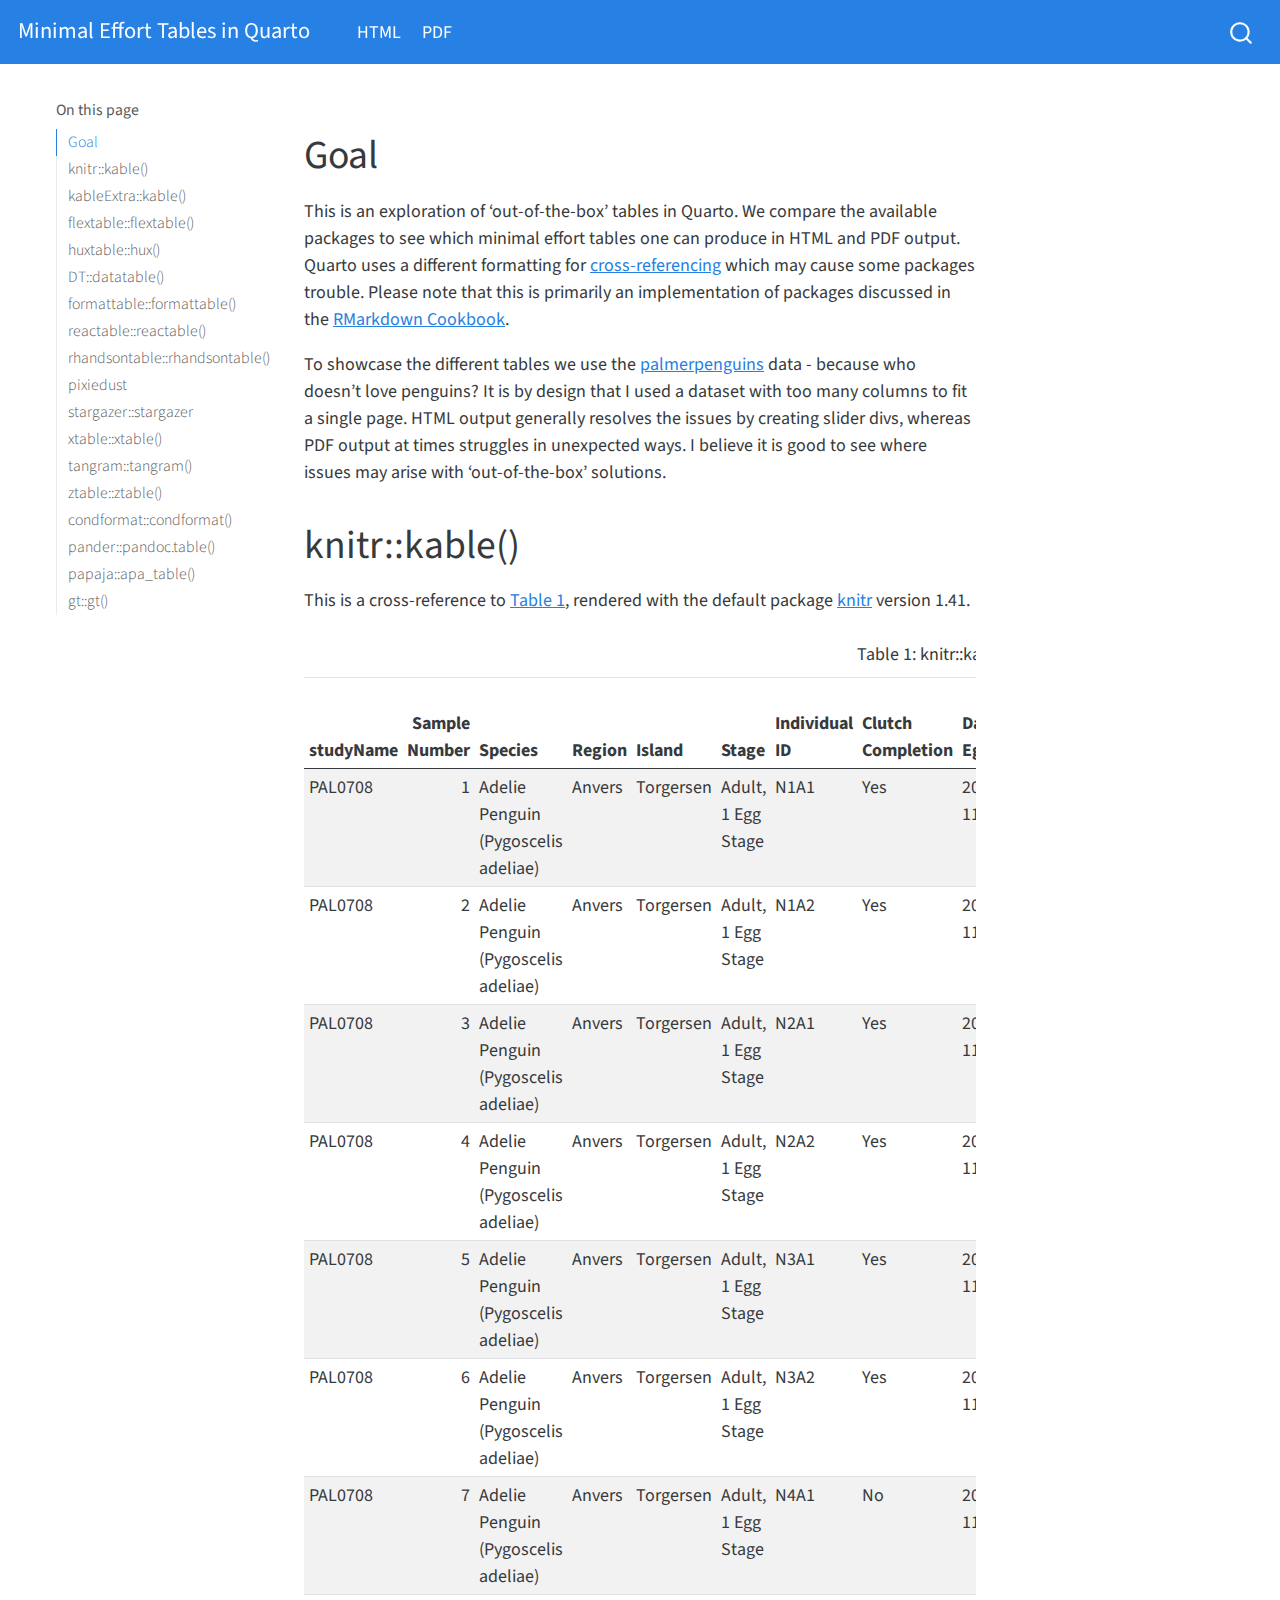
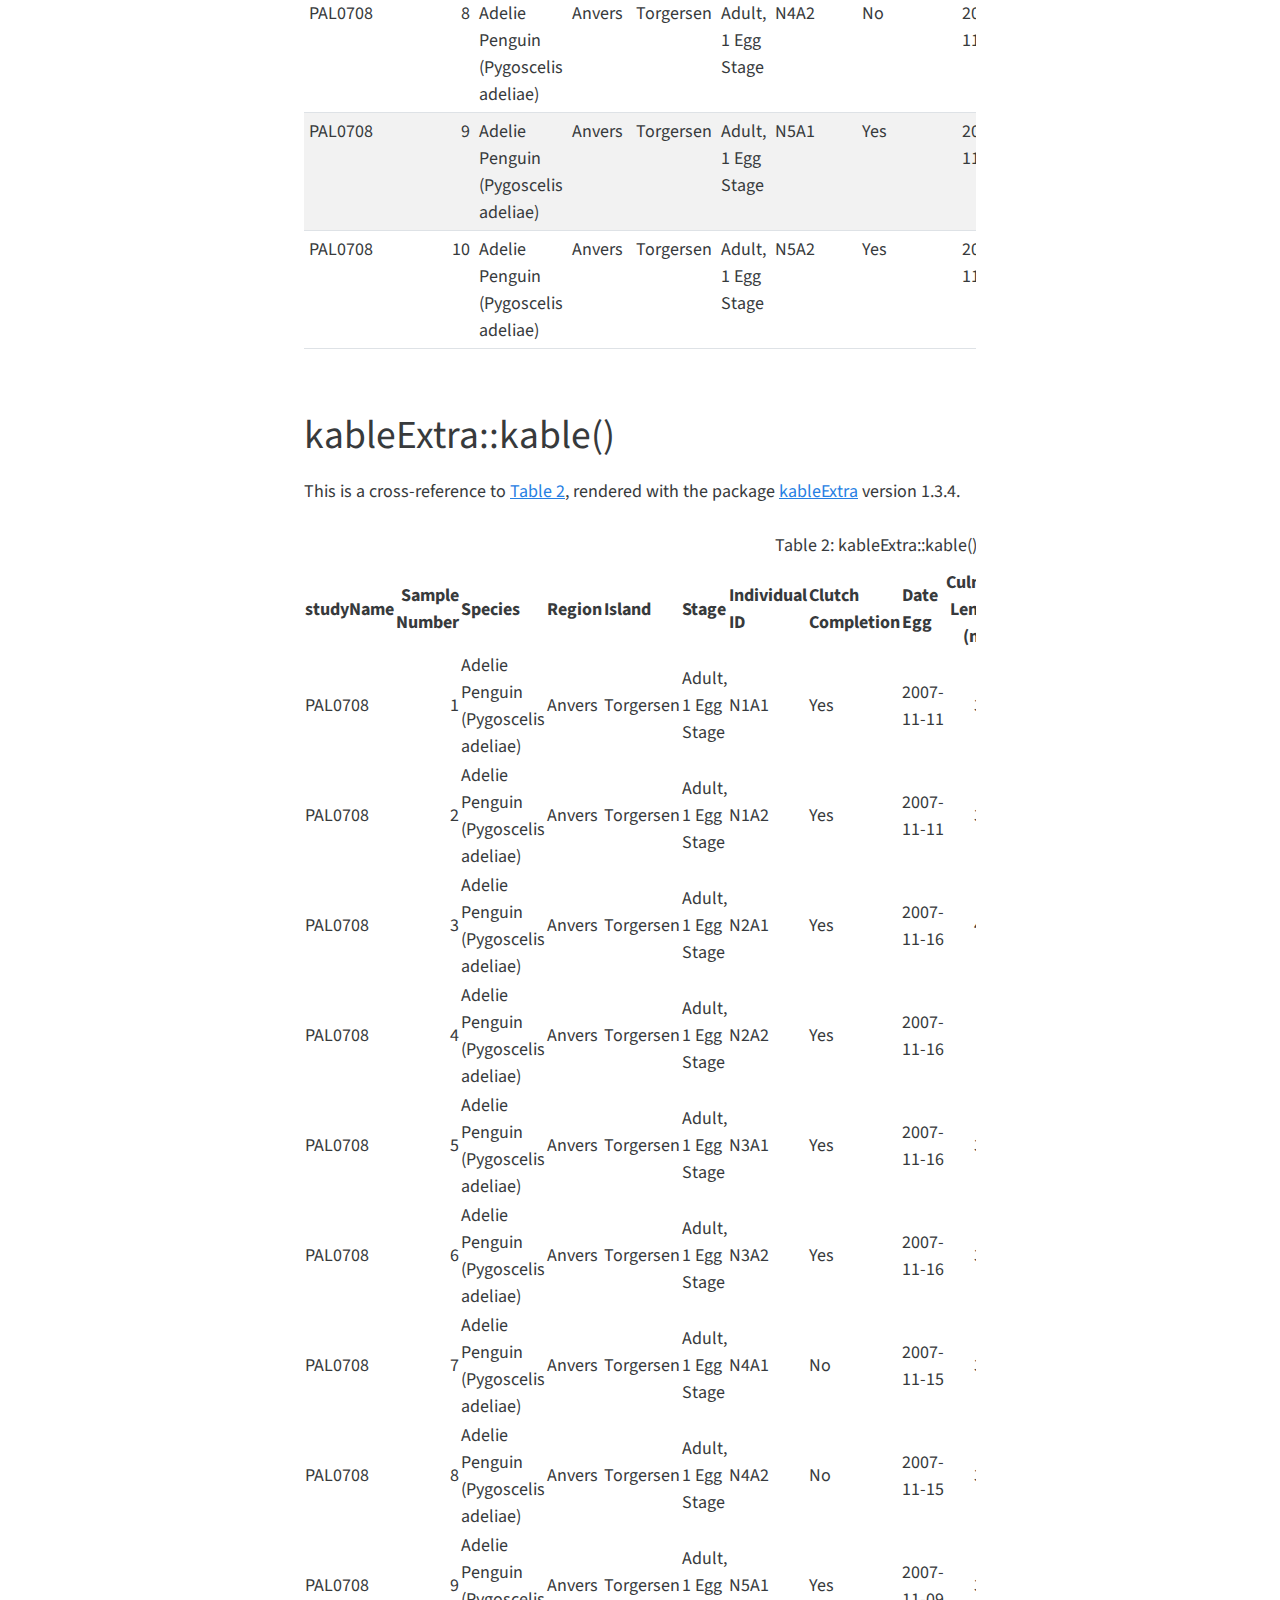
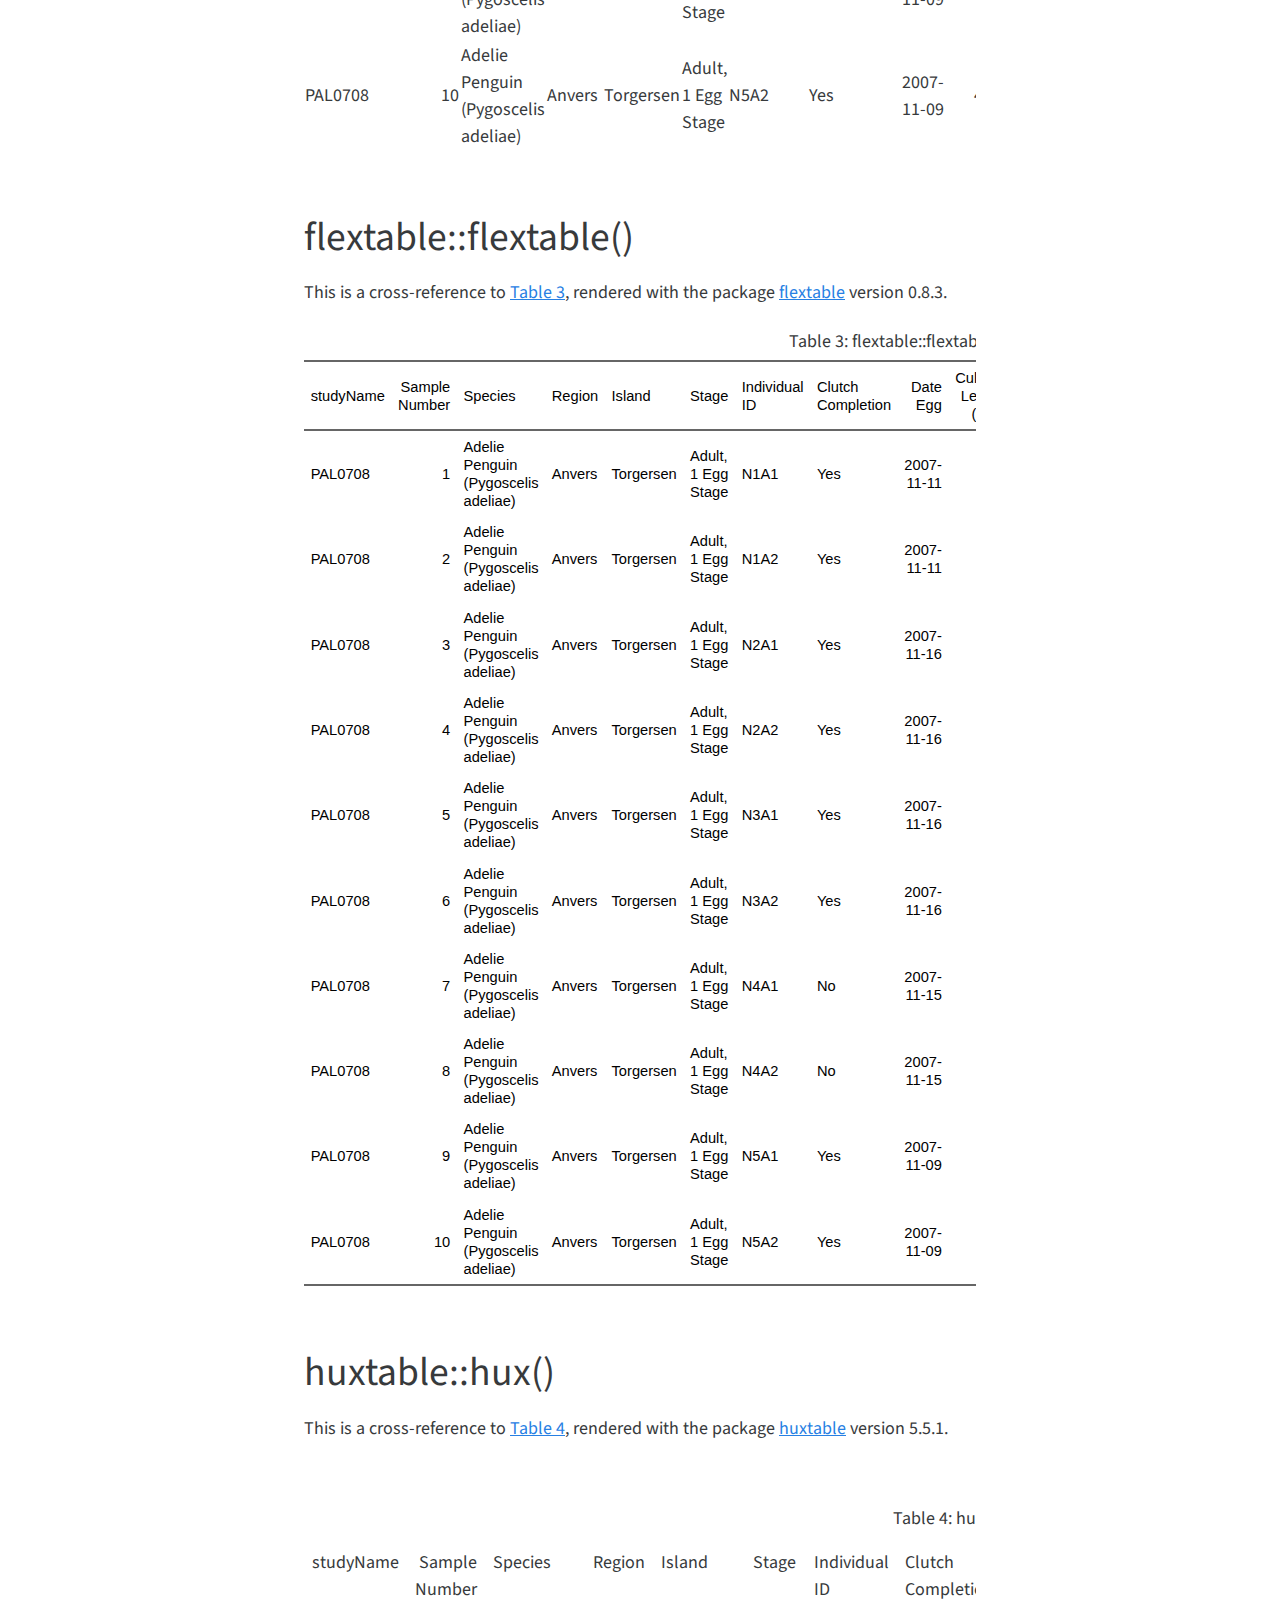
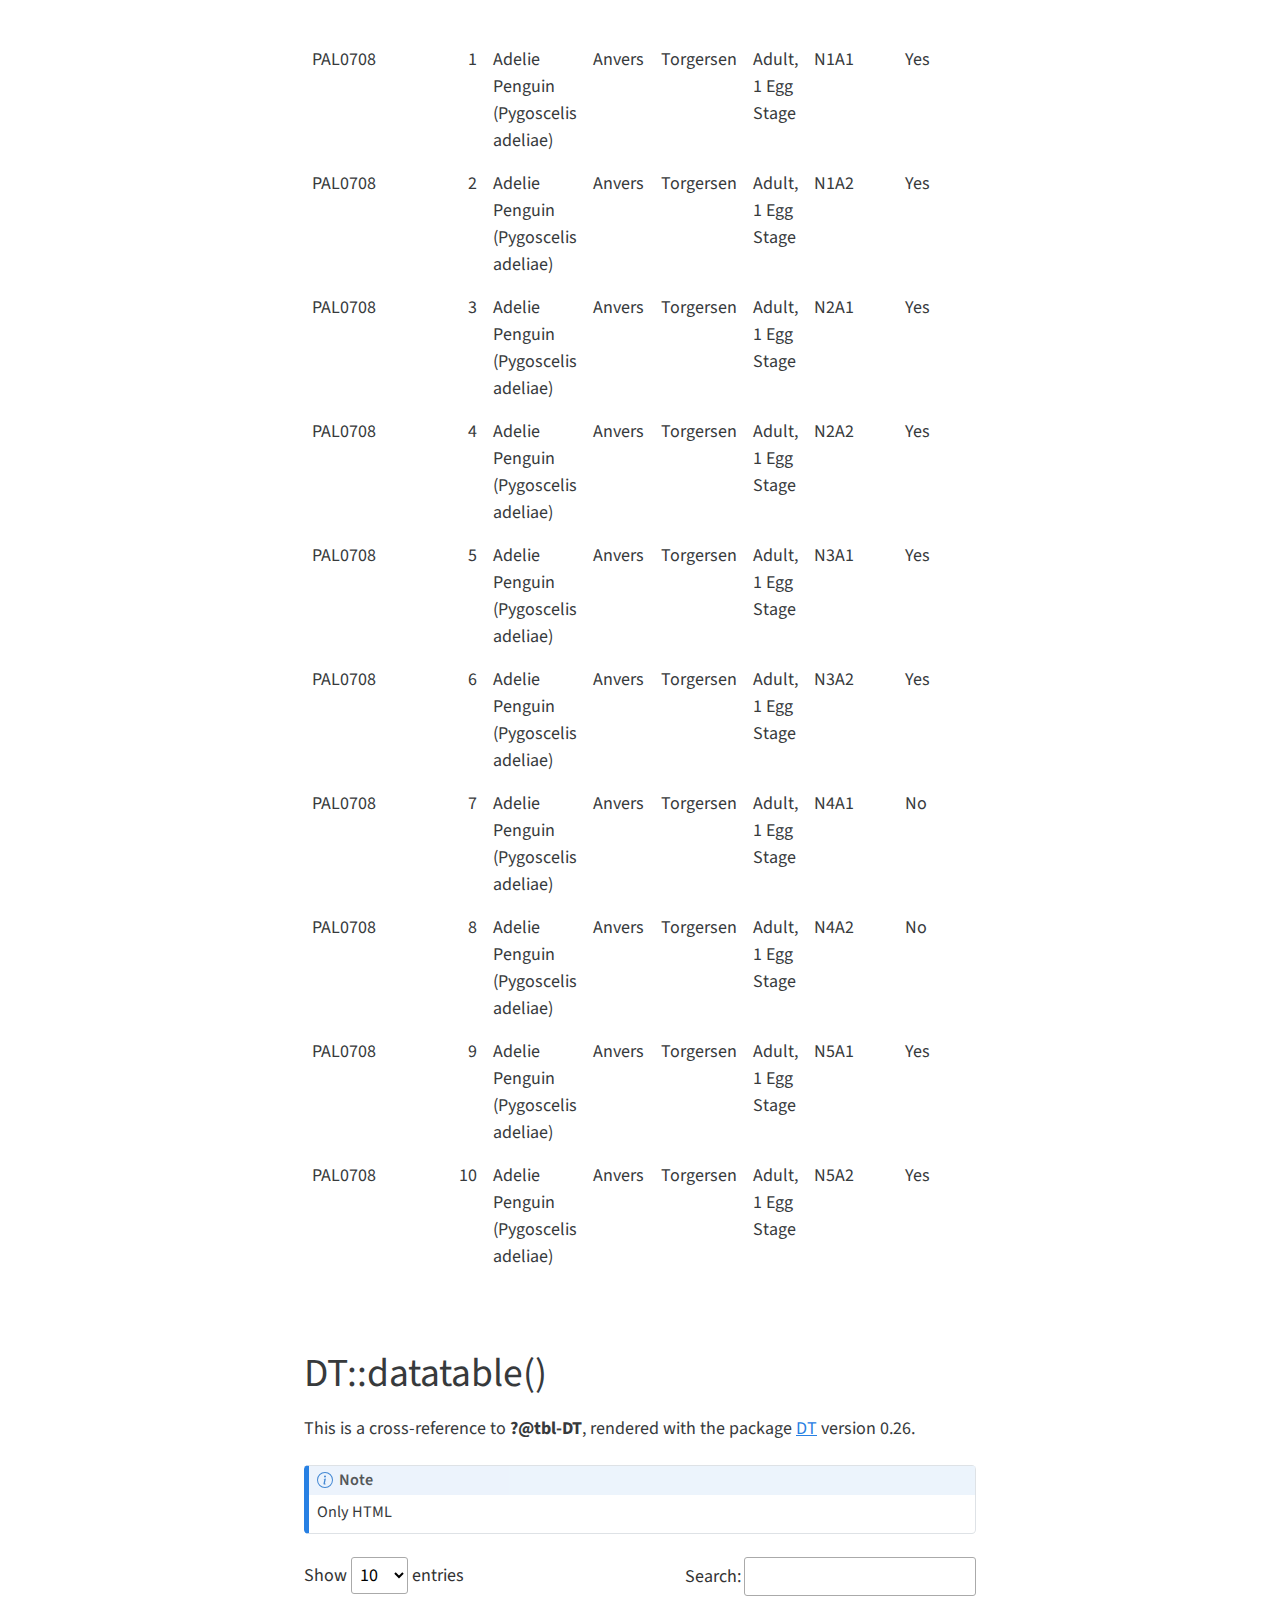
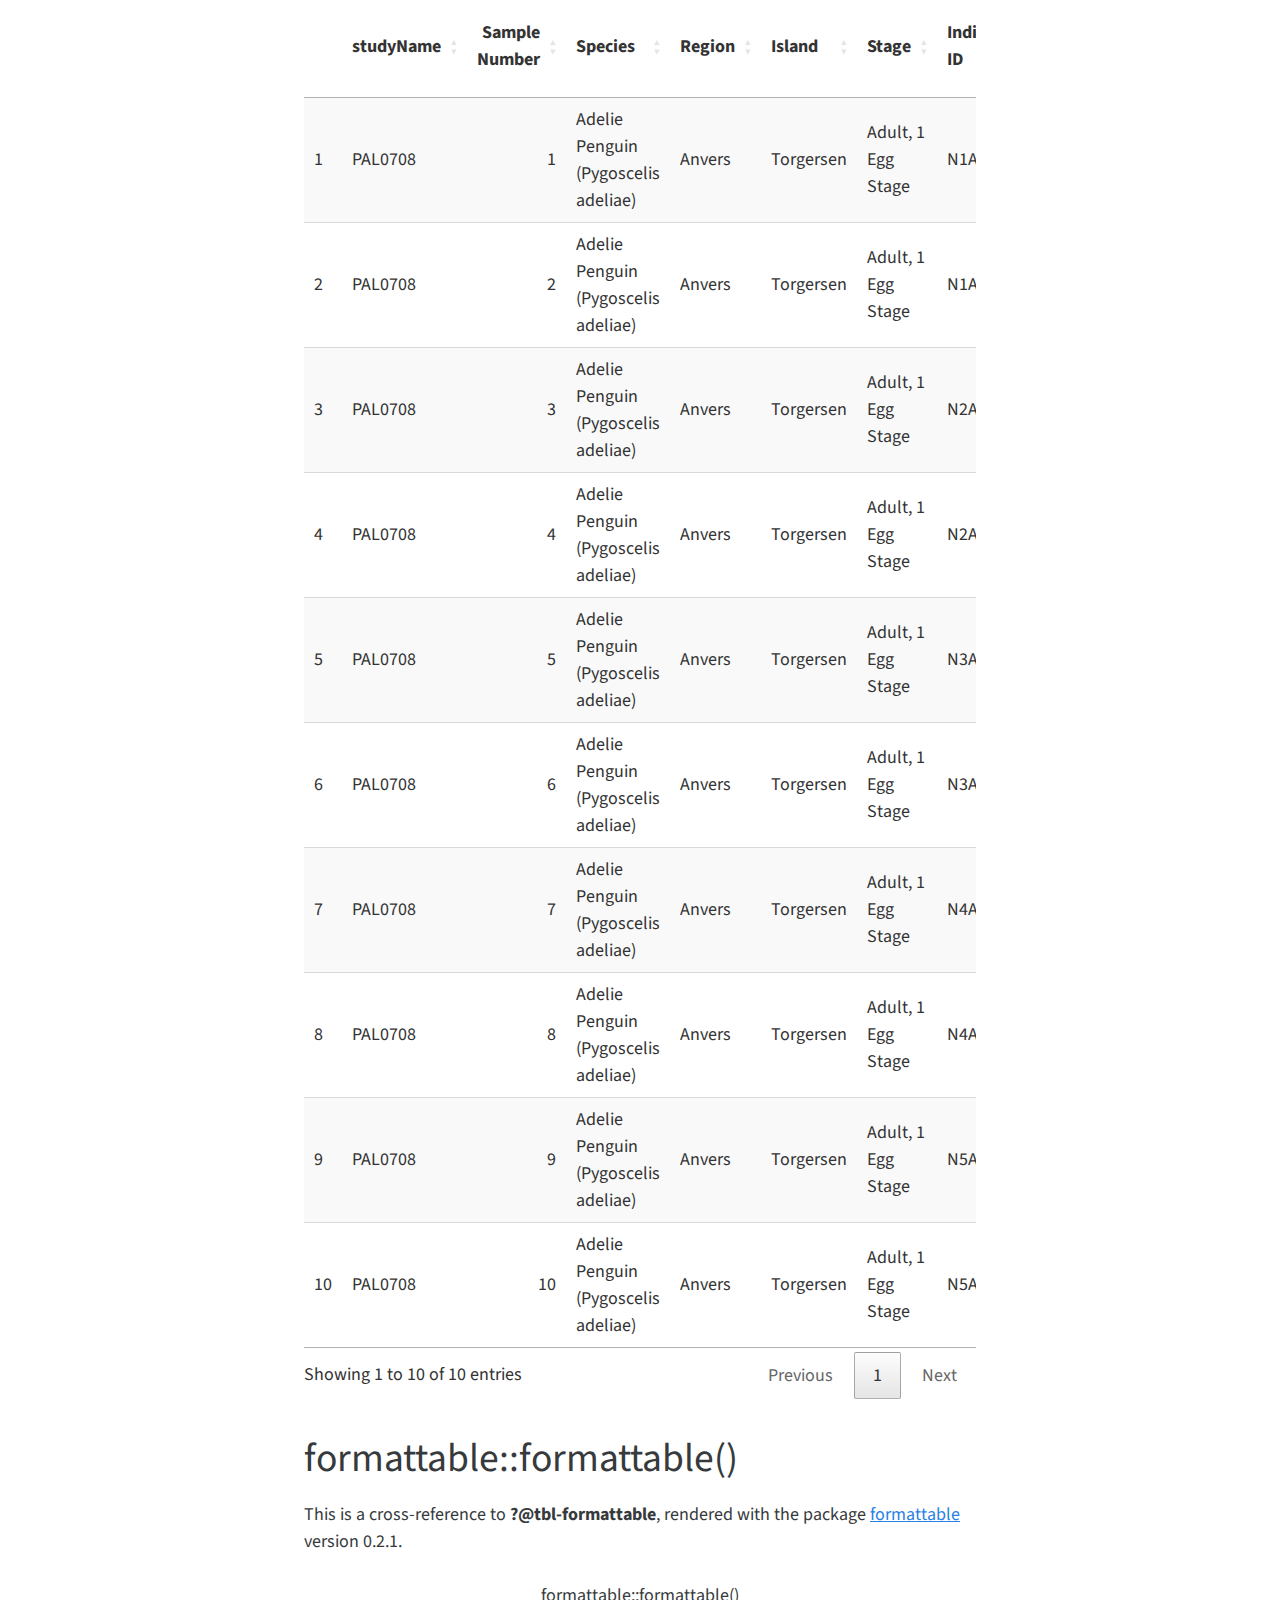
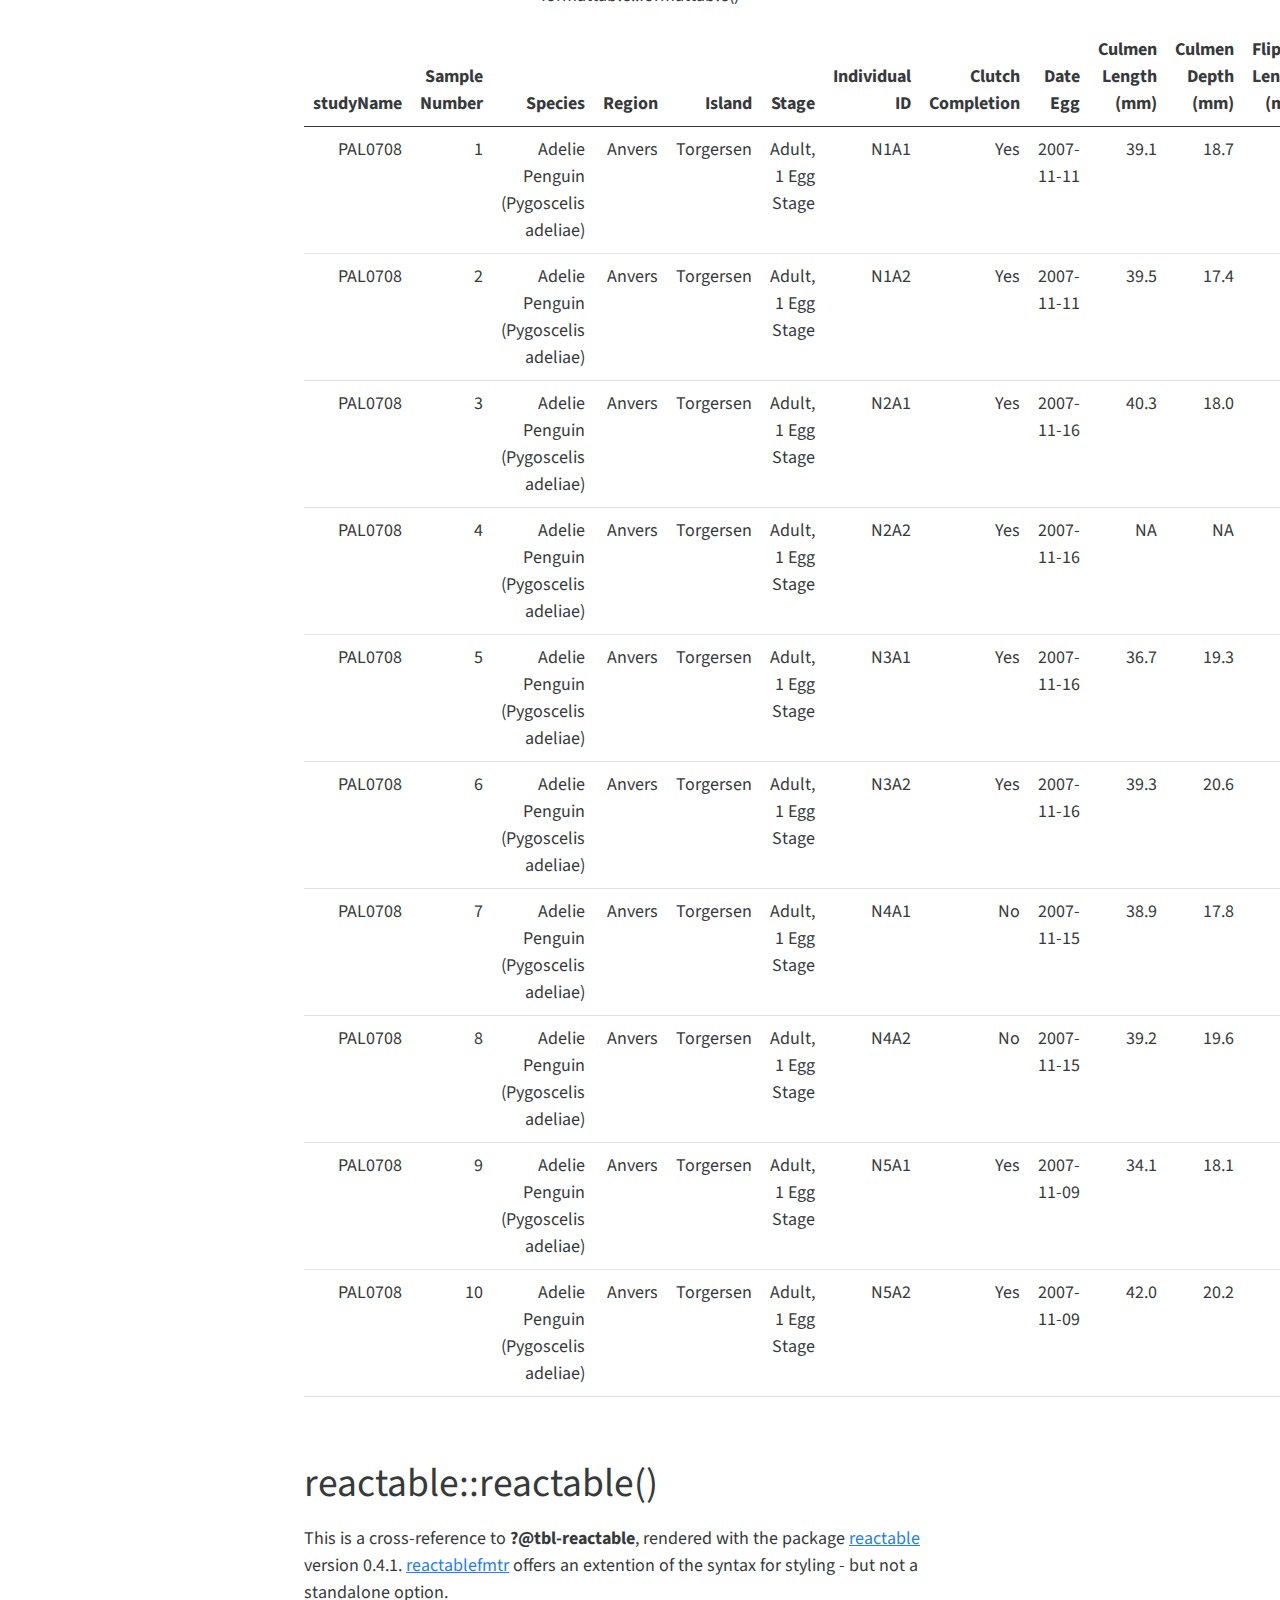
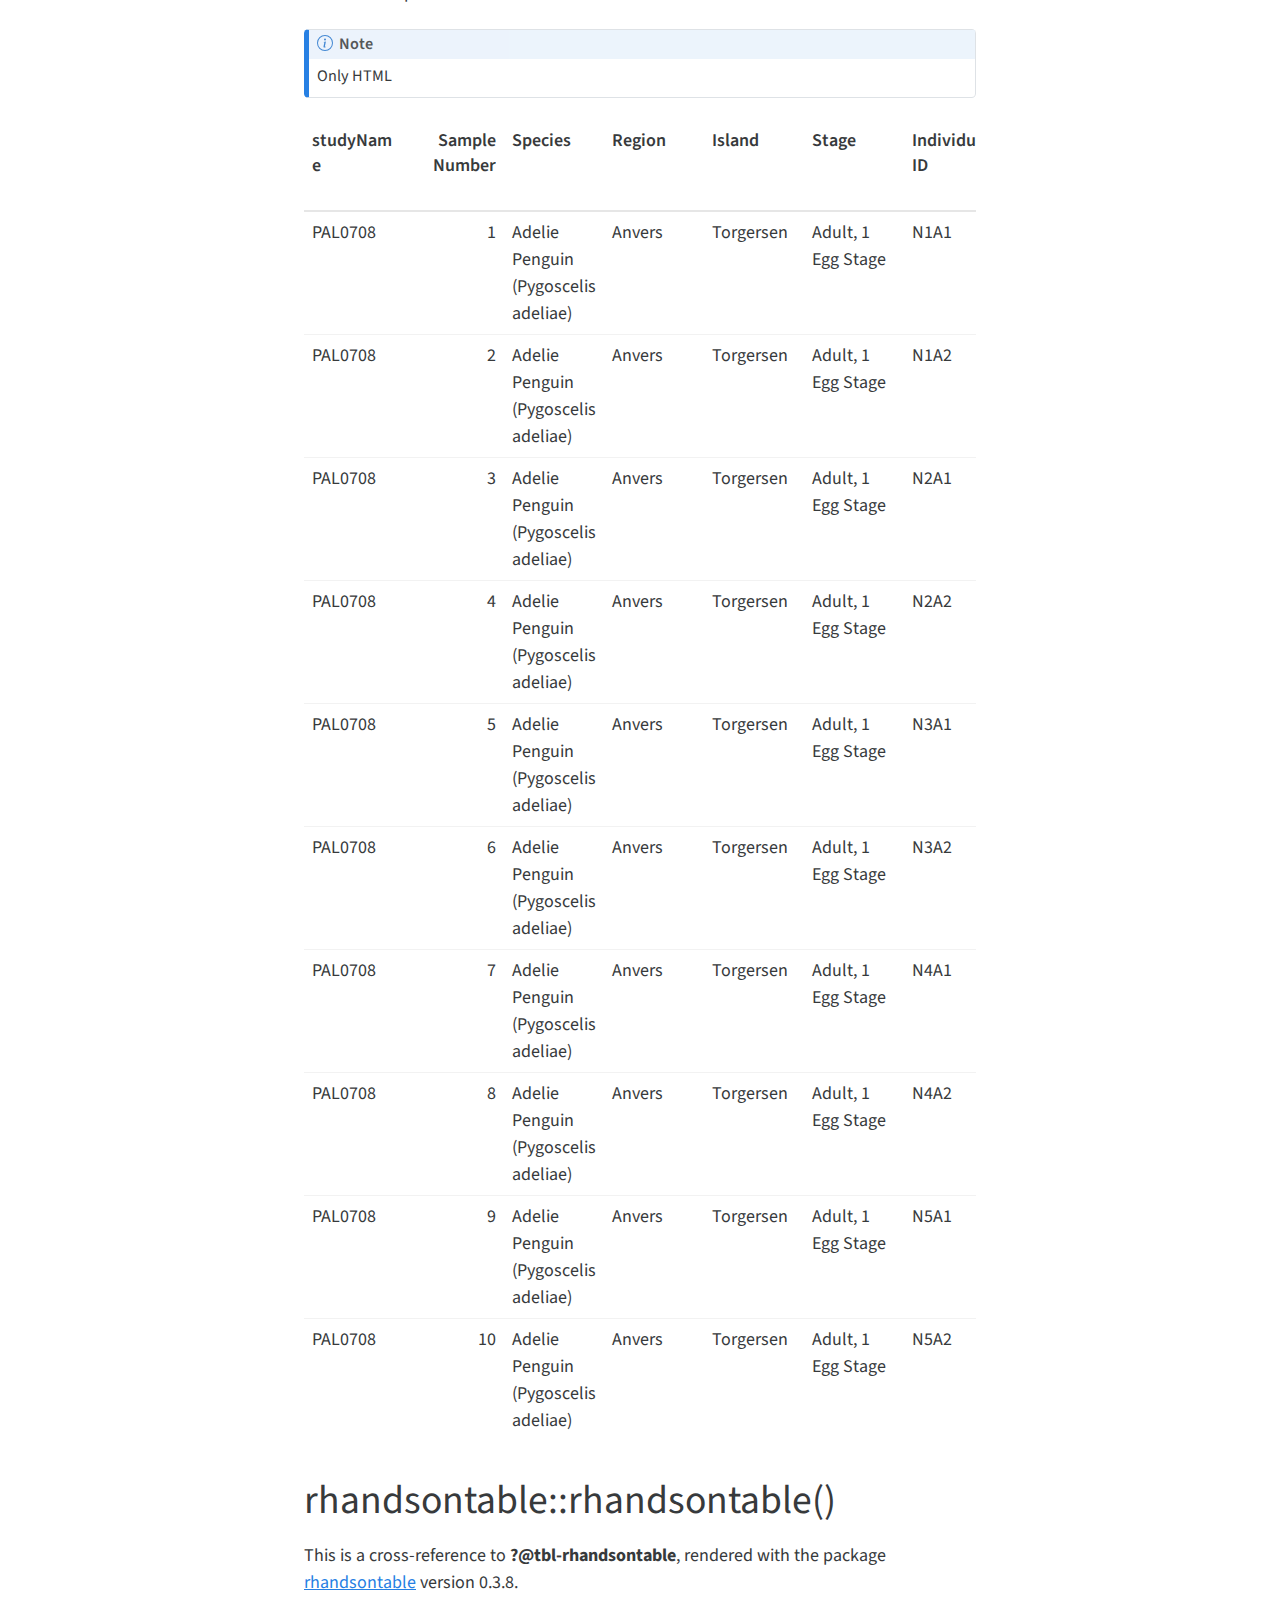
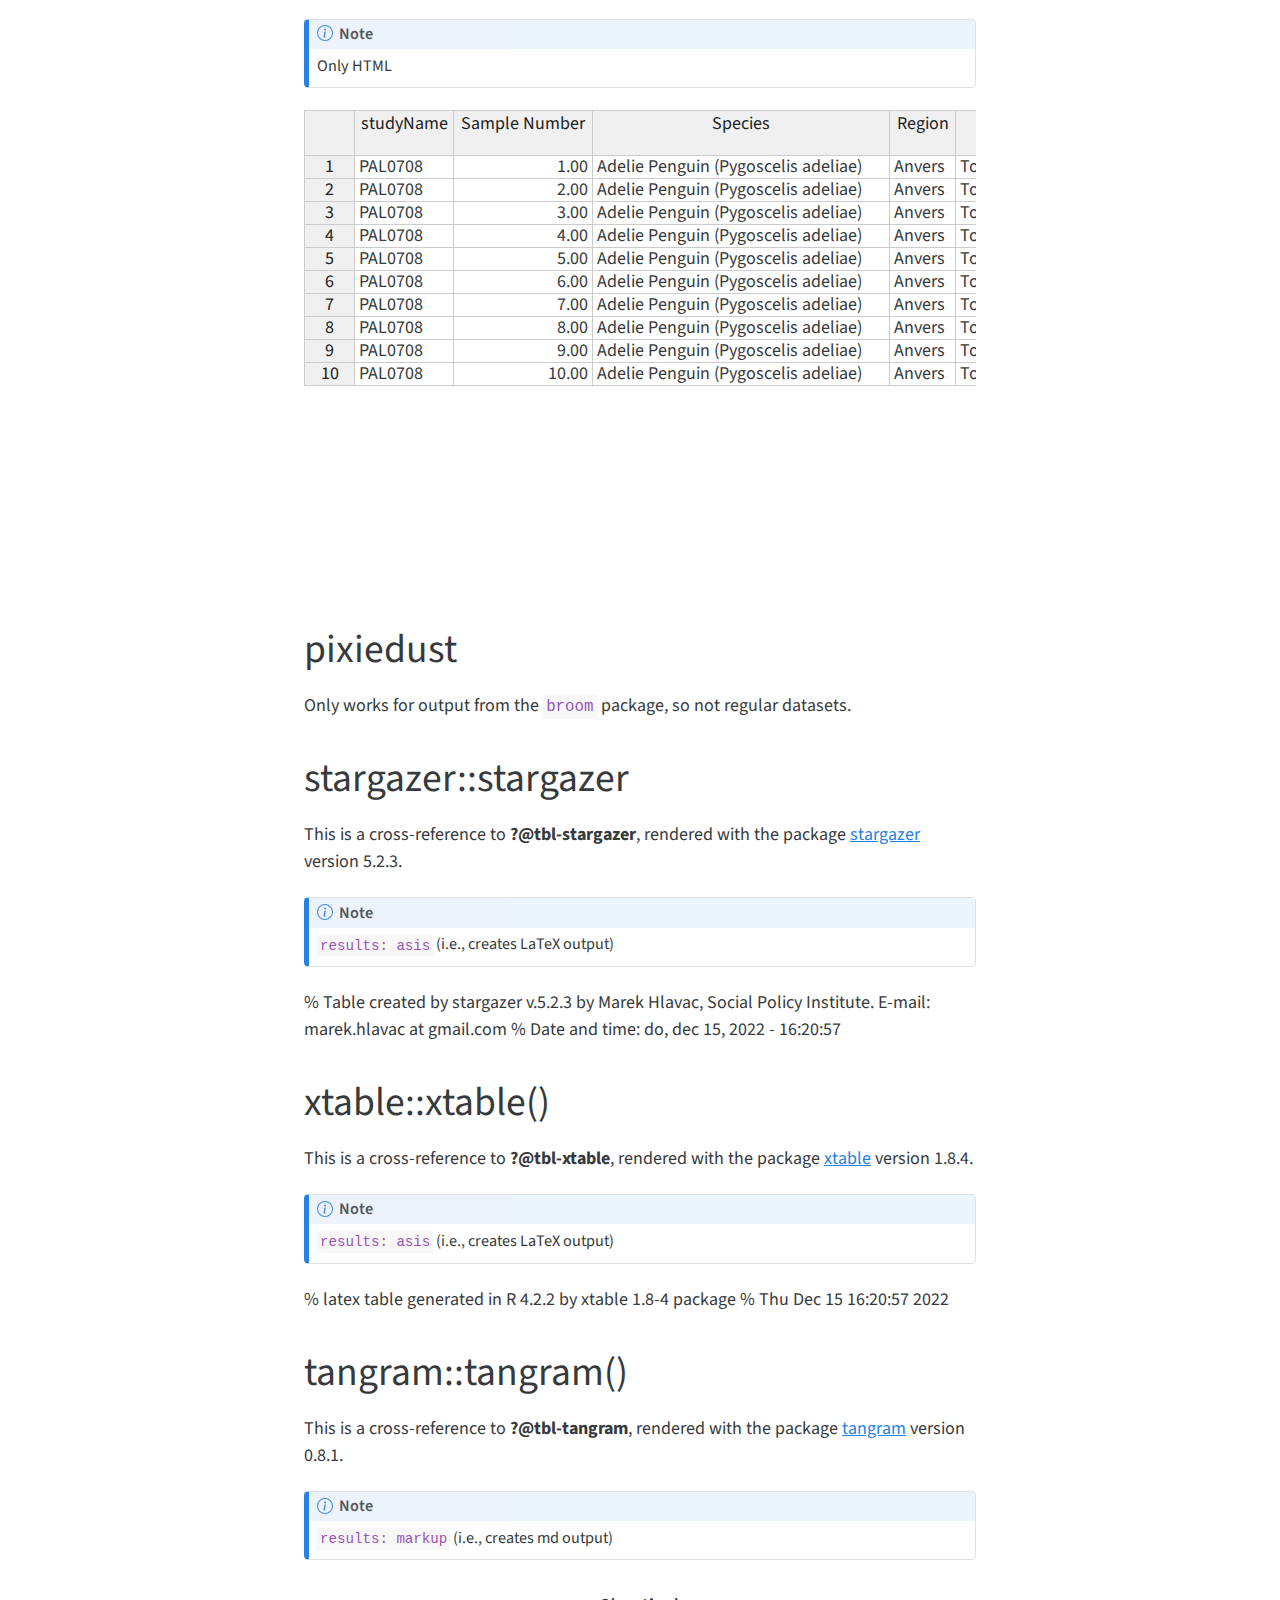
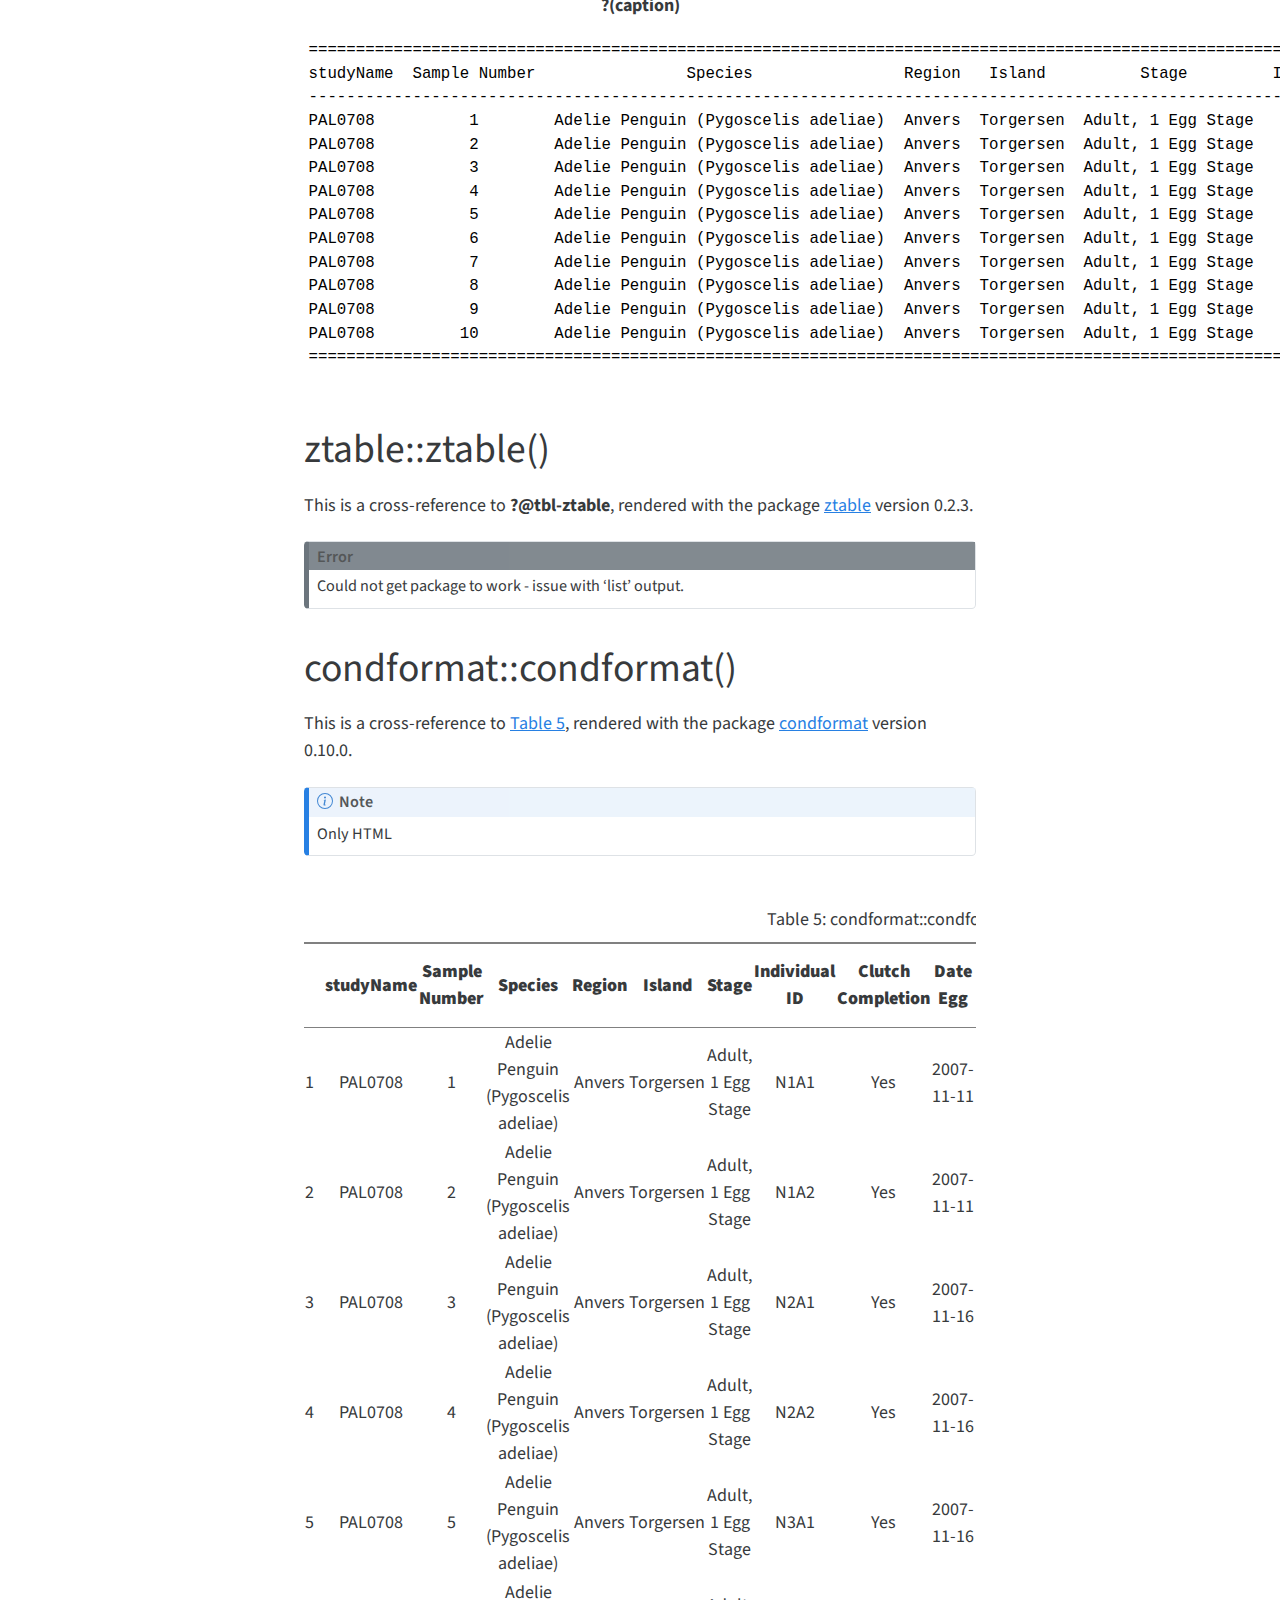
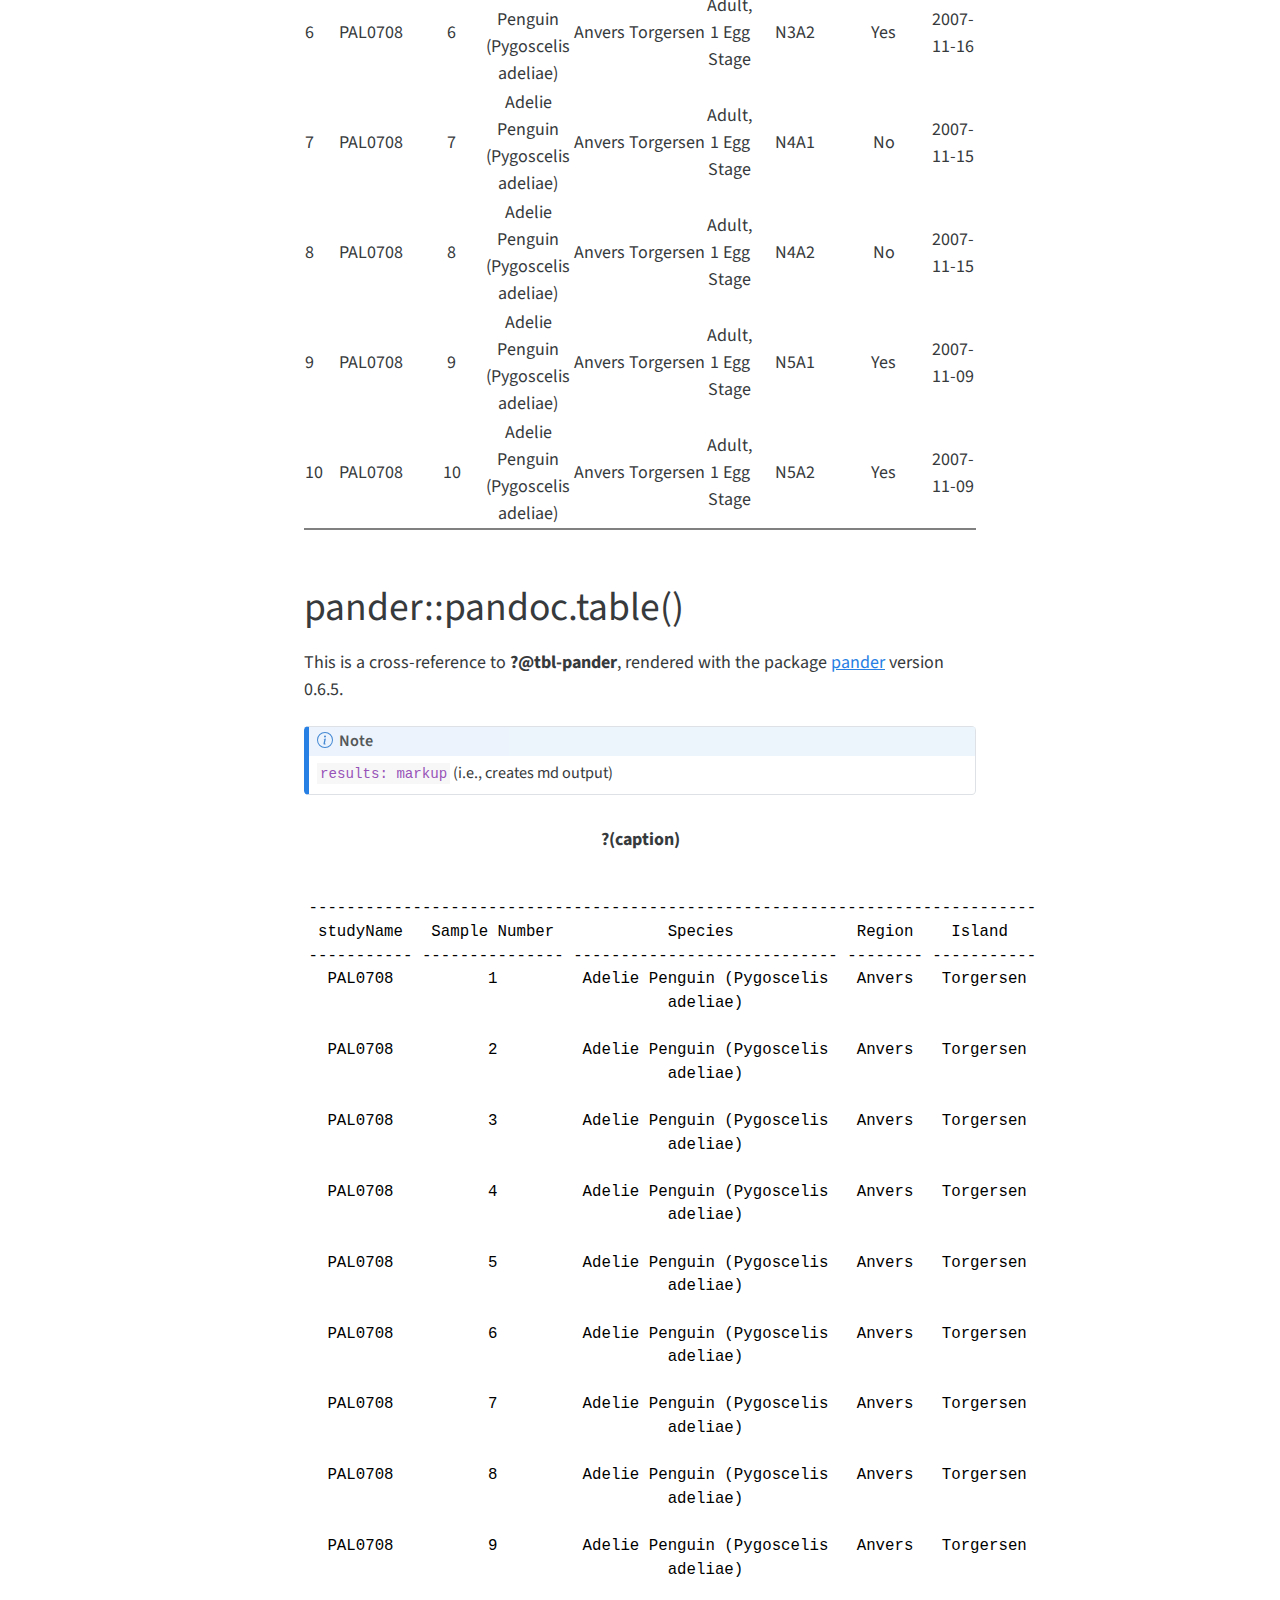
==== index.html @ f9cd338c "Built site for gh-pages" ====
<!DOCTYPE html>
<html xmlns="http://www.w3.org/1999/xhtml" lang="en" xml:lang="en"><head>

<meta charset="utf-8">
<meta name="generator" content="quarto-1.2.258">

<meta name="viewport" content="width=device-width, initial-scale=1.0, user-scalable=yes">


<title>Minimal Effort Tables in Quarto</title>
<style>
code{white-space: pre-wrap;}
span.smallcaps{font-variant: small-caps;}
div.columns{display: flex; gap: min(4vw, 1.5em);}
div.column{flex: auto; overflow-x: auto;}
div.hanging-indent{margin-left: 1.5em; text-indent: -1.5em;}
ul.task-list{list-style: none;}
ul.task-list li input[type="checkbox"] {
  width: 0.8em;
  margin: 0 0.8em 0.2em -1.6em;
  vertical-align: middle;
}
</style>


<script src="site_libs/quarto-nav/quarto-nav.js"></script>
<script src="site_libs/quarto-nav/headroom.min.js"></script>
<script src="site_libs/clipboard/clipboard.min.js"></script>
<script src="site_libs/quarto-search/autocomplete.umd.js"></script>
<script src="site_libs/quarto-search/fuse.min.js"></script>
<script src="site_libs/quarto-search/quarto-search.js"></script>
<meta name="quarto:offset" content="./">
<script src="site_libs/quarto-html/quarto.js"></script>
<script src="site_libs/quarto-html/popper.min.js"></script>
<link href="site_libs/quarto-html/quarto-syntax-highlighting.css" rel="stylesheet" id="quarto-text-highlighting-styles">
<script src="site_libs/bootstrap/bootstrap.min.js"></script>
<link href="site_libs/bootstrap/bootstrap-icons.css" rel="stylesheet">
<link href="site_libs/bootstrap/bootstrap.min.css" rel="stylesheet" id="quarto-bootstrap" data-mode="light">
<script id="quarto-search-options" type="application/json">{
  "location": "navbar",
  "copy-button": false,
  "collapse-after": 3,
  "panel-placement": "end",
  "type": "overlay",
  "limit": 20,
  "language": {
    "search-no-results-text": "No results",
    "search-matching-documents-text": "matching documents",
    "search-copy-link-title": "Copy link to search",
    "search-hide-matches-text": "Hide additional matches",
    "search-more-match-text": "more match in this document",
    "search-more-matches-text": "more matches in this document",
    "search-clear-button-title": "Clear",
    "search-detached-cancel-button-title": "Cancel",
    "search-submit-button-title": "Submit"
  }
}</script>

<link href="site_libs/tabwid-1.1.2/tabwid.css" rel="stylesheet">
<script src="site_libs/htmlwidgets-1.5.4/htmlwidgets.js"></script>
<link href="site_libs/datatables-css-0.0.0/datatables-crosstalk.css" rel="stylesheet">
<script src="site_libs/datatables-binding-0.26/datatables.js"></script>
<script src="site_libs/jquery-3.6.0/jquery-3.6.0.min.js"></script>
<link href="site_libs/dt-core-1.12.1/css/jquery.dataTables.min.css" rel="stylesheet">
<link href="site_libs/dt-core-1.12.1/css/jquery.dataTables.extra.css" rel="stylesheet">
<script src="site_libs/dt-core-1.12.1/js/jquery.dataTables.min.js"></script>
<link href="site_libs/crosstalk-1.2.0/css/crosstalk.min.css" rel="stylesheet">
<script src="site_libs/crosstalk-1.2.0/js/crosstalk.min.js"></script>
<script src="site_libs/core-js-2.5.3/shim.min.js"></script>
<script src="site_libs/react-17.0.0/react.min.js"></script>
<script src="site_libs/react-17.0.0/react-dom.min.js"></script>
<script src="site_libs/reactwidget-1.0.0/react-tools.js"></script>
<link href="site_libs/reactable-0.4.1/reactable.css" rel="stylesheet">
<script src="site_libs/reactable-binding-0.4.1/reactable.js"></script>
<link href="site_libs/handsontable-6.2.2/handsontable.full.min.css" rel="stylesheet">
<script src="site_libs/handsontable-6.2.2/handsontable.full.min.js"></script>
<script src="site_libs/handsontable-6.2.2/all.min.js"></script>
<script src="site_libs/numbro.languages-2.0.6/languages.min.js"></script>
<script src="site_libs/chroma-1.3.3/chroma.min.js"></script>
<script src="site_libs/sparkline-2.1.2/jquery.sparkline.min.js"></script>
<link href="site_libs/rhandsontable-0.3.7/rhandsontable.css" rel="stylesheet">
<script src="site_libs/rhandsontable-binding-0.3.8/rhandsontable.js"></script>


</head>

<body class="floating nav-fixed">


<div id="quarto-search-results"></div>
  <header id="quarto-header" class="headroom fixed-top">
    <nav class="navbar navbar-expand-lg navbar-dark ">
      <div class="navbar-container container-fluid">
      <div class="navbar-brand-container">
    <a class="navbar-brand" href="./index.html">
    <span class="navbar-title">Minimal Effort Tables in Quarto</span>
    </a>
  </div>
          <button class="navbar-toggler" type="button" data-bs-toggle="collapse" data-bs-target="#navbarCollapse" aria-controls="navbarCollapse" aria-expanded="false" aria-label="Toggle navigation" onclick="if (window.quartoToggleHeadroom) { window.quartoToggleHeadroom(); }">
  <span class="navbar-toggler-icon"></span>
</button>
          <div class="collapse navbar-collapse" id="navbarCollapse">
            <ul class="navbar-nav navbar-nav-scroll me-auto">
  <li class="nav-item">
    <a class="nav-link active" href="./index.html" aria-current="page">
 <span class="menu-text">HTML</span></a>
  </li>  
  <li class="nav-item">
    <a class="nav-link" href="./index.pdf">
 <span class="menu-text">PDF</span></a>
  </li>  
</ul>
              <div id="quarto-search" class="" title="Search"></div>
          </div> <!-- /navcollapse -->
      </div> <!-- /container-fluid -->
    </nav>
</header>
<!-- content -->
<div id="quarto-content" class="quarto-container page-columns page-rows-contents page-layout-article page-navbar">
<!-- sidebar -->
  <nav id="quarto-sidebar" class="sidebar collapse sidebar-navigation floating overflow-auto">
    <nav id="TOC" role="doc-toc" class="toc-active">
    <h2 id="toc-title">On this page</h2>
   
  <ul>
  <li><a href="#goal" id="toc-goal" class="nav-link active" data-scroll-target="#goal">Goal</a></li>
  <li><a href="#knitrkable" id="toc-knitrkable" class="nav-link" data-scroll-target="#knitrkable">knitr::kable()</a></li>
  <li><a href="#kableextrakable" id="toc-kableextrakable" class="nav-link" data-scroll-target="#kableextrakable">kableExtra::kable()</a></li>
  <li><a href="#flextableflextable" id="toc-flextableflextable" class="nav-link" data-scroll-target="#flextableflextable">flextable::flextable()</a></li>
  <li><a href="#huxtablehux" id="toc-huxtablehux" class="nav-link" data-scroll-target="#huxtablehux">huxtable::hux()</a></li>
  <li><a href="#dtdatatable" id="toc-dtdatatable" class="nav-link" data-scroll-target="#dtdatatable">DT::datatable()</a></li>
  <li><a href="#formattableformattable" id="toc-formattableformattable" class="nav-link" data-scroll-target="#formattableformattable">formattable::formattable()</a></li>
  <li><a href="#reactablereactable" id="toc-reactablereactable" class="nav-link" data-scroll-target="#reactablereactable">reactable::reactable()</a></li>
  <li><a href="#rhandsontablerhandsontable" id="toc-rhandsontablerhandsontable" class="nav-link" data-scroll-target="#rhandsontablerhandsontable">rhandsontable::rhandsontable()</a></li>
  <li><a href="#pixiedust" id="toc-pixiedust" class="nav-link" data-scroll-target="#pixiedust">pixiedust</a></li>
  <li><a href="#stargazerstargazer" id="toc-stargazerstargazer" class="nav-link" data-scroll-target="#stargazerstargazer">stargazer::stargazer</a></li>
  <li><a href="#xtablextable" id="toc-xtablextable" class="nav-link" data-scroll-target="#xtablextable">xtable::xtable()</a></li>
  <li><a href="#tangramtangram" id="toc-tangramtangram" class="nav-link" data-scroll-target="#tangramtangram">tangram::tangram()</a></li>
  <li><a href="#ztableztable" id="toc-ztableztable" class="nav-link" data-scroll-target="#ztableztable">ztable::ztable()</a></li>
  <li><a href="#condformatcondformat" id="toc-condformatcondformat" class="nav-link" data-scroll-target="#condformatcondformat">condformat::condformat()</a></li>
  <li><a href="#panderpandoc.table" id="toc-panderpandoc.table" class="nav-link" data-scroll-target="#panderpandoc.table">pander::pandoc.table()</a></li>
  <li><a href="#papajaapa_table" id="toc-papajaapa_table" class="nav-link" data-scroll-target="#papajaapa_table">papaja::apa_table()</a></li>
  <li><a href="#gtgt" id="toc-gtgt" class="nav-link" data-scroll-target="#gtgt">gt::gt()</a></li>
  </ul>
</nav>
</nav>
<!-- margin-sidebar -->
    <div id="quarto-margin-sidebar" class="sidebar margin-sidebar">
    </div>
<!-- main -->
<main class="content" id="quarto-document-content">



<section id="goal" class="level1 unnumbered">
<h1 class="unnumbered">Goal</h1>
<p>This is an exploration of ‘out-of-the-box’ tables in Quarto. We compare the available packages to see which minimal effort tables one can produce in HTML and PDF output. Quarto uses a different formatting for <a href="https://quarto.org/docs/authoring/cross-references.html">cross-referencing</a> which may cause some packages trouble. Please note that this is primarily an implementation of packages discussed in the <a href="https://bookdown.org/yihui/rmarkdown-cookbook/table-other.html">RMarkdown Cookbook</a>.</p>
<p>To showcase the different tables we use the <a href="https://allisonhorst.github.io/palmerpenguins/">palmerpenguins</a> data - because who doesn’t love penguins? It is by design that I used a dataset with too many columns to fit a single page. HTML output generally resolves the issues by creating slider divs, whereas PDF output at times struggles in unexpected ways. I believe it is good to see where issues may arise with ‘out-of-the-box’ solutions.</p>
<div class="cell">

</div>
</section>
<section id="knitrkable" class="level1">
<h1>knitr::kable()</h1>
<p>This is a cross-reference to <a href="#tbl-kable">Table&nbsp;1</a>, rendered with the default package <a href="https://www.rdocumentation.org/packages/knitr/versions/1.41">knitr</a> version 1.41.</p>
<div class="cell">
<div class="cell-output-display">
<div id="tbl-kable">
<table class="table table-sm table-striped">
<caption>Table&nbsp;1: knitr::kable()</caption>
<colgroup>
<col style="width: 3%">
<col style="width: 4%">
<col style="width: 12%">
<col style="width: 2%">
<col style="width: 3%">
<col style="width: 6%">
<col style="width: 4%">
<col style="width: 6%">
<col style="width: 3%">
<col style="width: 6%">
<col style="width: 6%">
<col style="width: 6%">
<col style="width: 4%">
<col style="width: 2%">
<col style="width: 6%">
<col style="width: 6%">
<col style="width: 13%">
</colgroup>
<thead>
<tr class="header">
<th style="text-align: left;">studyName</th>
<th style="text-align: right;">Sample Number</th>
<th style="text-align: left;">Species</th>
<th style="text-align: left;">Region</th>
<th style="text-align: left;">Island</th>
<th style="text-align: left;">Stage</th>
<th style="text-align: left;">Individual ID</th>
<th style="text-align: left;">Clutch Completion</th>
<th style="text-align: left;">Date Egg</th>
<th style="text-align: right;">Culmen Length (mm)</th>
<th style="text-align: right;">Culmen Depth (mm)</th>
<th style="text-align: right;">Flipper Length (mm)</th>
<th style="text-align: right;">Body Mass (g)</th>
<th style="text-align: left;">Sex</th>
<th style="text-align: right;">Delta 15 N (o/oo)</th>
<th style="text-align: right;">Delta 13 C (o/oo)</th>
<th style="text-align: left;">Comments</th>
</tr>
</thead>
<tbody>
<tr class="odd">
<td style="text-align: left;">PAL0708</td>
<td style="text-align: right;">1</td>
<td style="text-align: left;">Adelie Penguin (Pygoscelis adeliae)</td>
<td style="text-align: left;">Anvers</td>
<td style="text-align: left;">Torgersen</td>
<td style="text-align: left;">Adult, 1 Egg Stage</td>
<td style="text-align: left;">N1A1</td>
<td style="text-align: left;">Yes</td>
<td style="text-align: left;">2007-11-11</td>
<td style="text-align: right;">39.1</td>
<td style="text-align: right;">18.7</td>
<td style="text-align: right;">181</td>
<td style="text-align: right;">3750</td>
<td style="text-align: left;">MALE</td>
<td style="text-align: right;">NA</td>
<td style="text-align: right;">NA</td>
<td style="text-align: left;">Not enough blood for isotopes.</td>
</tr>
<tr class="even">
<td style="text-align: left;">PAL0708</td>
<td style="text-align: right;">2</td>
<td style="text-align: left;">Adelie Penguin (Pygoscelis adeliae)</td>
<td style="text-align: left;">Anvers</td>
<td style="text-align: left;">Torgersen</td>
<td style="text-align: left;">Adult, 1 Egg Stage</td>
<td style="text-align: left;">N1A2</td>
<td style="text-align: left;">Yes</td>
<td style="text-align: left;">2007-11-11</td>
<td style="text-align: right;">39.5</td>
<td style="text-align: right;">17.4</td>
<td style="text-align: right;">186</td>
<td style="text-align: right;">3800</td>
<td style="text-align: left;">FEMALE</td>
<td style="text-align: right;">8.94956</td>
<td style="text-align: right;">-24.69454</td>
<td style="text-align: left;">NA</td>
</tr>
<tr class="odd">
<td style="text-align: left;">PAL0708</td>
<td style="text-align: right;">3</td>
<td style="text-align: left;">Adelie Penguin (Pygoscelis adeliae)</td>
<td style="text-align: left;">Anvers</td>
<td style="text-align: left;">Torgersen</td>
<td style="text-align: left;">Adult, 1 Egg Stage</td>
<td style="text-align: left;">N2A1</td>
<td style="text-align: left;">Yes</td>
<td style="text-align: left;">2007-11-16</td>
<td style="text-align: right;">40.3</td>
<td style="text-align: right;">18.0</td>
<td style="text-align: right;">195</td>
<td style="text-align: right;">3250</td>
<td style="text-align: left;">FEMALE</td>
<td style="text-align: right;">8.36821</td>
<td style="text-align: right;">-25.33302</td>
<td style="text-align: left;">NA</td>
</tr>
<tr class="even">
<td style="text-align: left;">PAL0708</td>
<td style="text-align: right;">4</td>
<td style="text-align: left;">Adelie Penguin (Pygoscelis adeliae)</td>
<td style="text-align: left;">Anvers</td>
<td style="text-align: left;">Torgersen</td>
<td style="text-align: left;">Adult, 1 Egg Stage</td>
<td style="text-align: left;">N2A2</td>
<td style="text-align: left;">Yes</td>
<td style="text-align: left;">2007-11-16</td>
<td style="text-align: right;">NA</td>
<td style="text-align: right;">NA</td>
<td style="text-align: right;">NA</td>
<td style="text-align: right;">NA</td>
<td style="text-align: left;">NA</td>
<td style="text-align: right;">NA</td>
<td style="text-align: right;">NA</td>
<td style="text-align: left;">Adult not sampled.</td>
</tr>
<tr class="odd">
<td style="text-align: left;">PAL0708</td>
<td style="text-align: right;">5</td>
<td style="text-align: left;">Adelie Penguin (Pygoscelis adeliae)</td>
<td style="text-align: left;">Anvers</td>
<td style="text-align: left;">Torgersen</td>
<td style="text-align: left;">Adult, 1 Egg Stage</td>
<td style="text-align: left;">N3A1</td>
<td style="text-align: left;">Yes</td>
<td style="text-align: left;">2007-11-16</td>
<td style="text-align: right;">36.7</td>
<td style="text-align: right;">19.3</td>
<td style="text-align: right;">193</td>
<td style="text-align: right;">3450</td>
<td style="text-align: left;">FEMALE</td>
<td style="text-align: right;">8.76651</td>
<td style="text-align: right;">-25.32426</td>
<td style="text-align: left;">NA</td>
</tr>
<tr class="even">
<td style="text-align: left;">PAL0708</td>
<td style="text-align: right;">6</td>
<td style="text-align: left;">Adelie Penguin (Pygoscelis adeliae)</td>
<td style="text-align: left;">Anvers</td>
<td style="text-align: left;">Torgersen</td>
<td style="text-align: left;">Adult, 1 Egg Stage</td>
<td style="text-align: left;">N3A2</td>
<td style="text-align: left;">Yes</td>
<td style="text-align: left;">2007-11-16</td>
<td style="text-align: right;">39.3</td>
<td style="text-align: right;">20.6</td>
<td style="text-align: right;">190</td>
<td style="text-align: right;">3650</td>
<td style="text-align: left;">MALE</td>
<td style="text-align: right;">8.66496</td>
<td style="text-align: right;">-25.29805</td>
<td style="text-align: left;">NA</td>
</tr>
<tr class="odd">
<td style="text-align: left;">PAL0708</td>
<td style="text-align: right;">7</td>
<td style="text-align: left;">Adelie Penguin (Pygoscelis adeliae)</td>
<td style="text-align: left;">Anvers</td>
<td style="text-align: left;">Torgersen</td>
<td style="text-align: left;">Adult, 1 Egg Stage</td>
<td style="text-align: left;">N4A1</td>
<td style="text-align: left;">No</td>
<td style="text-align: left;">2007-11-15</td>
<td style="text-align: right;">38.9</td>
<td style="text-align: right;">17.8</td>
<td style="text-align: right;">181</td>
<td style="text-align: right;">3625</td>
<td style="text-align: left;">FEMALE</td>
<td style="text-align: right;">9.18718</td>
<td style="text-align: right;">-25.21799</td>
<td style="text-align: left;">Nest never observed with full clutch.</td>
</tr>
<tr class="even">
<td style="text-align: left;">PAL0708</td>
<td style="text-align: right;">8</td>
<td style="text-align: left;">Adelie Penguin (Pygoscelis adeliae)</td>
<td style="text-align: left;">Anvers</td>
<td style="text-align: left;">Torgersen</td>
<td style="text-align: left;">Adult, 1 Egg Stage</td>
<td style="text-align: left;">N4A2</td>
<td style="text-align: left;">No</td>
<td style="text-align: left;">2007-11-15</td>
<td style="text-align: right;">39.2</td>
<td style="text-align: right;">19.6</td>
<td style="text-align: right;">195</td>
<td style="text-align: right;">4675</td>
<td style="text-align: left;">MALE</td>
<td style="text-align: right;">9.46060</td>
<td style="text-align: right;">-24.89958</td>
<td style="text-align: left;">Nest never observed with full clutch.</td>
</tr>
<tr class="odd">
<td style="text-align: left;">PAL0708</td>
<td style="text-align: right;">9</td>
<td style="text-align: left;">Adelie Penguin (Pygoscelis adeliae)</td>
<td style="text-align: left;">Anvers</td>
<td style="text-align: left;">Torgersen</td>
<td style="text-align: left;">Adult, 1 Egg Stage</td>
<td style="text-align: left;">N5A1</td>
<td style="text-align: left;">Yes</td>
<td style="text-align: left;">2007-11-09</td>
<td style="text-align: right;">34.1</td>
<td style="text-align: right;">18.1</td>
<td style="text-align: right;">193</td>
<td style="text-align: right;">3475</td>
<td style="text-align: left;">NA</td>
<td style="text-align: right;">NA</td>
<td style="text-align: right;">NA</td>
<td style="text-align: left;">No blood sample obtained.</td>
</tr>
<tr class="even">
<td style="text-align: left;">PAL0708</td>
<td style="text-align: right;">10</td>
<td style="text-align: left;">Adelie Penguin (Pygoscelis adeliae)</td>
<td style="text-align: left;">Anvers</td>
<td style="text-align: left;">Torgersen</td>
<td style="text-align: left;">Adult, 1 Egg Stage</td>
<td style="text-align: left;">N5A2</td>
<td style="text-align: left;">Yes</td>
<td style="text-align: left;">2007-11-09</td>
<td style="text-align: right;">42.0</td>
<td style="text-align: right;">20.2</td>
<td style="text-align: right;">190</td>
<td style="text-align: right;">4250</td>
<td style="text-align: left;">NA</td>
<td style="text-align: right;">9.13362</td>
<td style="text-align: right;">-25.09368</td>
<td style="text-align: left;">No blood sample obtained for sexing.</td>
</tr>
</tbody>
</table>
</div>
</div>
</div>
</section>
<section id="kableextrakable" class="level1">
<h1>kableExtra::kable()</h1>
<p>This is a cross-reference to <a href="#tbl-kableExtra">Table&nbsp;2</a>, rendered with the package <a href="https://github.com/haozhu233/kableExtra">kableExtra</a> version 1.3.4.</p>
<div class="cell">
<div class="cell-output-display">
<div id="tbl-kableExtra">

<table><caption>Table&nbsp;2:  kableExtra::kable() </caption>
 <thead>
  <tr>
   <th style="text-align:left;"> studyName </th>
   <th style="text-align:right;"> Sample Number </th>
   <th style="text-align:left;"> Species </th>
   <th style="text-align:left;"> Region </th>
   <th style="text-align:left;"> Island </th>
   <th style="text-align:left;"> Stage </th>
   <th style="text-align:left;"> Individual ID </th>
   <th style="text-align:left;"> Clutch Completion </th>
   <th style="text-align:left;"> Date Egg </th>
   <th style="text-align:right;"> Culmen Length (mm) </th>
   <th style="text-align:right;"> Culmen Depth (mm) </th>
   <th style="text-align:right;"> Flipper Length (mm) </th>
   <th style="text-align:right;"> Body Mass (g) </th>
   <th style="text-align:left;"> Sex </th>
   <th style="text-align:right;"> Delta 15 N (o/oo) </th>
   <th style="text-align:right;"> Delta 13 C (o/oo) </th>
   <th style="text-align:left;"> Comments </th>
  </tr>
 </thead>
<tbody>
  <tr>
   <td style="text-align:left;"> PAL0708 </td>
   <td style="text-align:right;"> 1 </td>
   <td style="text-align:left;"> Adelie Penguin (Pygoscelis adeliae) </td>
   <td style="text-align:left;"> Anvers </td>
   <td style="text-align:left;"> Torgersen </td>
   <td style="text-align:left;"> Adult, 1 Egg Stage </td>
   <td style="text-align:left;"> N1A1 </td>
   <td style="text-align:left;"> Yes </td>
   <td style="text-align:left;"> 2007-11-11 </td>
   <td style="text-align:right;"> 39.1 </td>
   <td style="text-align:right;"> 18.7 </td>
   <td style="text-align:right;"> 181 </td>
   <td style="text-align:right;"> 3750 </td>
   <td style="text-align:left;"> MALE </td>
   <td style="text-align:right;"> NA </td>
   <td style="text-align:right;"> NA </td>
   <td style="text-align:left;"> Not enough blood for isotopes. </td>
  </tr>
  <tr>
   <td style="text-align:left;"> PAL0708 </td>
   <td style="text-align:right;"> 2 </td>
   <td style="text-align:left;"> Adelie Penguin (Pygoscelis adeliae) </td>
   <td style="text-align:left;"> Anvers </td>
   <td style="text-align:left;"> Torgersen </td>
   <td style="text-align:left;"> Adult, 1 Egg Stage </td>
   <td style="text-align:left;"> N1A2 </td>
   <td style="text-align:left;"> Yes </td>
   <td style="text-align:left;"> 2007-11-11 </td>
   <td style="text-align:right;"> 39.5 </td>
   <td style="text-align:right;"> 17.4 </td>
   <td style="text-align:right;"> 186 </td>
   <td style="text-align:right;"> 3800 </td>
   <td style="text-align:left;"> FEMALE </td>
   <td style="text-align:right;"> 8.94956 </td>
   <td style="text-align:right;"> -24.69454 </td>
   <td style="text-align:left;"> NA </td>
  </tr>
  <tr>
   <td style="text-align:left;"> PAL0708 </td>
   <td style="text-align:right;"> 3 </td>
   <td style="text-align:left;"> Adelie Penguin (Pygoscelis adeliae) </td>
   <td style="text-align:left;"> Anvers </td>
   <td style="text-align:left;"> Torgersen </td>
   <td style="text-align:left;"> Adult, 1 Egg Stage </td>
   <td style="text-align:left;"> N2A1 </td>
   <td style="text-align:left;"> Yes </td>
   <td style="text-align:left;"> 2007-11-16 </td>
   <td style="text-align:right;"> 40.3 </td>
   <td style="text-align:right;"> 18.0 </td>
   <td style="text-align:right;"> 195 </td>
   <td style="text-align:right;"> 3250 </td>
   <td style="text-align:left;"> FEMALE </td>
   <td style="text-align:right;"> 8.36821 </td>
   <td style="text-align:right;"> -25.33302 </td>
   <td style="text-align:left;"> NA </td>
  </tr>
  <tr>
   <td style="text-align:left;"> PAL0708 </td>
   <td style="text-align:right;"> 4 </td>
   <td style="text-align:left;"> Adelie Penguin (Pygoscelis adeliae) </td>
   <td style="text-align:left;"> Anvers </td>
   <td style="text-align:left;"> Torgersen </td>
   <td style="text-align:left;"> Adult, 1 Egg Stage </td>
   <td style="text-align:left;"> N2A2 </td>
   <td style="text-align:left;"> Yes </td>
   <td style="text-align:left;"> 2007-11-16 </td>
   <td style="text-align:right;"> NA </td>
   <td style="text-align:right;"> NA </td>
   <td style="text-align:right;"> NA </td>
   <td style="text-align:right;"> NA </td>
   <td style="text-align:left;"> NA </td>
   <td style="text-align:right;"> NA </td>
   <td style="text-align:right;"> NA </td>
   <td style="text-align:left;"> Adult not sampled. </td>
  </tr>
  <tr>
   <td style="text-align:left;"> PAL0708 </td>
   <td style="text-align:right;"> 5 </td>
   <td style="text-align:left;"> Adelie Penguin (Pygoscelis adeliae) </td>
   <td style="text-align:left;"> Anvers </td>
   <td style="text-align:left;"> Torgersen </td>
   <td style="text-align:left;"> Adult, 1 Egg Stage </td>
   <td style="text-align:left;"> N3A1 </td>
   <td style="text-align:left;"> Yes </td>
   <td style="text-align:left;"> 2007-11-16 </td>
   <td style="text-align:right;"> 36.7 </td>
   <td style="text-align:right;"> 19.3 </td>
   <td style="text-align:right;"> 193 </td>
   <td style="text-align:right;"> 3450 </td>
   <td style="text-align:left;"> FEMALE </td>
   <td style="text-align:right;"> 8.76651 </td>
   <td style="text-align:right;"> -25.32426 </td>
   <td style="text-align:left;"> NA </td>
  </tr>
  <tr>
   <td style="text-align:left;"> PAL0708 </td>
   <td style="text-align:right;"> 6 </td>
   <td style="text-align:left;"> Adelie Penguin (Pygoscelis adeliae) </td>
   <td style="text-align:left;"> Anvers </td>
   <td style="text-align:left;"> Torgersen </td>
   <td style="text-align:left;"> Adult, 1 Egg Stage </td>
   <td style="text-align:left;"> N3A2 </td>
   <td style="text-align:left;"> Yes </td>
   <td style="text-align:left;"> 2007-11-16 </td>
   <td style="text-align:right;"> 39.3 </td>
   <td style="text-align:right;"> 20.6 </td>
   <td style="text-align:right;"> 190 </td>
   <td style="text-align:right;"> 3650 </td>
   <td style="text-align:left;"> MALE </td>
   <td style="text-align:right;"> 8.66496 </td>
   <td style="text-align:right;"> -25.29805 </td>
   <td style="text-align:left;"> NA </td>
  </tr>
  <tr>
   <td style="text-align:left;"> PAL0708 </td>
   <td style="text-align:right;"> 7 </td>
   <td style="text-align:left;"> Adelie Penguin (Pygoscelis adeliae) </td>
   <td style="text-align:left;"> Anvers </td>
   <td style="text-align:left;"> Torgersen </td>
   <td style="text-align:left;"> Adult, 1 Egg Stage </td>
   <td style="text-align:left;"> N4A1 </td>
   <td style="text-align:left;"> No </td>
   <td style="text-align:left;"> 2007-11-15 </td>
   <td style="text-align:right;"> 38.9 </td>
   <td style="text-align:right;"> 17.8 </td>
   <td style="text-align:right;"> 181 </td>
   <td style="text-align:right;"> 3625 </td>
   <td style="text-align:left;"> FEMALE </td>
   <td style="text-align:right;"> 9.18718 </td>
   <td style="text-align:right;"> -25.21799 </td>
   <td style="text-align:left;"> Nest never observed with full clutch. </td>
  </tr>
  <tr>
   <td style="text-align:left;"> PAL0708 </td>
   <td style="text-align:right;"> 8 </td>
   <td style="text-align:left;"> Adelie Penguin (Pygoscelis adeliae) </td>
   <td style="text-align:left;"> Anvers </td>
   <td style="text-align:left;"> Torgersen </td>
   <td style="text-align:left;"> Adult, 1 Egg Stage </td>
   <td style="text-align:left;"> N4A2 </td>
   <td style="text-align:left;"> No </td>
   <td style="text-align:left;"> 2007-11-15 </td>
   <td style="text-align:right;"> 39.2 </td>
   <td style="text-align:right;"> 19.6 </td>
   <td style="text-align:right;"> 195 </td>
   <td style="text-align:right;"> 4675 </td>
   <td style="text-align:left;"> MALE </td>
   <td style="text-align:right;"> 9.46060 </td>
   <td style="text-align:right;"> -24.89958 </td>
   <td style="text-align:left;"> Nest never observed with full clutch. </td>
  </tr>
  <tr>
   <td style="text-align:left;"> PAL0708 </td>
   <td style="text-align:right;"> 9 </td>
   <td style="text-align:left;"> Adelie Penguin (Pygoscelis adeliae) </td>
   <td style="text-align:left;"> Anvers </td>
   <td style="text-align:left;"> Torgersen </td>
   <td style="text-align:left;"> Adult, 1 Egg Stage </td>
   <td style="text-align:left;"> N5A1 </td>
   <td style="text-align:left;"> Yes </td>
   <td style="text-align:left;"> 2007-11-09 </td>
   <td style="text-align:right;"> 34.1 </td>
   <td style="text-align:right;"> 18.1 </td>
   <td style="text-align:right;"> 193 </td>
   <td style="text-align:right;"> 3475 </td>
   <td style="text-align:left;"> NA </td>
   <td style="text-align:right;"> NA </td>
   <td style="text-align:right;"> NA </td>
   <td style="text-align:left;"> No blood sample obtained. </td>
  </tr>
  <tr>
   <td style="text-align:left;"> PAL0708 </td>
   <td style="text-align:right;"> 10 </td>
   <td style="text-align:left;"> Adelie Penguin (Pygoscelis adeliae) </td>
   <td style="text-align:left;"> Anvers </td>
   <td style="text-align:left;"> Torgersen </td>
   <td style="text-align:left;"> Adult, 1 Egg Stage </td>
   <td style="text-align:left;"> N5A2 </td>
   <td style="text-align:left;"> Yes </td>
   <td style="text-align:left;"> 2007-11-09 </td>
   <td style="text-align:right;"> 42.0 </td>
   <td style="text-align:right;"> 20.2 </td>
   <td style="text-align:right;"> 190 </td>
   <td style="text-align:right;"> 4250 </td>
   <td style="text-align:left;"> NA </td>
   <td style="text-align:right;"> 9.13362 </td>
   <td style="text-align:right;"> -25.09368 </td>
   <td style="text-align:left;"> No blood sample obtained for sexing. </td>
  </tr>
</tbody>
</table>

</div>
</div>
</div>
</section>
<section id="flextableflextable" class="level1">
<h1>flextable::flextable()</h1>
<p>This is a cross-reference to <a href="#tbl-flextable">Table&nbsp;3</a>, rendered with the package <a href="https://davidgohel.github.io/flextable/">flextable</a> version 0.8.3.</p>
<div class="cell">
<div class="cell-output-display">
<div id="tbl-flextable">

<div class="tabwid"><style>.cl-1242caac{}.cl-1231171c{font-family:'Arial';font-size:11pt;font-weight:normal;font-style:normal;text-decoration:none;color:rgba(0, 0, 0, 1.00);background-color:transparent;}.cl-12383826{margin:0;text-align:left;border-bottom: 0 solid rgba(0, 0, 0, 1.00);border-top: 0 solid rgba(0, 0, 0, 1.00);border-left: 0 solid rgba(0, 0, 0, 1.00);border-right: 0 solid rgba(0, 0, 0, 1.00);padding-bottom:5pt;padding-top:5pt;padding-left:5pt;padding-right:5pt;line-height: 1;background-color:transparent;}.cl-1238383a{margin:0;text-align:right;border-bottom: 0 solid rgba(0, 0, 0, 1.00);border-top: 0 solid rgba(0, 0, 0, 1.00);border-left: 0 solid rgba(0, 0, 0, 1.00);border-right: 0 solid rgba(0, 0, 0, 1.00);padding-bottom:5pt;padding-top:5pt;padding-left:5pt;padding-right:5pt;line-height: 1;background-color:transparent;}.cl-12386bac{width:0.75in;background-color:transparent;vertical-align: middle;border-bottom: 2pt solid rgba(102, 102, 102, 1.00);border-top: 2pt solid rgba(102, 102, 102, 1.00);border-left: 0 solid rgba(0, 0, 0, 1.00);border-right: 0 solid rgba(0, 0, 0, 1.00);margin-bottom:0;margin-top:0;margin-left:0;margin-right:0;}.cl-12386bb6{width:0.75in;background-color:transparent;vertical-align: middle;border-bottom: 2pt solid rgba(102, 102, 102, 1.00);border-top: 2pt solid rgba(102, 102, 102, 1.00);border-left: 0 solid rgba(0, 0, 0, 1.00);border-right: 0 solid rgba(0, 0, 0, 1.00);margin-bottom:0;margin-top:0;margin-left:0;margin-right:0;}.cl-12386bb7{width:0.75in;background-color:transparent;vertical-align: middle;border-bottom: 0 solid rgba(0, 0, 0, 1.00);border-top: 0 solid rgba(0, 0, 0, 1.00);border-left: 0 solid rgba(0, 0, 0, 1.00);border-right: 0 solid rgba(0, 0, 0, 1.00);margin-bottom:0;margin-top:0;margin-left:0;margin-right:0;}.cl-12386bc0{width:0.75in;background-color:transparent;vertical-align: middle;border-bottom: 0 solid rgba(0, 0, 0, 1.00);border-top: 0 solid rgba(0, 0, 0, 1.00);border-left: 0 solid rgba(0, 0, 0, 1.00);border-right: 0 solid rgba(0, 0, 0, 1.00);margin-bottom:0;margin-top:0;margin-left:0;margin-right:0;}.cl-12386bc1{width:0.75in;background-color:transparent;vertical-align: middle;border-bottom: 2pt solid rgba(102, 102, 102, 1.00);border-top: 0 solid rgba(0, 0, 0, 1.00);border-left: 0 solid rgba(0, 0, 0, 1.00);border-right: 0 solid rgba(0, 0, 0, 1.00);margin-bottom:0;margin-top:0;margin-left:0;margin-right:0;}.cl-12386bc2{width:0.75in;background-color:transparent;vertical-align: middle;border-bottom: 2pt solid rgba(102, 102, 102, 1.00);border-top: 0 solid rgba(0, 0, 0, 1.00);border-left: 0 solid rgba(0, 0, 0, 1.00);border-right: 0 solid rgba(0, 0, 0, 1.00);margin-bottom:0;margin-top:0;margin-left:0;margin-right:0;}</style><table class="cl-1242caac"><caption>Table&nbsp;3:  flextable::flextable() </caption><thead><tr style="overflow-wrap:break-word;"><th class="cl-12386bac"><p class="cl-12383826"><span class="cl-1231171c">studyName</span></p></th><th class="cl-12386bb6"><p class="cl-1238383a"><span class="cl-1231171c">Sample Number</span></p></th><th class="cl-12386bac"><p class="cl-12383826"><span class="cl-1231171c">Species</span></p></th><th class="cl-12386bac"><p class="cl-12383826"><span class="cl-1231171c">Region</span></p></th><th class="cl-12386bac"><p class="cl-12383826"><span class="cl-1231171c">Island</span></p></th><th class="cl-12386bac"><p class="cl-12383826"><span class="cl-1231171c">Stage</span></p></th><th class="cl-12386bac"><p class="cl-12383826"><span class="cl-1231171c">Individual ID</span></p></th><th class="cl-12386bac"><p class="cl-12383826"><span class="cl-1231171c">Clutch Completion</span></p></th><th class="cl-12386bb6"><p class="cl-1238383a"><span class="cl-1231171c">Date Egg</span></p></th><th class="cl-12386bb6"><p class="cl-1238383a"><span class="cl-1231171c">Culmen Length (mm)</span></p></th><th class="cl-12386bb6"><p class="cl-1238383a"><span class="cl-1231171c">Culmen Depth (mm)</span></p></th><th class="cl-12386bb6"><p class="cl-1238383a"><span class="cl-1231171c">Flipper Length (mm)</span></p></th><th class="cl-12386bb6"><p class="cl-1238383a"><span class="cl-1231171c">Body Mass (g)</span></p></th><th class="cl-12386bac"><p class="cl-12383826"><span class="cl-1231171c">Sex</span></p></th><th class="cl-12386bb6"><p class="cl-1238383a"><span class="cl-1231171c">Delta 15 N (o/oo)</span></p></th><th class="cl-12386bb6"><p class="cl-1238383a"><span class="cl-1231171c">Delta 13 C (o/oo)</span></p></th><th class="cl-12386bac"><p class="cl-12383826"><span class="cl-1231171c">Comments</span></p></th></tr></thead><tbody><tr style="overflow-wrap:break-word;"><td class="cl-12386bb7"><p class="cl-12383826"><span class="cl-1231171c">PAL0708</span></p></td><td class="cl-12386bc0"><p class="cl-1238383a"><span class="cl-1231171c">1</span></p></td><td class="cl-12386bb7"><p class="cl-12383826"><span class="cl-1231171c">Adelie Penguin (Pygoscelis adeliae)</span></p></td><td class="cl-12386bb7"><p class="cl-12383826"><span class="cl-1231171c">Anvers</span></p></td><td class="cl-12386bb7"><p class="cl-12383826"><span class="cl-1231171c">Torgersen</span></p></td><td class="cl-12386bb7"><p class="cl-12383826"><span class="cl-1231171c">Adult, 1 Egg Stage</span></p></td><td class="cl-12386bb7"><p class="cl-12383826"><span class="cl-1231171c">N1A1</span></p></td><td class="cl-12386bb7"><p class="cl-12383826"><span class="cl-1231171c">Yes</span></p></td><td class="cl-12386bc0"><p class="cl-1238383a"><span class="cl-1231171c">2007-11-11</span></p></td><td class="cl-12386bc0"><p class="cl-1238383a"><span class="cl-1231171c">39.1</span></p></td><td class="cl-12386bc0"><p class="cl-1238383a"><span class="cl-1231171c">18.7</span></p></td><td class="cl-12386bc0"><p class="cl-1238383a"><span class="cl-1231171c">181</span></p></td><td class="cl-12386bc0"><p class="cl-1238383a"><span class="cl-1231171c">3,750</span></p></td><td class="cl-12386bb7"><p class="cl-12383826"><span class="cl-1231171c">MALE</span></p></td><td class="cl-12386bc0"><p class="cl-1238383a"><span class="cl-1231171c"></span></p></td><td class="cl-12386bc0"><p class="cl-1238383a"><span class="cl-1231171c"></span></p></td><td class="cl-12386bb7"><p class="cl-12383826"><span class="cl-1231171c">Not enough blood for isotopes.</span></p></td></tr><tr style="overflow-wrap:break-word;"><td class="cl-12386bb7"><p class="cl-12383826"><span class="cl-1231171c">PAL0708</span></p></td><td class="cl-12386bc0"><p class="cl-1238383a"><span class="cl-1231171c">2</span></p></td><td class="cl-12386bb7"><p class="cl-12383826"><span class="cl-1231171c">Adelie Penguin (Pygoscelis adeliae)</span></p></td><td class="cl-12386bb7"><p class="cl-12383826"><span class="cl-1231171c">Anvers</span></p></td><td class="cl-12386bb7"><p class="cl-12383826"><span class="cl-1231171c">Torgersen</span></p></td><td class="cl-12386bb7"><p class="cl-12383826"><span class="cl-1231171c">Adult, 1 Egg Stage</span></p></td><td class="cl-12386bb7"><p class="cl-12383826"><span class="cl-1231171c">N1A2</span></p></td><td class="cl-12386bb7"><p class="cl-12383826"><span class="cl-1231171c">Yes</span></p></td><td class="cl-12386bc0"><p class="cl-1238383a"><span class="cl-1231171c">2007-11-11</span></p></td><td class="cl-12386bc0"><p class="cl-1238383a"><span class="cl-1231171c">39.5</span></p></td><td class="cl-12386bc0"><p class="cl-1238383a"><span class="cl-1231171c">17.4</span></p></td><td class="cl-12386bc0"><p class="cl-1238383a"><span class="cl-1231171c">186</span></p></td><td class="cl-12386bc0"><p class="cl-1238383a"><span class="cl-1231171c">3,800</span></p></td><td class="cl-12386bb7"><p class="cl-12383826"><span class="cl-1231171c">FEMALE</span></p></td><td class="cl-12386bc0"><p class="cl-1238383a"><span class="cl-1231171c">8.94956</span></p></td><td class="cl-12386bc0"><p class="cl-1238383a"><span class="cl-1231171c">-24.69454</span></p></td><td class="cl-12386bb7"><p class="cl-12383826"><span class="cl-1231171c"></span></p></td></tr><tr style="overflow-wrap:break-word;"><td class="cl-12386bb7"><p class="cl-12383826"><span class="cl-1231171c">PAL0708</span></p></td><td class="cl-12386bc0"><p class="cl-1238383a"><span class="cl-1231171c">3</span></p></td><td class="cl-12386bb7"><p class="cl-12383826"><span class="cl-1231171c">Adelie Penguin (Pygoscelis adeliae)</span></p></td><td class="cl-12386bb7"><p class="cl-12383826"><span class="cl-1231171c">Anvers</span></p></td><td class="cl-12386bb7"><p class="cl-12383826"><span class="cl-1231171c">Torgersen</span></p></td><td class="cl-12386bb7"><p class="cl-12383826"><span class="cl-1231171c">Adult, 1 Egg Stage</span></p></td><td class="cl-12386bb7"><p class="cl-12383826"><span class="cl-1231171c">N2A1</span></p></td><td class="cl-12386bb7"><p class="cl-12383826"><span class="cl-1231171c">Yes</span></p></td><td class="cl-12386bc0"><p class="cl-1238383a"><span class="cl-1231171c">2007-11-16</span></p></td><td class="cl-12386bc0"><p class="cl-1238383a"><span class="cl-1231171c">40.3</span></p></td><td class="cl-12386bc0"><p class="cl-1238383a"><span class="cl-1231171c">18.0</span></p></td><td class="cl-12386bc0"><p class="cl-1238383a"><span class="cl-1231171c">195</span></p></td><td class="cl-12386bc0"><p class="cl-1238383a"><span class="cl-1231171c">3,250</span></p></td><td class="cl-12386bb7"><p class="cl-12383826"><span class="cl-1231171c">FEMALE</span></p></td><td class="cl-12386bc0"><p class="cl-1238383a"><span class="cl-1231171c">8.36821</span></p></td><td class="cl-12386bc0"><p class="cl-1238383a"><span class="cl-1231171c">-25.33302</span></p></td><td class="cl-12386bb7"><p class="cl-12383826"><span class="cl-1231171c"></span></p></td></tr><tr style="overflow-wrap:break-word;"><td class="cl-12386bb7"><p class="cl-12383826"><span class="cl-1231171c">PAL0708</span></p></td><td class="cl-12386bc0"><p class="cl-1238383a"><span class="cl-1231171c">4</span></p></td><td class="cl-12386bb7"><p class="cl-12383826"><span class="cl-1231171c">Adelie Penguin (Pygoscelis adeliae)</span></p></td><td class="cl-12386bb7"><p class="cl-12383826"><span class="cl-1231171c">Anvers</span></p></td><td class="cl-12386bb7"><p class="cl-12383826"><span class="cl-1231171c">Torgersen</span></p></td><td class="cl-12386bb7"><p class="cl-12383826"><span class="cl-1231171c">Adult, 1 Egg Stage</span></p></td><td class="cl-12386bb7"><p class="cl-12383826"><span class="cl-1231171c">N2A2</span></p></td><td class="cl-12386bb7"><p class="cl-12383826"><span class="cl-1231171c">Yes</span></p></td><td class="cl-12386bc0"><p class="cl-1238383a"><span class="cl-1231171c">2007-11-16</span></p></td><td class="cl-12386bc0"><p class="cl-1238383a"><span class="cl-1231171c"></span></p></td><td class="cl-12386bc0"><p class="cl-1238383a"><span class="cl-1231171c"></span></p></td><td class="cl-12386bc0"><p class="cl-1238383a"><span class="cl-1231171c"></span></p></td><td class="cl-12386bc0"><p class="cl-1238383a"><span class="cl-1231171c"></span></p></td><td class="cl-12386bb7"><p class="cl-12383826"><span class="cl-1231171c"></span></p></td><td class="cl-12386bc0"><p class="cl-1238383a"><span class="cl-1231171c"></span></p></td><td class="cl-12386bc0"><p class="cl-1238383a"><span class="cl-1231171c"></span></p></td><td class="cl-12386bb7"><p class="cl-12383826"><span class="cl-1231171c">Adult not sampled.</span></p></td></tr><tr style="overflow-wrap:break-word;"><td class="cl-12386bb7"><p class="cl-12383826"><span class="cl-1231171c">PAL0708</span></p></td><td class="cl-12386bc0"><p class="cl-1238383a"><span class="cl-1231171c">5</span></p></td><td class="cl-12386bb7"><p class="cl-12383826"><span class="cl-1231171c">Adelie Penguin (Pygoscelis adeliae)</span></p></td><td class="cl-12386bb7"><p class="cl-12383826"><span class="cl-1231171c">Anvers</span></p></td><td class="cl-12386bb7"><p class="cl-12383826"><span class="cl-1231171c">Torgersen</span></p></td><td class="cl-12386bb7"><p class="cl-12383826"><span class="cl-1231171c">Adult, 1 Egg Stage</span></p></td><td class="cl-12386bb7"><p class="cl-12383826"><span class="cl-1231171c">N3A1</span></p></td><td class="cl-12386bb7"><p class="cl-12383826"><span class="cl-1231171c">Yes</span></p></td><td class="cl-12386bc0"><p class="cl-1238383a"><span class="cl-1231171c">2007-11-16</span></p></td><td class="cl-12386bc0"><p class="cl-1238383a"><span class="cl-1231171c">36.7</span></p></td><td class="cl-12386bc0"><p class="cl-1238383a"><span class="cl-1231171c">19.3</span></p></td><td class="cl-12386bc0"><p class="cl-1238383a"><span class="cl-1231171c">193</span></p></td><td class="cl-12386bc0"><p class="cl-1238383a"><span class="cl-1231171c">3,450</span></p></td><td class="cl-12386bb7"><p class="cl-12383826"><span class="cl-1231171c">FEMALE</span></p></td><td class="cl-12386bc0"><p class="cl-1238383a"><span class="cl-1231171c">8.76651</span></p></td><td class="cl-12386bc0"><p class="cl-1238383a"><span class="cl-1231171c">-25.32426</span></p></td><td class="cl-12386bb7"><p class="cl-12383826"><span class="cl-1231171c"></span></p></td></tr><tr style="overflow-wrap:break-word;"><td class="cl-12386bb7"><p class="cl-12383826"><span class="cl-1231171c">PAL0708</span></p></td><td class="cl-12386bc0"><p class="cl-1238383a"><span class="cl-1231171c">6</span></p></td><td class="cl-12386bb7"><p class="cl-12383826"><span class="cl-1231171c">Adelie Penguin (Pygoscelis adeliae)</span></p></td><td class="cl-12386bb7"><p class="cl-12383826"><span class="cl-1231171c">Anvers</span></p></td><td class="cl-12386bb7"><p class="cl-12383826"><span class="cl-1231171c">Torgersen</span></p></td><td class="cl-12386bb7"><p class="cl-12383826"><span class="cl-1231171c">Adult, 1 Egg Stage</span></p></td><td class="cl-12386bb7"><p class="cl-12383826"><span class="cl-1231171c">N3A2</span></p></td><td class="cl-12386bb7"><p class="cl-12383826"><span class="cl-1231171c">Yes</span></p></td><td class="cl-12386bc0"><p class="cl-1238383a"><span class="cl-1231171c">2007-11-16</span></p></td><td class="cl-12386bc0"><p class="cl-1238383a"><span class="cl-1231171c">39.3</span></p></td><td class="cl-12386bc0"><p class="cl-1238383a"><span class="cl-1231171c">20.6</span></p></td><td class="cl-12386bc0"><p class="cl-1238383a"><span class="cl-1231171c">190</span></p></td><td class="cl-12386bc0"><p class="cl-1238383a"><span class="cl-1231171c">3,650</span></p></td><td class="cl-12386bb7"><p class="cl-12383826"><span class="cl-1231171c">MALE</span></p></td><td class="cl-12386bc0"><p class="cl-1238383a"><span class="cl-1231171c">8.66496</span></p></td><td class="cl-12386bc0"><p class="cl-1238383a"><span class="cl-1231171c">-25.29805</span></p></td><td class="cl-12386bb7"><p class="cl-12383826"><span class="cl-1231171c"></span></p></td></tr><tr style="overflow-wrap:break-word;"><td class="cl-12386bb7"><p class="cl-12383826"><span class="cl-1231171c">PAL0708</span></p></td><td class="cl-12386bc0"><p class="cl-1238383a"><span class="cl-1231171c">7</span></p></td><td class="cl-12386bb7"><p class="cl-12383826"><span class="cl-1231171c">Adelie Penguin (Pygoscelis adeliae)</span></p></td><td class="cl-12386bb7"><p class="cl-12383826"><span class="cl-1231171c">Anvers</span></p></td><td class="cl-12386bb7"><p class="cl-12383826"><span class="cl-1231171c">Torgersen</span></p></td><td class="cl-12386bb7"><p class="cl-12383826"><span class="cl-1231171c">Adult, 1 Egg Stage</span></p></td><td class="cl-12386bb7"><p class="cl-12383826"><span class="cl-1231171c">N4A1</span></p></td><td class="cl-12386bb7"><p class="cl-12383826"><span class="cl-1231171c">No</span></p></td><td class="cl-12386bc0"><p class="cl-1238383a"><span class="cl-1231171c">2007-11-15</span></p></td><td class="cl-12386bc0"><p class="cl-1238383a"><span class="cl-1231171c">38.9</span></p></td><td class="cl-12386bc0"><p class="cl-1238383a"><span class="cl-1231171c">17.8</span></p></td><td class="cl-12386bc0"><p class="cl-1238383a"><span class="cl-1231171c">181</span></p></td><td class="cl-12386bc0"><p class="cl-1238383a"><span class="cl-1231171c">3,625</span></p></td><td class="cl-12386bb7"><p class="cl-12383826"><span class="cl-1231171c">FEMALE</span></p></td><td class="cl-12386bc0"><p class="cl-1238383a"><span class="cl-1231171c">9.18718</span></p></td><td class="cl-12386bc0"><p class="cl-1238383a"><span class="cl-1231171c">-25.21799</span></p></td><td class="cl-12386bb7"><p class="cl-12383826"><span class="cl-1231171c">Nest never observed with full clutch.</span></p></td></tr><tr style="overflow-wrap:break-word;"><td class="cl-12386bb7"><p class="cl-12383826"><span class="cl-1231171c">PAL0708</span></p></td><td class="cl-12386bc0"><p class="cl-1238383a"><span class="cl-1231171c">8</span></p></td><td class="cl-12386bb7"><p class="cl-12383826"><span class="cl-1231171c">Adelie Penguin (Pygoscelis adeliae)</span></p></td><td class="cl-12386bb7"><p class="cl-12383826"><span class="cl-1231171c">Anvers</span></p></td><td class="cl-12386bb7"><p class="cl-12383826"><span class="cl-1231171c">Torgersen</span></p></td><td class="cl-12386bb7"><p class="cl-12383826"><span class="cl-1231171c">Adult, 1 Egg Stage</span></p></td><td class="cl-12386bb7"><p class="cl-12383826"><span class="cl-1231171c">N4A2</span></p></td><td class="cl-12386bb7"><p class="cl-12383826"><span class="cl-1231171c">No</span></p></td><td class="cl-12386bc0"><p class="cl-1238383a"><span class="cl-1231171c">2007-11-15</span></p></td><td class="cl-12386bc0"><p class="cl-1238383a"><span class="cl-1231171c">39.2</span></p></td><td class="cl-12386bc0"><p class="cl-1238383a"><span class="cl-1231171c">19.6</span></p></td><td class="cl-12386bc0"><p class="cl-1238383a"><span class="cl-1231171c">195</span></p></td><td class="cl-12386bc0"><p class="cl-1238383a"><span class="cl-1231171c">4,675</span></p></td><td class="cl-12386bb7"><p class="cl-12383826"><span class="cl-1231171c">MALE</span></p></td><td class="cl-12386bc0"><p class="cl-1238383a"><span class="cl-1231171c">9.46060</span></p></td><td class="cl-12386bc0"><p class="cl-1238383a"><span class="cl-1231171c">-24.89958</span></p></td><td class="cl-12386bb7"><p class="cl-12383826"><span class="cl-1231171c">Nest never observed with full clutch.</span></p></td></tr><tr style="overflow-wrap:break-word;"><td class="cl-12386bb7"><p class="cl-12383826"><span class="cl-1231171c">PAL0708</span></p></td><td class="cl-12386bc0"><p class="cl-1238383a"><span class="cl-1231171c">9</span></p></td><td class="cl-12386bb7"><p class="cl-12383826"><span class="cl-1231171c">Adelie Penguin (Pygoscelis adeliae)</span></p></td><td class="cl-12386bb7"><p class="cl-12383826"><span class="cl-1231171c">Anvers</span></p></td><td class="cl-12386bb7"><p class="cl-12383826"><span class="cl-1231171c">Torgersen</span></p></td><td class="cl-12386bb7"><p class="cl-12383826"><span class="cl-1231171c">Adult, 1 Egg Stage</span></p></td><td class="cl-12386bb7"><p class="cl-12383826"><span class="cl-1231171c">N5A1</span></p></td><td class="cl-12386bb7"><p class="cl-12383826"><span class="cl-1231171c">Yes</span></p></td><td class="cl-12386bc0"><p class="cl-1238383a"><span class="cl-1231171c">2007-11-09</span></p></td><td class="cl-12386bc0"><p class="cl-1238383a"><span class="cl-1231171c">34.1</span></p></td><td class="cl-12386bc0"><p class="cl-1238383a"><span class="cl-1231171c">18.1</span></p></td><td class="cl-12386bc0"><p class="cl-1238383a"><span class="cl-1231171c">193</span></p></td><td class="cl-12386bc0"><p class="cl-1238383a"><span class="cl-1231171c">3,475</span></p></td><td class="cl-12386bb7"><p class="cl-12383826"><span class="cl-1231171c"></span></p></td><td class="cl-12386bc0"><p class="cl-1238383a"><span class="cl-1231171c"></span></p></td><td class="cl-12386bc0"><p class="cl-1238383a"><span class="cl-1231171c"></span></p></td><td class="cl-12386bb7"><p class="cl-12383826"><span class="cl-1231171c">No blood sample obtained.</span></p></td></tr><tr style="overflow-wrap:break-word;"><td class="cl-12386bc1"><p class="cl-12383826"><span class="cl-1231171c">PAL0708</span></p></td><td class="cl-12386bc2"><p class="cl-1238383a"><span class="cl-1231171c">10</span></p></td><td class="cl-12386bc1"><p class="cl-12383826"><span class="cl-1231171c">Adelie Penguin (Pygoscelis adeliae)</span></p></td><td class="cl-12386bc1"><p class="cl-12383826"><span class="cl-1231171c">Anvers</span></p></td><td class="cl-12386bc1"><p class="cl-12383826"><span class="cl-1231171c">Torgersen</span></p></td><td class="cl-12386bc1"><p class="cl-12383826"><span class="cl-1231171c">Adult, 1 Egg Stage</span></p></td><td class="cl-12386bc1"><p class="cl-12383826"><span class="cl-1231171c">N5A2</span></p></td><td class="cl-12386bc1"><p class="cl-12383826"><span class="cl-1231171c">Yes</span></p></td><td class="cl-12386bc2"><p class="cl-1238383a"><span class="cl-1231171c">2007-11-09</span></p></td><td class="cl-12386bc2"><p class="cl-1238383a"><span class="cl-1231171c">42.0</span></p></td><td class="cl-12386bc2"><p class="cl-1238383a"><span class="cl-1231171c">20.2</span></p></td><td class="cl-12386bc2"><p class="cl-1238383a"><span class="cl-1231171c">190</span></p></td><td class="cl-12386bc2"><p class="cl-1238383a"><span class="cl-1231171c">4,250</span></p></td><td class="cl-12386bc1"><p class="cl-12383826"><span class="cl-1231171c"></span></p></td><td class="cl-12386bc2"><p class="cl-1238383a"><span class="cl-1231171c">9.13362</span></p></td><td class="cl-12386bc2"><p class="cl-1238383a"><span class="cl-1231171c">-25.09368</span></p></td><td class="cl-12386bc1"><p class="cl-12383826"><span class="cl-1231171c">No blood sample obtained for sexing.</span></p></td></tr></tbody></table></div>
</div>
</div>
</div>
</section>
<section id="huxtablehux" class="level1">
<h1>huxtable::hux()</h1>
<p>This is a cross-reference to <a href="#tbl-huxtable">Table&nbsp;4</a>, rendered with the package <a href="https://hughjonesd.github.io/huxtable/">huxtable</a> version 5.5.1.</p>
<div class="cell">
<div class="cell-output-display">
<div id="tbl-huxtable">

<table class="huxtable" style="border-collapse: collapse; border: 0px; margin-bottom: 2em; margin-top: 2em; ; margin-left: auto; margin-right: auto;  " id="tab:tbl-huxtable"><caption>Table&nbsp;4:  huxtable::hux() </caption>
<colgroup><col><col><col><col><col><col><col><col><col><col><col><col><col><col><col><col><col></colgroup><tbody><tr>
<th style="vertical-align: top; text-align: left; white-space: normal; border-style: solid solid solid solid; border-width: 0pt 0pt 0pt 0pt;    padding: 6pt 6pt 6pt 6pt; font-weight: normal;">studyName</th><th style="vertical-align: top; text-align: right; white-space: normal; border-style: solid solid solid solid; border-width: 0pt 0pt 0pt 0pt;    padding: 6pt 6pt 6pt 6pt; font-weight: normal;">Sample Number</th><th style="vertical-align: top; text-align: left; white-space: normal; border-style: solid solid solid solid; border-width: 0pt 0pt 0pt 0pt;    padding: 6pt 6pt 6pt 6pt; font-weight: normal;">Species</th><th style="vertical-align: top; text-align: left; white-space: normal; border-style: solid solid solid solid; border-width: 0pt 0pt 0pt 0pt;    padding: 6pt 6pt 6pt 6pt; font-weight: normal;">Region</th><th style="vertical-align: top; text-align: left; white-space: normal; border-style: solid solid solid solid; border-width: 0pt 0pt 0pt 0pt;    padding: 6pt 6pt 6pt 6pt; font-weight: normal;">Island</th><th style="vertical-align: top; text-align: left; white-space: normal; border-style: solid solid solid solid; border-width: 0pt 0pt 0pt 0pt;    padding: 6pt 6pt 6pt 6pt; font-weight: normal;">Stage</th><th style="vertical-align: top; text-align: left; white-space: normal; border-style: solid solid solid solid; border-width: 0pt 0pt 0pt 0pt;    padding: 6pt 6pt 6pt 6pt; font-weight: normal;">Individual ID</th><th style="vertical-align: top; text-align: left; white-space: normal; border-style: solid solid solid solid; border-width: 0pt 0pt 0pt 0pt;    padding: 6pt 6pt 6pt 6pt; font-weight: normal;">Clutch Completion</th><th style="vertical-align: top; text-align: right; white-space: normal; border-style: solid solid solid solid; border-width: 0pt 0pt 0pt 0pt;    padding: 6pt 6pt 6pt 6pt; font-weight: normal;">Date Egg</th><th style="vertical-align: top; text-align: right; white-space: normal; border-style: solid solid solid solid; border-width: 0pt 0pt 0pt 0pt;    padding: 6pt 6pt 6pt 6pt; font-weight: normal;">Culmen Length (mm)</th><th style="vertical-align: top; text-align: right; white-space: normal; border-style: solid solid solid solid; border-width: 0pt 0pt 0pt 0pt;    padding: 6pt 6pt 6pt 6pt; font-weight: normal;">Culmen Depth (mm)</th><th style="vertical-align: top; text-align: right; white-space: normal; border-style: solid solid solid solid; border-width: 0pt 0pt 0pt 0pt;    padding: 6pt 6pt 6pt 6pt; font-weight: normal;">Flipper Length (mm)</th><th style="vertical-align: top; text-align: right; white-space: normal; border-style: solid solid solid solid; border-width: 0pt 0pt 0pt 0pt;    padding: 6pt 6pt 6pt 6pt; font-weight: normal;">Body Mass (g)</th><th style="vertical-align: top; text-align: left; white-space: normal; border-style: solid solid solid solid; border-width: 0pt 0pt 0pt 0pt;    padding: 6pt 6pt 6pt 6pt; font-weight: normal;">Sex</th><th style="vertical-align: top; text-align: right; white-space: normal; border-style: solid solid solid solid; border-width: 0pt 0pt 0pt 0pt;    padding: 6pt 6pt 6pt 6pt; font-weight: normal;">Delta 15 N (o/oo)</th><th style="vertical-align: top; text-align: right; white-space: normal; border-style: solid solid solid solid; border-width: 0pt 0pt 0pt 0pt;    padding: 6pt 6pt 6pt 6pt; font-weight: normal;">Delta 13 C (o/oo)</th><th style="vertical-align: top; text-align: left; white-space: normal; border-style: solid solid solid solid; border-width: 0pt 0pt 0pt 0pt;    padding: 6pt 6pt 6pt 6pt; font-weight: normal;">Comments</th></tr>
<tr>
<td style="vertical-align: top; text-align: left; white-space: normal; border-style: solid solid solid solid; border-width: 0pt 0pt 0pt 0pt;    padding: 6pt 6pt 6pt 6pt; font-weight: normal;">PAL0708</td><td style="vertical-align: top; text-align: right; white-space: normal; border-style: solid solid solid solid; border-width: 0pt 0pt 0pt 0pt;    padding: 6pt 6pt 6pt 6pt; font-weight: normal;">1</td><td style="vertical-align: top; text-align: left; white-space: normal; border-style: solid solid solid solid; border-width: 0pt 0pt 0pt 0pt;    padding: 6pt 6pt 6pt 6pt; font-weight: normal;">Adelie Penguin (Pygoscelis adeliae)</td><td style="vertical-align: top; text-align: left; white-space: normal; border-style: solid solid solid solid; border-width: 0pt 0pt 0pt 0pt;    padding: 6pt 6pt 6pt 6pt; font-weight: normal;">Anvers</td><td style="vertical-align: top; text-align: left; white-space: normal; border-style: solid solid solid solid; border-width: 0pt 0pt 0pt 0pt;    padding: 6pt 6pt 6pt 6pt; font-weight: normal;">Torgersen</td><td style="vertical-align: top; text-align: left; white-space: normal; border-style: solid solid solid solid; border-width: 0pt 0pt 0pt 0pt;    padding: 6pt 6pt 6pt 6pt; font-weight: normal;">Adult, 1 Egg Stage</td><td style="vertical-align: top; text-align: left; white-space: normal; border-style: solid solid solid solid; border-width: 0pt 0pt 0pt 0pt;    padding: 6pt 6pt 6pt 6pt; font-weight: normal;">N1A1</td><td style="vertical-align: top; text-align: left; white-space: normal; border-style: solid solid solid solid; border-width: 0pt 0pt 0pt 0pt;    padding: 6pt 6pt 6pt 6pt; font-weight: normal;">Yes</td><td style="vertical-align: top; text-align: right; white-space: normal; border-style: solid solid solid solid; border-width: 0pt 0pt 0pt 0pt;    padding: 6pt 6pt 6pt 6pt; font-weight: normal;">2007-11-11</td><td style="vertical-align: top; text-align: right; white-space: normal; border-style: solid solid solid solid; border-width: 0pt 0pt 0pt 0pt;    padding: 6pt 6pt 6pt 6pt; font-weight: normal;">39.1</td><td style="vertical-align: top; text-align: right; white-space: normal; border-style: solid solid solid solid; border-width: 0pt 0pt 0pt 0pt;    padding: 6pt 6pt 6pt 6pt; font-weight: normal;">18.7</td><td style="vertical-align: top; text-align: right; white-space: normal; border-style: solid solid solid solid; border-width: 0pt 0pt 0pt 0pt;    padding: 6pt 6pt 6pt 6pt; font-weight: normal;">181</td><td style="vertical-align: top; text-align: right; white-space: normal; border-style: solid solid solid solid; border-width: 0pt 0pt 0pt 0pt;    padding: 6pt 6pt 6pt 6pt; font-weight: normal;">3.75e+03</td><td style="vertical-align: top; text-align: left; white-space: normal; border-style: solid solid solid solid; border-width: 0pt 0pt 0pt 0pt;    padding: 6pt 6pt 6pt 6pt; font-weight: normal;">MALE</td><td style="vertical-align: top; text-align: right; white-space: normal; border-style: solid solid solid solid; border-width: 0pt 0pt 0pt 0pt;    padding: 6pt 6pt 6pt 6pt; font-weight: normal;">&nbsp;&nbsp;&nbsp;</td><td style="vertical-align: top; text-align: right; white-space: normal; border-style: solid solid solid solid; border-width: 0pt 0pt 0pt 0pt;    padding: 6pt 6pt 6pt 6pt; font-weight: normal;">&nbsp;&nbsp;</td><td style="vertical-align: top; text-align: left; white-space: normal; border-style: solid solid solid solid; border-width: 0pt 0pt 0pt 0pt;    padding: 6pt 6pt 6pt 6pt; font-weight: normal;">Not enough blood for isotopes.</td></tr>
<tr>
<td style="vertical-align: top; text-align: left; white-space: normal; border-style: solid solid solid solid; border-width: 0pt 0pt 0pt 0pt;    padding: 6pt 6pt 6pt 6pt; font-weight: normal;">PAL0708</td><td style="vertical-align: top; text-align: right; white-space: normal; border-style: solid solid solid solid; border-width: 0pt 0pt 0pt 0pt;    padding: 6pt 6pt 6pt 6pt; font-weight: normal;">2</td><td style="vertical-align: top; text-align: left; white-space: normal; border-style: solid solid solid solid; border-width: 0pt 0pt 0pt 0pt;    padding: 6pt 6pt 6pt 6pt; font-weight: normal;">Adelie Penguin (Pygoscelis adeliae)</td><td style="vertical-align: top; text-align: left; white-space: normal; border-style: solid solid solid solid; border-width: 0pt 0pt 0pt 0pt;    padding: 6pt 6pt 6pt 6pt; font-weight: normal;">Anvers</td><td style="vertical-align: top; text-align: left; white-space: normal; border-style: solid solid solid solid; border-width: 0pt 0pt 0pt 0pt;    padding: 6pt 6pt 6pt 6pt; font-weight: normal;">Torgersen</td><td style="vertical-align: top; text-align: left; white-space: normal; border-style: solid solid solid solid; border-width: 0pt 0pt 0pt 0pt;    padding: 6pt 6pt 6pt 6pt; font-weight: normal;">Adult, 1 Egg Stage</td><td style="vertical-align: top; text-align: left; white-space: normal; border-style: solid solid solid solid; border-width: 0pt 0pt 0pt 0pt;    padding: 6pt 6pt 6pt 6pt; font-weight: normal;">N1A2</td><td style="vertical-align: top; text-align: left; white-space: normal; border-style: solid solid solid solid; border-width: 0pt 0pt 0pt 0pt;    padding: 6pt 6pt 6pt 6pt; font-weight: normal;">Yes</td><td style="vertical-align: top; text-align: right; white-space: normal; border-style: solid solid solid solid; border-width: 0pt 0pt 0pt 0pt;    padding: 6pt 6pt 6pt 6pt; font-weight: normal;">2007-11-11</td><td style="vertical-align: top; text-align: right; white-space: normal; border-style: solid solid solid solid; border-width: 0pt 0pt 0pt 0pt;    padding: 6pt 6pt 6pt 6pt; font-weight: normal;">39.5</td><td style="vertical-align: top; text-align: right; white-space: normal; border-style: solid solid solid solid; border-width: 0pt 0pt 0pt 0pt;    padding: 6pt 6pt 6pt 6pt; font-weight: normal;">17.4</td><td style="vertical-align: top; text-align: right; white-space: normal; border-style: solid solid solid solid; border-width: 0pt 0pt 0pt 0pt;    padding: 6pt 6pt 6pt 6pt; font-weight: normal;">186</td><td style="vertical-align: top; text-align: right; white-space: normal; border-style: solid solid solid solid; border-width: 0pt 0pt 0pt 0pt;    padding: 6pt 6pt 6pt 6pt; font-weight: normal;">3.8e+03&nbsp;</td><td style="vertical-align: top; text-align: left; white-space: normal; border-style: solid solid solid solid; border-width: 0pt 0pt 0pt 0pt;    padding: 6pt 6pt 6pt 6pt; font-weight: normal;">FEMALE</td><td style="vertical-align: top; text-align: right; white-space: normal; border-style: solid solid solid solid; border-width: 0pt 0pt 0pt 0pt;    padding: 6pt 6pt 6pt 6pt; font-weight: normal;">8.95</td><td style="vertical-align: top; text-align: right; white-space: normal; border-style: solid solid solid solid; border-width: 0pt 0pt 0pt 0pt;    padding: 6pt 6pt 6pt 6pt; font-weight: normal;">-24.7</td><td style="vertical-align: top; text-align: left; white-space: normal; border-style: solid solid solid solid; border-width: 0pt 0pt 0pt 0pt;    padding: 6pt 6pt 6pt 6pt; font-weight: normal;"></td></tr>
<tr>
<td style="vertical-align: top; text-align: left; white-space: normal; border-style: solid solid solid solid; border-width: 0pt 0pt 0pt 0pt;    padding: 6pt 6pt 6pt 6pt; font-weight: normal;">PAL0708</td><td style="vertical-align: top; text-align: right; white-space: normal; border-style: solid solid solid solid; border-width: 0pt 0pt 0pt 0pt;    padding: 6pt 6pt 6pt 6pt; font-weight: normal;">3</td><td style="vertical-align: top; text-align: left; white-space: normal; border-style: solid solid solid solid; border-width: 0pt 0pt 0pt 0pt;    padding: 6pt 6pt 6pt 6pt; font-weight: normal;">Adelie Penguin (Pygoscelis adeliae)</td><td style="vertical-align: top; text-align: left; white-space: normal; border-style: solid solid solid solid; border-width: 0pt 0pt 0pt 0pt;    padding: 6pt 6pt 6pt 6pt; font-weight: normal;">Anvers</td><td style="vertical-align: top; text-align: left; white-space: normal; border-style: solid solid solid solid; border-width: 0pt 0pt 0pt 0pt;    padding: 6pt 6pt 6pt 6pt; font-weight: normal;">Torgersen</td><td style="vertical-align: top; text-align: left; white-space: normal; border-style: solid solid solid solid; border-width: 0pt 0pt 0pt 0pt;    padding: 6pt 6pt 6pt 6pt; font-weight: normal;">Adult, 1 Egg Stage</td><td style="vertical-align: top; text-align: left; white-space: normal; border-style: solid solid solid solid; border-width: 0pt 0pt 0pt 0pt;    padding: 6pt 6pt 6pt 6pt; font-weight: normal;">N2A1</td><td style="vertical-align: top; text-align: left; white-space: normal; border-style: solid solid solid solid; border-width: 0pt 0pt 0pt 0pt;    padding: 6pt 6pt 6pt 6pt; font-weight: normal;">Yes</td><td style="vertical-align: top; text-align: right; white-space: normal; border-style: solid solid solid solid; border-width: 0pt 0pt 0pt 0pt;    padding: 6pt 6pt 6pt 6pt; font-weight: normal;">2007-11-16</td><td style="vertical-align: top; text-align: right; white-space: normal; border-style: solid solid solid solid; border-width: 0pt 0pt 0pt 0pt;    padding: 6pt 6pt 6pt 6pt; font-weight: normal;">40.3</td><td style="vertical-align: top; text-align: right; white-space: normal; border-style: solid solid solid solid; border-width: 0pt 0pt 0pt 0pt;    padding: 6pt 6pt 6pt 6pt; font-weight: normal;">18&nbsp;&nbsp;</td><td style="vertical-align: top; text-align: right; white-space: normal; border-style: solid solid solid solid; border-width: 0pt 0pt 0pt 0pt;    padding: 6pt 6pt 6pt 6pt; font-weight: normal;">195</td><td style="vertical-align: top; text-align: right; white-space: normal; border-style: solid solid solid solid; border-width: 0pt 0pt 0pt 0pt;    padding: 6pt 6pt 6pt 6pt; font-weight: normal;">3.25e+03</td><td style="vertical-align: top; text-align: left; white-space: normal; border-style: solid solid solid solid; border-width: 0pt 0pt 0pt 0pt;    padding: 6pt 6pt 6pt 6pt; font-weight: normal;">FEMALE</td><td style="vertical-align: top; text-align: right; white-space: normal; border-style: solid solid solid solid; border-width: 0pt 0pt 0pt 0pt;    padding: 6pt 6pt 6pt 6pt; font-weight: normal;">8.37</td><td style="vertical-align: top; text-align: right; white-space: normal; border-style: solid solid solid solid; border-width: 0pt 0pt 0pt 0pt;    padding: 6pt 6pt 6pt 6pt; font-weight: normal;">-25.3</td><td style="vertical-align: top; text-align: left; white-space: normal; border-style: solid solid solid solid; border-width: 0pt 0pt 0pt 0pt;    padding: 6pt 6pt 6pt 6pt; font-weight: normal;"></td></tr>
<tr>
<td style="vertical-align: top; text-align: left; white-space: normal; border-style: solid solid solid solid; border-width: 0pt 0pt 0pt 0pt;    padding: 6pt 6pt 6pt 6pt; font-weight: normal;">PAL0708</td><td style="vertical-align: top; text-align: right; white-space: normal; border-style: solid solid solid solid; border-width: 0pt 0pt 0pt 0pt;    padding: 6pt 6pt 6pt 6pt; font-weight: normal;">4</td><td style="vertical-align: top; text-align: left; white-space: normal; border-style: solid solid solid solid; border-width: 0pt 0pt 0pt 0pt;    padding: 6pt 6pt 6pt 6pt; font-weight: normal;">Adelie Penguin (Pygoscelis adeliae)</td><td style="vertical-align: top; text-align: left; white-space: normal; border-style: solid solid solid solid; border-width: 0pt 0pt 0pt 0pt;    padding: 6pt 6pt 6pt 6pt; font-weight: normal;">Anvers</td><td style="vertical-align: top; text-align: left; white-space: normal; border-style: solid solid solid solid; border-width: 0pt 0pt 0pt 0pt;    padding: 6pt 6pt 6pt 6pt; font-weight: normal;">Torgersen</td><td style="vertical-align: top; text-align: left; white-space: normal; border-style: solid solid solid solid; border-width: 0pt 0pt 0pt 0pt;    padding: 6pt 6pt 6pt 6pt; font-weight: normal;">Adult, 1 Egg Stage</td><td style="vertical-align: top; text-align: left; white-space: normal; border-style: solid solid solid solid; border-width: 0pt 0pt 0pt 0pt;    padding: 6pt 6pt 6pt 6pt; font-weight: normal;">N2A2</td><td style="vertical-align: top; text-align: left; white-space: normal; border-style: solid solid solid solid; border-width: 0pt 0pt 0pt 0pt;    padding: 6pt 6pt 6pt 6pt; font-weight: normal;">Yes</td><td style="vertical-align: top; text-align: right; white-space: normal; border-style: solid solid solid solid; border-width: 0pt 0pt 0pt 0pt;    padding: 6pt 6pt 6pt 6pt; font-weight: normal;">2007-11-16</td><td style="vertical-align: top; text-align: right; white-space: normal; border-style: solid solid solid solid; border-width: 0pt 0pt 0pt 0pt;    padding: 6pt 6pt 6pt 6pt; font-weight: normal;">&nbsp;&nbsp;</td><td style="vertical-align: top; text-align: right; white-space: normal; border-style: solid solid solid solid; border-width: 0pt 0pt 0pt 0pt;    padding: 6pt 6pt 6pt 6pt; font-weight: normal;">&nbsp;&nbsp;</td><td style="vertical-align: top; text-align: right; white-space: normal; border-style: solid solid solid solid; border-width: 0pt 0pt 0pt 0pt;    padding: 6pt 6pt 6pt 6pt; font-weight: normal;"></td><td style="vertical-align: top; text-align: right; white-space: normal; border-style: solid solid solid solid; border-width: 0pt 0pt 0pt 0pt;    padding: 6pt 6pt 6pt 6pt; font-weight: normal;">&nbsp;&nbsp;&nbsp;&nbsp;&nbsp;&nbsp;&nbsp;</td><td style="vertical-align: top; text-align: left; white-space: normal; border-style: solid solid solid solid; border-width: 0pt 0pt 0pt 0pt;    padding: 6pt 6pt 6pt 6pt; font-weight: normal;"></td><td style="vertical-align: top; text-align: right; white-space: normal; border-style: solid solid solid solid; border-width: 0pt 0pt 0pt 0pt;    padding: 6pt 6pt 6pt 6pt; font-weight: normal;">&nbsp;&nbsp;&nbsp;</td><td style="vertical-align: top; text-align: right; white-space: normal; border-style: solid solid solid solid; border-width: 0pt 0pt 0pt 0pt;    padding: 6pt 6pt 6pt 6pt; font-weight: normal;">&nbsp;&nbsp;</td><td style="vertical-align: top; text-align: left; white-space: normal; border-style: solid solid solid solid; border-width: 0pt 0pt 0pt 0pt;    padding: 6pt 6pt 6pt 6pt; font-weight: normal;">Adult not sampled.</td></tr>
<tr>
<td style="vertical-align: top; text-align: left; white-space: normal; border-style: solid solid solid solid; border-width: 0pt 0pt 0pt 0pt;    padding: 6pt 6pt 6pt 6pt; font-weight: normal;">PAL0708</td><td style="vertical-align: top; text-align: right; white-space: normal; border-style: solid solid solid solid; border-width: 0pt 0pt 0pt 0pt;    padding: 6pt 6pt 6pt 6pt; font-weight: normal;">5</td><td style="vertical-align: top; text-align: left; white-space: normal; border-style: solid solid solid solid; border-width: 0pt 0pt 0pt 0pt;    padding: 6pt 6pt 6pt 6pt; font-weight: normal;">Adelie Penguin (Pygoscelis adeliae)</td><td style="vertical-align: top; text-align: left; white-space: normal; border-style: solid solid solid solid; border-width: 0pt 0pt 0pt 0pt;    padding: 6pt 6pt 6pt 6pt; font-weight: normal;">Anvers</td><td style="vertical-align: top; text-align: left; white-space: normal; border-style: solid solid solid solid; border-width: 0pt 0pt 0pt 0pt;    padding: 6pt 6pt 6pt 6pt; font-weight: normal;">Torgersen</td><td style="vertical-align: top; text-align: left; white-space: normal; border-style: solid solid solid solid; border-width: 0pt 0pt 0pt 0pt;    padding: 6pt 6pt 6pt 6pt; font-weight: normal;">Adult, 1 Egg Stage</td><td style="vertical-align: top; text-align: left; white-space: normal; border-style: solid solid solid solid; border-width: 0pt 0pt 0pt 0pt;    padding: 6pt 6pt 6pt 6pt; font-weight: normal;">N3A1</td><td style="vertical-align: top; text-align: left; white-space: normal; border-style: solid solid solid solid; border-width: 0pt 0pt 0pt 0pt;    padding: 6pt 6pt 6pt 6pt; font-weight: normal;">Yes</td><td style="vertical-align: top; text-align: right; white-space: normal; border-style: solid solid solid solid; border-width: 0pt 0pt 0pt 0pt;    padding: 6pt 6pt 6pt 6pt; font-weight: normal;">2007-11-16</td><td style="vertical-align: top; text-align: right; white-space: normal; border-style: solid solid solid solid; border-width: 0pt 0pt 0pt 0pt;    padding: 6pt 6pt 6pt 6pt; font-weight: normal;">36.7</td><td style="vertical-align: top; text-align: right; white-space: normal; border-style: solid solid solid solid; border-width: 0pt 0pt 0pt 0pt;    padding: 6pt 6pt 6pt 6pt; font-weight: normal;">19.3</td><td style="vertical-align: top; text-align: right; white-space: normal; border-style: solid solid solid solid; border-width: 0pt 0pt 0pt 0pt;    padding: 6pt 6pt 6pt 6pt; font-weight: normal;">193</td><td style="vertical-align: top; text-align: right; white-space: normal; border-style: solid solid solid solid; border-width: 0pt 0pt 0pt 0pt;    padding: 6pt 6pt 6pt 6pt; font-weight: normal;">3.45e+03</td><td style="vertical-align: top; text-align: left; white-space: normal; border-style: solid solid solid solid; border-width: 0pt 0pt 0pt 0pt;    padding: 6pt 6pt 6pt 6pt; font-weight: normal;">FEMALE</td><td style="vertical-align: top; text-align: right; white-space: normal; border-style: solid solid solid solid; border-width: 0pt 0pt 0pt 0pt;    padding: 6pt 6pt 6pt 6pt; font-weight: normal;">8.77</td><td style="vertical-align: top; text-align: right; white-space: normal; border-style: solid solid solid solid; border-width: 0pt 0pt 0pt 0pt;    padding: 6pt 6pt 6pt 6pt; font-weight: normal;">-25.3</td><td style="vertical-align: top; text-align: left; white-space: normal; border-style: solid solid solid solid; border-width: 0pt 0pt 0pt 0pt;    padding: 6pt 6pt 6pt 6pt; font-weight: normal;"></td></tr>
<tr>
<td style="vertical-align: top; text-align: left; white-space: normal; border-style: solid solid solid solid; border-width: 0pt 0pt 0pt 0pt;    padding: 6pt 6pt 6pt 6pt; font-weight: normal;">PAL0708</td><td style="vertical-align: top; text-align: right; white-space: normal; border-style: solid solid solid solid; border-width: 0pt 0pt 0pt 0pt;    padding: 6pt 6pt 6pt 6pt; font-weight: normal;">6</td><td style="vertical-align: top; text-align: left; white-space: normal; border-style: solid solid solid solid; border-width: 0pt 0pt 0pt 0pt;    padding: 6pt 6pt 6pt 6pt; font-weight: normal;">Adelie Penguin (Pygoscelis adeliae)</td><td style="vertical-align: top; text-align: left; white-space: normal; border-style: solid solid solid solid; border-width: 0pt 0pt 0pt 0pt;    padding: 6pt 6pt 6pt 6pt; font-weight: normal;">Anvers</td><td style="vertical-align: top; text-align: left; white-space: normal; border-style: solid solid solid solid; border-width: 0pt 0pt 0pt 0pt;    padding: 6pt 6pt 6pt 6pt; font-weight: normal;">Torgersen</td><td style="vertical-align: top; text-align: left; white-space: normal; border-style: solid solid solid solid; border-width: 0pt 0pt 0pt 0pt;    padding: 6pt 6pt 6pt 6pt; font-weight: normal;">Adult, 1 Egg Stage</td><td style="vertical-align: top; text-align: left; white-space: normal; border-style: solid solid solid solid; border-width: 0pt 0pt 0pt 0pt;    padding: 6pt 6pt 6pt 6pt; font-weight: normal;">N3A2</td><td style="vertical-align: top; text-align: left; white-space: normal; border-style: solid solid solid solid; border-width: 0pt 0pt 0pt 0pt;    padding: 6pt 6pt 6pt 6pt; font-weight: normal;">Yes</td><td style="vertical-align: top; text-align: right; white-space: normal; border-style: solid solid solid solid; border-width: 0pt 0pt 0pt 0pt;    padding: 6pt 6pt 6pt 6pt; font-weight: normal;">2007-11-16</td><td style="vertical-align: top; text-align: right; white-space: normal; border-style: solid solid solid solid; border-width: 0pt 0pt 0pt 0pt;    padding: 6pt 6pt 6pt 6pt; font-weight: normal;">39.3</td><td style="vertical-align: top; text-align: right; white-space: normal; border-style: solid solid solid solid; border-width: 0pt 0pt 0pt 0pt;    padding: 6pt 6pt 6pt 6pt; font-weight: normal;">20.6</td><td style="vertical-align: top; text-align: right; white-space: normal; border-style: solid solid solid solid; border-width: 0pt 0pt 0pt 0pt;    padding: 6pt 6pt 6pt 6pt; font-weight: normal;">190</td><td style="vertical-align: top; text-align: right; white-space: normal; border-style: solid solid solid solid; border-width: 0pt 0pt 0pt 0pt;    padding: 6pt 6pt 6pt 6pt; font-weight: normal;">3.65e+03</td><td style="vertical-align: top; text-align: left; white-space: normal; border-style: solid solid solid solid; border-width: 0pt 0pt 0pt 0pt;    padding: 6pt 6pt 6pt 6pt; font-weight: normal;">MALE</td><td style="vertical-align: top; text-align: right; white-space: normal; border-style: solid solid solid solid; border-width: 0pt 0pt 0pt 0pt;    padding: 6pt 6pt 6pt 6pt; font-weight: normal;">8.66</td><td style="vertical-align: top; text-align: right; white-space: normal; border-style: solid solid solid solid; border-width: 0pt 0pt 0pt 0pt;    padding: 6pt 6pt 6pt 6pt; font-weight: normal;">-25.3</td><td style="vertical-align: top; text-align: left; white-space: normal; border-style: solid solid solid solid; border-width: 0pt 0pt 0pt 0pt;    padding: 6pt 6pt 6pt 6pt; font-weight: normal;"></td></tr>
<tr>
<td style="vertical-align: top; text-align: left; white-space: normal; border-style: solid solid solid solid; border-width: 0pt 0pt 0pt 0pt;    padding: 6pt 6pt 6pt 6pt; font-weight: normal;">PAL0708</td><td style="vertical-align: top; text-align: right; white-space: normal; border-style: solid solid solid solid; border-width: 0pt 0pt 0pt 0pt;    padding: 6pt 6pt 6pt 6pt; font-weight: normal;">7</td><td style="vertical-align: top; text-align: left; white-space: normal; border-style: solid solid solid solid; border-width: 0pt 0pt 0pt 0pt;    padding: 6pt 6pt 6pt 6pt; font-weight: normal;">Adelie Penguin (Pygoscelis adeliae)</td><td style="vertical-align: top; text-align: left; white-space: normal; border-style: solid solid solid solid; border-width: 0pt 0pt 0pt 0pt;    padding: 6pt 6pt 6pt 6pt; font-weight: normal;">Anvers</td><td style="vertical-align: top; text-align: left; white-space: normal; border-style: solid solid solid solid; border-width: 0pt 0pt 0pt 0pt;    padding: 6pt 6pt 6pt 6pt; font-weight: normal;">Torgersen</td><td style="vertical-align: top; text-align: left; white-space: normal; border-style: solid solid solid solid; border-width: 0pt 0pt 0pt 0pt;    padding: 6pt 6pt 6pt 6pt; font-weight: normal;">Adult, 1 Egg Stage</td><td style="vertical-align: top; text-align: left; white-space: normal; border-style: solid solid solid solid; border-width: 0pt 0pt 0pt 0pt;    padding: 6pt 6pt 6pt 6pt; font-weight: normal;">N4A1</td><td style="vertical-align: top; text-align: left; white-space: normal; border-style: solid solid solid solid; border-width: 0pt 0pt 0pt 0pt;    padding: 6pt 6pt 6pt 6pt; font-weight: normal;">No</td><td style="vertical-align: top; text-align: right; white-space: normal; border-style: solid solid solid solid; border-width: 0pt 0pt 0pt 0pt;    padding: 6pt 6pt 6pt 6pt; font-weight: normal;">2007-11-15</td><td style="vertical-align: top; text-align: right; white-space: normal; border-style: solid solid solid solid; border-width: 0pt 0pt 0pt 0pt;    padding: 6pt 6pt 6pt 6pt; font-weight: normal;">38.9</td><td style="vertical-align: top; text-align: right; white-space: normal; border-style: solid solid solid solid; border-width: 0pt 0pt 0pt 0pt;    padding: 6pt 6pt 6pt 6pt; font-weight: normal;">17.8</td><td style="vertical-align: top; text-align: right; white-space: normal; border-style: solid solid solid solid; border-width: 0pt 0pt 0pt 0pt;    padding: 6pt 6pt 6pt 6pt; font-weight: normal;">181</td><td style="vertical-align: top; text-align: right; white-space: normal; border-style: solid solid solid solid; border-width: 0pt 0pt 0pt 0pt;    padding: 6pt 6pt 6pt 6pt; font-weight: normal;">3.62e+03</td><td style="vertical-align: top; text-align: left; white-space: normal; border-style: solid solid solid solid; border-width: 0pt 0pt 0pt 0pt;    padding: 6pt 6pt 6pt 6pt; font-weight: normal;">FEMALE</td><td style="vertical-align: top; text-align: right; white-space: normal; border-style: solid solid solid solid; border-width: 0pt 0pt 0pt 0pt;    padding: 6pt 6pt 6pt 6pt; font-weight: normal;">9.19</td><td style="vertical-align: top; text-align: right; white-space: normal; border-style: solid solid solid solid; border-width: 0pt 0pt 0pt 0pt;    padding: 6pt 6pt 6pt 6pt; font-weight: normal;">-25.2</td><td style="vertical-align: top; text-align: left; white-space: normal; border-style: solid solid solid solid; border-width: 0pt 0pt 0pt 0pt;    padding: 6pt 6pt 6pt 6pt; font-weight: normal;">Nest never observed with full clutch.</td></tr>
<tr>
<td style="vertical-align: top; text-align: left; white-space: normal; border-style: solid solid solid solid; border-width: 0pt 0pt 0pt 0pt;    padding: 6pt 6pt 6pt 6pt; font-weight: normal;">PAL0708</td><td style="vertical-align: top; text-align: right; white-space: normal; border-style: solid solid solid solid; border-width: 0pt 0pt 0pt 0pt;    padding: 6pt 6pt 6pt 6pt; font-weight: normal;">8</td><td style="vertical-align: top; text-align: left; white-space: normal; border-style: solid solid solid solid; border-width: 0pt 0pt 0pt 0pt;    padding: 6pt 6pt 6pt 6pt; font-weight: normal;">Adelie Penguin (Pygoscelis adeliae)</td><td style="vertical-align: top; text-align: left; white-space: normal; border-style: solid solid solid solid; border-width: 0pt 0pt 0pt 0pt;    padding: 6pt 6pt 6pt 6pt; font-weight: normal;">Anvers</td><td style="vertical-align: top; text-align: left; white-space: normal; border-style: solid solid solid solid; border-width: 0pt 0pt 0pt 0pt;    padding: 6pt 6pt 6pt 6pt; font-weight: normal;">Torgersen</td><td style="vertical-align: top; text-align: left; white-space: normal; border-style: solid solid solid solid; border-width: 0pt 0pt 0pt 0pt;    padding: 6pt 6pt 6pt 6pt; font-weight: normal;">Adult, 1 Egg Stage</td><td style="vertical-align: top; text-align: left; white-space: normal; border-style: solid solid solid solid; border-width: 0pt 0pt 0pt 0pt;    padding: 6pt 6pt 6pt 6pt; font-weight: normal;">N4A2</td><td style="vertical-align: top; text-align: left; white-space: normal; border-style: solid solid solid solid; border-width: 0pt 0pt 0pt 0pt;    padding: 6pt 6pt 6pt 6pt; font-weight: normal;">No</td><td style="vertical-align: top; text-align: right; white-space: normal; border-style: solid solid solid solid; border-width: 0pt 0pt 0pt 0pt;    padding: 6pt 6pt 6pt 6pt; font-weight: normal;">2007-11-15</td><td style="vertical-align: top; text-align: right; white-space: normal; border-style: solid solid solid solid; border-width: 0pt 0pt 0pt 0pt;    padding: 6pt 6pt 6pt 6pt; font-weight: normal;">39.2</td><td style="vertical-align: top; text-align: right; white-space: normal; border-style: solid solid solid solid; border-width: 0pt 0pt 0pt 0pt;    padding: 6pt 6pt 6pt 6pt; font-weight: normal;">19.6</td><td style="vertical-align: top; text-align: right; white-space: normal; border-style: solid solid solid solid; border-width: 0pt 0pt 0pt 0pt;    padding: 6pt 6pt 6pt 6pt; font-weight: normal;">195</td><td style="vertical-align: top; text-align: right; white-space: normal; border-style: solid solid solid solid; border-width: 0pt 0pt 0pt 0pt;    padding: 6pt 6pt 6pt 6pt; font-weight: normal;">4.68e+03</td><td style="vertical-align: top; text-align: left; white-space: normal; border-style: solid solid solid solid; border-width: 0pt 0pt 0pt 0pt;    padding: 6pt 6pt 6pt 6pt; font-weight: normal;">MALE</td><td style="vertical-align: top; text-align: right; white-space: normal; border-style: solid solid solid solid; border-width: 0pt 0pt 0pt 0pt;    padding: 6pt 6pt 6pt 6pt; font-weight: normal;">9.46</td><td style="vertical-align: top; text-align: right; white-space: normal; border-style: solid solid solid solid; border-width: 0pt 0pt 0pt 0pt;    padding: 6pt 6pt 6pt 6pt; font-weight: normal;">-24.9</td><td style="vertical-align: top; text-align: left; white-space: normal; border-style: solid solid solid solid; border-width: 0pt 0pt 0pt 0pt;    padding: 6pt 6pt 6pt 6pt; font-weight: normal;">Nest never observed with full clutch.</td></tr>
<tr>
<td style="vertical-align: top; text-align: left; white-space: normal; border-style: solid solid solid solid; border-width: 0pt 0pt 0pt 0pt;    padding: 6pt 6pt 6pt 6pt; font-weight: normal;">PAL0708</td><td style="vertical-align: top; text-align: right; white-space: normal; border-style: solid solid solid solid; border-width: 0pt 0pt 0pt 0pt;    padding: 6pt 6pt 6pt 6pt; font-weight: normal;">9</td><td style="vertical-align: top; text-align: left; white-space: normal; border-style: solid solid solid solid; border-width: 0pt 0pt 0pt 0pt;    padding: 6pt 6pt 6pt 6pt; font-weight: normal;">Adelie Penguin (Pygoscelis adeliae)</td><td style="vertical-align: top; text-align: left; white-space: normal; border-style: solid solid solid solid; border-width: 0pt 0pt 0pt 0pt;    padding: 6pt 6pt 6pt 6pt; font-weight: normal;">Anvers</td><td style="vertical-align: top; text-align: left; white-space: normal; border-style: solid solid solid solid; border-width: 0pt 0pt 0pt 0pt;    padding: 6pt 6pt 6pt 6pt; font-weight: normal;">Torgersen</td><td style="vertical-align: top; text-align: left; white-space: normal; border-style: solid solid solid solid; border-width: 0pt 0pt 0pt 0pt;    padding: 6pt 6pt 6pt 6pt; font-weight: normal;">Adult, 1 Egg Stage</td><td style="vertical-align: top; text-align: left; white-space: normal; border-style: solid solid solid solid; border-width: 0pt 0pt 0pt 0pt;    padding: 6pt 6pt 6pt 6pt; font-weight: normal;">N5A1</td><td style="vertical-align: top; text-align: left; white-space: normal; border-style: solid solid solid solid; border-width: 0pt 0pt 0pt 0pt;    padding: 6pt 6pt 6pt 6pt; font-weight: normal;">Yes</td><td style="vertical-align: top; text-align: right; white-space: normal; border-style: solid solid solid solid; border-width: 0pt 0pt 0pt 0pt;    padding: 6pt 6pt 6pt 6pt; font-weight: normal;">2007-11-09</td><td style="vertical-align: top; text-align: right; white-space: normal; border-style: solid solid solid solid; border-width: 0pt 0pt 0pt 0pt;    padding: 6pt 6pt 6pt 6pt; font-weight: normal;">34.1</td><td style="vertical-align: top; text-align: right; white-space: normal; border-style: solid solid solid solid; border-width: 0pt 0pt 0pt 0pt;    padding: 6pt 6pt 6pt 6pt; font-weight: normal;">18.1</td><td style="vertical-align: top; text-align: right; white-space: normal; border-style: solid solid solid solid; border-width: 0pt 0pt 0pt 0pt;    padding: 6pt 6pt 6pt 6pt; font-weight: normal;">193</td><td style="vertical-align: top; text-align: right; white-space: normal; border-style: solid solid solid solid; border-width: 0pt 0pt 0pt 0pt;    padding: 6pt 6pt 6pt 6pt; font-weight: normal;">3.48e+03</td><td style="vertical-align: top; text-align: left; white-space: normal; border-style: solid solid solid solid; border-width: 0pt 0pt 0pt 0pt;    padding: 6pt 6pt 6pt 6pt; font-weight: normal;"></td><td style="vertical-align: top; text-align: right; white-space: normal; border-style: solid solid solid solid; border-width: 0pt 0pt 0pt 0pt;    padding: 6pt 6pt 6pt 6pt; font-weight: normal;">&nbsp;&nbsp;&nbsp;</td><td style="vertical-align: top; text-align: right; white-space: normal; border-style: solid solid solid solid; border-width: 0pt 0pt 0pt 0pt;    padding: 6pt 6pt 6pt 6pt; font-weight: normal;">&nbsp;&nbsp;</td><td style="vertical-align: top; text-align: left; white-space: normal; border-style: solid solid solid solid; border-width: 0pt 0pt 0pt 0pt;    padding: 6pt 6pt 6pt 6pt; font-weight: normal;">No blood sample obtained.</td></tr>
<tr>
<td style="vertical-align: top; text-align: left; white-space: normal; border-style: solid solid solid solid; border-width: 0pt 0pt 0pt 0pt;    padding: 6pt 6pt 6pt 6pt; font-weight: normal;">PAL0708</td><td style="vertical-align: top; text-align: right; white-space: normal; border-style: solid solid solid solid; border-width: 0pt 0pt 0pt 0pt;    padding: 6pt 6pt 6pt 6pt; font-weight: normal;">10</td><td style="vertical-align: top; text-align: left; white-space: normal; border-style: solid solid solid solid; border-width: 0pt 0pt 0pt 0pt;    padding: 6pt 6pt 6pt 6pt; font-weight: normal;">Adelie Penguin (Pygoscelis adeliae)</td><td style="vertical-align: top; text-align: left; white-space: normal; border-style: solid solid solid solid; border-width: 0pt 0pt 0pt 0pt;    padding: 6pt 6pt 6pt 6pt; font-weight: normal;">Anvers</td><td style="vertical-align: top; text-align: left; white-space: normal; border-style: solid solid solid solid; border-width: 0pt 0pt 0pt 0pt;    padding: 6pt 6pt 6pt 6pt; font-weight: normal;">Torgersen</td><td style="vertical-align: top; text-align: left; white-space: normal; border-style: solid solid solid solid; border-width: 0pt 0pt 0pt 0pt;    padding: 6pt 6pt 6pt 6pt; font-weight: normal;">Adult, 1 Egg Stage</td><td style="vertical-align: top; text-align: left; white-space: normal; border-style: solid solid solid solid; border-width: 0pt 0pt 0pt 0pt;    padding: 6pt 6pt 6pt 6pt; font-weight: normal;">N5A2</td><td style="vertical-align: top; text-align: left; white-space: normal; border-style: solid solid solid solid; border-width: 0pt 0pt 0pt 0pt;    padding: 6pt 6pt 6pt 6pt; font-weight: normal;">Yes</td><td style="vertical-align: top; text-align: right; white-space: normal; border-style: solid solid solid solid; border-width: 0pt 0pt 0pt 0pt;    padding: 6pt 6pt 6pt 6pt; font-weight: normal;">2007-11-09</td><td style="vertical-align: top; text-align: right; white-space: normal; border-style: solid solid solid solid; border-width: 0pt 0pt 0pt 0pt;    padding: 6pt 6pt 6pt 6pt; font-weight: normal;">42&nbsp;&nbsp;</td><td style="vertical-align: top; text-align: right; white-space: normal; border-style: solid solid solid solid; border-width: 0pt 0pt 0pt 0pt;    padding: 6pt 6pt 6pt 6pt; font-weight: normal;">20.2</td><td style="vertical-align: top; text-align: right; white-space: normal; border-style: solid solid solid solid; border-width: 0pt 0pt 0pt 0pt;    padding: 6pt 6pt 6pt 6pt; font-weight: normal;">190</td><td style="vertical-align: top; text-align: right; white-space: normal; border-style: solid solid solid solid; border-width: 0pt 0pt 0pt 0pt;    padding: 6pt 6pt 6pt 6pt; font-weight: normal;">4.25e+03</td><td style="vertical-align: top; text-align: left; white-space: normal; border-style: solid solid solid solid; border-width: 0pt 0pt 0pt 0pt;    padding: 6pt 6pt 6pt 6pt; font-weight: normal;"></td><td style="vertical-align: top; text-align: right; white-space: normal; border-style: solid solid solid solid; border-width: 0pt 0pt 0pt 0pt;    padding: 6pt 6pt 6pt 6pt; font-weight: normal;">9.13</td><td style="vertical-align: top; text-align: right; white-space: normal; border-style: solid solid solid solid; border-width: 0pt 0pt 0pt 0pt;    padding: 6pt 6pt 6pt 6pt; font-weight: normal;">-25.1</td><td style="vertical-align: top; text-align: left; white-space: normal; border-style: solid solid solid solid; border-width: 0pt 0pt 0pt 0pt;    padding: 6pt 6pt 6pt 6pt; font-weight: normal;">No blood sample obtained for sexing.</td></tr>
</tbody></table>

</div>
</div>
</div>
</section>
<section id="dtdatatable" class="level1">
<h1>DT::datatable()</h1>
<p>This is a cross-reference to <strong>?@tbl-DT</strong>, rendered with the package <a href="https://github.com/rstudio/DT">DT</a> version 0.26.</p>
<div class="callout-note callout callout-style-default callout-captioned">
<div class="callout-header d-flex align-content-center">
<div class="callout-icon-container">
<i class="callout-icon"></i>
</div>
<div class="callout-caption-container flex-fill">
Note
</div>
</div>
<div class="callout-body-container callout-body">
<p>Only HTML</p>
</div>
</div>
<div class="cell">
<div class="cell-output-display">

<div id="htmlwidget-133931bf1cde27248354" style="width:100%;height:auto;" class="datatables html-widget"></div>
<script type="application/json" data-for="htmlwidget-133931bf1cde27248354">{"x":{"filter":"none","vertical":false,"data":[["1","2","3","4","5","6","7","8","9","10"],["PAL0708","PAL0708","PAL0708","PAL0708","PAL0708","PAL0708","PAL0708","PAL0708","PAL0708","PAL0708"],[1,2,3,4,5,6,7,8,9,10],["Adelie Penguin (Pygoscelis adeliae)","Adelie Penguin (Pygoscelis adeliae)","Adelie Penguin (Pygoscelis adeliae)","Adelie Penguin (Pygoscelis adeliae)","Adelie Penguin (Pygoscelis adeliae)","Adelie Penguin (Pygoscelis adeliae)","Adelie Penguin (Pygoscelis adeliae)","Adelie Penguin (Pygoscelis adeliae)","Adelie Penguin (Pygoscelis adeliae)","Adelie Penguin (Pygoscelis adeliae)"],["Anvers","Anvers","Anvers","Anvers","Anvers","Anvers","Anvers","Anvers","Anvers","Anvers"],["Torgersen","Torgersen","Torgersen","Torgersen","Torgersen","Torgersen","Torgersen","Torgersen","Torgersen","Torgersen"],["Adult, 1 Egg Stage","Adult, 1 Egg Stage","Adult, 1 Egg Stage","Adult, 1 Egg Stage","Adult, 1 Egg Stage","Adult, 1 Egg Stage","Adult, 1 Egg Stage","Adult, 1 Egg Stage","Adult, 1 Egg Stage","Adult, 1 Egg Stage"],["N1A1","N1A2","N2A1","N2A2","N3A1","N3A2","N4A1","N4A2","N5A1","N5A2"],["Yes","Yes","Yes","Yes","Yes","Yes","No","No","Yes","Yes"],["2007-11-11","2007-11-11","2007-11-16","2007-11-16","2007-11-16","2007-11-16","2007-11-15","2007-11-15","2007-11-09","2007-11-09"],[39.1,39.5,40.3,null,36.7,39.3,38.9,39.2,34.1,42],[18.7,17.4,18,null,19.3,20.6,17.8,19.6,18.1,20.2],[181,186,195,null,193,190,181,195,193,190],[3750,3800,3250,null,3450,3650,3625,4675,3475,4250],["MALE","FEMALE","FEMALE",null,"FEMALE","MALE","FEMALE","MALE",null,null],[null,8.94956,8.36821,null,8.76651,8.66496,9.18718,9.4606,null,9.13362],[null,-24.69454,-25.33302,null,-25.32426,-25.29805,-25.21799,-24.89958,null,-25.09368],["Not enough blood for isotopes.",null,null,"Adult not sampled.",null,null,"Nest never observed with full clutch.","Nest never observed with full clutch.","No blood sample obtained.","No blood sample obtained for sexing."]],"container":"<table class=\"display\">\n  <thead>\n    <tr>\n      <th> <\/th>\n      <th>studyName<\/th>\n      <th>Sample Number<\/th>\n      <th>Species<\/th>\n      <th>Region<\/th>\n      <th>Island<\/th>\n      <th>Stage<\/th>\n      <th>Individual ID<\/th>\n      <th>Clutch Completion<\/th>\n      <th>Date Egg<\/th>\n      <th>Culmen Length (mm)<\/th>\n      <th>Culmen Depth (mm)<\/th>\n      <th>Flipper Length (mm)<\/th>\n      <th>Body Mass (g)<\/th>\n      <th>Sex<\/th>\n      <th>Delta 15 N (o/oo)<\/th>\n      <th>Delta 13 C (o/oo)<\/th>\n      <th>Comments<\/th>\n    <\/tr>\n  <\/thead>\n<\/table>","options":{"columnDefs":[{"className":"dt-right","targets":[2,10,11,12,13,15,16]},{"orderable":false,"targets":0}],"order":[],"autoWidth":false,"orderClasses":false}},"evals":[],"jsHooks":[]}</script>
</div>
</div>
</section>
<section id="formattableformattable" class="level1">
<h1>formattable::formattable()</h1>
<p>This is a cross-reference to <strong>?@tbl-formattable</strong>, rendered with the package <a href="https://github.com/renkun-ken/formattable">formattable</a> version 0.2.1.</p>
<div id="tbl-formattable" class="cell tbl-parent quarto-layout-panel">
<div class="panel-caption table-caption">
<p>formattable::formattable()</p>
</div>
<div class="quarto-layout-row quarto-layout-valign-top">
<div class="quarto-layout-cell" style="flex-basis: 100.0%;justify-content: center;">

<div class="quarto-layout-row quarto-layout-valign-top">
<div class="quarto-layout-cell" style="flex-basis: 100.0%;justify-content: center;">
</div></div><div class="quarto-layout-row quarto-layout-valign-top">
<div class="quarto-layout-cell" style="flex-basis: 100.0%;justify-content: center;">
</div></div><div class="quarto-layout-row quarto-layout-valign-top">
<div class="quarto-layout-cell" style="flex-basis: 100.0%;justify-content: center;">
</div></div><div class="quarto-layout-row quarto-layout-valign-top">
<div class="quarto-layout-cell" style="flex-basis: 100.0%;justify-content: center;">
</div></div><div class="quarto-layout-row quarto-layout-valign-top">
<div class="quarto-layout-cell" style="flex-basis: 100.0%;justify-content: center;">
</div></div><div class="quarto-layout-row quarto-layout-valign-top">
<div class="quarto-layout-cell" style="flex-basis: 100.0%;justify-content: center;">
</div></div><div class="quarto-layout-row quarto-layout-valign-top">
<div class="quarto-layout-cell" style="flex-basis: 100.0%;justify-content: center;">
</div></div><div class="quarto-layout-row quarto-layout-valign-top">
<div class="quarto-layout-cell" style="flex-basis: 100.0%;justify-content: center;">
</div></div><div class="quarto-layout-row quarto-layout-valign-top">
<div class="quarto-layout-cell" style="flex-basis: 100.0%;justify-content: center;">
</div></div><div class="quarto-layout-row quarto-layout-valign-top">
<div class="quarto-layout-cell" style="flex-basis: 100.0%;justify-content: center;">
</div></div><div class="quarto-layout-row quarto-layout-valign-top">
<div class="quarto-layout-cell" style="flex-basis: 100.0%;justify-content: center;">
</div></div><div class="quarto-layout-row quarto-layout-valign-top">
<div class="quarto-layout-cell" style="flex-basis: 100.0%;justify-content: center;">
</div></div><div class="quarto-layout-row quarto-layout-valign-top">
<div class="quarto-layout-cell" style="flex-basis: 100.0%;justify-content: center;">
</div></div><div class="quarto-layout-row quarto-layout-valign-top">
<div class="quarto-layout-cell" style="flex-basis: 100.0%;justify-content: center;">
</div></div><div class="quarto-layout-row quarto-layout-valign-top">
<div class="quarto-layout-cell" style="flex-basis: 100.0%;justify-content: center;">
</div></div><div class="quarto-layout-row quarto-layout-valign-top">
<div class="quarto-layout-cell" style="flex-basis: 100.0%;justify-content: center;">
</div></div><div class="quarto-layout-row quarto-layout-valign-top">
<div class="quarto-layout-cell" style="flex-basis: 100.0%;justify-content: center;">
</div></div><div class="quarto-layout-row quarto-layout-valign-top">
<div class="quarto-layout-cell" style="flex-basis: 100.0%;justify-content: center;">
</div></div><div class="quarto-layout-row quarto-layout-valign-top">
<div class="quarto-layout-cell" style="flex-basis: 100.0%;justify-content: center;">
</div></div><div class="quarto-layout-row quarto-layout-valign-top">
<div class="quarto-layout-cell" style="flex-basis: 100.0%;justify-content: center;">
</div></div><div class="quarto-layout-row quarto-layout-valign-top">
<div class="quarto-layout-cell" style="flex-basis: 100.0%;justify-content: center;">
</div></div><div class="quarto-layout-row quarto-layout-valign-top">
<div class="quarto-layout-cell" style="flex-basis: 100.0%;justify-content: center;">
</div></div><div class="quarto-layout-row quarto-layout-valign-top">
<div class="quarto-layout-cell" style="flex-basis: 100.0%;justify-content: center;">
</div></div><div class="quarto-layout-row quarto-layout-valign-top">
<div class="quarto-layout-cell" style="flex-basis: 100.0%;justify-content: center;">
</div></div><div class="quarto-layout-row quarto-layout-valign-top">
<div class="quarto-layout-cell" style="flex-basis: 100.0%;justify-content: center;">
</div></div><div class="quarto-layout-row quarto-layout-valign-top">
<div class="quarto-layout-cell" style="flex-basis: 100.0%;justify-content: center;">
</div></div><div class="quarto-layout-row quarto-layout-valign-top">
<div class="quarto-layout-cell" style="flex-basis: 100.0%;justify-content: center;">
</div></div><div class="quarto-layout-row quarto-layout-valign-top">
<div class="quarto-layout-cell" style="flex-basis: 100.0%;justify-content: center;">
</div></div><div class="quarto-layout-row quarto-layout-valign-top">
<div class="quarto-layout-cell" style="flex-basis: 100.0%;justify-content: center;">
</div></div><div class="quarto-layout-row quarto-layout-valign-top">
<div class="quarto-layout-cell" style="flex-basis: 100.0%;justify-content: center;">
</div></div><div class="quarto-layout-row quarto-layout-valign-top">
<div class="quarto-layout-cell" style="flex-basis: 100.0%;justify-content: center;">
</div></div><div class="quarto-layout-row quarto-layout-valign-top">
<div class="quarto-layout-cell" style="flex-basis: 100.0%;justify-content: center;">
</div></div><div class="quarto-layout-row quarto-layout-valign-top">
<div class="quarto-layout-cell" style="flex-basis: 100.0%;justify-content: center;">
</div></div><div class="quarto-layout-row quarto-layout-valign-top">
<div class="quarto-layout-cell" style="flex-basis: 100.0%;justify-content: center;">
</div></div><div class="quarto-layout-row quarto-layout-valign-top">
<div class="quarto-layout-cell" style="flex-basis: 100.0%;justify-content: center;">
</div></div><div class="quarto-layout-row quarto-layout-valign-top">
<div class="quarto-layout-cell" style="flex-basis: 100.0%;justify-content: center;">
</div></div><div class="quarto-layout-row quarto-layout-valign-top">
<div class="quarto-layout-cell" style="flex-basis: 100.0%;justify-content: center;">
</div></div><div class="quarto-layout-row quarto-layout-valign-top">
<div class="quarto-layout-cell" style="flex-basis: 100.0%;justify-content: center;">
</div></div><div class="quarto-layout-row quarto-layout-valign-top">
<div class="quarto-layout-cell" style="flex-basis: 100.0%;justify-content: center;">
</div></div><div class="quarto-layout-row quarto-layout-valign-top">
<div class="quarto-layout-cell" style="flex-basis: 100.0%;justify-content: center;">
</div></div><div class="quarto-layout-row quarto-layout-valign-top">
<div class="quarto-layout-cell" style="flex-basis: 100.0%;justify-content: center;">
</div></div><div class="quarto-layout-row quarto-layout-valign-top">
<div class="quarto-layout-cell" style="flex-basis: 100.0%;justify-content: center;">
</div></div><div class="quarto-layout-row quarto-layout-valign-top">
<div class="quarto-layout-cell" style="flex-basis: 100.0%;justify-content: center;">
</div></div><div class="quarto-layout-row quarto-layout-valign-top">
<div class="quarto-layout-cell" style="flex-basis: 100.0%;justify-content: center;">
</div></div><div class="quarto-layout-row quarto-layout-valign-top">
<div class="quarto-layout-cell" style="flex-basis: 100.0%;justify-content: center;">
</div></div><div class="quarto-layout-row quarto-layout-valign-top">
<div class="quarto-layout-cell" style="flex-basis: 100.0%;justify-content: center;">
</div></div><div class="quarto-layout-row quarto-layout-valign-top">
<div class="quarto-layout-cell" style="flex-basis: 100.0%;justify-content: center;">
</div></div><div class="quarto-layout-row quarto-layout-valign-top">
<div class="quarto-layout-cell" style="flex-basis: 100.0%;justify-content: center;">
</div></div><div class="quarto-layout-row quarto-layout-valign-top">
<div class="quarto-layout-cell" style="flex-basis: 100.0%;justify-content: center;">
</div></div><div class="quarto-layout-row quarto-layout-valign-top">
<div class="quarto-layout-cell" style="flex-basis: 100.0%;justify-content: center;">
</div></div><div class="quarto-layout-row quarto-layout-valign-top">
<div class="quarto-layout-cell" style="flex-basis: 100.0%;justify-content: center;">
</div></div><div class="quarto-layout-row quarto-layout-valign-top">
<div class="quarto-layout-cell" style="flex-basis: 100.0%;justify-content: center;">
</div></div><div class="quarto-layout-row quarto-layout-valign-top">
<div class="quarto-layout-cell" style="flex-basis: 100.0%;justify-content: center;">
</div></div><div class="quarto-layout-row quarto-layout-valign-top">
<div class="quarto-layout-cell" style="flex-basis: 100.0%;justify-content: center;">
</div></div><div class="quarto-layout-row quarto-layout-valign-top">
<div class="quarto-layout-cell" style="flex-basis: 100.0%;justify-content: center;">
</div></div><div class="quarto-layout-row quarto-layout-valign-top">
<div class="quarto-layout-cell" style="flex-basis: 100.0%;justify-content: center;">
</div></div><div class="quarto-layout-row quarto-layout-valign-top">
<div class="quarto-layout-cell" style="flex-basis: 100.0%;justify-content: center;">
</div></div><div class="quarto-layout-row quarto-layout-valign-top">
<div class="quarto-layout-cell" style="flex-basis: 100.0%;justify-content: center;">
</div></div><div class="quarto-layout-row quarto-layout-valign-top">
<div class="quarto-layout-cell" style="flex-basis: 100.0%;justify-content: center;">
</div></div><div class="quarto-layout-row quarto-layout-valign-top">
<div class="quarto-layout-cell" style="flex-basis: 100.0%;justify-content: center;">
</div></div><div class="quarto-layout-row quarto-layout-valign-top">
<div class="quarto-layout-cell" style="flex-basis: 100.0%;justify-content: center;">
</div></div><div class="quarto-layout-row quarto-layout-valign-top">
<div class="quarto-layout-cell" style="flex-basis: 100.0%;justify-content: center;">
</div></div><div class="quarto-layout-row quarto-layout-valign-top">
<div class="quarto-layout-cell" style="flex-basis: 100.0%;justify-content: center;">
</div></div><div class="quarto-layout-row quarto-layout-valign-top">
<div class="quarto-layout-cell" style="flex-basis: 100.0%;justify-content: center;">
</div></div><div class="quarto-layout-row quarto-layout-valign-top">
<div class="quarto-layout-cell" style="flex-basis: 100.0%;justify-content: center;">
</div></div><div class="quarto-layout-row quarto-layout-valign-top">
<div class="quarto-layout-cell" style="flex-basis: 100.0%;justify-content: center;">
</div></div><div class="quarto-layout-row quarto-layout-valign-top">
<div class="quarto-layout-cell" style="flex-basis: 100.0%;justify-content: center;">
</div></div><div class="quarto-layout-row quarto-layout-valign-top">
<div class="quarto-layout-cell" style="flex-basis: 100.0%;justify-content: center;">
</div></div><div class="quarto-layout-row quarto-layout-valign-top">
<div class="quarto-layout-cell" style="flex-basis: 100.0%;justify-content: center;">
</div></div><div class="quarto-layout-row quarto-layout-valign-top">
<div class="quarto-layout-cell" style="flex-basis: 100.0%;justify-content: center;">
</div></div><div class="quarto-layout-row quarto-layout-valign-top">
<div class="quarto-layout-cell" style="flex-basis: 100.0%;justify-content: center;">
</div></div><div class="quarto-layout-row quarto-layout-valign-top">
<div class="quarto-layout-cell" style="flex-basis: 100.0%;justify-content: center;">
</div></div><div class="quarto-layout-row quarto-layout-valign-top">
<div class="quarto-layout-cell" style="flex-basis: 100.0%;justify-content: center;">
</div></div><div class="quarto-layout-row quarto-layout-valign-top">
<div class="quarto-layout-cell" style="flex-basis: 100.0%;justify-content: center;">
</div></div><div class="quarto-layout-row quarto-layout-valign-top">
<div class="quarto-layout-cell" style="flex-basis: 100.0%;justify-content: center;">
</div></div><div class="quarto-layout-row quarto-layout-valign-top">
<div class="quarto-layout-cell" style="flex-basis: 100.0%;justify-content: center;">
</div></div><div class="quarto-layout-row quarto-layout-valign-top">
<div class="quarto-layout-cell" style="flex-basis: 100.0%;justify-content: center;">
</div></div><div class="quarto-layout-row quarto-layout-valign-top">
<div class="quarto-layout-cell" style="flex-basis: 100.0%;justify-content: center;">
</div></div><div class="quarto-layout-row quarto-layout-valign-top">
<div class="quarto-layout-cell" style="flex-basis: 100.0%;justify-content: center;">
</div></div><div class="quarto-layout-row quarto-layout-valign-top">
<div class="quarto-layout-cell" style="flex-basis: 100.0%;justify-content: center;">
</div></div><div class="quarto-layout-row quarto-layout-valign-top">
<div class="quarto-layout-cell" style="flex-basis: 100.0%;justify-content: center;">
</div></div><div class="quarto-layout-row quarto-layout-valign-top">
<div class="quarto-layout-cell" style="flex-basis: 100.0%;justify-content: center;">
</div></div><div class="quarto-layout-row quarto-layout-valign-top">
<div class="quarto-layout-cell" style="flex-basis: 100.0%;justify-content: center;">
</div></div><div class="quarto-layout-row quarto-layout-valign-top">
<div class="quarto-layout-cell" style="flex-basis: 100.0%;justify-content: center;">
</div></div><div class="quarto-layout-row quarto-layout-valign-top">
<div class="quarto-layout-cell" style="flex-basis: 100.0%;justify-content: center;">
</div></div><div class="quarto-layout-row quarto-layout-valign-top">
<div class="quarto-layout-cell" style="flex-basis: 100.0%;justify-content: center;">
</div></div><div class="quarto-layout-row quarto-layout-valign-top">
<div class="quarto-layout-cell" style="flex-basis: 100.0%;justify-content: center;">
</div></div><div class="quarto-layout-row quarto-layout-valign-top">
<div class="quarto-layout-cell" style="flex-basis: 100.0%;justify-content: center;">
</div></div><div class="quarto-layout-row quarto-layout-valign-top">
<div class="quarto-layout-cell" style="flex-basis: 100.0%;justify-content: center;">
</div></div><div class="quarto-layout-row quarto-layout-valign-top">
<div class="quarto-layout-cell" style="flex-basis: 100.0%;justify-content: center;">
</div></div><div class="quarto-layout-row quarto-layout-valign-top">
<div class="quarto-layout-cell" style="flex-basis: 100.0%;justify-content: center;">
</div></div><div class="quarto-layout-row quarto-layout-valign-top">
<div class="quarto-layout-cell" style="flex-basis: 100.0%;justify-content: center;">
</div></div><div class="quarto-layout-row quarto-layout-valign-top">
<div class="quarto-layout-cell" style="flex-basis: 100.0%;justify-content: center;">
</div></div><div class="quarto-layout-row quarto-layout-valign-top">
<div class="quarto-layout-cell" style="flex-basis: 100.0%;justify-content: center;">
</div></div><div class="quarto-layout-row quarto-layout-valign-top">
<div class="quarto-layout-cell" style="flex-basis: 100.0%;justify-content: center;">
</div></div><div class="quarto-layout-row quarto-layout-valign-top">
<div class="quarto-layout-cell" style="flex-basis: 100.0%;justify-content: center;">
</div></div><div class="quarto-layout-row quarto-layout-valign-top">
<div class="quarto-layout-cell" style="flex-basis: 100.0%;justify-content: center;">
</div></div><div class="quarto-layout-row quarto-layout-valign-top">
<div class="quarto-layout-cell" style="flex-basis: 100.0%;justify-content: center;">
</div></div><div class="quarto-layout-row quarto-layout-valign-top">
<div class="quarto-layout-cell" style="flex-basis: 100.0%;justify-content: center;">
</div></div><div class="quarto-layout-row quarto-layout-valign-top">
<div class="quarto-layout-cell" style="flex-basis: 100.0%;justify-content: center;">
</div></div><div class="quarto-layout-row quarto-layout-valign-top">
<div class="quarto-layout-cell" style="flex-basis: 100.0%;justify-content: center;">
</div></div><div class="quarto-layout-row quarto-layout-valign-top">
<div class="quarto-layout-cell" style="flex-basis: 100.0%;justify-content: center;">
</div></div><div class="quarto-layout-row quarto-layout-valign-top">
<div class="quarto-layout-cell" style="flex-basis: 100.0%;justify-content: center;">
</div></div><div class="quarto-layout-row quarto-layout-valign-top">
<div class="quarto-layout-cell" style="flex-basis: 100.0%;justify-content: center;">
</div></div><div class="quarto-layout-row quarto-layout-valign-top">
<div class="quarto-layout-cell" style="flex-basis: 100.0%;justify-content: center;">
</div></div><div class="quarto-layout-row quarto-layout-valign-top">
<div class="quarto-layout-cell" style="flex-basis: 100.0%;justify-content: center;">
</div></div><div class="quarto-layout-row quarto-layout-valign-top">
<div class="quarto-layout-cell" style="flex-basis: 100.0%;justify-content: center;">
</div></div><div class="quarto-layout-row quarto-layout-valign-top">
<div class="quarto-layout-cell" style="flex-basis: 100.0%;justify-content: center;">
</div></div><div class="quarto-layout-row quarto-layout-valign-top">
<div class="quarto-layout-cell" style="flex-basis: 100.0%;justify-content: center;">
</div></div><div class="quarto-layout-row quarto-layout-valign-top">
<div class="quarto-layout-cell" style="flex-basis: 100.0%;justify-content: center;">
</div></div><div class="quarto-layout-row quarto-layout-valign-top">
<div class="quarto-layout-cell" style="flex-basis: 100.0%;justify-content: center;">
</div></div><div class="quarto-layout-row quarto-layout-valign-top">
<div class="quarto-layout-cell" style="flex-basis: 100.0%;justify-content: center;">
</div></div><div class="quarto-layout-row quarto-layout-valign-top">
<div class="quarto-layout-cell" style="flex-basis: 100.0%;justify-content: center;">
</div></div><div class="quarto-layout-row quarto-layout-valign-top">
<div class="quarto-layout-cell" style="flex-basis: 100.0%;justify-content: center;">
</div></div><div class="quarto-layout-row quarto-layout-valign-top">
<div class="quarto-layout-cell" style="flex-basis: 100.0%;justify-content: center;">
</div></div><div class="quarto-layout-row quarto-layout-valign-top">
<div class="quarto-layout-cell" style="flex-basis: 100.0%;justify-content: center;">
</div></div><div class="quarto-layout-row quarto-layout-valign-top">
<div class="quarto-layout-cell" style="flex-basis: 100.0%;justify-content: center;">
</div></div><div class="quarto-layout-row quarto-layout-valign-top">
<div class="quarto-layout-cell" style="flex-basis: 100.0%;justify-content: center;">
</div></div><div class="quarto-layout-row quarto-layout-valign-top">
<div class="quarto-layout-cell" style="flex-basis: 100.0%;justify-content: center;">
</div></div><div class="quarto-layout-row quarto-layout-valign-top">
<div class="quarto-layout-cell" style="flex-basis: 100.0%;justify-content: center;">
</div></div><div class="quarto-layout-row quarto-layout-valign-top">
<div class="quarto-layout-cell" style="flex-basis: 100.0%;justify-content: center;">
</div></div><div class="quarto-layout-row quarto-layout-valign-top">
<div class="quarto-layout-cell" style="flex-basis: 100.0%;justify-content: center;">
</div></div><div class="quarto-layout-row quarto-layout-valign-top">
<div class="quarto-layout-cell" style="flex-basis: 100.0%;justify-content: center;">
</div></div><div class="quarto-layout-row quarto-layout-valign-top">
<div class="quarto-layout-cell" style="flex-basis: 100.0%;justify-content: center;">
</div></div><div class="quarto-layout-row quarto-layout-valign-top">
<div class="quarto-layout-cell" style="flex-basis: 100.0%;justify-content: center;">
</div></div><div class="quarto-layout-row quarto-layout-valign-top">
<div class="quarto-layout-cell" style="flex-basis: 100.0%;justify-content: center;">
</div></div><div class="quarto-layout-row quarto-layout-valign-top">
<div class="quarto-layout-cell" style="flex-basis: 100.0%;justify-content: center;">
</div></div><div class="quarto-layout-row quarto-layout-valign-top">
<div class="quarto-layout-cell" style="flex-basis: 100.0%;justify-content: center;">
</div></div><div class="quarto-layout-row quarto-layout-valign-top">
<div class="quarto-layout-cell" style="flex-basis: 100.0%;justify-content: center;">
</div></div><div class="quarto-layout-row quarto-layout-valign-top">
<div class="quarto-layout-cell" style="flex-basis: 100.0%;justify-content: center;">
</div></div><div class="quarto-layout-row quarto-layout-valign-top">
<div class="quarto-layout-cell" style="flex-basis: 100.0%;justify-content: center;">
</div></div><div class="quarto-layout-row quarto-layout-valign-top">
<div class="quarto-layout-cell" style="flex-basis: 100.0%;justify-content: center;">
</div></div><div class="quarto-layout-row quarto-layout-valign-top">
<div class="quarto-layout-cell" style="flex-basis: 100.0%;justify-content: center;">
</div></div><div class="quarto-layout-row quarto-layout-valign-top">
<div class="quarto-layout-cell" style="flex-basis: 100.0%;justify-content: center;">
</div></div><div class="quarto-layout-row quarto-layout-valign-top">
<div class="quarto-layout-cell" style="flex-basis: 100.0%;justify-content: center;">
</div></div><div class="quarto-layout-row quarto-layout-valign-top">
<div class="quarto-layout-cell" style="flex-basis: 100.0%;justify-content: center;">
</div></div><div class="quarto-layout-row quarto-layout-valign-top">
<div class="quarto-layout-cell" style="flex-basis: 100.0%;justify-content: center;">
</div></div><div class="quarto-layout-row quarto-layout-valign-top">
<div class="quarto-layout-cell" style="flex-basis: 100.0%;justify-content: center;">
</div></div><div class="quarto-layout-row quarto-layout-valign-top">
<div class="quarto-layout-cell" style="flex-basis: 100.0%;justify-content: center;">
</div></div><div class="quarto-layout-row quarto-layout-valign-top">
<div class="quarto-layout-cell" style="flex-basis: 100.0%;justify-content: center;">
</div></div><div class="quarto-layout-row quarto-layout-valign-top">
<div class="quarto-layout-cell" style="flex-basis: 100.0%;justify-content: center;">
</div></div><div class="quarto-layout-row quarto-layout-valign-top">
<div class="quarto-layout-cell" style="flex-basis: 100.0%;justify-content: center;">
</div></div><div class="quarto-layout-row quarto-layout-valign-top">
<div class="quarto-layout-cell" style="flex-basis: 100.0%;justify-content: center;">
</div></div><div class="quarto-layout-row quarto-layout-valign-top">
<div class="quarto-layout-cell" style="flex-basis: 100.0%;justify-content: center;">
</div></div><div class="quarto-layout-row quarto-layout-valign-top">
<div class="quarto-layout-cell" style="flex-basis: 100.0%;justify-content: center;">
</div></div><div class="quarto-layout-row quarto-layout-valign-top">
<div class="quarto-layout-cell" style="flex-basis: 100.0%;justify-content: center;">
</div></div><div class="quarto-layout-row quarto-layout-valign-top">
<div class="quarto-layout-cell" style="flex-basis: 100.0%;justify-content: center;">
</div></div><div class="quarto-layout-row quarto-layout-valign-top">
<div class="quarto-layout-cell" style="flex-basis: 100.0%;justify-content: center;">
</div></div><div class="quarto-layout-row quarto-layout-valign-top">
<div class="quarto-layout-cell" style="flex-basis: 100.0%;justify-content: center;">
</div></div><div class="quarto-layout-row quarto-layout-valign-top">
<div class="quarto-layout-cell" style="flex-basis: 100.0%;justify-content: center;">
</div></div><div class="quarto-layout-row quarto-layout-valign-top">
<div class="quarto-layout-cell" style="flex-basis: 100.0%;justify-content: center;">
</div></div><div class="quarto-layout-row quarto-layout-valign-top">
<div class="quarto-layout-cell" style="flex-basis: 100.0%;justify-content: center;">
</div></div><div class="quarto-layout-row quarto-layout-valign-top">
<div class="quarto-layout-cell" style="flex-basis: 100.0%;justify-content: center;">
</div></div><div class="quarto-layout-row quarto-layout-valign-top">
<div class="quarto-layout-cell" style="flex-basis: 100.0%;justify-content: center;">
</div></div><div class="quarto-layout-row quarto-layout-valign-top">
<div class="quarto-layout-cell" style="flex-basis: 100.0%;justify-content: center;">
</div></div><div class="quarto-layout-row quarto-layout-valign-top">
<div class="quarto-layout-cell" style="flex-basis: 100.0%;justify-content: center;">
</div></div><div class="quarto-layout-row quarto-layout-valign-top">
<div class="quarto-layout-cell" style="flex-basis: 100.0%;justify-content: center;">
</div></div><div class="quarto-layout-row quarto-layout-valign-top">
<div class="quarto-layout-cell" style="flex-basis: 100.0%;justify-content: center;">
</div></div><div class="quarto-layout-row quarto-layout-valign-top">
<div class="quarto-layout-cell" style="flex-basis: 100.0%;justify-content: center;">
</div></div><div class="quarto-layout-row quarto-layout-valign-top">
<div class="quarto-layout-cell" style="flex-basis: 100.0%;justify-content: center;">
</div></div><div class="quarto-layout-row quarto-layout-valign-top">
<div class="quarto-layout-cell" style="flex-basis: 100.0%;justify-content: center;">
</div></div><div class="quarto-layout-row quarto-layout-valign-top">
<div class="quarto-layout-cell" style="flex-basis: 100.0%;justify-content: center;">
</div></div><div class="quarto-layout-row quarto-layout-valign-top">
<div class="quarto-layout-cell" style="flex-basis: 100.0%;justify-content: center;">
</div></div><div class="quarto-layout-row quarto-layout-valign-top">
<div class="quarto-layout-cell" style="flex-basis: 100.0%;justify-content: center;">
</div></div><div class="quarto-layout-row quarto-layout-valign-top">
<div class="quarto-layout-cell" style="flex-basis: 100.0%;justify-content: center;">
</div></div><div class="quarto-layout-row quarto-layout-valign-top">
<div class="quarto-layout-cell" style="flex-basis: 100.0%;justify-content: center;">
</div></div><div class="quarto-layout-row quarto-layout-valign-top">
<div class="quarto-layout-cell" style="flex-basis: 100.0%;justify-content: center;">
</div></div><div class="quarto-layout-row quarto-layout-valign-top">
<div class="quarto-layout-cell" style="flex-basis: 100.0%;justify-content: center;">
</div></div><div class="quarto-layout-row quarto-layout-valign-top">
<div class="quarto-layout-cell" style="flex-basis: 100.0%;justify-content: center;">
</div></div><div class="quarto-layout-row quarto-layout-valign-top">
<div class="quarto-layout-cell" style="flex-basis: 100.0%;justify-content: center;">
</div></div><div class="quarto-layout-row quarto-layout-valign-top">
<div class="quarto-layout-cell" style="flex-basis: 100.0%;justify-content: center;">
</div></div><div class="quarto-layout-row quarto-layout-valign-top">
<div class="quarto-layout-cell" style="flex-basis: 100.0%;justify-content: center;">
</div></div><div class="quarto-layout-row quarto-layout-valign-top">
<div class="quarto-layout-cell" style="flex-basis: 100.0%;justify-content: center;">
</div></div><div class="quarto-layout-row quarto-layout-valign-top">
<div class="quarto-layout-cell" style="flex-basis: 100.0%;justify-content: center;">
</div></div><div class="quarto-layout-row quarto-layout-valign-top">
<div class="quarto-layout-cell" style="flex-basis: 100.0%;justify-content: center;">
</div></div><div class="quarto-layout-row quarto-layout-valign-top">
<div class="quarto-layout-cell" style="flex-basis: 100.0%;justify-content: center;">
</div></div><div class="quarto-layout-row quarto-layout-valign-top">
<div class="quarto-layout-cell" style="flex-basis: 100.0%;justify-content: center;">
</div></div><div class="quarto-layout-row quarto-layout-valign-top">
<div class="quarto-layout-cell" style="flex-basis: 100.0%;justify-content: center;">
</div></div><div class="quarto-layout-row quarto-layout-valign-top">
<div class="quarto-layout-cell" style="flex-basis: 100.0%;justify-content: center;">
</div></div><div class="quarto-layout-row quarto-layout-valign-top">
<div class="quarto-layout-cell" style="flex-basis: 100.0%;justify-content: center;">
</div></div><div class="quarto-layout-row quarto-layout-valign-top">
<div class="quarto-layout-cell" style="flex-basis: 100.0%;justify-content: center;">
</div></div><div class="quarto-layout-row quarto-layout-valign-top">
<div class="quarto-layout-cell" style="flex-basis: 100.0%;justify-content: center;">
</div></div><div class="quarto-layout-row quarto-layout-valign-top">
<div class="quarto-layout-cell" style="flex-basis: 100.0%;justify-content: center;">
</div></div><div class="quarto-layout-row quarto-layout-valign-top">
<div class="quarto-layout-cell" style="flex-basis: 100.0%;justify-content: center;">
</div></div><div class="quarto-layout-row quarto-layout-valign-top">
<div class="quarto-layout-cell" style="flex-basis: 100.0%;justify-content: center;">
</div></div><div class="quarto-layout-row quarto-layout-valign-top">
<div class="quarto-layout-cell" style="flex-basis: 100.0%;justify-content: center;">
</div></div><div class="quarto-layout-row quarto-layout-valign-top">
<div class="quarto-layout-cell" style="flex-basis: 100.0%;justify-content: center;">
</div></div><div class="quarto-layout-row quarto-layout-valign-top">
<div class="quarto-layout-cell" style="flex-basis: 100.0%;justify-content: center;">
</div></div><div class="quarto-layout-row quarto-layout-valign-top">
<div class="quarto-layout-cell" style="flex-basis: 100.0%;justify-content: center;">
</div></div><div class="quarto-layout-row quarto-layout-valign-top">
<div class="quarto-layout-cell" style="flex-basis: 100.0%;justify-content: center;">
</div></div><div class="quarto-layout-row quarto-layout-valign-top">
<div class="quarto-layout-cell" style="flex-basis: 100.0%;justify-content: center;">
</div></div><div class="quarto-layout-row quarto-layout-valign-top">
<div class="quarto-layout-cell" style="flex-basis: 100.0%;justify-content: center;">
</div></div><div class="quarto-layout-row quarto-layout-valign-top">
<div class="quarto-layout-cell" style="flex-basis: 100.0%;justify-content: center;">
</div></div><div class="quarto-layout-row quarto-layout-valign-top">
<div class="quarto-layout-cell" style="flex-basis: 100.0%;justify-content: center;">
</div></div><div class="quarto-layout-row quarto-layout-valign-top">
<div class="quarto-layout-cell" style="flex-basis: 100.0%;justify-content: center;">
</div></div><div class="quarto-layout-row quarto-layout-valign-top">
<div class="quarto-layout-cell" style="flex-basis: 100.0%;justify-content: center;">
</div></div><div class="quarto-layout-row quarto-layout-valign-top">
<div class="quarto-layout-cell" style="flex-basis: 100.0%;justify-content: center;">
</div></div><div class="quarto-layout-row quarto-layout-valign-top">
<div class="quarto-layout-cell" style="flex-basis: 100.0%;justify-content: center;">
</div></div><div class="quarto-layout-row quarto-layout-valign-top">
<div class="quarto-layout-cell" style="flex-basis: 100.0%;justify-content: center;">
</div></div><div class="quarto-layout-row quarto-layout-valign-top">
<div class="quarto-layout-cell" style="flex-basis: 100.0%;justify-content: center;">
</div></div><div class="quarto-layout-row quarto-layout-valign-top">
<div class="quarto-layout-cell" style="flex-basis: 100.0%;justify-content: center;">
</div></div><div class="quarto-layout-row quarto-layout-valign-top">
<div class="quarto-layout-cell" style="flex-basis: 100.0%;justify-content: center;">
</div></div><div class="quarto-layout-row quarto-layout-valign-top">
<div class="quarto-layout-cell" style="flex-basis: 100.0%;justify-content: center;">
</div></div><div class="quarto-layout-row quarto-layout-valign-top">
<div class="quarto-layout-cell" style="flex-basis: 100.0%;justify-content: center;">
</div></div><div class="quarto-layout-row quarto-layout-valign-top">
<div class="quarto-layout-cell" style="flex-basis: 100.0%;justify-content: center;">
</div></div><div class="quarto-layout-row quarto-layout-valign-top">
<div class="quarto-layout-cell" style="flex-basis: 100.0%;justify-content: center;">
</div></div><div class="quarto-layout-row quarto-layout-valign-top">
<div class="quarto-layout-cell" style="flex-basis: 100.0%;justify-content: center;">
</div></div><div class="quarto-layout-row quarto-layout-valign-top">
<div class="quarto-layout-cell" style="flex-basis: 100.0%;justify-content: center;">
</div></div><div class="quarto-layout-row quarto-layout-valign-top">
<div class="quarto-layout-cell" style="flex-basis: 100.0%;justify-content: center;">
</div></div><div class="quarto-layout-row quarto-layout-valign-top">
<div class="quarto-layout-cell" style="flex-basis: 100.0%;justify-content: center;">
</div></div><div class="quarto-layout-row quarto-layout-valign-top">
<div class="quarto-layout-cell" style="flex-basis: 100.0%;justify-content: center;">
</div></div><div class="quarto-layout-row quarto-layout-valign-top">
<div class="quarto-layout-cell" style="flex-basis: 100.0%;justify-content: center;">
</div></div><div class="quarto-layout-row quarto-layout-valign-top">
<div class="quarto-layout-cell" style="flex-basis: 100.0%;justify-content: center;">
</div></div><div class="quarto-layout-row quarto-layout-valign-top">
<div class="quarto-layout-cell" style="flex-basis: 100.0%;justify-content: center;">

</div></div><table class="table table-condensed">


<thead>


<tr>


<th style="text-align:right;">


<div class="quarto-layout-row quarto-layout-valign-top">
<div class="quarto-layout-cell" style="flex-basis: 100.0%;justify-content: center;">
studyName
</div>
</div>
<div class="quarto-layout-row quarto-layout-valign-top">
<div class="quarto-layout-cell" style="flex-basis: 100.0%;justify-content: center;">
</div></div></th>


<th style="text-align:right;">


<div class="quarto-layout-row quarto-layout-valign-top">
<div class="quarto-layout-cell" style="flex-basis: 100.0%;justify-content: center;">
Sample Number
</div>
</div>
<div class="quarto-layout-row quarto-layout-valign-top">
<div class="quarto-layout-cell" style="flex-basis: 100.0%;justify-content: center;">
</div></div></th>


<th style="text-align:right;">


<div class="quarto-layout-row quarto-layout-valign-top">
<div class="quarto-layout-cell" style="flex-basis: 100.0%;justify-content: center;">
Species
</div>
</div>
<div class="quarto-layout-row quarto-layout-valign-top">
<div class="quarto-layout-cell" style="flex-basis: 100.0%;justify-content: center;">
</div></div></th>


<th style="text-align:right;">


<div class="quarto-layout-row quarto-layout-valign-top">
<div class="quarto-layout-cell" style="flex-basis: 100.0%;justify-content: center;">
Region
</div>
</div>
<div class="quarto-layout-row quarto-layout-valign-top">
<div class="quarto-layout-cell" style="flex-basis: 100.0%;justify-content: center;">
</div></div></th>


<th style="text-align:right;">


<div class="quarto-layout-row quarto-layout-valign-top">
<div class="quarto-layout-cell" style="flex-basis: 100.0%;justify-content: center;">
Island
</div>
</div>
<div class="quarto-layout-row quarto-layout-valign-top">
<div class="quarto-layout-cell" style="flex-basis: 100.0%;justify-content: center;">
</div></div></th>


<th style="text-align:right;">


<div class="quarto-layout-row quarto-layout-valign-top">
<div class="quarto-layout-cell" style="flex-basis: 100.0%;justify-content: center;">
Stage
</div>
</div>
<div class="quarto-layout-row quarto-layout-valign-top">
<div class="quarto-layout-cell" style="flex-basis: 100.0%;justify-content: center;">
</div></div></th>


<th style="text-align:right;">


<div class="quarto-layout-row quarto-layout-valign-top">
<div class="quarto-layout-cell" style="flex-basis: 100.0%;justify-content: center;">
Individual ID
</div>
</div>
<div class="quarto-layout-row quarto-layout-valign-top">
<div class="quarto-layout-cell" style="flex-basis: 100.0%;justify-content: center;">
</div></div></th>


<th style="text-align:right;">


<div class="quarto-layout-row quarto-layout-valign-top">
<div class="quarto-layout-cell" style="flex-basis: 100.0%;justify-content: center;">
Clutch Completion
</div>
</div>
<div class="quarto-layout-row quarto-layout-valign-top">
<div class="quarto-layout-cell" style="flex-basis: 100.0%;justify-content: center;">
</div></div></th>


<th style="text-align:right;">


<div class="quarto-layout-row quarto-layout-valign-top">
<div class="quarto-layout-cell" style="flex-basis: 100.0%;justify-content: center;">
Date Egg
</div>
</div>
<div class="quarto-layout-row quarto-layout-valign-top">
<div class="quarto-layout-cell" style="flex-basis: 100.0%;justify-content: center;">
</div></div></th>


<th style="text-align:right;">


<div class="quarto-layout-row quarto-layout-valign-top">
<div class="quarto-layout-cell" style="flex-basis: 100.0%;justify-content: center;">
Culmen Length (mm)
</div>
</div>
<div class="quarto-layout-row quarto-layout-valign-top">
<div class="quarto-layout-cell" style="flex-basis: 100.0%;justify-content: center;">
</div></div></th>


<th style="text-align:right;">


<div class="quarto-layout-row quarto-layout-valign-top">
<div class="quarto-layout-cell" style="flex-basis: 100.0%;justify-content: center;">
Culmen Depth (mm)
</div>
</div>
<div class="quarto-layout-row quarto-layout-valign-top">
<div class="quarto-layout-cell" style="flex-basis: 100.0%;justify-content: center;">
</div></div></th>


<th style="text-align:right;">


<div class="quarto-layout-row quarto-layout-valign-top">
<div class="quarto-layout-cell" style="flex-basis: 100.0%;justify-content: center;">
Flipper Length (mm)
</div>
</div>
<div class="quarto-layout-row quarto-layout-valign-top">
<div class="quarto-layout-cell" style="flex-basis: 100.0%;justify-content: center;">
</div></div></th>


<th style="text-align:right;">


<div class="quarto-layout-row quarto-layout-valign-top">
<div class="quarto-layout-cell" style="flex-basis: 100.0%;justify-content: center;">
Body Mass (g)
</div>
</div>
<div class="quarto-layout-row quarto-layout-valign-top">
<div class="quarto-layout-cell" style="flex-basis: 100.0%;justify-content: center;">
</div></div></th>


<th style="text-align:right;">


<div class="quarto-layout-row quarto-layout-valign-top">
<div class="quarto-layout-cell" style="flex-basis: 100.0%;justify-content: center;">
Sex
</div>
</div>
<div class="quarto-layout-row quarto-layout-valign-top">
<div class="quarto-layout-cell" style="flex-basis: 100.0%;justify-content: center;">
</div></div></th>


<th style="text-align:right;">


<div class="quarto-layout-row quarto-layout-valign-top">
<div class="quarto-layout-cell" style="flex-basis: 100.0%;justify-content: center;">
Delta 15 N (o/oo)
</div>
</div>
<div class="quarto-layout-row quarto-layout-valign-top">
<div class="quarto-layout-cell" style="flex-basis: 100.0%;justify-content: center;">
</div></div></th>


<th style="text-align:right;">


<div class="quarto-layout-row quarto-layout-valign-top">
<div class="quarto-layout-cell" style="flex-basis: 100.0%;justify-content: center;">
Delta 13 C (o/oo)
</div>
</div>
<div class="quarto-layout-row quarto-layout-valign-top">
<div class="quarto-layout-cell" style="flex-basis: 100.0%;justify-content: center;">
</div></div></th>


<th style="text-align:right;">


<div class="quarto-layout-row quarto-layout-valign-top">
<div class="quarto-layout-cell" style="flex-basis: 100.0%;justify-content: center;">
Comments
</div>
</div>
<div class="quarto-layout-row quarto-layout-valign-top">
<div class="quarto-layout-cell" style="flex-basis: 100.0%;justify-content: center;">
</div></div></th>


</tr>


</thead>


<tbody>


<tr>


<td style="text-align:right;">


<div class="quarto-layout-row quarto-layout-valign-top">
<div class="quarto-layout-cell" style="flex-basis: 100.0%;justify-content: center;">
PAL0708
</div>
</div>
<div class="quarto-layout-row quarto-layout-valign-top">
<div class="quarto-layout-cell" style="flex-basis: 100.0%;justify-content: center;">
</div></div></td>


<td style="text-align:right;">


<div class="quarto-layout-row quarto-layout-valign-top">
<div class="quarto-layout-cell" style="flex-basis: 100.0%;justify-content: center;">
1
</div>
</div>
<div class="quarto-layout-row quarto-layout-valign-top">
<div class="quarto-layout-cell" style="flex-basis: 100.0%;justify-content: center;">
</div></div></td>


<td style="text-align:right;">


<div class="quarto-layout-row quarto-layout-valign-top">
<div class="quarto-layout-cell" style="flex-basis: 100.0%;justify-content: center;">
Adelie Penguin (Pygoscelis adeliae)
</div>
</div>
<div class="quarto-layout-row quarto-layout-valign-top">
<div class="quarto-layout-cell" style="flex-basis: 100.0%;justify-content: center;">
</div></div></td>


<td style="text-align:right;">


<div class="quarto-layout-row quarto-layout-valign-top">
<div class="quarto-layout-cell" style="flex-basis: 100.0%;justify-content: center;">
Anvers
</div>
</div>
<div class="quarto-layout-row quarto-layout-valign-top">
<div class="quarto-layout-cell" style="flex-basis: 100.0%;justify-content: center;">
</div></div></td>


<td style="text-align:right;">


<div class="quarto-layout-row quarto-layout-valign-top">
<div class="quarto-layout-cell" style="flex-basis: 100.0%;justify-content: center;">
Torgersen
</div>
</div>
<div class="quarto-layout-row quarto-layout-valign-top">
<div class="quarto-layout-cell" style="flex-basis: 100.0%;justify-content: center;">
</div></div></td>


<td style="text-align:right;">


<div class="quarto-layout-row quarto-layout-valign-top">
<div class="quarto-layout-cell" style="flex-basis: 100.0%;justify-content: center;">
Adult, 1 Egg Stage
</div>
</div>
<div class="quarto-layout-row quarto-layout-valign-top">
<div class="quarto-layout-cell" style="flex-basis: 100.0%;justify-content: center;">
</div></div></td>


<td style="text-align:right;">


<div class="quarto-layout-row quarto-layout-valign-top">
<div class="quarto-layout-cell" style="flex-basis: 100.0%;justify-content: center;">
N1A1
</div>
</div>
<div class="quarto-layout-row quarto-layout-valign-top">
<div class="quarto-layout-cell" style="flex-basis: 100.0%;justify-content: center;">
</div></div></td>


<td style="text-align:right;">


<div class="quarto-layout-row quarto-layout-valign-top">
<div class="quarto-layout-cell" style="flex-basis: 100.0%;justify-content: center;">
Yes
</div>
</div>
<div class="quarto-layout-row quarto-layout-valign-top">
<div class="quarto-layout-cell" style="flex-basis: 100.0%;justify-content: center;">
</div></div></td>


<td style="text-align:right;">


<div class="quarto-layout-row quarto-layout-valign-top">
<div class="quarto-layout-cell" style="flex-basis: 100.0%;justify-content: center;">
2007-11-11
</div>
</div>
<div class="quarto-layout-row quarto-layout-valign-top">
<div class="quarto-layout-cell" style="flex-basis: 100.0%;justify-content: center;">
</div></div></td>


<td style="text-align:right;">


<div class="quarto-layout-row quarto-layout-valign-top">
<div class="quarto-layout-cell" style="flex-basis: 100.0%;justify-content: center;">
39.1
</div>
</div>
<div class="quarto-layout-row quarto-layout-valign-top">
<div class="quarto-layout-cell" style="flex-basis: 100.0%;justify-content: center;">
</div></div></td>


<td style="text-align:right;">


<div class="quarto-layout-row quarto-layout-valign-top">
<div class="quarto-layout-cell" style="flex-basis: 100.0%;justify-content: center;">
18.7
</div>
</div>
<div class="quarto-layout-row quarto-layout-valign-top">
<div class="quarto-layout-cell" style="flex-basis: 100.0%;justify-content: center;">
</div></div></td>


<td style="text-align:right;">


<div class="quarto-layout-row quarto-layout-valign-top">
<div class="quarto-layout-cell" style="flex-basis: 100.0%;justify-content: center;">
181
</div>
</div>
<div class="quarto-layout-row quarto-layout-valign-top">
<div class="quarto-layout-cell" style="flex-basis: 100.0%;justify-content: center;">
</div></div></td>


<td style="text-align:right;">


<div class="quarto-layout-row quarto-layout-valign-top">
<div class="quarto-layout-cell" style="flex-basis: 100.0%;justify-content: center;">
3750
</div>
</div>
<div class="quarto-layout-row quarto-layout-valign-top">
<div class="quarto-layout-cell" style="flex-basis: 100.0%;justify-content: center;">
</div></div></td>


<td style="text-align:right;">


<div class="quarto-layout-row quarto-layout-valign-top">
<div class="quarto-layout-cell" style="flex-basis: 100.0%;justify-content: center;">
MALE
</div>
</div>
<div class="quarto-layout-row quarto-layout-valign-top">
<div class="quarto-layout-cell" style="flex-basis: 100.0%;justify-content: center;">
</div></div></td>


<td style="text-align:right;">


<div class="quarto-layout-row quarto-layout-valign-top">
<div class="quarto-layout-cell" style="flex-basis: 100.0%;justify-content: center;">
NA
</div>
</div>
<div class="quarto-layout-row quarto-layout-valign-top">
<div class="quarto-layout-cell" style="flex-basis: 100.0%;justify-content: center;">
</div></div></td>


<td style="text-align:right;">


<div class="quarto-layout-row quarto-layout-valign-top">
<div class="quarto-layout-cell" style="flex-basis: 100.0%;justify-content: center;">
NA
</div>
</div>
<div class="quarto-layout-row quarto-layout-valign-top">
<div class="quarto-layout-cell" style="flex-basis: 100.0%;justify-content: center;">
</div></div></td>


<td style="text-align:right;">


<div class="quarto-layout-row quarto-layout-valign-top">
<div class="quarto-layout-cell" style="flex-basis: 100.0%;justify-content: center;">
Not enough blood for isotopes.
</div>
</div>
<div class="quarto-layout-row quarto-layout-valign-top">
<div class="quarto-layout-cell" style="flex-basis: 100.0%;justify-content: center;">
</div></div></td>


</tr>


<tr>


<td style="text-align:right;">


<div class="quarto-layout-row quarto-layout-valign-top">
<div class="quarto-layout-cell" style="flex-basis: 100.0%;justify-content: center;">
PAL0708
</div>
</div>
<div class="quarto-layout-row quarto-layout-valign-top">
<div class="quarto-layout-cell" style="flex-basis: 100.0%;justify-content: center;">
</div></div></td>


<td style="text-align:right;">


<div class="quarto-layout-row quarto-layout-valign-top">
<div class="quarto-layout-cell" style="flex-basis: 100.0%;justify-content: center;">
2
</div>
</div>
<div class="quarto-layout-row quarto-layout-valign-top">
<div class="quarto-layout-cell" style="flex-basis: 100.0%;justify-content: center;">
</div></div></td>


<td style="text-align:right;">


<div class="quarto-layout-row quarto-layout-valign-top">
<div class="quarto-layout-cell" style="flex-basis: 100.0%;justify-content: center;">
Adelie Penguin (Pygoscelis adeliae)
</div>
</div>
<div class="quarto-layout-row quarto-layout-valign-top">
<div class="quarto-layout-cell" style="flex-basis: 100.0%;justify-content: center;">
</div></div></td>


<td style="text-align:right;">


<div class="quarto-layout-row quarto-layout-valign-top">
<div class="quarto-layout-cell" style="flex-basis: 100.0%;justify-content: center;">
Anvers
</div>
</div>
<div class="quarto-layout-row quarto-layout-valign-top">
<div class="quarto-layout-cell" style="flex-basis: 100.0%;justify-content: center;">
</div></div></td>


<td style="text-align:right;">


<div class="quarto-layout-row quarto-layout-valign-top">
<div class="quarto-layout-cell" style="flex-basis: 100.0%;justify-content: center;">
Torgersen
</div>
</div>
<div class="quarto-layout-row quarto-layout-valign-top">
<div class="quarto-layout-cell" style="flex-basis: 100.0%;justify-content: center;">
</div></div></td>


<td style="text-align:right;">


<div class="quarto-layout-row quarto-layout-valign-top">
<div class="quarto-layout-cell" style="flex-basis: 100.0%;justify-content: center;">
Adult, 1 Egg Stage
</div>
</div>
<div class="quarto-layout-row quarto-layout-valign-top">
<div class="quarto-layout-cell" style="flex-basis: 100.0%;justify-content: center;">
</div></div></td>


<td style="text-align:right;">


<div class="quarto-layout-row quarto-layout-valign-top">
<div class="quarto-layout-cell" style="flex-basis: 100.0%;justify-content: center;">
N1A2
</div>
</div>
<div class="quarto-layout-row quarto-layout-valign-top">
<div class="quarto-layout-cell" style="flex-basis: 100.0%;justify-content: center;">
</div></div></td>


<td style="text-align:right;">


<div class="quarto-layout-row quarto-layout-valign-top">
<div class="quarto-layout-cell" style="flex-basis: 100.0%;justify-content: center;">
Yes
</div>
</div>
<div class="quarto-layout-row quarto-layout-valign-top">
<div class="quarto-layout-cell" style="flex-basis: 100.0%;justify-content: center;">
</div></div></td>


<td style="text-align:right;">


<div class="quarto-layout-row quarto-layout-valign-top">
<div class="quarto-layout-cell" style="flex-basis: 100.0%;justify-content: center;">
2007-11-11
</div>
</div>
<div class="quarto-layout-row quarto-layout-valign-top">
<div class="quarto-layout-cell" style="flex-basis: 100.0%;justify-content: center;">
</div></div></td>


<td style="text-align:right;">


<div class="quarto-layout-row quarto-layout-valign-top">
<div class="quarto-layout-cell" style="flex-basis: 100.0%;justify-content: center;">
39.5
</div>
</div>
<div class="quarto-layout-row quarto-layout-valign-top">
<div class="quarto-layout-cell" style="flex-basis: 100.0%;justify-content: center;">
</div></div></td>


<td style="text-align:right;">


<div class="quarto-layout-row quarto-layout-valign-top">
<div class="quarto-layout-cell" style="flex-basis: 100.0%;justify-content: center;">
17.4
</div>
</div>
<div class="quarto-layout-row quarto-layout-valign-top">
<div class="quarto-layout-cell" style="flex-basis: 100.0%;justify-content: center;">
</div></div></td>


<td style="text-align:right;">


<div class="quarto-layout-row quarto-layout-valign-top">
<div class="quarto-layout-cell" style="flex-basis: 100.0%;justify-content: center;">
186
</div>
</div>
<div class="quarto-layout-row quarto-layout-valign-top">
<div class="quarto-layout-cell" style="flex-basis: 100.0%;justify-content: center;">
</div></div></td>


<td style="text-align:right;">


<div class="quarto-layout-row quarto-layout-valign-top">
<div class="quarto-layout-cell" style="flex-basis: 100.0%;justify-content: center;">
3800
</div>
</div>
<div class="quarto-layout-row quarto-layout-valign-top">
<div class="quarto-layout-cell" style="flex-basis: 100.0%;justify-content: center;">
</div></div></td>


<td style="text-align:right;">


<div class="quarto-layout-row quarto-layout-valign-top">
<div class="quarto-layout-cell" style="flex-basis: 100.0%;justify-content: center;">
FEMALE
</div>
</div>
<div class="quarto-layout-row quarto-layout-valign-top">
<div class="quarto-layout-cell" style="flex-basis: 100.0%;justify-content: center;">
</div></div></td>


<td style="text-align:right;">


<div class="quarto-layout-row quarto-layout-valign-top">
<div class="quarto-layout-cell" style="flex-basis: 100.0%;justify-content: center;">
8.94956
</div>
</div>
<div class="quarto-layout-row quarto-layout-valign-top">
<div class="quarto-layout-cell" style="flex-basis: 100.0%;justify-content: center;">
</div></div></td>


<td style="text-align:right;">


<div class="quarto-layout-row quarto-layout-valign-top">
<div class="quarto-layout-cell" style="flex-basis: 100.0%;justify-content: center;">
-24.69454
</div>
</div>
<div class="quarto-layout-row quarto-layout-valign-top">
<div class="quarto-layout-cell" style="flex-basis: 100.0%;justify-content: center;">
</div></div></td>


<td style="text-align:right;">


<div class="quarto-layout-row quarto-layout-valign-top">
<div class="quarto-layout-cell" style="flex-basis: 100.0%;justify-content: center;">
NA
</div>
</div>
<div class="quarto-layout-row quarto-layout-valign-top">
<div class="quarto-layout-cell" style="flex-basis: 100.0%;justify-content: center;">
</div></div></td>


</tr>


<tr>


<td style="text-align:right;">


<div class="quarto-layout-row quarto-layout-valign-top">
<div class="quarto-layout-cell" style="flex-basis: 100.0%;justify-content: center;">
PAL0708
</div>
</div>
<div class="quarto-layout-row quarto-layout-valign-top">
<div class="quarto-layout-cell" style="flex-basis: 100.0%;justify-content: center;">
</div></div></td>


<td style="text-align:right;">


<div class="quarto-layout-row quarto-layout-valign-top">
<div class="quarto-layout-cell" style="flex-basis: 100.0%;justify-content: center;">
3
</div>
</div>
<div class="quarto-layout-row quarto-layout-valign-top">
<div class="quarto-layout-cell" style="flex-basis: 100.0%;justify-content: center;">
</div></div></td>


<td style="text-align:right;">


<div class="quarto-layout-row quarto-layout-valign-top">
<div class="quarto-layout-cell" style="flex-basis: 100.0%;justify-content: center;">
Adelie Penguin (Pygoscelis adeliae)
</div>
</div>
<div class="quarto-layout-row quarto-layout-valign-top">
<div class="quarto-layout-cell" style="flex-basis: 100.0%;justify-content: center;">
</div></div></td>


<td style="text-align:right;">


<div class="quarto-layout-row quarto-layout-valign-top">
<div class="quarto-layout-cell" style="flex-basis: 100.0%;justify-content: center;">
Anvers
</div>
</div>
<div class="quarto-layout-row quarto-layout-valign-top">
<div class="quarto-layout-cell" style="flex-basis: 100.0%;justify-content: center;">
</div></div></td>


<td style="text-align:right;">


<div class="quarto-layout-row quarto-layout-valign-top">
<div class="quarto-layout-cell" style="flex-basis: 100.0%;justify-content: center;">
Torgersen
</div>
</div>
<div class="quarto-layout-row quarto-layout-valign-top">
<div class="quarto-layout-cell" style="flex-basis: 100.0%;justify-content: center;">
</div></div></td>


<td style="text-align:right;">


<div class="quarto-layout-row quarto-layout-valign-top">
<div class="quarto-layout-cell" style="flex-basis: 100.0%;justify-content: center;">
Adult, 1 Egg Stage
</div>
</div>
<div class="quarto-layout-row quarto-layout-valign-top">
<div class="quarto-layout-cell" style="flex-basis: 100.0%;justify-content: center;">
</div></div></td>


<td style="text-align:right;">


<div class="quarto-layout-row quarto-layout-valign-top">
<div class="quarto-layout-cell" style="flex-basis: 100.0%;justify-content: center;">
N2A1
</div>
</div>
<div class="quarto-layout-row quarto-layout-valign-top">
<div class="quarto-layout-cell" style="flex-basis: 100.0%;justify-content: center;">
</div></div></td>


<td style="text-align:right;">


<div class="quarto-layout-row quarto-layout-valign-top">
<div class="quarto-layout-cell" style="flex-basis: 100.0%;justify-content: center;">
Yes
</div>
</div>
<div class="quarto-layout-row quarto-layout-valign-top">
<div class="quarto-layout-cell" style="flex-basis: 100.0%;justify-content: center;">
</div></div></td>


<td style="text-align:right;">


<div class="quarto-layout-row quarto-layout-valign-top">
<div class="quarto-layout-cell" style="flex-basis: 100.0%;justify-content: center;">
2007-11-16
</div>
</div>
<div class="quarto-layout-row quarto-layout-valign-top">
<div class="quarto-layout-cell" style="flex-basis: 100.0%;justify-content: center;">
</div></div></td>


<td style="text-align:right;">


<div class="quarto-layout-row quarto-layout-valign-top">
<div class="quarto-layout-cell" style="flex-basis: 100.0%;justify-content: center;">
40.3
</div>
</div>
<div class="quarto-layout-row quarto-layout-valign-top">
<div class="quarto-layout-cell" style="flex-basis: 100.0%;justify-content: center;">
</div></div></td>


<td style="text-align:right;">


<div class="quarto-layout-row quarto-layout-valign-top">
<div class="quarto-layout-cell" style="flex-basis: 100.0%;justify-content: center;">
18.0
</div>
</div>
<div class="quarto-layout-row quarto-layout-valign-top">
<div class="quarto-layout-cell" style="flex-basis: 100.0%;justify-content: center;">
</div></div></td>


<td style="text-align:right;">


<div class="quarto-layout-row quarto-layout-valign-top">
<div class="quarto-layout-cell" style="flex-basis: 100.0%;justify-content: center;">
195
</div>
</div>
<div class="quarto-layout-row quarto-layout-valign-top">
<div class="quarto-layout-cell" style="flex-basis: 100.0%;justify-content: center;">
</div></div></td>


<td style="text-align:right;">


<div class="quarto-layout-row quarto-layout-valign-top">
<div class="quarto-layout-cell" style="flex-basis: 100.0%;justify-content: center;">
3250
</div>
</div>
<div class="quarto-layout-row quarto-layout-valign-top">
<div class="quarto-layout-cell" style="flex-basis: 100.0%;justify-content: center;">
</div></div></td>


<td style="text-align:right;">


<div class="quarto-layout-row quarto-layout-valign-top">
<div class="quarto-layout-cell" style="flex-basis: 100.0%;justify-content: center;">
FEMALE
</div>
</div>
<div class="quarto-layout-row quarto-layout-valign-top">
<div class="quarto-layout-cell" style="flex-basis: 100.0%;justify-content: center;">
</div></div></td>


<td style="text-align:right;">


<div class="quarto-layout-row quarto-layout-valign-top">
<div class="quarto-layout-cell" style="flex-basis: 100.0%;justify-content: center;">
8.36821
</div>
</div>
<div class="quarto-layout-row quarto-layout-valign-top">
<div class="quarto-layout-cell" style="flex-basis: 100.0%;justify-content: center;">
</div></div></td>


<td style="text-align:right;">


<div class="quarto-layout-row quarto-layout-valign-top">
<div class="quarto-layout-cell" style="flex-basis: 100.0%;justify-content: center;">
-25.33302
</div>
</div>
<div class="quarto-layout-row quarto-layout-valign-top">
<div class="quarto-layout-cell" style="flex-basis: 100.0%;justify-content: center;">
</div></div></td>


<td style="text-align:right;">


<div class="quarto-layout-row quarto-layout-valign-top">
<div class="quarto-layout-cell" style="flex-basis: 100.0%;justify-content: center;">
NA
</div>
</div>
<div class="quarto-layout-row quarto-layout-valign-top">
<div class="quarto-layout-cell" style="flex-basis: 100.0%;justify-content: center;">
</div></div></td>


</tr>


<tr>


<td style="text-align:right;">


<div class="quarto-layout-row quarto-layout-valign-top">
<div class="quarto-layout-cell" style="flex-basis: 100.0%;justify-content: center;">
PAL0708
</div>
</div>
<div class="quarto-layout-row quarto-layout-valign-top">
<div class="quarto-layout-cell" style="flex-basis: 100.0%;justify-content: center;">
</div></div></td>


<td style="text-align:right;">


<div class="quarto-layout-row quarto-layout-valign-top">
<div class="quarto-layout-cell" style="flex-basis: 100.0%;justify-content: center;">
4
</div>
</div>
<div class="quarto-layout-row quarto-layout-valign-top">
<div class="quarto-layout-cell" style="flex-basis: 100.0%;justify-content: center;">
</div></div></td>


<td style="text-align:right;">


<div class="quarto-layout-row quarto-layout-valign-top">
<div class="quarto-layout-cell" style="flex-basis: 100.0%;justify-content: center;">
Adelie Penguin (Pygoscelis adeliae)
</div>
</div>
<div class="quarto-layout-row quarto-layout-valign-top">
<div class="quarto-layout-cell" style="flex-basis: 100.0%;justify-content: center;">
</div></div></td>


<td style="text-align:right;">


<div class="quarto-layout-row quarto-layout-valign-top">
<div class="quarto-layout-cell" style="flex-basis: 100.0%;justify-content: center;">
Anvers
</div>
</div>
<div class="quarto-layout-row quarto-layout-valign-top">
<div class="quarto-layout-cell" style="flex-basis: 100.0%;justify-content: center;">
</div></div></td>


<td style="text-align:right;">


<div class="quarto-layout-row quarto-layout-valign-top">
<div class="quarto-layout-cell" style="flex-basis: 100.0%;justify-content: center;">
Torgersen
</div>
</div>
<div class="quarto-layout-row quarto-layout-valign-top">
<div class="quarto-layout-cell" style="flex-basis: 100.0%;justify-content: center;">
</div></div></td>


<td style="text-align:right;">


<div class="quarto-layout-row quarto-layout-valign-top">
<div class="quarto-layout-cell" style="flex-basis: 100.0%;justify-content: center;">
Adult, 1 Egg Stage
</div>
</div>
<div class="quarto-layout-row quarto-layout-valign-top">
<div class="quarto-layout-cell" style="flex-basis: 100.0%;justify-content: center;">
</div></div></td>


<td style="text-align:right;">


<div class="quarto-layout-row quarto-layout-valign-top">
<div class="quarto-layout-cell" style="flex-basis: 100.0%;justify-content: center;">
N2A2
</div>
</div>
<div class="quarto-layout-row quarto-layout-valign-top">
<div class="quarto-layout-cell" style="flex-basis: 100.0%;justify-content: center;">
</div></div></td>


<td style="text-align:right;">


<div class="quarto-layout-row quarto-layout-valign-top">
<div class="quarto-layout-cell" style="flex-basis: 100.0%;justify-content: center;">
Yes
</div>
</div>
<div class="quarto-layout-row quarto-layout-valign-top">
<div class="quarto-layout-cell" style="flex-basis: 100.0%;justify-content: center;">
</div></div></td>


<td style="text-align:right;">


<div class="quarto-layout-row quarto-layout-valign-top">
<div class="quarto-layout-cell" style="flex-basis: 100.0%;justify-content: center;">
2007-11-16
</div>
</div>
<div class="quarto-layout-row quarto-layout-valign-top">
<div class="quarto-layout-cell" style="flex-basis: 100.0%;justify-content: center;">
</div></div></td>


<td style="text-align:right;">


<div class="quarto-layout-row quarto-layout-valign-top">
<div class="quarto-layout-cell" style="flex-basis: 100.0%;justify-content: center;">
NA
</div>
</div>
<div class="quarto-layout-row quarto-layout-valign-top">
<div class="quarto-layout-cell" style="flex-basis: 100.0%;justify-content: center;">
</div></div></td>


<td style="text-align:right;">


<div class="quarto-layout-row quarto-layout-valign-top">
<div class="quarto-layout-cell" style="flex-basis: 100.0%;justify-content: center;">
NA
</div>
</div>
<div class="quarto-layout-row quarto-layout-valign-top">
<div class="quarto-layout-cell" style="flex-basis: 100.0%;justify-content: center;">
</div></div></td>


<td style="text-align:right;">


<div class="quarto-layout-row quarto-layout-valign-top">
<div class="quarto-layout-cell" style="flex-basis: 100.0%;justify-content: center;">
NA
</div>
</div>
<div class="quarto-layout-row quarto-layout-valign-top">
<div class="quarto-layout-cell" style="flex-basis: 100.0%;justify-content: center;">
</div></div></td>


<td style="text-align:right;">


<div class="quarto-layout-row quarto-layout-valign-top">
<div class="quarto-layout-cell" style="flex-basis: 100.0%;justify-content: center;">
NA
</div>
</div>
<div class="quarto-layout-row quarto-layout-valign-top">
<div class="quarto-layout-cell" style="flex-basis: 100.0%;justify-content: center;">
</div></div></td>


<td style="text-align:right;">


<div class="quarto-layout-row quarto-layout-valign-top">
<div class="quarto-layout-cell" style="flex-basis: 100.0%;justify-content: center;">
NA
</div>
</div>
<div class="quarto-layout-row quarto-layout-valign-top">
<div class="quarto-layout-cell" style="flex-basis: 100.0%;justify-content: center;">
</div></div></td>


<td style="text-align:right;">


<div class="quarto-layout-row quarto-layout-valign-top">
<div class="quarto-layout-cell" style="flex-basis: 100.0%;justify-content: center;">
NA
</div>
</div>
<div class="quarto-layout-row quarto-layout-valign-top">
<div class="quarto-layout-cell" style="flex-basis: 100.0%;justify-content: center;">
</div></div></td>


<td style="text-align:right;">


<div class="quarto-layout-row quarto-layout-valign-top">
<div class="quarto-layout-cell" style="flex-basis: 100.0%;justify-content: center;">
NA
</div>
</div>
<div class="quarto-layout-row quarto-layout-valign-top">
<div class="quarto-layout-cell" style="flex-basis: 100.0%;justify-content: center;">
</div></div></td>


<td style="text-align:right;">


<div class="quarto-layout-row quarto-layout-valign-top">
<div class="quarto-layout-cell" style="flex-basis: 100.0%;justify-content: center;">
Adult not sampled.
</div>
</div>
<div class="quarto-layout-row quarto-layout-valign-top">
<div class="quarto-layout-cell" style="flex-basis: 100.0%;justify-content: center;">
</div></div></td>


</tr>


<tr>


<td style="text-align:right;">


<div class="quarto-layout-row quarto-layout-valign-top">
<div class="quarto-layout-cell" style="flex-basis: 100.0%;justify-content: center;">
PAL0708
</div>
</div>
<div class="quarto-layout-row quarto-layout-valign-top">
<div class="quarto-layout-cell" style="flex-basis: 100.0%;justify-content: center;">
</div></div></td>


<td style="text-align:right;">


<div class="quarto-layout-row quarto-layout-valign-top">
<div class="quarto-layout-cell" style="flex-basis: 100.0%;justify-content: center;">
5
</div>
</div>
<div class="quarto-layout-row quarto-layout-valign-top">
<div class="quarto-layout-cell" style="flex-basis: 100.0%;justify-content: center;">
</div></div></td>


<td style="text-align:right;">


<div class="quarto-layout-row quarto-layout-valign-top">
<div class="quarto-layout-cell" style="flex-basis: 100.0%;justify-content: center;">
Adelie Penguin (Pygoscelis adeliae)
</div>
</div>
<div class="quarto-layout-row quarto-layout-valign-top">
<div class="quarto-layout-cell" style="flex-basis: 100.0%;justify-content: center;">
</div></div></td>


<td style="text-align:right;">


<div class="quarto-layout-row quarto-layout-valign-top">
<div class="quarto-layout-cell" style="flex-basis: 100.0%;justify-content: center;">
Anvers
</div>
</div>
<div class="quarto-layout-row quarto-layout-valign-top">
<div class="quarto-layout-cell" style="flex-basis: 100.0%;justify-content: center;">
</div></div></td>


<td style="text-align:right;">


<div class="quarto-layout-row quarto-layout-valign-top">
<div class="quarto-layout-cell" style="flex-basis: 100.0%;justify-content: center;">
Torgersen
</div>
</div>
<div class="quarto-layout-row quarto-layout-valign-top">
<div class="quarto-layout-cell" style="flex-basis: 100.0%;justify-content: center;">
</div></div></td>


<td style="text-align:right;">


<div class="quarto-layout-row quarto-layout-valign-top">
<div class="quarto-layout-cell" style="flex-basis: 100.0%;justify-content: center;">
Adult, 1 Egg Stage
</div>
</div>
<div class="quarto-layout-row quarto-layout-valign-top">
<div class="quarto-layout-cell" style="flex-basis: 100.0%;justify-content: center;">
</div></div></td>


<td style="text-align:right;">


<div class="quarto-layout-row quarto-layout-valign-top">
<div class="quarto-layout-cell" style="flex-basis: 100.0%;justify-content: center;">
N3A1
</div>
</div>
<div class="quarto-layout-row quarto-layout-valign-top">
<div class="quarto-layout-cell" style="flex-basis: 100.0%;justify-content: center;">
</div></div></td>


<td style="text-align:right;">


<div class="quarto-layout-row quarto-layout-valign-top">
<div class="quarto-layout-cell" style="flex-basis: 100.0%;justify-content: center;">
Yes
</div>
</div>
<div class="quarto-layout-row quarto-layout-valign-top">
<div class="quarto-layout-cell" style="flex-basis: 100.0%;justify-content: center;">
</div></div></td>


<td style="text-align:right;">


<div class="quarto-layout-row quarto-layout-valign-top">
<div class="quarto-layout-cell" style="flex-basis: 100.0%;justify-content: center;">
2007-11-16
</div>
</div>
<div class="quarto-layout-row quarto-layout-valign-top">
<div class="quarto-layout-cell" style="flex-basis: 100.0%;justify-content: center;">
</div></div></td>


<td style="text-align:right;">


<div class="quarto-layout-row quarto-layout-valign-top">
<div class="quarto-layout-cell" style="flex-basis: 100.0%;justify-content: center;">
36.7
</div>
</div>
<div class="quarto-layout-row quarto-layout-valign-top">
<div class="quarto-layout-cell" style="flex-basis: 100.0%;justify-content: center;">
</div></div></td>


<td style="text-align:right;">


<div class="quarto-layout-row quarto-layout-valign-top">
<div class="quarto-layout-cell" style="flex-basis: 100.0%;justify-content: center;">
19.3
</div>
</div>
<div class="quarto-layout-row quarto-layout-valign-top">
<div class="quarto-layout-cell" style="flex-basis: 100.0%;justify-content: center;">
</div></div></td>


<td style="text-align:right;">


<div class="quarto-layout-row quarto-layout-valign-top">
<div class="quarto-layout-cell" style="flex-basis: 100.0%;justify-content: center;">
193
</div>
</div>
<div class="quarto-layout-row quarto-layout-valign-top">
<div class="quarto-layout-cell" style="flex-basis: 100.0%;justify-content: center;">
</div></div></td>


<td style="text-align:right;">


<div class="quarto-layout-row quarto-layout-valign-top">
<div class="quarto-layout-cell" style="flex-basis: 100.0%;justify-content: center;">
3450
</div>
</div>
<div class="quarto-layout-row quarto-layout-valign-top">
<div class="quarto-layout-cell" style="flex-basis: 100.0%;justify-content: center;">
</div></div></td>


<td style="text-align:right;">


<div class="quarto-layout-row quarto-layout-valign-top">
<div class="quarto-layout-cell" style="flex-basis: 100.0%;justify-content: center;">
FEMALE
</div>
</div>
<div class="quarto-layout-row quarto-layout-valign-top">
<div class="quarto-layout-cell" style="flex-basis: 100.0%;justify-content: center;">
</div></div></td>


<td style="text-align:right;">


<div class="quarto-layout-row quarto-layout-valign-top">
<div class="quarto-layout-cell" style="flex-basis: 100.0%;justify-content: center;">
8.76651
</div>
</div>
<div class="quarto-layout-row quarto-layout-valign-top">
<div class="quarto-layout-cell" style="flex-basis: 100.0%;justify-content: center;">
</div></div></td>


<td style="text-align:right;">


<div class="quarto-layout-row quarto-layout-valign-top">
<div class="quarto-layout-cell" style="flex-basis: 100.0%;justify-content: center;">
-25.32426
</div>
</div>
<div class="quarto-layout-row quarto-layout-valign-top">
<div class="quarto-layout-cell" style="flex-basis: 100.0%;justify-content: center;">
</div></div></td>


<td style="text-align:right;">


<div class="quarto-layout-row quarto-layout-valign-top">
<div class="quarto-layout-cell" style="flex-basis: 100.0%;justify-content: center;">
NA
</div>
</div>
<div class="quarto-layout-row quarto-layout-valign-top">
<div class="quarto-layout-cell" style="flex-basis: 100.0%;justify-content: center;">
</div></div></td>


</tr>


<tr>


<td style="text-align:right;">


<div class="quarto-layout-row quarto-layout-valign-top">
<div class="quarto-layout-cell" style="flex-basis: 100.0%;justify-content: center;">
PAL0708
</div>
</div>
<div class="quarto-layout-row quarto-layout-valign-top">
<div class="quarto-layout-cell" style="flex-basis: 100.0%;justify-content: center;">
</div></div></td>


<td style="text-align:right;">


<div class="quarto-layout-row quarto-layout-valign-top">
<div class="quarto-layout-cell" style="flex-basis: 100.0%;justify-content: center;">
6
</div>
</div>
<div class="quarto-layout-row quarto-layout-valign-top">
<div class="quarto-layout-cell" style="flex-basis: 100.0%;justify-content: center;">
</div></div></td>


<td style="text-align:right;">


<div class="quarto-layout-row quarto-layout-valign-top">
<div class="quarto-layout-cell" style="flex-basis: 100.0%;justify-content: center;">
Adelie Penguin (Pygoscelis adeliae)
</div>
</div>
<div class="quarto-layout-row quarto-layout-valign-top">
<div class="quarto-layout-cell" style="flex-basis: 100.0%;justify-content: center;">
</div></div></td>


<td style="text-align:right;">


<div class="quarto-layout-row quarto-layout-valign-top">
<div class="quarto-layout-cell" style="flex-basis: 100.0%;justify-content: center;">
Anvers
</div>
</div>
<div class="quarto-layout-row quarto-layout-valign-top">
<div class="quarto-layout-cell" style="flex-basis: 100.0%;justify-content: center;">
</div></div></td>


<td style="text-align:right;">


<div class="quarto-layout-row quarto-layout-valign-top">
<div class="quarto-layout-cell" style="flex-basis: 100.0%;justify-content: center;">
Torgersen
</div>
</div>
<div class="quarto-layout-row quarto-layout-valign-top">
<div class="quarto-layout-cell" style="flex-basis: 100.0%;justify-content: center;">
</div></div></td>


<td style="text-align:right;">


<div class="quarto-layout-row quarto-layout-valign-top">
<div class="quarto-layout-cell" style="flex-basis: 100.0%;justify-content: center;">
Adult, 1 Egg Stage
</div>
</div>
<div class="quarto-layout-row quarto-layout-valign-top">
<div class="quarto-layout-cell" style="flex-basis: 100.0%;justify-content: center;">
</div></div></td>


<td style="text-align:right;">


<div class="quarto-layout-row quarto-layout-valign-top">
<div class="quarto-layout-cell" style="flex-basis: 100.0%;justify-content: center;">
N3A2
</div>
</div>
<div class="quarto-layout-row quarto-layout-valign-top">
<div class="quarto-layout-cell" style="flex-basis: 100.0%;justify-content: center;">
</div></div></td>


<td style="text-align:right;">


<div class="quarto-layout-row quarto-layout-valign-top">
<div class="quarto-layout-cell" style="flex-basis: 100.0%;justify-content: center;">
Yes
</div>
</div>
<div class="quarto-layout-row quarto-layout-valign-top">
<div class="quarto-layout-cell" style="flex-basis: 100.0%;justify-content: center;">
</div></div></td>


<td style="text-align:right;">


<div class="quarto-layout-row quarto-layout-valign-top">
<div class="quarto-layout-cell" style="flex-basis: 100.0%;justify-content: center;">
2007-11-16
</div>
</div>
<div class="quarto-layout-row quarto-layout-valign-top">
<div class="quarto-layout-cell" style="flex-basis: 100.0%;justify-content: center;">
</div></div></td>


<td style="text-align:right;">


<div class="quarto-layout-row quarto-layout-valign-top">
<div class="quarto-layout-cell" style="flex-basis: 100.0%;justify-content: center;">
39.3
</div>
</div>
<div class="quarto-layout-row quarto-layout-valign-top">
<div class="quarto-layout-cell" style="flex-basis: 100.0%;justify-content: center;">
</div></div></td>


<td style="text-align:right;">


<div class="quarto-layout-row quarto-layout-valign-top">
<div class="quarto-layout-cell" style="flex-basis: 100.0%;justify-content: center;">
20.6
</div>
</div>
<div class="quarto-layout-row quarto-layout-valign-top">
<div class="quarto-layout-cell" style="flex-basis: 100.0%;justify-content: center;">
</div></div></td>


<td style="text-align:right;">


<div class="quarto-layout-row quarto-layout-valign-top">
<div class="quarto-layout-cell" style="flex-basis: 100.0%;justify-content: center;">
190
</div>
</div>
<div class="quarto-layout-row quarto-layout-valign-top">
<div class="quarto-layout-cell" style="flex-basis: 100.0%;justify-content: center;">
</div></div></td>


<td style="text-align:right;">


<div class="quarto-layout-row quarto-layout-valign-top">
<div class="quarto-layout-cell" style="flex-basis: 100.0%;justify-content: center;">
3650
</div>
</div>
<div class="quarto-layout-row quarto-layout-valign-top">
<div class="quarto-layout-cell" style="flex-basis: 100.0%;justify-content: center;">
</div></div></td>


<td style="text-align:right;">


<div class="quarto-layout-row quarto-layout-valign-top">
<div class="quarto-layout-cell" style="flex-basis: 100.0%;justify-content: center;">
MALE
</div>
</div>
<div class="quarto-layout-row quarto-layout-valign-top">
<div class="quarto-layout-cell" style="flex-basis: 100.0%;justify-content: center;">
</div></div></td>


<td style="text-align:right;">


<div class="quarto-layout-row quarto-layout-valign-top">
<div class="quarto-layout-cell" style="flex-basis: 100.0%;justify-content: center;">
8.66496
</div>
</div>
<div class="quarto-layout-row quarto-layout-valign-top">
<div class="quarto-layout-cell" style="flex-basis: 100.0%;justify-content: center;">
</div></div></td>


<td style="text-align:right;">


<div class="quarto-layout-row quarto-layout-valign-top">
<div class="quarto-layout-cell" style="flex-basis: 100.0%;justify-content: center;">
-25.29805
</div>
</div>
<div class="quarto-layout-row quarto-layout-valign-top">
<div class="quarto-layout-cell" style="flex-basis: 100.0%;justify-content: center;">
</div></div></td>


<td style="text-align:right;">


<div class="quarto-layout-row quarto-layout-valign-top">
<div class="quarto-layout-cell" style="flex-basis: 100.0%;justify-content: center;">
NA
</div>
</div>
<div class="quarto-layout-row quarto-layout-valign-top">
<div class="quarto-layout-cell" style="flex-basis: 100.0%;justify-content: center;">
</div></div></td>


</tr>


<tr>


<td style="text-align:right;">


<div class="quarto-layout-row quarto-layout-valign-top">
<div class="quarto-layout-cell" style="flex-basis: 100.0%;justify-content: center;">
PAL0708
</div>
</div>
<div class="quarto-layout-row quarto-layout-valign-top">
<div class="quarto-layout-cell" style="flex-basis: 100.0%;justify-content: center;">
</div></div></td>


<td style="text-align:right;">


<div class="quarto-layout-row quarto-layout-valign-top">
<div class="quarto-layout-cell" style="flex-basis: 100.0%;justify-content: center;">
7
</div>
</div>
<div class="quarto-layout-row quarto-layout-valign-top">
<div class="quarto-layout-cell" style="flex-basis: 100.0%;justify-content: center;">
</div></div></td>


<td style="text-align:right;">


<div class="quarto-layout-row quarto-layout-valign-top">
<div class="quarto-layout-cell" style="flex-basis: 100.0%;justify-content: center;">
Adelie Penguin (Pygoscelis adeliae)
</div>
</div>
<div class="quarto-layout-row quarto-layout-valign-top">
<div class="quarto-layout-cell" style="flex-basis: 100.0%;justify-content: center;">
</div></div></td>


<td style="text-align:right;">


<div class="quarto-layout-row quarto-layout-valign-top">
<div class="quarto-layout-cell" style="flex-basis: 100.0%;justify-content: center;">
Anvers
</div>
</div>
<div class="quarto-layout-row quarto-layout-valign-top">
<div class="quarto-layout-cell" style="flex-basis: 100.0%;justify-content: center;">
</div></div></td>


<td style="text-align:right;">


<div class="quarto-layout-row quarto-layout-valign-top">
<div class="quarto-layout-cell" style="flex-basis: 100.0%;justify-content: center;">
Torgersen
</div>
</div>
<div class="quarto-layout-row quarto-layout-valign-top">
<div class="quarto-layout-cell" style="flex-basis: 100.0%;justify-content: center;">
</div></div></td>


<td style="text-align:right;">


<div class="quarto-layout-row quarto-layout-valign-top">
<div class="quarto-layout-cell" style="flex-basis: 100.0%;justify-content: center;">
Adult, 1 Egg Stage
</div>
</div>
<div class="quarto-layout-row quarto-layout-valign-top">
<div class="quarto-layout-cell" style="flex-basis: 100.0%;justify-content: center;">
</div></div></td>


<td style="text-align:right;">


<div class="quarto-layout-row quarto-layout-valign-top">
<div class="quarto-layout-cell" style="flex-basis: 100.0%;justify-content: center;">
N4A1
</div>
</div>
<div class="quarto-layout-row quarto-layout-valign-top">
<div class="quarto-layout-cell" style="flex-basis: 100.0%;justify-content: center;">
</div></div></td>


<td style="text-align:right;">


<div class="quarto-layout-row quarto-layout-valign-top">
<div class="quarto-layout-cell" style="flex-basis: 100.0%;justify-content: center;">
No
</div>
</div>
<div class="quarto-layout-row quarto-layout-valign-top">
<div class="quarto-layout-cell" style="flex-basis: 100.0%;justify-content: center;">
</div></div></td>


<td style="text-align:right;">


<div class="quarto-layout-row quarto-layout-valign-top">
<div class="quarto-layout-cell" style="flex-basis: 100.0%;justify-content: center;">
2007-11-15
</div>
</div>
<div class="quarto-layout-row quarto-layout-valign-top">
<div class="quarto-layout-cell" style="flex-basis: 100.0%;justify-content: center;">
</div></div></td>


<td style="text-align:right;">


<div class="quarto-layout-row quarto-layout-valign-top">
<div class="quarto-layout-cell" style="flex-basis: 100.0%;justify-content: center;">
38.9
</div>
</div>
<div class="quarto-layout-row quarto-layout-valign-top">
<div class="quarto-layout-cell" style="flex-basis: 100.0%;justify-content: center;">
</div></div></td>


<td style="text-align:right;">


<div class="quarto-layout-row quarto-layout-valign-top">
<div class="quarto-layout-cell" style="flex-basis: 100.0%;justify-content: center;">
17.8
</div>
</div>
<div class="quarto-layout-row quarto-layout-valign-top">
<div class="quarto-layout-cell" style="flex-basis: 100.0%;justify-content: center;">
</div></div></td>


<td style="text-align:right;">


<div class="quarto-layout-row quarto-layout-valign-top">
<div class="quarto-layout-cell" style="flex-basis: 100.0%;justify-content: center;">
181
</div>
</div>
<div class="quarto-layout-row quarto-layout-valign-top">
<div class="quarto-layout-cell" style="flex-basis: 100.0%;justify-content: center;">
</div></div></td>


<td style="text-align:right;">


<div class="quarto-layout-row quarto-layout-valign-top">
<div class="quarto-layout-cell" style="flex-basis: 100.0%;justify-content: center;">
3625
</div>
</div>
<div class="quarto-layout-row quarto-layout-valign-top">
<div class="quarto-layout-cell" style="flex-basis: 100.0%;justify-content: center;">
</div></div></td>


<td style="text-align:right;">


<div class="quarto-layout-row quarto-layout-valign-top">
<div class="quarto-layout-cell" style="flex-basis: 100.0%;justify-content: center;">
FEMALE
</div>
</div>
<div class="quarto-layout-row quarto-layout-valign-top">
<div class="quarto-layout-cell" style="flex-basis: 100.0%;justify-content: center;">
</div></div></td>


<td style="text-align:right;">


<div class="quarto-layout-row quarto-layout-valign-top">
<div class="quarto-layout-cell" style="flex-basis: 100.0%;justify-content: center;">
9.18718
</div>
</div>
<div class="quarto-layout-row quarto-layout-valign-top">
<div class="quarto-layout-cell" style="flex-basis: 100.0%;justify-content: center;">
</div></div></td>


<td style="text-align:right;">


<div class="quarto-layout-row quarto-layout-valign-top">
<div class="quarto-layout-cell" style="flex-basis: 100.0%;justify-content: center;">
-25.21799
</div>
</div>
<div class="quarto-layout-row quarto-layout-valign-top">
<div class="quarto-layout-cell" style="flex-basis: 100.0%;justify-content: center;">
</div></div></td>


<td style="text-align:right;">


<div class="quarto-layout-row quarto-layout-valign-top">
<div class="quarto-layout-cell" style="flex-basis: 100.0%;justify-content: center;">
Nest never observed with full clutch.
</div>
</div>
<div class="quarto-layout-row quarto-layout-valign-top">
<div class="quarto-layout-cell" style="flex-basis: 100.0%;justify-content: center;">
</div></div></td>


</tr>


<tr>


<td style="text-align:right;">


<div class="quarto-layout-row quarto-layout-valign-top">
<div class="quarto-layout-cell" style="flex-basis: 100.0%;justify-content: center;">
PAL0708
</div>
</div>
<div class="quarto-layout-row quarto-layout-valign-top">
<div class="quarto-layout-cell" style="flex-basis: 100.0%;justify-content: center;">
</div></div></td>


<td style="text-align:right;">


<div class="quarto-layout-row quarto-layout-valign-top">
<div class="quarto-layout-cell" style="flex-basis: 100.0%;justify-content: center;">
8
</div>
</div>
<div class="quarto-layout-row quarto-layout-valign-top">
<div class="quarto-layout-cell" style="flex-basis: 100.0%;justify-content: center;">
</div></div></td>


<td style="text-align:right;">


<div class="quarto-layout-row quarto-layout-valign-top">
<div class="quarto-layout-cell" style="flex-basis: 100.0%;justify-content: center;">
Adelie Penguin (Pygoscelis adeliae)
</div>
</div>
<div class="quarto-layout-row quarto-layout-valign-top">
<div class="quarto-layout-cell" style="flex-basis: 100.0%;justify-content: center;">
</div></div></td>


<td style="text-align:right;">


<div class="quarto-layout-row quarto-layout-valign-top">
<div class="quarto-layout-cell" style="flex-basis: 100.0%;justify-content: center;">
Anvers
</div>
</div>
<div class="quarto-layout-row quarto-layout-valign-top">
<div class="quarto-layout-cell" style="flex-basis: 100.0%;justify-content: center;">
</div></div></td>


<td style="text-align:right;">


<div class="quarto-layout-row quarto-layout-valign-top">
<div class="quarto-layout-cell" style="flex-basis: 100.0%;justify-content: center;">
Torgersen
</div>
</div>
<div class="quarto-layout-row quarto-layout-valign-top">
<div class="quarto-layout-cell" style="flex-basis: 100.0%;justify-content: center;">
</div></div></td>


<td style="text-align:right;">


<div class="quarto-layout-row quarto-layout-valign-top">
<div class="quarto-layout-cell" style="flex-basis: 100.0%;justify-content: center;">
Adult, 1 Egg Stage
</div>
</div>
<div class="quarto-layout-row quarto-layout-valign-top">
<div class="quarto-layout-cell" style="flex-basis: 100.0%;justify-content: center;">
</div></div></td>


<td style="text-align:right;">


<div class="quarto-layout-row quarto-layout-valign-top">
<div class="quarto-layout-cell" style="flex-basis: 100.0%;justify-content: center;">
N4A2
</div>
</div>
<div class="quarto-layout-row quarto-layout-valign-top">
<div class="quarto-layout-cell" style="flex-basis: 100.0%;justify-content: center;">
</div></div></td>


<td style="text-align:right;">


<div class="quarto-layout-row quarto-layout-valign-top">
<div class="quarto-layout-cell" style="flex-basis: 100.0%;justify-content: center;">
No
</div>
</div>
<div class="quarto-layout-row quarto-layout-valign-top">
<div class="quarto-layout-cell" style="flex-basis: 100.0%;justify-content: center;">
</div></div></td>


<td style="text-align:right;">


<div class="quarto-layout-row quarto-layout-valign-top">
<div class="quarto-layout-cell" style="flex-basis: 100.0%;justify-content: center;">
2007-11-15
</div>
</div>
<div class="quarto-layout-row quarto-layout-valign-top">
<div class="quarto-layout-cell" style="flex-basis: 100.0%;justify-content: center;">
</div></div></td>


<td style="text-align:right;">


<div class="quarto-layout-row quarto-layout-valign-top">
<div class="quarto-layout-cell" style="flex-basis: 100.0%;justify-content: center;">
39.2
</div>
</div>
<div class="quarto-layout-row quarto-layout-valign-top">
<div class="quarto-layout-cell" style="flex-basis: 100.0%;justify-content: center;">
</div></div></td>


<td style="text-align:right;">


<div class="quarto-layout-row quarto-layout-valign-top">
<div class="quarto-layout-cell" style="flex-basis: 100.0%;justify-content: center;">
19.6
</div>
</div>
<div class="quarto-layout-row quarto-layout-valign-top">
<div class="quarto-layout-cell" style="flex-basis: 100.0%;justify-content: center;">
</div></div></td>


<td style="text-align:right;">


<div class="quarto-layout-row quarto-layout-valign-top">
<div class="quarto-layout-cell" style="flex-basis: 100.0%;justify-content: center;">
195
</div>
</div>
<div class="quarto-layout-row quarto-layout-valign-top">
<div class="quarto-layout-cell" style="flex-basis: 100.0%;justify-content: center;">
</div></div></td>


<td style="text-align:right;">


<div class="quarto-layout-row quarto-layout-valign-top">
<div class="quarto-layout-cell" style="flex-basis: 100.0%;justify-content: center;">
4675
</div>
</div>
<div class="quarto-layout-row quarto-layout-valign-top">
<div class="quarto-layout-cell" style="flex-basis: 100.0%;justify-content: center;">
</div></div></td>


<td style="text-align:right;">


<div class="quarto-layout-row quarto-layout-valign-top">
<div class="quarto-layout-cell" style="flex-basis: 100.0%;justify-content: center;">
MALE
</div>
</div>
<div class="quarto-layout-row quarto-layout-valign-top">
<div class="quarto-layout-cell" style="flex-basis: 100.0%;justify-content: center;">
</div></div></td>


<td style="text-align:right;">


<div class="quarto-layout-row quarto-layout-valign-top">
<div class="quarto-layout-cell" style="flex-basis: 100.0%;justify-content: center;">
9.46060
</div>
</div>
<div class="quarto-layout-row quarto-layout-valign-top">
<div class="quarto-layout-cell" style="flex-basis: 100.0%;justify-content: center;">
</div></div></td>


<td style="text-align:right;">


<div class="quarto-layout-row quarto-layout-valign-top">
<div class="quarto-layout-cell" style="flex-basis: 100.0%;justify-content: center;">
-24.89958
</div>
</div>
<div class="quarto-layout-row quarto-layout-valign-top">
<div class="quarto-layout-cell" style="flex-basis: 100.0%;justify-content: center;">
</div></div></td>


<td style="text-align:right;">


<div class="quarto-layout-row quarto-layout-valign-top">
<div class="quarto-layout-cell" style="flex-basis: 100.0%;justify-content: center;">
Nest never observed with full clutch.
</div>
</div>
<div class="quarto-layout-row quarto-layout-valign-top">
<div class="quarto-layout-cell" style="flex-basis: 100.0%;justify-content: center;">
</div></div></td>


</tr>


<tr>


<td style="text-align:right;">


<div class="quarto-layout-row quarto-layout-valign-top">
<div class="quarto-layout-cell" style="flex-basis: 100.0%;justify-content: center;">
PAL0708
</div>
</div>
<div class="quarto-layout-row quarto-layout-valign-top">
<div class="quarto-layout-cell" style="flex-basis: 100.0%;justify-content: center;">
</div></div></td>


<td style="text-align:right;">


<div class="quarto-layout-row quarto-layout-valign-top">
<div class="quarto-layout-cell" style="flex-basis: 100.0%;justify-content: center;">
9
</div>
</div>
<div class="quarto-layout-row quarto-layout-valign-top">
<div class="quarto-layout-cell" style="flex-basis: 100.0%;justify-content: center;">
</div></div></td>


<td style="text-align:right;">


<div class="quarto-layout-row quarto-layout-valign-top">
<div class="quarto-layout-cell" style="flex-basis: 100.0%;justify-content: center;">
Adelie Penguin (Pygoscelis adeliae)
</div>
</div>
<div class="quarto-layout-row quarto-layout-valign-top">
<div class="quarto-layout-cell" style="flex-basis: 100.0%;justify-content: center;">
</div></div></td>


<td style="text-align:right;">


<div class="quarto-layout-row quarto-layout-valign-top">
<div class="quarto-layout-cell" style="flex-basis: 100.0%;justify-content: center;">
Anvers
</div>
</div>
<div class="quarto-layout-row quarto-layout-valign-top">
<div class="quarto-layout-cell" style="flex-basis: 100.0%;justify-content: center;">
</div></div></td>


<td style="text-align:right;">


<div class="quarto-layout-row quarto-layout-valign-top">
<div class="quarto-layout-cell" style="flex-basis: 100.0%;justify-content: center;">
Torgersen
</div>
</div>
<div class="quarto-layout-row quarto-layout-valign-top">
<div class="quarto-layout-cell" style="flex-basis: 100.0%;justify-content: center;">
</div></div></td>


<td style="text-align:right;">


<div class="quarto-layout-row quarto-layout-valign-top">
<div class="quarto-layout-cell" style="flex-basis: 100.0%;justify-content: center;">
Adult, 1 Egg Stage
</div>
</div>
<div class="quarto-layout-row quarto-layout-valign-top">
<div class="quarto-layout-cell" style="flex-basis: 100.0%;justify-content: center;">
</div></div></td>


<td style="text-align:right;">


<div class="quarto-layout-row quarto-layout-valign-top">
<div class="quarto-layout-cell" style="flex-basis: 100.0%;justify-content: center;">
N5A1
</div>
</div>
<div class="quarto-layout-row quarto-layout-valign-top">
<div class="quarto-layout-cell" style="flex-basis: 100.0%;justify-content: center;">
</div></div></td>


<td style="text-align:right;">


<div class="quarto-layout-row quarto-layout-valign-top">
<div class="quarto-layout-cell" style="flex-basis: 100.0%;justify-content: center;">
Yes
</div>
</div>
<div class="quarto-layout-row quarto-layout-valign-top">
<div class="quarto-layout-cell" style="flex-basis: 100.0%;justify-content: center;">
</div></div></td>


<td style="text-align:right;">


<div class="quarto-layout-row quarto-layout-valign-top">
<div class="quarto-layout-cell" style="flex-basis: 100.0%;justify-content: center;">
2007-11-09
</div>
</div>
<div class="quarto-layout-row quarto-layout-valign-top">
<div class="quarto-layout-cell" style="flex-basis: 100.0%;justify-content: center;">
</div></div></td>


<td style="text-align:right;">


<div class="quarto-layout-row quarto-layout-valign-top">
<div class="quarto-layout-cell" style="flex-basis: 100.0%;justify-content: center;">
34.1
</div>
</div>
<div class="quarto-layout-row quarto-layout-valign-top">
<div class="quarto-layout-cell" style="flex-basis: 100.0%;justify-content: center;">
</div></div></td>


<td style="text-align:right;">


<div class="quarto-layout-row quarto-layout-valign-top">
<div class="quarto-layout-cell" style="flex-basis: 100.0%;justify-content: center;">
18.1
</div>
</div>
<div class="quarto-layout-row quarto-layout-valign-top">
<div class="quarto-layout-cell" style="flex-basis: 100.0%;justify-content: center;">
</div></div></td>


<td style="text-align:right;">


<div class="quarto-layout-row quarto-layout-valign-top">
<div class="quarto-layout-cell" style="flex-basis: 100.0%;justify-content: center;">
193
</div>
</div>
<div class="quarto-layout-row quarto-layout-valign-top">
<div class="quarto-layout-cell" style="flex-basis: 100.0%;justify-content: center;">
</div></div></td>


<td style="text-align:right;">


<div class="quarto-layout-row quarto-layout-valign-top">
<div class="quarto-layout-cell" style="flex-basis: 100.0%;justify-content: center;">
3475
</div>
</div>
<div class="quarto-layout-row quarto-layout-valign-top">
<div class="quarto-layout-cell" style="flex-basis: 100.0%;justify-content: center;">
</div></div></td>


<td style="text-align:right;">


<div class="quarto-layout-row quarto-layout-valign-top">
<div class="quarto-layout-cell" style="flex-basis: 100.0%;justify-content: center;">
NA
</div>
</div>
<div class="quarto-layout-row quarto-layout-valign-top">
<div class="quarto-layout-cell" style="flex-basis: 100.0%;justify-content: center;">
</div></div></td>


<td style="text-align:right;">


<div class="quarto-layout-row quarto-layout-valign-top">
<div class="quarto-layout-cell" style="flex-basis: 100.0%;justify-content: center;">
NA
</div>
</div>
<div class="quarto-layout-row quarto-layout-valign-top">
<div class="quarto-layout-cell" style="flex-basis: 100.0%;justify-content: center;">
</div></div></td>


<td style="text-align:right;">


<div class="quarto-layout-row quarto-layout-valign-top">
<div class="quarto-layout-cell" style="flex-basis: 100.0%;justify-content: center;">
NA
</div>
</div>
<div class="quarto-layout-row quarto-layout-valign-top">
<div class="quarto-layout-cell" style="flex-basis: 100.0%;justify-content: center;">
</div></div></td>


<td style="text-align:right;">


<div class="quarto-layout-row quarto-layout-valign-top">
<div class="quarto-layout-cell" style="flex-basis: 100.0%;justify-content: center;">
No blood sample obtained.
</div>
</div>
<div class="quarto-layout-row quarto-layout-valign-top">
<div class="quarto-layout-cell" style="flex-basis: 100.0%;justify-content: center;">
</div></div></td>


</tr>


<tr>


<td style="text-align:right;">


<div class="quarto-layout-row quarto-layout-valign-top">
<div class="quarto-layout-cell" style="flex-basis: 100.0%;justify-content: center;">
PAL0708
</div>
</div>
<div class="quarto-layout-row quarto-layout-valign-top">
<div class="quarto-layout-cell" style="flex-basis: 100.0%;justify-content: center;">
</div></div></td>


<td style="text-align:right;">


<div class="quarto-layout-row quarto-layout-valign-top">
<div class="quarto-layout-cell" style="flex-basis: 100.0%;justify-content: center;">
10
</div>
</div>
<div class="quarto-layout-row quarto-layout-valign-top">
<div class="quarto-layout-cell" style="flex-basis: 100.0%;justify-content: center;">
</div></div></td>


<td style="text-align:right;">


<div class="quarto-layout-row quarto-layout-valign-top">
<div class="quarto-layout-cell" style="flex-basis: 100.0%;justify-content: center;">
Adelie Penguin (Pygoscelis adeliae)
</div>
</div>
<div class="quarto-layout-row quarto-layout-valign-top">
<div class="quarto-layout-cell" style="flex-basis: 100.0%;justify-content: center;">
</div></div></td>


<td style="text-align:right;">


<div class="quarto-layout-row quarto-layout-valign-top">
<div class="quarto-layout-cell" style="flex-basis: 100.0%;justify-content: center;">
Anvers
</div>
</div>
<div class="quarto-layout-row quarto-layout-valign-top">
<div class="quarto-layout-cell" style="flex-basis: 100.0%;justify-content: center;">
</div></div></td>


<td style="text-align:right;">


<div class="quarto-layout-row quarto-layout-valign-top">
<div class="quarto-layout-cell" style="flex-basis: 100.0%;justify-content: center;">
Torgersen
</div>
</div>
<div class="quarto-layout-row quarto-layout-valign-top">
<div class="quarto-layout-cell" style="flex-basis: 100.0%;justify-content: center;">
</div></div></td>


<td style="text-align:right;">


<div class="quarto-layout-row quarto-layout-valign-top">
<div class="quarto-layout-cell" style="flex-basis: 100.0%;justify-content: center;">
Adult, 1 Egg Stage
</div>
</div>
<div class="quarto-layout-row quarto-layout-valign-top">
<div class="quarto-layout-cell" style="flex-basis: 100.0%;justify-content: center;">
</div></div></td>


<td style="text-align:right;">


<div class="quarto-layout-row quarto-layout-valign-top">
<div class="quarto-layout-cell" style="flex-basis: 100.0%;justify-content: center;">
N5A2
</div>
</div>
<div class="quarto-layout-row quarto-layout-valign-top">
<div class="quarto-layout-cell" style="flex-basis: 100.0%;justify-content: center;">
</div></div></td>


<td style="text-align:right;">


<div class="quarto-layout-row quarto-layout-valign-top">
<div class="quarto-layout-cell" style="flex-basis: 100.0%;justify-content: center;">
Yes
</div>
</div>
<div class="quarto-layout-row quarto-layout-valign-top">
<div class="quarto-layout-cell" style="flex-basis: 100.0%;justify-content: center;">
</div></div></td>


<td style="text-align:right;">


<div class="quarto-layout-row quarto-layout-valign-top">
<div class="quarto-layout-cell" style="flex-basis: 100.0%;justify-content: center;">
2007-11-09
</div>
</div>
<div class="quarto-layout-row quarto-layout-valign-top">
<div class="quarto-layout-cell" style="flex-basis: 100.0%;justify-content: center;">
</div></div></td>


<td style="text-align:right;">


<div class="quarto-layout-row quarto-layout-valign-top">
<div class="quarto-layout-cell" style="flex-basis: 100.0%;justify-content: center;">
42.0
</div>
</div>
<div class="quarto-layout-row quarto-layout-valign-top">
<div class="quarto-layout-cell" style="flex-basis: 100.0%;justify-content: center;">
</div></div></td>


<td style="text-align:right;">


<div class="quarto-layout-row quarto-layout-valign-top">
<div class="quarto-layout-cell" style="flex-basis: 100.0%;justify-content: center;">
20.2
</div>
</div>
<div class="quarto-layout-row quarto-layout-valign-top">
<div class="quarto-layout-cell" style="flex-basis: 100.0%;justify-content: center;">
</div></div></td>


<td style="text-align:right;">


<div class="quarto-layout-row quarto-layout-valign-top">
<div class="quarto-layout-cell" style="flex-basis: 100.0%;justify-content: center;">
190
</div>
</div>
<div class="quarto-layout-row quarto-layout-valign-top">
<div class="quarto-layout-cell" style="flex-basis: 100.0%;justify-content: center;">
</div></div></td>


<td style="text-align:right;">


<div class="quarto-layout-row quarto-layout-valign-top">
<div class="quarto-layout-cell" style="flex-basis: 100.0%;justify-content: center;">
4250
</div>
</div>
<div class="quarto-layout-row quarto-layout-valign-top">
<div class="quarto-layout-cell" style="flex-basis: 100.0%;justify-content: center;">
</div></div></td>


<td style="text-align:right;">


<div class="quarto-layout-row quarto-layout-valign-top">
<div class="quarto-layout-cell" style="flex-basis: 100.0%;justify-content: center;">
NA
</div>
</div>
<div class="quarto-layout-row quarto-layout-valign-top">
<div class="quarto-layout-cell" style="flex-basis: 100.0%;justify-content: center;">
</div></div></td>


<td style="text-align:right;">


<div class="quarto-layout-row quarto-layout-valign-top">
<div class="quarto-layout-cell" style="flex-basis: 100.0%;justify-content: center;">
9.13362
</div>
</div>
<div class="quarto-layout-row quarto-layout-valign-top">
<div class="quarto-layout-cell" style="flex-basis: 100.0%;justify-content: center;">
</div></div></td>


<td style="text-align:right;">


<div class="quarto-layout-row quarto-layout-valign-top">
<div class="quarto-layout-cell" style="flex-basis: 100.0%;justify-content: center;">
-25.09368
</div>
</div>
<div class="quarto-layout-row quarto-layout-valign-top">
<div class="quarto-layout-cell" style="flex-basis: 100.0%;justify-content: center;">
</div></div></td>


<td style="text-align:right;">


<div class="quarto-layout-row quarto-layout-valign-top">
<div class="quarto-layout-cell" style="flex-basis: 100.0%;justify-content: center;">
No blood sample obtained for sexing.
</div>
</div>
<div class="quarto-layout-row quarto-layout-valign-top">
<div class="quarto-layout-cell" style="flex-basis: 100.0%;justify-content: center;">
</div></div></td>


</tr>


</tbody>


</table>
</div>
</div>
</div>
</section>
<section id="reactablereactable" class="level1">
<h1>reactable::reactable()</h1>
<p>This is a cross-reference to <strong>?@tbl-reactable</strong>, rendered with the package <a href="https://glin.github.io/reactable/">reactable</a> version 0.4.1. <a href="https://kcuilla.github.io/reactablefmtr/index.html">reactablefmtr</a> offers an extention of the syntax for styling - but not a standalone option.</p>
<div class="callout-note callout callout-style-default callout-captioned">
<div class="callout-header d-flex align-content-center">
<div class="callout-icon-container">
<i class="callout-icon"></i>
</div>
<div class="callout-caption-container flex-fill">
Note
</div>
</div>
<div class="callout-body-container callout-body">
<p>Only HTML</p>
</div>
</div>
<div class="cell">
<div class="cell-output-display">

<div id="htmlwidget-c4ea837f8f4dfdbd17ec" class="reactable html-widget" style="width:auto;height:auto;"></div>
<script type="application/json" data-for="htmlwidget-c4ea837f8f4dfdbd17ec">{"x":{"tag":{"name":"Reactable","attribs":{"data":{"studyName":["PAL0708","PAL0708","PAL0708","PAL0708","PAL0708","PAL0708","PAL0708","PAL0708","PAL0708","PAL0708"],"Sample Number":[1,2,3,4,5,6,7,8,9,10],"Species":["Adelie Penguin (Pygoscelis adeliae)","Adelie Penguin (Pygoscelis adeliae)","Adelie Penguin (Pygoscelis adeliae)","Adelie Penguin (Pygoscelis adeliae)","Adelie Penguin (Pygoscelis adeliae)","Adelie Penguin (Pygoscelis adeliae)","Adelie Penguin (Pygoscelis adeliae)","Adelie Penguin (Pygoscelis adeliae)","Adelie Penguin (Pygoscelis adeliae)","Adelie Penguin (Pygoscelis adeliae)"],"Region":["Anvers","Anvers","Anvers","Anvers","Anvers","Anvers","Anvers","Anvers","Anvers","Anvers"],"Island":["Torgersen","Torgersen","Torgersen","Torgersen","Torgersen","Torgersen","Torgersen","Torgersen","Torgersen","Torgersen"],"Stage":["Adult, 1 Egg Stage","Adult, 1 Egg Stage","Adult, 1 Egg Stage","Adult, 1 Egg Stage","Adult, 1 Egg Stage","Adult, 1 Egg Stage","Adult, 1 Egg Stage","Adult, 1 Egg Stage","Adult, 1 Egg Stage","Adult, 1 Egg Stage"],"Individual ID":["N1A1","N1A2","N2A1","N2A2","N3A1","N3A2","N4A1","N4A2","N5A1","N5A2"],"Clutch Completion":["Yes","Yes","Yes","Yes","Yes","Yes","No","No","Yes","Yes"],"Date Egg":["2007-11-11","2007-11-11","2007-11-16","2007-11-16","2007-11-16","2007-11-16","2007-11-15","2007-11-15","2007-11-09","2007-11-09"],"Culmen Length (mm)":[39.1,39.5,40.3,"NA",36.7,39.3,38.9,39.2,34.1,42],"Culmen Depth (mm)":[18.7,17.4,18,"NA",19.3,20.6,17.8,19.6,18.1,20.2],"Flipper Length (mm)":[181,186,195,"NA",193,190,181,195,193,190],"Body Mass (g)":[3750,3800,3250,"NA",3450,3650,3625,4675,3475,4250],"Sex":["MALE","FEMALE","FEMALE",null,"FEMALE","MALE","FEMALE","MALE",null,null],"Delta 15 N (o/oo)":["NA",8.94956,8.36821,"NA",8.76651,8.66496,9.18718,9.4606,"NA",9.13362],"Delta 13 C (o/oo)":["NA",-24.69454,-25.33302,"NA",-25.32426,-25.29805,-25.21799,-24.89958,"NA",-25.09368],"Comments":["Not enough blood for isotopes.",null,null,"Adult not sampled.",null,null,"Nest never observed with full clutch.","Nest never observed with full clutch.","No blood sample obtained.","No blood sample obtained for sexing."]},"columns":[{"id":"studyName","name":"studyName","type":"character"},{"id":"Sample Number","name":"Sample Number","type":"numeric"},{"id":"Species","name":"Species","type":"character"},{"id":"Region","name":"Region","type":"character"},{"id":"Island","name":"Island","type":"character"},{"id":"Stage","name":"Stage","type":"character"},{"id":"Individual ID","name":"Individual ID","type":"character"},{"id":"Clutch Completion","name":"Clutch Completion","type":"character"},{"id":"Date Egg","name":"Date Egg","type":"Date"},{"id":"Culmen Length (mm)","name":"Culmen Length (mm)","type":"numeric"},{"id":"Culmen Depth (mm)","name":"Culmen Depth (mm)","type":"numeric"},{"id":"Flipper Length (mm)","name":"Flipper Length (mm)","type":"numeric"},{"id":"Body Mass (g)","name":"Body Mass (g)","type":"numeric"},{"id":"Sex","name":"Sex","type":"character"},{"id":"Delta 15 N (o/oo)","name":"Delta 15 N (o/oo)","type":"numeric"},{"id":"Delta 13 C (o/oo)","name":"Delta 13 C (o/oo)","type":"numeric"},{"id":"Comments","name":"Comments","type":"character"}],"dataKey":"0b3067ef925454c1c1b0e26d569b6025"},"children":[]},"class":"reactR_markup"},"evals":[],"jsHooks":[]}</script>
</div>
</div>
</section>
<section id="rhandsontablerhandsontable" class="level1">
<h1>rhandsontable::rhandsontable()</h1>
<p>This is a cross-reference to <strong>?@tbl-rhandsontable</strong>, rendered with the package <a href="https://jrowen.github.io/rhandsontable/">rhandsontable</a> version 0.3.8.</p>
<div class="callout-note callout callout-style-default callout-captioned">
<div class="callout-header d-flex align-content-center">
<div class="callout-icon-container">
<i class="callout-icon"></i>
</div>
<div class="callout-caption-container flex-fill">
Note
</div>
</div>
<div class="callout-body-container callout-body">
<p>Only HTML</p>
</div>
</div>
<div class="cell">
<div class="cell-output-display">

<div id="htmlwidget-c34406ff7bdf9a78a2c5" style="width:672px;height:480px;" class="rhandsontable html-widget"></div>
<script type="application/json" data-for="htmlwidget-c34406ff7bdf9a78a2c5">{"x":{"data":[{"studyName":"PAL0708","Sample Number":1,"Species":"Adelie Penguin (Pygoscelis adeliae)","Region":"Anvers","Island":"Torgersen","Stage":"Adult, 1 Egg Stage","Individual ID":"N1A1","Clutch Completion":"Yes","Date Egg":"11/11/2007","Culmen Length (mm)":39.1,"Culmen Depth (mm)":18.7,"Flipper Length (mm)":181,"Body Mass (g)":3750,"Sex":"MALE","Delta 15 N (o/oo)":null,"Delta 13 C (o/oo)":null,"Comments":"Not enough blood for isotopes."},{"studyName":"PAL0708","Sample Number":2,"Species":"Adelie Penguin (Pygoscelis adeliae)","Region":"Anvers","Island":"Torgersen","Stage":"Adult, 1 Egg Stage","Individual ID":"N1A2","Clutch Completion":"Yes","Date Egg":"11/11/2007","Culmen Length (mm)":39.5,"Culmen Depth (mm)":17.4,"Flipper Length (mm)":186,"Body Mass (g)":3800,"Sex":"FEMALE","Delta 15 N (o/oo)":8.9496,"Delta 13 C (o/oo)":-24.6945,"Comments":null},{"studyName":"PAL0708","Sample Number":3,"Species":"Adelie Penguin (Pygoscelis adeliae)","Region":"Anvers","Island":"Torgersen","Stage":"Adult, 1 Egg Stage","Individual ID":"N2A1","Clutch Completion":"Yes","Date Egg":"11/16/2007","Culmen Length (mm)":40.3,"Culmen Depth (mm)":18,"Flipper Length (mm)":195,"Body Mass (g)":3250,"Sex":"FEMALE","Delta 15 N (o/oo)":8.3682,"Delta 13 C (o/oo)":-25.333,"Comments":null},{"studyName":"PAL0708","Sample Number":4,"Species":"Adelie Penguin (Pygoscelis adeliae)","Region":"Anvers","Island":"Torgersen","Stage":"Adult, 1 Egg Stage","Individual ID":"N2A2","Clutch Completion":"Yes","Date Egg":"11/16/2007","Culmen Length (mm)":null,"Culmen Depth (mm)":null,"Flipper Length (mm)":null,"Body Mass (g)":null,"Sex":null,"Delta 15 N (o/oo)":null,"Delta 13 C (o/oo)":null,"Comments":"Adult not sampled."},{"studyName":"PAL0708","Sample Number":5,"Species":"Adelie Penguin (Pygoscelis adeliae)","Region":"Anvers","Island":"Torgersen","Stage":"Adult, 1 Egg Stage","Individual ID":"N3A1","Clutch Completion":"Yes","Date Egg":"11/16/2007","Culmen Length (mm)":36.7,"Culmen Depth (mm)":19.3,"Flipper Length (mm)":193,"Body Mass (g)":3450,"Sex":"FEMALE","Delta 15 N (o/oo)":8.7665,"Delta 13 C (o/oo)":-25.3243,"Comments":null},{"studyName":"PAL0708","Sample Number":6,"Species":"Adelie Penguin (Pygoscelis adeliae)","Region":"Anvers","Island":"Torgersen","Stage":"Adult, 1 Egg Stage","Individual ID":"N3A2","Clutch Completion":"Yes","Date Egg":"11/16/2007","Culmen Length (mm)":39.3,"Culmen Depth (mm)":20.6,"Flipper Length (mm)":190,"Body Mass (g)":3650,"Sex":"MALE","Delta 15 N (o/oo)":8.665,"Delta 13 C (o/oo)":-25.298,"Comments":null},{"studyName":"PAL0708","Sample Number":7,"Species":"Adelie Penguin (Pygoscelis adeliae)","Region":"Anvers","Island":"Torgersen","Stage":"Adult, 1 Egg Stage","Individual ID":"N4A1","Clutch Completion":"No","Date Egg":"11/15/2007","Culmen Length (mm)":38.9,"Culmen Depth (mm)":17.8,"Flipper Length (mm)":181,"Body Mass (g)":3625,"Sex":"FEMALE","Delta 15 N (o/oo)":9.1872,"Delta 13 C (o/oo)":-25.218,"Comments":"Nest never observed with full clutch."},{"studyName":"PAL0708","Sample Number":8,"Species":"Adelie Penguin (Pygoscelis adeliae)","Region":"Anvers","Island":"Torgersen","Stage":"Adult, 1 Egg Stage","Individual ID":"N4A2","Clutch Completion":"No","Date Egg":"11/15/2007","Culmen Length (mm)":39.2,"Culmen Depth (mm)":19.6,"Flipper Length (mm)":195,"Body Mass (g)":4675,"Sex":"MALE","Delta 15 N (o/oo)":9.4606,"Delta 13 C (o/oo)":-24.8996,"Comments":"Nest never observed with full clutch."},{"studyName":"PAL0708","Sample Number":9,"Species":"Adelie Penguin (Pygoscelis adeliae)","Region":"Anvers","Island":"Torgersen","Stage":"Adult, 1 Egg Stage","Individual ID":"N5A1","Clutch Completion":"Yes","Date Egg":"11/09/2007","Culmen Length (mm)":34.1,"Culmen Depth (mm)":18.1,"Flipper Length (mm)":193,"Body Mass (g)":3475,"Sex":null,"Delta 15 N (o/oo)":null,"Delta 13 C (o/oo)":null,"Comments":"No blood sample obtained."},{"studyName":"PAL0708","Sample Number":10,"Species":"Adelie Penguin (Pygoscelis adeliae)","Region":"Anvers","Island":"Torgersen","Stage":"Adult, 1 Egg Stage","Individual ID":"N5A2","Clutch Completion":"Yes","Date Egg":"11/09/2007","Culmen Length (mm)":42,"Culmen Depth (mm)":20.2,"Flipper Length (mm)":190,"Body Mass (g)":4250,"Sex":null,"Delta 15 N (o/oo)":9.1336,"Delta 13 C (o/oo)":-25.0937,"Comments":"No blood sample obtained for sexing."}],"rClass":["tbl_df","tbl","data.frame"],"rColClasses":{"studyName":"character","Sample Number":"numeric","Species":"character","Region":"character","Island":"character","Stage":"character","Individual ID":"character","Clutch Completion":"character","Date Egg":"Date","Culmen Length (mm)":"numeric","Culmen Depth (mm)":"numeric","Flipper Length (mm)":"numeric","Body Mass (g)":"numeric","Sex":"character","Delta 15 N (o/oo)":"numeric","Delta 13 C (o/oo)":"numeric","Comments":"character"},"rColnames":["studyName","Sample Number","Species","Region","Island","Stage","Individual ID","Clutch Completion","Date Egg","Culmen Length (mm)","Culmen Depth (mm)","Flipper Length (mm)","Body Mass (g)","Sex","Delta 15 N (o/oo)","Delta 13 C (o/oo)","Comments"],"rColHeaders":["studyName","Sample Number","Species","Region","Island","Stage","Individual ID","Clutch Completion","Date Egg","Culmen Length (mm)","Culmen Depth (mm)","Flipper Length (mm)","Body Mass (g)","Sex","Delta 15 N (o/oo)","Delta 13 C (o/oo)","Comments"],"rRowHeaders":null,"rDataDim":[10,17],"selectCallback":false,"colHeaders":["studyName","Sample Number","Species","Region","Island","Stage","Individual ID","Clutch Completion","Date Egg","Culmen Length (mm)","Culmen Depth (mm)","Flipper Length (mm)","Body Mass (g)","Sex","Delta 15 N (o/oo)","Delta 13 C (o/oo)","Comments"],"rowHeaders":["1","2","3","4","5","6","7","8","9","10"],"columns":[{"type":"text","renderer":"customRenderer","default":null},{"type":"numeric","numericFormat":{"pattern":"0.00"},"renderer":"customRenderer","default":null},{"type":"text","renderer":"customRenderer","default":null},{"type":"text","renderer":"customRenderer","default":null},{"type":"text","renderer":"customRenderer","default":null},{"type":"text","renderer":"customRenderer","default":null},{"type":"text","renderer":"customRenderer","default":null},{"type":"text","renderer":"customRenderer","default":null},{"type":"date","correctFormat":true,"dateFormat":"MM/DD/YYYY","renderer":"customRenderer","default":null},{"type":"numeric","numericFormat":{"pattern":"0.00"},"renderer":"customRenderer","default":null},{"type":"numeric","numericFormat":{"pattern":"0.00"},"renderer":"customRenderer","default":null},{"type":"numeric","numericFormat":{"pattern":"0.00"},"renderer":"customRenderer","default":null},{"type":"numeric","numericFormat":{"pattern":"0.00"},"renderer":"customRenderer","default":null},{"type":"text","renderer":"customRenderer","default":null},{"type":"numeric","numericFormat":{"pattern":"0.00"},"renderer":"customRenderer","default":null},{"type":"numeric","numericFormat":{"pattern":"0.00"},"renderer":"customRenderer","default":null},{"type":"text","renderer":"customRenderer","default":null}],"width":null,"height":null,"debug":0,"search":false,"stretchH":"none","comments":false,"contextMenu":{"items":{"row_above":[],"row_below":[],"remove_row":[],"hsep3":{"name":"---------"},"undo":[],"redo":[],"hsep4":{"name":"---------"},"alignment":[]}}},"evals":["columns.0.renderer","columns.1.renderer","columns.2.renderer","columns.3.renderer","columns.4.renderer","columns.5.renderer","columns.6.renderer","columns.7.renderer","columns.8.renderer","columns.9.renderer","columns.10.renderer","columns.11.renderer","columns.12.renderer","columns.13.renderer","columns.14.renderer","columns.15.renderer","columns.16.renderer"],"jsHooks":[]}</script>
</div>
</div>
</section>
<section id="pixiedust" class="level1">
<h1>pixiedust</h1>
<p>Only works for output from the <code>broom</code> package, so not regular datasets.</p>
</section>
<section id="stargazerstargazer" class="level1">
<h1>stargazer::stargazer</h1>
<p>This is a cross-reference to <strong>?@tbl-stargazer</strong>, rendered with the package <a href="https://cran.r-project.org/web/packages/stargazer/index.html">stargazer</a> version 5.2.3.</p>
<div class="callout-note callout callout-style-default callout-captioned">
<div class="callout-header d-flex align-content-center">
<div class="callout-icon-container">
<i class="callout-icon"></i>
</div>
<div class="callout-caption-container flex-fill">
Note
</div>
</div>
<div class="callout-body-container callout-body">
<p><code>results: asis</code> (i.e., creates LaTeX output)</p>
</div>
</div>
<div class="cell">
% Table created by stargazer v.5.2.3 by Marek Hlavac, Social Policy Institute. E-mail: marek.hlavac at gmail.com % Date and time: do, dec 15, 2022 - 16:20:57
</div>
</section>
<section id="xtablextable" class="level1">
<h1>xtable::xtable()</h1>
<p>This is a cross-reference to <strong>?@tbl-xtable</strong>, rendered with the package <a href="https://cran.r-project.org/web/packages/xtable/index.html">xtable</a> version 1.8.4.</p>
<div class="callout-note callout callout-style-default callout-captioned">
<div class="callout-header d-flex align-content-center">
<div class="callout-icon-container">
<i class="callout-icon"></i>
</div>
<div class="callout-caption-container flex-fill">
Note
</div>
</div>
<div class="callout-body-container callout-body">
<p><code>results: asis</code> (i.e., creates LaTeX output)</p>
</div>
</div>
<div class="cell">
% latex table generated in R 4.2.2 by xtable 1.8-4 package % Thu Dec 15 16:20:57 2022
</div>
</section>
<section id="tangramtangram" class="level1">
<h1>tangram::tangram()</h1>
<p>This is a cross-reference to <strong>?@tbl-tangram</strong>, rendered with the package <a href="https://github.com/spgarbet/tangram">tangram</a> version 0.8.1.</p>
<div class="callout-note callout callout-style-default callout-captioned">
<div class="callout-header d-flex align-content-center">
<div class="callout-icon-container">
<i class="callout-icon"></i>
</div>
<div class="callout-caption-container flex-fill">
Note
</div>
</div>
<div class="callout-body-container callout-body">
<p><code>results: markup</code> (i.e., creates md output)</p>
</div>
</div>
<div id="tbl-tangram" class="cell tbl-parent quarto-layout-panel" data-tbl-cap="tangram::tangram()">
<div class="panel-caption table-caption">
<p><strong>?(caption)</strong></p>
</div>
<div class="quarto-layout-row quarto-layout-valign-top">
<div class="cell-output cell-output-stdout quarto-layout-cell" style="flex-basis: 100.0%;justify-content: center;">
<pre><code>==================================================================================================================================================================================================================================================================================================================
studyName  Sample Number                Species                Region   Island          Stage         Individual ID  Clutch Completion   Date Egg   Culmen Length (mm)  Culmen Depth (mm)  Flipper Length (mm)  Body Mass (g)   Sex    Delta 15 N (o/oo)  Delta 13 C (o/oo)                Comments               
[base64]
PAL0708          1        Adelie Penguin (Pygoscelis adeliae)  Anvers  Torgersen  Adult, 1 Egg Stage      N1A1              Yes         2007-11-11         39.1               18.7                 181              3750        MALE          Not enough blood for isotopes.    
PAL0708          2        Adelie Penguin (Pygoscelis adeliae)  Anvers  Torgersen  Adult, 1 Egg Stage      N1A2              Yes         2007-11-11         39.5               17.4                 186              3800       FEMALE       8.94956           -24.69454      
PAL0708          3        Adelie Penguin (Pygoscelis adeliae)  Anvers  Torgersen  Adult, 1 Egg Stage      N2A1              Yes         2007-11-16         40.3                18                  195              3250       FEMALE       8.36821           -25.33302      
PAL0708          4        Adelie Penguin (Pygoscelis adeliae)  Anvers  Torgersen  Adult, 1 Egg Stage      N2A2              Yes         2007-11-16                         Adult not sampled.          
PAL0708          5        Adelie Penguin (Pygoscelis adeliae)  Anvers  Torgersen  Adult, 1 Egg Stage      N3A1              Yes         2007-11-16         36.7               19.3                 193              3450       FEMALE       8.76651           -25.32426      
PAL0708          6        Adelie Penguin (Pygoscelis adeliae)  Anvers  Torgersen  Adult, 1 Egg Stage      N3A2              Yes         2007-11-16         39.3               20.6                 190              3650        MALE        8.66496           -25.29805      
PAL0708          7        Adelie Penguin (Pygoscelis adeliae)  Anvers  Torgersen  Adult, 1 Egg Stage      N4A1              No          2007-11-15         38.9               17.8                 181              3625       FEMALE       9.18718           -25.21799      Nest never observed with full clutch.
PAL0708          8        Adelie Penguin (Pygoscelis adeliae)  Anvers  Torgersen  Adult, 1 Egg Stage      N4A2              No          2007-11-15         39.2               19.6                 195              4675        MALE        9.4606            -24.89958      Nest never observed with full clutch.
PAL0708          9        Adelie Penguin (Pygoscelis adeliae)  Anvers  Torgersen  Adult, 1 Egg Stage      N5A1              Yes         2007-11-09         34.1               18.1                 193              3475                   No blood sample obtained.      
PAL0708         10        Adelie Penguin (Pygoscelis adeliae)  Anvers  Torgersen  Adult, 1 Egg Stage      N5A2              Yes         2007-11-09          42                20.2                 190              4250              9.13362           -25.09368      No blood sample obtained for sexing. 
==================================================================================================================================================================================================================================================================================================================</code></pre>
</div>
</div>
</div>
</section>
<section id="ztableztable" class="level1">
<h1>ztable::ztable()</h1>
<p>This is a cross-reference to <strong>?@tbl-ztable</strong>, rendered with the package <a href="https://github.com/cardiomoon/ztable">ztable</a> version 0.2.3.</p>
<div class="callout-error callout callout-style-default no-icon callout-captioned">
<div class="callout-header d-flex align-content-center">
<div class="callout-icon-container">
<i class="callout-icon no-icon"></i>
</div>
<div class="callout-caption-container flex-fill">
Error
</div>
</div>
<div class="callout-body-container callout-body">
<p>Could not get package to work - issue with ‘list’ output.</p>
</div>
</div>
<div id="tbl-ztable" class="cell tbl-parent quarto-layout-panel" data-tbl-cap="ztable::ztable()">

</div>
</section>
<section id="condformatcondformat" class="level1">
<h1>condformat::condformat()</h1>
<p>This is a cross-reference to <a href="#tbl-condformat">Table&nbsp;5</a>, rendered with the package <a href="https://github.com/cardiomoon/ztable">condformat</a> version 0.10.0.</p>
<div class="callout-note callout callout-style-default callout-captioned">
<div class="callout-header d-flex align-content-center">
<div class="callout-icon-container">
<i class="callout-icon"></i>
</div>
<div class="callout-caption-container flex-fill">
Note
</div>
</div>
<div class="callout-body-container callout-body">
<p>Only HTML</p>
</div>
</div>
<div class="cell">
<div class="cell-output-display">
<div id="tbl-condformat">

<table class="gmisc_table" style="border-collapse: collapse; margin-top: 1em; margin-bottom: 1em;"><caption>Table&nbsp;5:  condformat::condformat() </caption>
<thead>
<tr><th style="border-bottom: 1px solid grey; border-top: 2px solid grey;"></th>
<th style="font-weight: 900; border-bottom: 1px solid grey; border-top: 2px solid grey; text-align: center;">studyName</th>
<th style="font-weight: 900; border-bottom: 1px solid grey; border-top: 2px solid grey; text-align: center;">Sample Number</th>
<th style="font-weight: 900; border-bottom: 1px solid grey; border-top: 2px solid grey; text-align: center;">Species</th>
<th style="font-weight: 900; border-bottom: 1px solid grey; border-top: 2px solid grey; text-align: center;">Region</th>
<th style="font-weight: 900; border-bottom: 1px solid grey; border-top: 2px solid grey; text-align: center;">Island</th>
<th style="font-weight: 900; border-bottom: 1px solid grey; border-top: 2px solid grey; text-align: center;">Stage</th>
<th style="font-weight: 900; border-bottom: 1px solid grey; border-top: 2px solid grey; text-align: center;">Individual ID</th>
<th style="font-weight: 900; border-bottom: 1px solid grey; border-top: 2px solid grey; text-align: center;">Clutch Completion</th>
<th style="font-weight: 900; border-bottom: 1px solid grey; border-top: 2px solid grey; text-align: center;">Date Egg</th>
<th style="font-weight: 900; border-bottom: 1px solid grey; border-top: 2px solid grey; text-align: center;">Culmen Length (mm)</th>
<th style="font-weight: 900; border-bottom: 1px solid grey; border-top: 2px solid grey; text-align: center;">Culmen Depth (mm)</th>
<th style="font-weight: 900; border-bottom: 1px solid grey; border-top: 2px solid grey; text-align: center;">Flipper Length (mm)</th>
<th style="font-weight: 900; border-bottom: 1px solid grey; border-top: 2px solid grey; text-align: center;">Body Mass (g)</th>
<th style="font-weight: 900; border-bottom: 1px solid grey; border-top: 2px solid grey; text-align: center;">Sex</th>
<th style="font-weight: 900; border-bottom: 1px solid grey; border-top: 2px solid grey; text-align: center;">Delta 15 N (o/oo)</th>
<th style="font-weight: 900; border-bottom: 1px solid grey; border-top: 2px solid grey; text-align: center;">Delta 13 C (o/oo)</th>
<th style="font-weight: 900; border-bottom: 1px solid grey; border-top: 2px solid grey; text-align: center;">Comments</th>
</tr>
</thead>
<tbody>
<tr>
<td style="text-align: left;">1</td>
<td style="text-align: center;">PAL0708</td>
<td style="text-align: center;"> 1</td>
<td style="text-align: center;">Adelie Penguin (Pygoscelis adeliae)</td>
<td style="text-align: center;">Anvers</td>
<td style="text-align: center;">Torgersen</td>
<td style="text-align: center;">Adult, 1 Egg Stage</td>
<td style="text-align: center;">N1A1</td>
<td style="text-align: center;">Yes</td>
<td style="text-align: center;">2007-11-11</td>
<td style="text-align: center;">39.1</td>
<td style="text-align: center;">18.7</td>
<td style="text-align: center;">181</td>
<td style="text-align: center;">3750</td>
<td style="text-align: center;">MALE</td>
<td style="text-align: center;">     NA</td>
<td style="text-align: center;">       NA</td>
<td style="text-align: center;">Not enough blood for isotopes.</td>
</tr>
<tr>
<td style="text-align: left;">2</td>
<td style="text-align: center;">PAL0708</td>
<td style="text-align: center;"> 2</td>
<td style="text-align: center;">Adelie Penguin (Pygoscelis adeliae)</td>
<td style="text-align: center;">Anvers</td>
<td style="text-align: center;">Torgersen</td>
<td style="text-align: center;">Adult, 1 Egg Stage</td>
<td style="text-align: center;">N1A2</td>
<td style="text-align: center;">Yes</td>
<td style="text-align: center;">2007-11-11</td>
<td style="text-align: center;">39.5</td>
<td style="text-align: center;">17.4</td>
<td style="text-align: center;">186</td>
<td style="text-align: center;">3800</td>
<td style="text-align: center;">FEMALE</td>
<td style="text-align: center;">8.94956</td>
<td style="text-align: center;">-24.69454</td>
<td style="text-align: center;">NA</td>
</tr>
<tr>
<td style="text-align: left;">3</td>
<td style="text-align: center;">PAL0708</td>
<td style="text-align: center;"> 3</td>
<td style="text-align: center;">Adelie Penguin (Pygoscelis adeliae)</td>
<td style="text-align: center;">Anvers</td>
<td style="text-align: center;">Torgersen</td>
<td style="text-align: center;">Adult, 1 Egg Stage</td>
<td style="text-align: center;">N2A1</td>
<td style="text-align: center;">Yes</td>
<td style="text-align: center;">2007-11-16</td>
<td style="text-align: center;">40.3</td>
<td style="text-align: center;">18.0</td>
<td style="text-align: center;">195</td>
<td style="text-align: center;">3250</td>
<td style="text-align: center;">FEMALE</td>
<td style="text-align: center;">8.36821</td>
<td style="text-align: center;">-25.33302</td>
<td style="text-align: center;">NA</td>
</tr>
<tr>
<td style="text-align: left;">4</td>
<td style="text-align: center;">PAL0708</td>
<td style="text-align: center;"> 4</td>
<td style="text-align: center;">Adelie Penguin (Pygoscelis adeliae)</td>
<td style="text-align: center;">Anvers</td>
<td style="text-align: center;">Torgersen</td>
<td style="text-align: center;">Adult, 1 Egg Stage</td>
<td style="text-align: center;">N2A2</td>
<td style="text-align: center;">Yes</td>
<td style="text-align: center;">2007-11-16</td>
<td style="text-align: center;">  NA</td>
<td style="text-align: center;">  NA</td>
<td style="text-align: center;"> NA</td>
<td style="text-align: center;">  NA</td>
<td style="text-align: center;">NA</td>
<td style="text-align: center;">     NA</td>
<td style="text-align: center;">       NA</td>
<td style="text-align: center;">Adult not sampled.</td>
</tr>
<tr>
<td style="text-align: left;">5</td>
<td style="text-align: center;">PAL0708</td>
<td style="text-align: center;"> 5</td>
<td style="text-align: center;">Adelie Penguin (Pygoscelis adeliae)</td>
<td style="text-align: center;">Anvers</td>
<td style="text-align: center;">Torgersen</td>
<td style="text-align: center;">Adult, 1 Egg Stage</td>
<td style="text-align: center;">N3A1</td>
<td style="text-align: center;">Yes</td>
<td style="text-align: center;">2007-11-16</td>
<td style="text-align: center;">36.7</td>
<td style="text-align: center;">19.3</td>
<td style="text-align: center;">193</td>
<td style="text-align: center;">3450</td>
<td style="text-align: center;">FEMALE</td>
<td style="text-align: center;">8.76651</td>
<td style="text-align: center;">-25.32426</td>
<td style="text-align: center;">NA</td>
</tr>
<tr>
<td style="text-align: left;">6</td>
<td style="text-align: center;">PAL0708</td>
<td style="text-align: center;"> 6</td>
<td style="text-align: center;">Adelie Penguin (Pygoscelis adeliae)</td>
<td style="text-align: center;">Anvers</td>
<td style="text-align: center;">Torgersen</td>
<td style="text-align: center;">Adult, 1 Egg Stage</td>
<td style="text-align: center;">N3A2</td>
<td style="text-align: center;">Yes</td>
<td style="text-align: center;">2007-11-16</td>
<td style="text-align: center;">39.3</td>
<td style="text-align: center;">20.6</td>
<td style="text-align: center;">190</td>
<td style="text-align: center;">3650</td>
<td style="text-align: center;">MALE</td>
<td style="text-align: center;">8.66496</td>
<td style="text-align: center;">-25.29805</td>
<td style="text-align: center;">NA</td>
</tr>
<tr>
<td style="text-align: left;">7</td>
<td style="text-align: center;">PAL0708</td>
<td style="text-align: center;"> 7</td>
<td style="text-align: center;">Adelie Penguin (Pygoscelis adeliae)</td>
<td style="text-align: center;">Anvers</td>
<td style="text-align: center;">Torgersen</td>
<td style="text-align: center;">Adult, 1 Egg Stage</td>
<td style="text-align: center;">N4A1</td>
<td style="text-align: center;">No</td>
<td style="text-align: center;">2007-11-15</td>
<td style="text-align: center;">38.9</td>
<td style="text-align: center;">17.8</td>
<td style="text-align: center;">181</td>
<td style="text-align: center;">3625</td>
<td style="text-align: center;">FEMALE</td>
<td style="text-align: center;">9.18718</td>
<td style="text-align: center;">-25.21799</td>
<td style="text-align: center;">Nest never observed with full clutch.</td>
</tr>
<tr>
<td style="text-align: left;">8</td>
<td style="text-align: center;">PAL0708</td>
<td style="text-align: center;"> 8</td>
<td style="text-align: center;">Adelie Penguin (Pygoscelis adeliae)</td>
<td style="text-align: center;">Anvers</td>
<td style="text-align: center;">Torgersen</td>
<td style="text-align: center;">Adult, 1 Egg Stage</td>
<td style="text-align: center;">N4A2</td>
<td style="text-align: center;">No</td>
<td style="text-align: center;">2007-11-15</td>
<td style="text-align: center;">39.2</td>
<td style="text-align: center;">19.6</td>
<td style="text-align: center;">195</td>
<td style="text-align: center;">4675</td>
<td style="text-align: center;">MALE</td>
<td style="text-align: center;">9.46060</td>
<td style="text-align: center;">-24.89958</td>
<td style="text-align: center;">Nest never observed with full clutch.</td>
</tr>
<tr>
<td style="text-align: left;">9</td>
<td style="text-align: center;">PAL0708</td>
<td style="text-align: center;"> 9</td>
<td style="text-align: center;">Adelie Penguin (Pygoscelis adeliae)</td>
<td style="text-align: center;">Anvers</td>
<td style="text-align: center;">Torgersen</td>
<td style="text-align: center;">Adult, 1 Egg Stage</td>
<td style="text-align: center;">N5A1</td>
<td style="text-align: center;">Yes</td>
<td style="text-align: center;">2007-11-09</td>
<td style="text-align: center;">34.1</td>
<td style="text-align: center;">18.1</td>
<td style="text-align: center;">193</td>
<td style="text-align: center;">3475</td>
<td style="text-align: center;">NA</td>
<td style="text-align: center;">     NA</td>
<td style="text-align: center;">       NA</td>
<td style="text-align: center;">No blood sample obtained.</td>
</tr>
<tr>
<td style="border-bottom: 2px solid grey; text-align: left;">10</td>
<td style="border-bottom: 2px solid grey; text-align: center;">PAL0708</td>
<td style="border-bottom: 2px solid grey; text-align: center;">10</td>
<td style="border-bottom: 2px solid grey; text-align: center;">Adelie Penguin (Pygoscelis adeliae)</td>
<td style="border-bottom: 2px solid grey; text-align: center;">Anvers</td>
<td style="border-bottom: 2px solid grey; text-align: center;">Torgersen</td>
<td style="border-bottom: 2px solid grey; text-align: center;">Adult, 1 Egg Stage</td>
<td style="border-bottom: 2px solid grey; text-align: center;">N5A2</td>
<td style="border-bottom: 2px solid grey; text-align: center;">Yes</td>
<td style="border-bottom: 2px solid grey; text-align: center;">2007-11-09</td>
<td style="border-bottom: 2px solid grey; text-align: center;">42.0</td>
<td style="border-bottom: 2px solid grey; text-align: center;">20.2</td>
<td style="border-bottom: 2px solid grey; text-align: center;">190</td>
<td style="border-bottom: 2px solid grey; text-align: center;">4250</td>
<td style="border-bottom: 2px solid grey; text-align: center;">NA</td>
<td style="border-bottom: 2px solid grey; text-align: center;">9.13362</td>
<td style="border-bottom: 2px solid grey; text-align: center;">-25.09368</td>
<td style="border-bottom: 2px solid grey; text-align: center;">No blood sample obtained for sexing.</td>
</tr>
</tbody>
</table>
</div>
</div>
</div>
</section>
<section id="panderpandoc.table" class="level1">
<h1>pander::pandoc.table()</h1>
<p>This is a cross-reference to <strong>?@tbl-pander</strong>, rendered with the package <a href="https://rapporter.github.io/pander/">pander</a> version 0.6.5.</p>
<div class="callout-note callout callout-style-default callout-captioned">
<div class="callout-header d-flex align-content-center">
<div class="callout-icon-container">
<i class="callout-icon"></i>
</div>
<div class="callout-caption-container flex-fill">
Note
</div>
</div>
<div class="callout-body-container callout-body">
<p><code>results: markup</code> (i.e., creates md output)</p>
</div>
</div>
<div id="tbl-pander" class="cell tbl-parent quarto-layout-panel" data-tbl-cap="pander::pandoc.table()">
<div class="panel-caption table-caption">
<p><strong>?(caption)</strong></p>
</div>
<div class="quarto-layout-row quarto-layout-valign-top">
<div class="cell-output cell-output-stdout quarto-layout-cell" style="flex-basis: 100.0%;justify-content: center;">
<pre><code>
-----------------------------------------------------------------------------
 studyName   Sample Number            Species             Region    Island   
----------- --------------- ---------------------------- -------- -----------
  PAL0708          1         Adelie Penguin (Pygoscelis   Anvers   Torgersen 
                                      adeliae)                               

  PAL0708          2         Adelie Penguin (Pygoscelis   Anvers   Torgersen 
                                      adeliae)                               

  PAL0708          3         Adelie Penguin (Pygoscelis   Anvers   Torgersen 
                                      adeliae)                               

  PAL0708          4         Adelie Penguin (Pygoscelis   Anvers   Torgersen 
                                      adeliae)                               

  PAL0708          5         Adelie Penguin (Pygoscelis   Anvers   Torgersen 
                                      adeliae)                               

  PAL0708          6         Adelie Penguin (Pygoscelis   Anvers   Torgersen 
                                      adeliae)                               

  PAL0708          7         Adelie Penguin (Pygoscelis   Anvers   Torgersen 
                                      adeliae)                               

  PAL0708          8         Adelie Penguin (Pygoscelis   Anvers   Torgersen 
                                      adeliae)                               

  PAL0708          9         Adelie Penguin (Pygoscelis   Anvers   Torgersen 
                                      adeliae)                               

  PAL0708         10         Adelie Penguin (Pygoscelis   Anvers   Torgersen 
                                      adeliae)                               
-----------------------------------------------------------------------------

Table: Table continues below

 
---------------------------------------------------------------------
       Stage          Individual ID   Clutch Completion    Date Egg  
-------------------- --------------- ------------------- ------------
 Adult, 1 Egg Stage       N1A1               Yes          2007-11-11 

 Adult, 1 Egg Stage       N1A2               Yes          2007-11-11 

 Adult, 1 Egg Stage       N2A1               Yes          2007-11-16 

 Adult, 1 Egg Stage       N2A2               Yes          2007-11-16 

 Adult, 1 Egg Stage       N3A1               Yes          2007-11-16 

 Adult, 1 Egg Stage       N3A2               Yes          2007-11-16 

 Adult, 1 Egg Stage       N4A1               No           2007-11-15 

 Adult, 1 Egg Stage       N4A2               No           2007-11-15 

 Adult, 1 Egg Stage       N5A1               Yes          2007-11-09 

 Adult, 1 Egg Stage       N5A2               Yes          2007-11-09 
---------------------------------------------------------------------

Table: Table continues below

 
------------------------------------------------------------------------------
 Culmen Length (mm)   Culmen Depth (mm)   Flipper Length (mm)   Body Mass (g) 
-------------------- ------------------- --------------------- ---------------
        39.1                18.7                  181               3750      

        39.5                17.4                  186               3800      

        40.3                 18                   195               3250      

         NA                  NA                   NA                 NA       

        36.7                19.3                  193               3450      

        39.3                20.6                  190               3650      

        38.9                17.8                  181               3625      

        39.2                19.6                  195               4675      

        34.1                18.1                  193               3475      

         42                 20.2                  190               4250      
------------------------------------------------------------------------------

Table: Table continues below

 
---------------------------------------------------------------------------------
  Sex     Delta 15 N (o/oo)   Delta 13 C (o/oo)              Comments            
-------- ------------------- ------------------- --------------------------------
  MALE           NA                  NA           Not enough blood for isotopes. 

 FEMALE         8.95               -24.69                       NA               

 FEMALE         8.368              -25.33                       NA               

   NA            NA                  NA                 Adult not sampled.       

 FEMALE         8.767              -25.32                       NA               

  MALE          8.665               -25.3                       NA               

 FEMALE         9.187              -25.22         Nest never observed with full  
                                                             clutch.             

  MALE          9.461               -24.9         Nest never observed with full  
                                                             clutch.             

   NA            NA                  NA             No blood sample obtained.    

   NA           9.134              -25.09          No blood sample obtained for  
                                                             sexing.             
---------------------------------------------------------------------------------</code></pre>
</div>
</div>
</div>
</section>
<section id="papajaapa_table" class="level1">
<h1>papaja::apa_table()</h1>
<p>This is a cross-reference to <strong>?@tbl-papaja</strong>, rendered with the package <a href="https://rapporter.github.io/pander/">papaja</a> version 0.1.1.</p>
<div class="callout-error callout callout-style-default no-icon callout-captioned">
<div class="callout-header d-flex align-content-center">
<div class="callout-icon-container">
<i class="callout-icon no-icon"></i>
</div>
<div class="callout-caption-container flex-fill">
Error
</div>
</div>
<div class="callout-body-container callout-body">
<p><code>compilation failed- error Extra }, or forgotten \endgroup. l.6308 ...label{tbl-papaja}papaja::apa\_table() }}</code></p>
</div>
</div>
<div id="tbl-papaja" class="cell tbl-parent quarto-layout-panel" data-tbl-cap="papaja::apa_table()">

</div>
</section>
<section id="gtgt" class="level1">
<h1>gt::gt()</h1>
<p>This is a cross-reference to <a href="#tbl-gt">Table&nbsp;6</a>, rendered with the package <a href="https://gt.rstudio.com/">gt</a> version 0.8.0.</p>
<div class="cell">
<div class="cell-output-display">
<div id="tbl-gt">

<div id="pwxeafwpka" style="padding-left:0px;padding-right:0px;padding-top:10px;padding-bottom:10px;overflow-x:auto;overflow-y:auto;width:auto;height:auto;">
<style>html {
  font-family: -apple-system, BlinkMacSystemFont, 'Segoe UI', Roboto, Oxygen, Ubuntu, Cantarell, 'Helvetica Neue', 'Fira Sans', 'Droid Sans', Arial, sans-serif;
}

:where(#pwxeafwpka) .gt_table {
  display: table;
  border-collapse: collapse;
  margin-left: auto;
  margin-right: auto;
  color: #333333;
  font-size: 16px;
  font-weight: normal;
  font-style: normal;
  background-color: #FFFFFF;
  width: auto;
  border-top-style: solid;
  border-top-width: 2px;
  border-top-color: #A8A8A8;
  border-right-style: none;
  border-right-width: 2px;
  border-right-color: #D3D3D3;
  border-bottom-style: solid;
  border-bottom-width: 2px;
  border-bottom-color: #A8A8A8;
  border-left-style: none;
  border-left-width: 2px;
  border-left-color: #D3D3D3;
}

:where(#pwxeafwpka) .gt_heading {
  background-color: #FFFFFF;
  text-align: center;
  border-bottom-color: #FFFFFF;
  border-left-style: none;
  border-left-width: 1px;
  border-left-color: #D3D3D3;
  border-right-style: none;
  border-right-width: 1px;
  border-right-color: #D3D3D3;
}

:where(#pwxeafwpka) .gt_caption {
  padding-top: 4px;
  padding-bottom: 4px;
}

:where(#pwxeafwpka) .gt_title {
  color: #333333;
  font-size: 125%;
  font-weight: initial;
  padding-top: 4px;
  padding-bottom: 4px;
  padding-left: 5px;
  padding-right: 5px;
  border-bottom-color: #FFFFFF;
  border-bottom-width: 0;
}

:where(#pwxeafwpka) .gt_subtitle {
  color: #333333;
  font-size: 85%;
  font-weight: initial;
  padding-top: 0;
  padding-bottom: 6px;
  padding-left: 5px;
  padding-right: 5px;
  border-top-color: #FFFFFF;
  border-top-width: 0;
}

:where(#pwxeafwpka) .gt_bottom_border {
  border-bottom-style: solid;
  border-bottom-width: 2px;
  border-bottom-color: #D3D3D3;
}

:where(#pwxeafwpka) .gt_col_headings {
  border-top-style: solid;
  border-top-width: 2px;
  border-top-color: #D3D3D3;
  border-bottom-style: solid;
  border-bottom-width: 2px;
  border-bottom-color: #D3D3D3;
  border-left-style: none;
  border-left-width: 1px;
  border-left-color: #D3D3D3;
  border-right-style: none;
  border-right-width: 1px;
  border-right-color: #D3D3D3;
}

:where(#pwxeafwpka) .gt_col_heading {
  color: #333333;
  background-color: #FFFFFF;
  font-size: 100%;
  font-weight: normal;
  text-transform: inherit;
  border-left-style: none;
  border-left-width: 1px;
  border-left-color: #D3D3D3;
  border-right-style: none;
  border-right-width: 1px;
  border-right-color: #D3D3D3;
  vertical-align: bottom;
  padding-top: 5px;
  padding-bottom: 6px;
  padding-left: 5px;
  padding-right: 5px;
  overflow-x: hidden;
}

:where(#pwxeafwpka) .gt_column_spanner_outer {
  color: #333333;
  background-color: #FFFFFF;
  font-size: 100%;
  font-weight: normal;
  text-transform: inherit;
  padding-top: 0;
  padding-bottom: 0;
  padding-left: 4px;
  padding-right: 4px;
}

:where(#pwxeafwpka) .gt_column_spanner_outer:first-child {
  padding-left: 0;
}

:where(#pwxeafwpka) .gt_column_spanner_outer:last-child {
  padding-right: 0;
}

:where(#pwxeafwpka) .gt_column_spanner {
  border-bottom-style: solid;
  border-bottom-width: 2px;
  border-bottom-color: #D3D3D3;
  vertical-align: bottom;
  padding-top: 5px;
  padding-bottom: 5px;
  overflow-x: hidden;
  display: inline-block;
  width: 100%;
}

:where(#pwxeafwpka) .gt_group_heading {
  padding-top: 8px;
  padding-bottom: 8px;
  padding-left: 5px;
  padding-right: 5px;
  color: #333333;
  background-color: #FFFFFF;
  font-size: 100%;
  font-weight: initial;
  text-transform: inherit;
  border-top-style: solid;
  border-top-width: 2px;
  border-top-color: #D3D3D3;
  border-bottom-style: solid;
  border-bottom-width: 2px;
  border-bottom-color: #D3D3D3;
  border-left-style: none;
  border-left-width: 1px;
  border-left-color: #D3D3D3;
  border-right-style: none;
  border-right-width: 1px;
  border-right-color: #D3D3D3;
  vertical-align: middle;
  text-align: left;
}

:where(#pwxeafwpka) .gt_empty_group_heading {
  padding: 0.5px;
  color: #333333;
  background-color: #FFFFFF;
  font-size: 100%;
  font-weight: initial;
  border-top-style: solid;
  border-top-width: 2px;
  border-top-color: #D3D3D3;
  border-bottom-style: solid;
  border-bottom-width: 2px;
  border-bottom-color: #D3D3D3;
  vertical-align: middle;
}

:where(#pwxeafwpka) .gt_from_md > :first-child {
  margin-top: 0;
}

:where(#pwxeafwpka) .gt_from_md > :last-child {
  margin-bottom: 0;
}

:where(#pwxeafwpka) .gt_row {
  padding-top: 8px;
  padding-bottom: 8px;
  padding-left: 5px;
  padding-right: 5px;
  margin: 10px;
  border-top-style: solid;
  border-top-width: 1px;
  border-top-color: #D3D3D3;
  border-left-style: none;
  border-left-width: 1px;
  border-left-color: #D3D3D3;
  border-right-style: none;
  border-right-width: 1px;
  border-right-color: #D3D3D3;
  vertical-align: middle;
  overflow-x: hidden;
}

:where(#pwxeafwpka) .gt_stub {
  color: #333333;
  background-color: #FFFFFF;
  font-size: 100%;
  font-weight: initial;
  text-transform: inherit;
  border-right-style: solid;
  border-right-width: 2px;
  border-right-color: #D3D3D3;
  padding-left: 5px;
  padding-right: 5px;
}

:where(#pwxeafwpka) .gt_stub_row_group {
  color: #333333;
  background-color: #FFFFFF;
  font-size: 100%;
  font-weight: initial;
  text-transform: inherit;
  border-right-style: solid;
  border-right-width: 2px;
  border-right-color: #D3D3D3;
  padding-left: 5px;
  padding-right: 5px;
  vertical-align: top;
}

:where(#pwxeafwpka) .gt_row_group_first td {
  border-top-width: 2px;
}

:where(#pwxeafwpka) .gt_summary_row {
  color: #333333;
  background-color: #FFFFFF;
  text-transform: inherit;
  padding-top: 8px;
  padding-bottom: 8px;
  padding-left: 5px;
  padding-right: 5px;
}

:where(#pwxeafwpka) .gt_first_summary_row {
  border-top-style: solid;
  border-top-color: #D3D3D3;
}

:where(#pwxeafwpka) .gt_first_summary_row.thick {
  border-top-width: 2px;
}

:where(#pwxeafwpka) .gt_last_summary_row {
  padding-top: 8px;
  padding-bottom: 8px;
  padding-left: 5px;
  padding-right: 5px;
  border-bottom-style: solid;
  border-bottom-width: 2px;
  border-bottom-color: #D3D3D3;
}

:where(#pwxeafwpka) .gt_grand_summary_row {
  color: #333333;
  background-color: #FFFFFF;
  text-transform: inherit;
  padding-top: 8px;
  padding-bottom: 8px;
  padding-left: 5px;
  padding-right: 5px;
}

:where(#pwxeafwpka) .gt_first_grand_summary_row {
  padding-top: 8px;
  padding-bottom: 8px;
  padding-left: 5px;
  padding-right: 5px;
  border-top-style: double;
  border-top-width: 6px;
  border-top-color: #D3D3D3;
}

:where(#pwxeafwpka) .gt_striped {
  background-color: rgba(128, 128, 128, 0.05);
}

:where(#pwxeafwpka) .gt_table_body {
  border-top-style: solid;
  border-top-width: 2px;
  border-top-color: #D3D3D3;
  border-bottom-style: solid;
  border-bottom-width: 2px;
  border-bottom-color: #D3D3D3;
}

:where(#pwxeafwpka) .gt_footnotes {
  color: #333333;
  background-color: #FFFFFF;
  border-bottom-style: none;
  border-bottom-width: 2px;
  border-bottom-color: #D3D3D3;
  border-left-style: none;
  border-left-width: 2px;
  border-left-color: #D3D3D3;
  border-right-style: none;
  border-right-width: 2px;
  border-right-color: #D3D3D3;
}

:where(#pwxeafwpka) .gt_footnote {
  margin: 0px;
  font-size: 90%;
  padding-left: 4px;
  padding-right: 4px;
  padding-left: 5px;
  padding-right: 5px;
}

:where(#pwxeafwpka) .gt_sourcenotes {
  color: #333333;
  background-color: #FFFFFF;
  border-bottom-style: none;
  border-bottom-width: 2px;
  border-bottom-color: #D3D3D3;
  border-left-style: none;
  border-left-width: 2px;
  border-left-color: #D3D3D3;
  border-right-style: none;
  border-right-width: 2px;
  border-right-color: #D3D3D3;
}

:where(#pwxeafwpka) .gt_sourcenote {
  font-size: 90%;
  padding-top: 4px;
  padding-bottom: 4px;
  padding-left: 5px;
  padding-right: 5px;
}

:where(#pwxeafwpka) .gt_left {
  text-align: left;
}

:where(#pwxeafwpka) .gt_center {
  text-align: center;
}

:where(#pwxeafwpka) .gt_right {
  text-align: right;
  font-variant-numeric: tabular-nums;
}

:where(#pwxeafwpka) .gt_font_normal {
  font-weight: normal;
}

:where(#pwxeafwpka) .gt_font_bold {
  font-weight: bold;
}

:where(#pwxeafwpka) .gt_font_italic {
  font-style: italic;
}

:where(#pwxeafwpka) .gt_super {
  font-size: 65%;
}

:where(#pwxeafwpka) .gt_footnote_marks {
  font-style: italic;
  font-weight: normal;
  font-size: 75%;
  vertical-align: 0.4em;
}

:where(#pwxeafwpka) .gt_asterisk {
  font-size: 100%;
  vertical-align: 0;
}

:where(#pwxeafwpka) .gt_indent_1 {
  text-indent: 5px;
}

:where(#pwxeafwpka) .gt_indent_2 {
  text-indent: 10px;
}

:where(#pwxeafwpka) .gt_indent_3 {
  text-indent: 15px;
}

:where(#pwxeafwpka) .gt_indent_4 {
  text-indent: 20px;
}

:where(#pwxeafwpka) .gt_indent_5 {
  text-indent: 25px;
}
</style>
<table class="gt_table"><caption>Table&nbsp;6:  gt::gt() </caption>
  
  <thead class="gt_col_headings">
    <tr>
      <th class="gt_col_heading gt_columns_bottom_border gt_left" rowspan="1" colspan="1" scope="col" id="studyName">studyName</th>
      <th class="gt_col_heading gt_columns_bottom_border gt_right" rowspan="1" colspan="1" scope="col" id="Sample Number">Sample Number</th>
      <th class="gt_col_heading gt_columns_bottom_border gt_left" rowspan="1" colspan="1" scope="col" id="Species">Species</th>
      <th class="gt_col_heading gt_columns_bottom_border gt_left" rowspan="1" colspan="1" scope="col" id="Region">Region</th>
      <th class="gt_col_heading gt_columns_bottom_border gt_left" rowspan="1" colspan="1" scope="col" id="Island">Island</th>
      <th class="gt_col_heading gt_columns_bottom_border gt_left" rowspan="1" colspan="1" scope="col" id="Stage">Stage</th>
      <th class="gt_col_heading gt_columns_bottom_border gt_left" rowspan="1" colspan="1" scope="col" id="Individual ID">Individual ID</th>
      <th class="gt_col_heading gt_columns_bottom_border gt_left" rowspan="1" colspan="1" scope="col" id="Clutch Completion">Clutch Completion</th>
      <th class="gt_col_heading gt_columns_bottom_border gt_right" rowspan="1" colspan="1" scope="col" id="Date Egg">Date Egg</th>
      <th class="gt_col_heading gt_columns_bottom_border gt_right" rowspan="1" colspan="1" scope="col" id="Culmen Length (mm)">Culmen Length (mm)</th>
      <th class="gt_col_heading gt_columns_bottom_border gt_right" rowspan="1" colspan="1" scope="col" id="Culmen Depth (mm)">Culmen Depth (mm)</th>
      <th class="gt_col_heading gt_columns_bottom_border gt_right" rowspan="1" colspan="1" scope="col" id="Flipper Length (mm)">Flipper Length (mm)</th>
      <th class="gt_col_heading gt_columns_bottom_border gt_right" rowspan="1" colspan="1" scope="col" id="Body Mass (g)">Body Mass (g)</th>
      <th class="gt_col_heading gt_columns_bottom_border gt_left" rowspan="1" colspan="1" scope="col" id="Sex">Sex</th>
      <th class="gt_col_heading gt_columns_bottom_border gt_right" rowspan="1" colspan="1" scope="col" id="Delta 15 N (o/oo)">Delta 15 N (o/oo)</th>
      <th class="gt_col_heading gt_columns_bottom_border gt_right" rowspan="1" colspan="1" scope="col" id="Delta 13 C (o/oo)">Delta 13 C (o/oo)</th>
      <th class="gt_col_heading gt_columns_bottom_border gt_left" rowspan="1" colspan="1" scope="col" id="Comments">Comments</th>
    </tr>
  </thead>
  <tbody class="gt_table_body">
    <tr><td headers="studyName" class="gt_row gt_left">PAL0708</td>
<td headers="Sample Number" class="gt_row gt_right">1</td>
<td headers="Species" class="gt_row gt_left">Adelie Penguin (Pygoscelis adeliae)</td>
<td headers="Region" class="gt_row gt_left">Anvers</td>
<td headers="Island" class="gt_row gt_left">Torgersen</td>
<td headers="Stage" class="gt_row gt_left">Adult, 1 Egg Stage</td>
<td headers="Individual ID" class="gt_row gt_left">N1A1</td>
<td headers="Clutch Completion" class="gt_row gt_left">Yes</td>
<td headers="Date Egg" class="gt_row gt_right">2007-11-11</td>
<td headers="Culmen Length (mm)" class="gt_row gt_right">39.1</td>
<td headers="Culmen Depth (mm)" class="gt_row gt_right">18.7</td>
<td headers="Flipper Length (mm)" class="gt_row gt_right">181</td>
<td headers="Body Mass (g)" class="gt_row gt_right">3750</td>
<td headers="Sex" class="gt_row gt_left">MALE</td>
<td headers="Delta 15 N (o/oo)" class="gt_row gt_right">NA</td>
<td headers="Delta 13 C (o/oo)" class="gt_row gt_right">NA</td>
<td headers="Comments" class="gt_row gt_left">Not enough blood for isotopes.</td></tr>
    <tr><td headers="studyName" class="gt_row gt_left">PAL0708</td>
<td headers="Sample Number" class="gt_row gt_right">2</td>
<td headers="Species" class="gt_row gt_left">Adelie Penguin (Pygoscelis adeliae)</td>
<td headers="Region" class="gt_row gt_left">Anvers</td>
<td headers="Island" class="gt_row gt_left">Torgersen</td>
<td headers="Stage" class="gt_row gt_left">Adult, 1 Egg Stage</td>
<td headers="Individual ID" class="gt_row gt_left">N1A2</td>
<td headers="Clutch Completion" class="gt_row gt_left">Yes</td>
<td headers="Date Egg" class="gt_row gt_right">2007-11-11</td>
<td headers="Culmen Length (mm)" class="gt_row gt_right">39.5</td>
<td headers="Culmen Depth (mm)" class="gt_row gt_right">17.4</td>
<td headers="Flipper Length (mm)" class="gt_row gt_right">186</td>
<td headers="Body Mass (g)" class="gt_row gt_right">3800</td>
<td headers="Sex" class="gt_row gt_left">FEMALE</td>
<td headers="Delta 15 N (o/oo)" class="gt_row gt_right">8.94956</td>
<td headers="Delta 13 C (o/oo)" class="gt_row gt_right">-24.69454</td>
<td headers="Comments" class="gt_row gt_left">NA</td></tr>
    <tr><td headers="studyName" class="gt_row gt_left">PAL0708</td>
<td headers="Sample Number" class="gt_row gt_right">3</td>
<td headers="Species" class="gt_row gt_left">Adelie Penguin (Pygoscelis adeliae)</td>
<td headers="Region" class="gt_row gt_left">Anvers</td>
<td headers="Island" class="gt_row gt_left">Torgersen</td>
<td headers="Stage" class="gt_row gt_left">Adult, 1 Egg Stage</td>
<td headers="Individual ID" class="gt_row gt_left">N2A1</td>
<td headers="Clutch Completion" class="gt_row gt_left">Yes</td>
<td headers="Date Egg" class="gt_row gt_right">2007-11-16</td>
<td headers="Culmen Length (mm)" class="gt_row gt_right">40.3</td>
<td headers="Culmen Depth (mm)" class="gt_row gt_right">18.0</td>
<td headers="Flipper Length (mm)" class="gt_row gt_right">195</td>
<td headers="Body Mass (g)" class="gt_row gt_right">3250</td>
<td headers="Sex" class="gt_row gt_left">FEMALE</td>
<td headers="Delta 15 N (o/oo)" class="gt_row gt_right">8.36821</td>
<td headers="Delta 13 C (o/oo)" class="gt_row gt_right">-25.33302</td>
<td headers="Comments" class="gt_row gt_left">NA</td></tr>
    <tr><td headers="studyName" class="gt_row gt_left">PAL0708</td>
<td headers="Sample Number" class="gt_row gt_right">4</td>
<td headers="Species" class="gt_row gt_left">Adelie Penguin (Pygoscelis adeliae)</td>
<td headers="Region" class="gt_row gt_left">Anvers</td>
<td headers="Island" class="gt_row gt_left">Torgersen</td>
<td headers="Stage" class="gt_row gt_left">Adult, 1 Egg Stage</td>
<td headers="Individual ID" class="gt_row gt_left">N2A2</td>
<td headers="Clutch Completion" class="gt_row gt_left">Yes</td>
<td headers="Date Egg" class="gt_row gt_right">2007-11-16</td>
<td headers="Culmen Length (mm)" class="gt_row gt_right">NA</td>
<td headers="Culmen Depth (mm)" class="gt_row gt_right">NA</td>
<td headers="Flipper Length (mm)" class="gt_row gt_right">NA</td>
<td headers="Body Mass (g)" class="gt_row gt_right">NA</td>
<td headers="Sex" class="gt_row gt_left">NA</td>
<td headers="Delta 15 N (o/oo)" class="gt_row gt_right">NA</td>
<td headers="Delta 13 C (o/oo)" class="gt_row gt_right">NA</td>
<td headers="Comments" class="gt_row gt_left">Adult not sampled.</td></tr>
    <tr><td headers="studyName" class="gt_row gt_left">PAL0708</td>
<td headers="Sample Number" class="gt_row gt_right">5</td>
<td headers="Species" class="gt_row gt_left">Adelie Penguin (Pygoscelis adeliae)</td>
<td headers="Region" class="gt_row gt_left">Anvers</td>
<td headers="Island" class="gt_row gt_left">Torgersen</td>
<td headers="Stage" class="gt_row gt_left">Adult, 1 Egg Stage</td>
<td headers="Individual ID" class="gt_row gt_left">N3A1</td>
<td headers="Clutch Completion" class="gt_row gt_left">Yes</td>
<td headers="Date Egg" class="gt_row gt_right">2007-11-16</td>
<td headers="Culmen Length (mm)" class="gt_row gt_right">36.7</td>
<td headers="Culmen Depth (mm)" class="gt_row gt_right">19.3</td>
<td headers="Flipper Length (mm)" class="gt_row gt_right">193</td>
<td headers="Body Mass (g)" class="gt_row gt_right">3450</td>
<td headers="Sex" class="gt_row gt_left">FEMALE</td>
<td headers="Delta 15 N (o/oo)" class="gt_row gt_right">8.76651</td>
<td headers="Delta 13 C (o/oo)" class="gt_row gt_right">-25.32426</td>
<td headers="Comments" class="gt_row gt_left">NA</td></tr>
    <tr><td headers="studyName" class="gt_row gt_left">PAL0708</td>
<td headers="Sample Number" class="gt_row gt_right">6</td>
<td headers="Species" class="gt_row gt_left">Adelie Penguin (Pygoscelis adeliae)</td>
<td headers="Region" class="gt_row gt_left">Anvers</td>
<td headers="Island" class="gt_row gt_left">Torgersen</td>
<td headers="Stage" class="gt_row gt_left">Adult, 1 Egg Stage</td>
<td headers="Individual ID" class="gt_row gt_left">N3A2</td>
<td headers="Clutch Completion" class="gt_row gt_left">Yes</td>
<td headers="Date Egg" class="gt_row gt_right">2007-11-16</td>
<td headers="Culmen Length (mm)" class="gt_row gt_right">39.3</td>
<td headers="Culmen Depth (mm)" class="gt_row gt_right">20.6</td>
<td headers="Flipper Length (mm)" class="gt_row gt_right">190</td>
<td headers="Body Mass (g)" class="gt_row gt_right">3650</td>
<td headers="Sex" class="gt_row gt_left">MALE</td>
<td headers="Delta 15 N (o/oo)" class="gt_row gt_right">8.66496</td>
<td headers="Delta 13 C (o/oo)" class="gt_row gt_right">-25.29805</td>
<td headers="Comments" class="gt_row gt_left">NA</td></tr>
    <tr><td headers="studyName" class="gt_row gt_left">PAL0708</td>
<td headers="Sample Number" class="gt_row gt_right">7</td>
<td headers="Species" class="gt_row gt_left">Adelie Penguin (Pygoscelis adeliae)</td>
<td headers="Region" class="gt_row gt_left">Anvers</td>
<td headers="Island" class="gt_row gt_left">Torgersen</td>
<td headers="Stage" class="gt_row gt_left">Adult, 1 Egg Stage</td>
<td headers="Individual ID" class="gt_row gt_left">N4A1</td>
<td headers="Clutch Completion" class="gt_row gt_left">No</td>
<td headers="Date Egg" class="gt_row gt_right">2007-11-15</td>
<td headers="Culmen Length (mm)" class="gt_row gt_right">38.9</td>
<td headers="Culmen Depth (mm)" class="gt_row gt_right">17.8</td>
<td headers="Flipper Length (mm)" class="gt_row gt_right">181</td>
<td headers="Body Mass (g)" class="gt_row gt_right">3625</td>
<td headers="Sex" class="gt_row gt_left">FEMALE</td>
<td headers="Delta 15 N (o/oo)" class="gt_row gt_right">9.18718</td>
<td headers="Delta 13 C (o/oo)" class="gt_row gt_right">-25.21799</td>
<td headers="Comments" class="gt_row gt_left">Nest never observed with full clutch.</td></tr>
    <tr><td headers="studyName" class="gt_row gt_left">PAL0708</td>
<td headers="Sample Number" class="gt_row gt_right">8</td>
<td headers="Species" class="gt_row gt_left">Adelie Penguin (Pygoscelis adeliae)</td>
<td headers="Region" class="gt_row gt_left">Anvers</td>
<td headers="Island" class="gt_row gt_left">Torgersen</td>
<td headers="Stage" class="gt_row gt_left">Adult, 1 Egg Stage</td>
<td headers="Individual ID" class="gt_row gt_left">N4A2</td>
<td headers="Clutch Completion" class="gt_row gt_left">No</td>
<td headers="Date Egg" class="gt_row gt_right">2007-11-15</td>
<td headers="Culmen Length (mm)" class="gt_row gt_right">39.2</td>
<td headers="Culmen Depth (mm)" class="gt_row gt_right">19.6</td>
<td headers="Flipper Length (mm)" class="gt_row gt_right">195</td>
<td headers="Body Mass (g)" class="gt_row gt_right">4675</td>
<td headers="Sex" class="gt_row gt_left">MALE</td>
<td headers="Delta 15 N (o/oo)" class="gt_row gt_right">9.46060</td>
<td headers="Delta 13 C (o/oo)" class="gt_row gt_right">-24.89958</td>
<td headers="Comments" class="gt_row gt_left">Nest never observed with full clutch.</td></tr>
    <tr><td headers="studyName" class="gt_row gt_left">PAL0708</td>
<td headers="Sample Number" class="gt_row gt_right">9</td>
<td headers="Species" class="gt_row gt_left">Adelie Penguin (Pygoscelis adeliae)</td>
<td headers="Region" class="gt_row gt_left">Anvers</td>
<td headers="Island" class="gt_row gt_left">Torgersen</td>
<td headers="Stage" class="gt_row gt_left">Adult, 1 Egg Stage</td>
<td headers="Individual ID" class="gt_row gt_left">N5A1</td>
<td headers="Clutch Completion" class="gt_row gt_left">Yes</td>
<td headers="Date Egg" class="gt_row gt_right">2007-11-09</td>
<td headers="Culmen Length (mm)" class="gt_row gt_right">34.1</td>
<td headers="Culmen Depth (mm)" class="gt_row gt_right">18.1</td>
<td headers="Flipper Length (mm)" class="gt_row gt_right">193</td>
<td headers="Body Mass (g)" class="gt_row gt_right">3475</td>
<td headers="Sex" class="gt_row gt_left">NA</td>
<td headers="Delta 15 N (o/oo)" class="gt_row gt_right">NA</td>
<td headers="Delta 13 C (o/oo)" class="gt_row gt_right">NA</td>
<td headers="Comments" class="gt_row gt_left">No blood sample obtained.</td></tr>
    <tr><td headers="studyName" class="gt_row gt_left">PAL0708</td>
<td headers="Sample Number" class="gt_row gt_right">10</td>
<td headers="Species" class="gt_row gt_left">Adelie Penguin (Pygoscelis adeliae)</td>
<td headers="Region" class="gt_row gt_left">Anvers</td>
<td headers="Island" class="gt_row gt_left">Torgersen</td>
<td headers="Stage" class="gt_row gt_left">Adult, 1 Egg Stage</td>
<td headers="Individual ID" class="gt_row gt_left">N5A2</td>
<td headers="Clutch Completion" class="gt_row gt_left">Yes</td>
<td headers="Date Egg" class="gt_row gt_right">2007-11-09</td>
<td headers="Culmen Length (mm)" class="gt_row gt_right">42.0</td>
<td headers="Culmen Depth (mm)" class="gt_row gt_right">20.2</td>
<td headers="Flipper Length (mm)" class="gt_row gt_right">190</td>
<td headers="Body Mass (g)" class="gt_row gt_right">4250</td>
<td headers="Sex" class="gt_row gt_left">NA</td>
<td headers="Delta 15 N (o/oo)" class="gt_row gt_right">9.13362</td>
<td headers="Delta 13 C (o/oo)" class="gt_row gt_right">-25.09368</td>
<td headers="Comments" class="gt_row gt_left">No blood sample obtained for sexing.</td></tr>
  </tbody>
  
  
</table>
</div>
</div>
</div>
</div>


</section>

</main> <!-- /main -->
</div> <!-- /content -->



</body></html>
---- site_libs/quarto-html/quarto-syntax-highlighting.css ----
/* quarto syntax highlight colors */
:root {
  --quarto-hl-ot-color: #003B4F;
  --quarto-hl-at-color: #657422;
  --quarto-hl-ss-color: #20794D;
  --quarto-hl-an-color: #5E5E5E;
  --quarto-hl-fu-color: #4758AB;
  --quarto-hl-st-color: #20794D;
  --quarto-hl-cf-color: #003B4F;
  --quarto-hl-op-color: #5E5E5E;
  --quarto-hl-er-color: #AD0000;
  --quarto-hl-bn-color: #AD0000;
  --quarto-hl-al-color: #AD0000;
  --quarto-hl-va-color: #111111;
  --quarto-hl-bu-color: inherit;
  --quarto-hl-ex-color: inherit;
  --quarto-hl-pp-color: #AD0000;
  --quarto-hl-in-color: #5E5E5E;
  --quarto-hl-vs-color: #20794D;
  --quarto-hl-wa-color: #5E5E5E;
  --quarto-hl-do-color: #5E5E5E;
  --quarto-hl-im-color: #00769E;
  --quarto-hl-ch-color: #20794D;
  --quarto-hl-dt-color: #AD0000;
  --quarto-hl-fl-color: #AD0000;
  --quarto-hl-co-color: #5E5E5E;
  --quarto-hl-cv-color: #5E5E5E;
  --quarto-hl-cn-color: #8f5902;
  --quarto-hl-sc-color: #5E5E5E;
  --quarto-hl-dv-color: #AD0000;
  --quarto-hl-kw-color: #003B4F;
}

/* other quarto variables */
:root {
  --quarto-font-monospace: SFMono-Regular, Menlo, Monaco, Consolas, "Liberation Mono", "Courier New", monospace;
}

pre > code.sourceCode > span {
  color: #003B4F;
}

code span {
  color: #003B4F;
}

code.sourceCode > span {
  color: #003B4F;
}

div.sourceCode,
div.sourceCode pre.sourceCode {
  color: #003B4F;
}

code span.ot {
  color: #003B4F;
}

code span.at {
  color: #657422;
}

code span.ss {
  color: #20794D;
}

code span.an {
  color: #5E5E5E;
}

code span.fu {
  color: #4758AB;
}

code span.st {
  color: #20794D;
}

code span.cf {
  color: #003B4F;
}

code span.op {
  color: #5E5E5E;
}

code span.er {
  color: #AD0000;
}

code span.bn {
  color: #AD0000;
}

code span.al {
  color: #AD0000;
}

code span.va {
  color: #111111;
}

code span.pp {
  color: #AD0000;
}

code span.in {
  color: #5E5E5E;
}

code span.vs {
  color: #20794D;
}

code span.wa {
  color: #5E5E5E;
  font-style: italic;
}

code span.do {
  color: #5E5E5E;
  font-style: italic;
}

code span.im {
  color: #00769E;
}

code span.ch {
  color: #20794D;
}

code span.dt {
  color: #AD0000;
}

code span.fl {
  color: #AD0000;
}

code span.co {
  color: #5E5E5E;
}

code span.cv {
  color: #5E5E5E;
  font-style: italic;
}

code span.cn {
  color: #8f5902;
}

code span.sc {
  color: #5E5E5E;
}

code span.dv {
  color: #AD0000;
}

code span.kw {
  color: #003B4F;
}

.prevent-inlining {
  content: "</";
}

/*# sourceMappingURL=debc5d5d77c3f9108843748ff7464032.css.map */
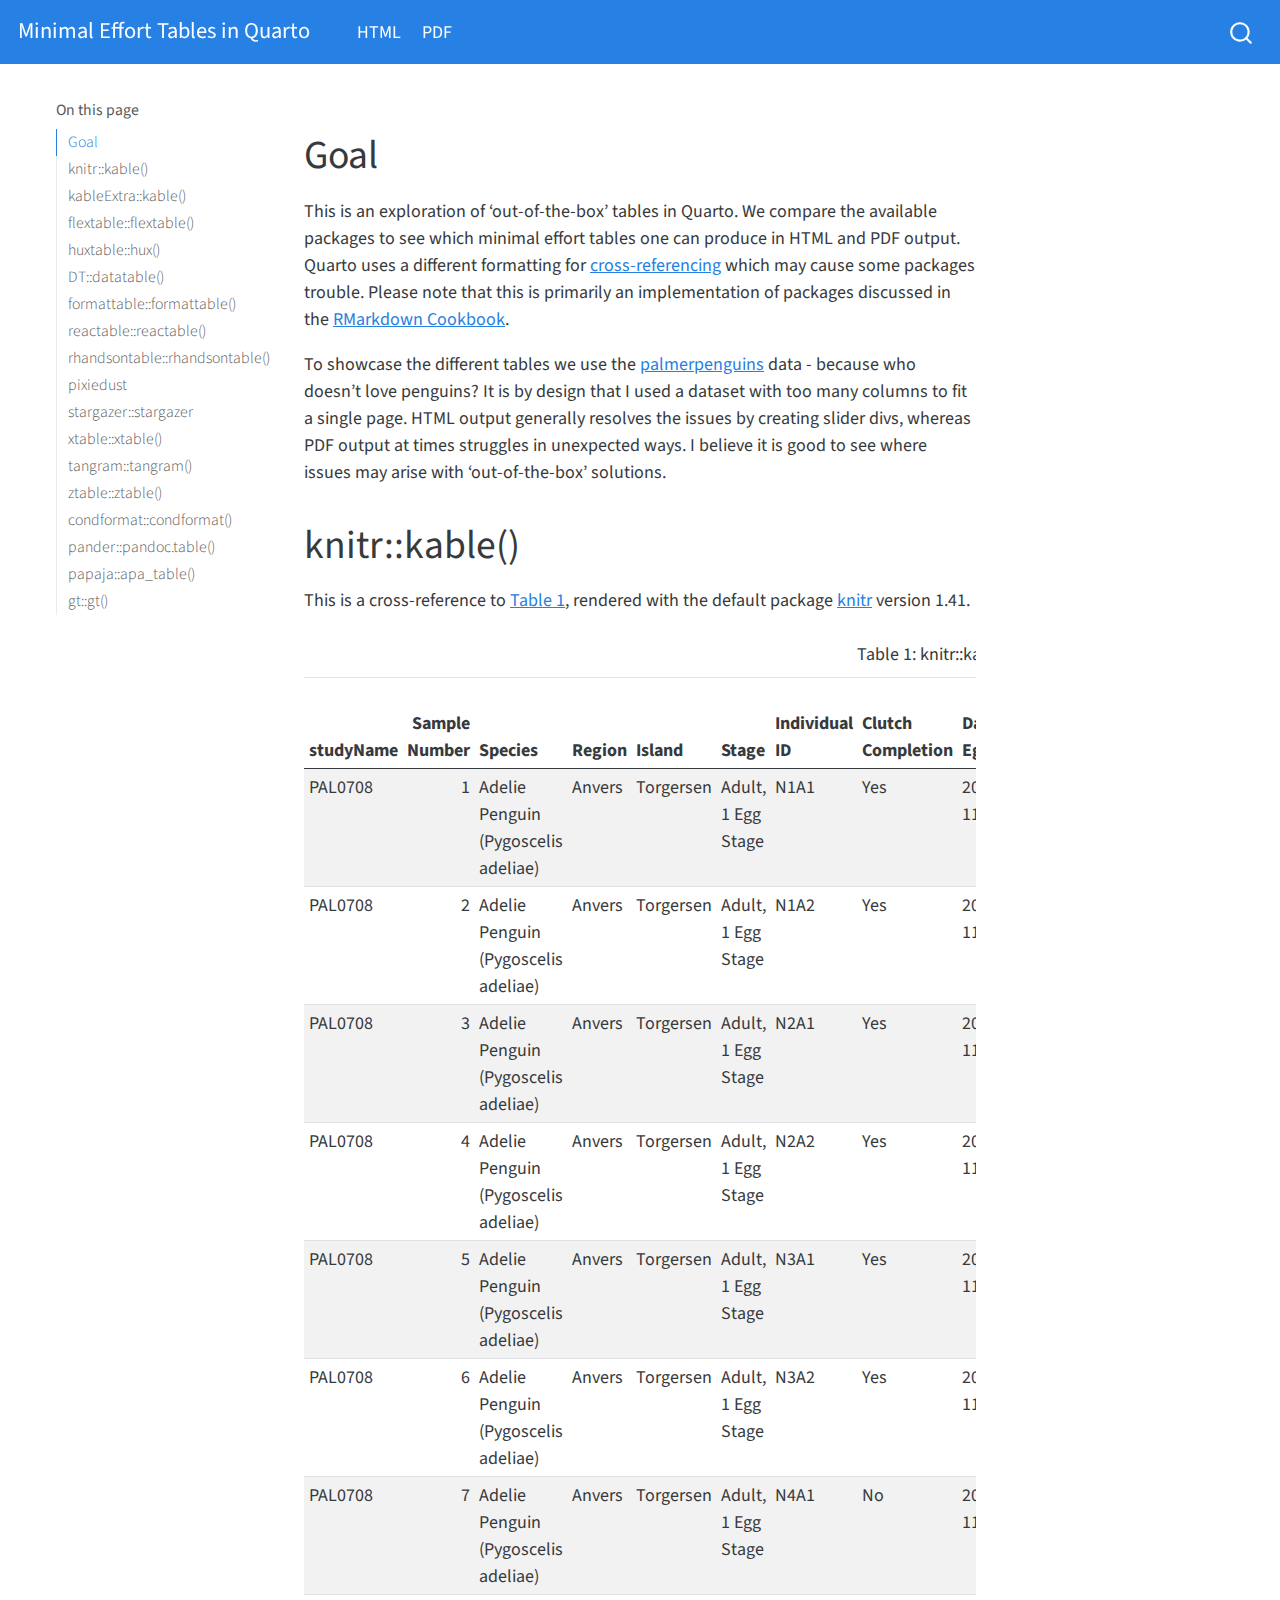
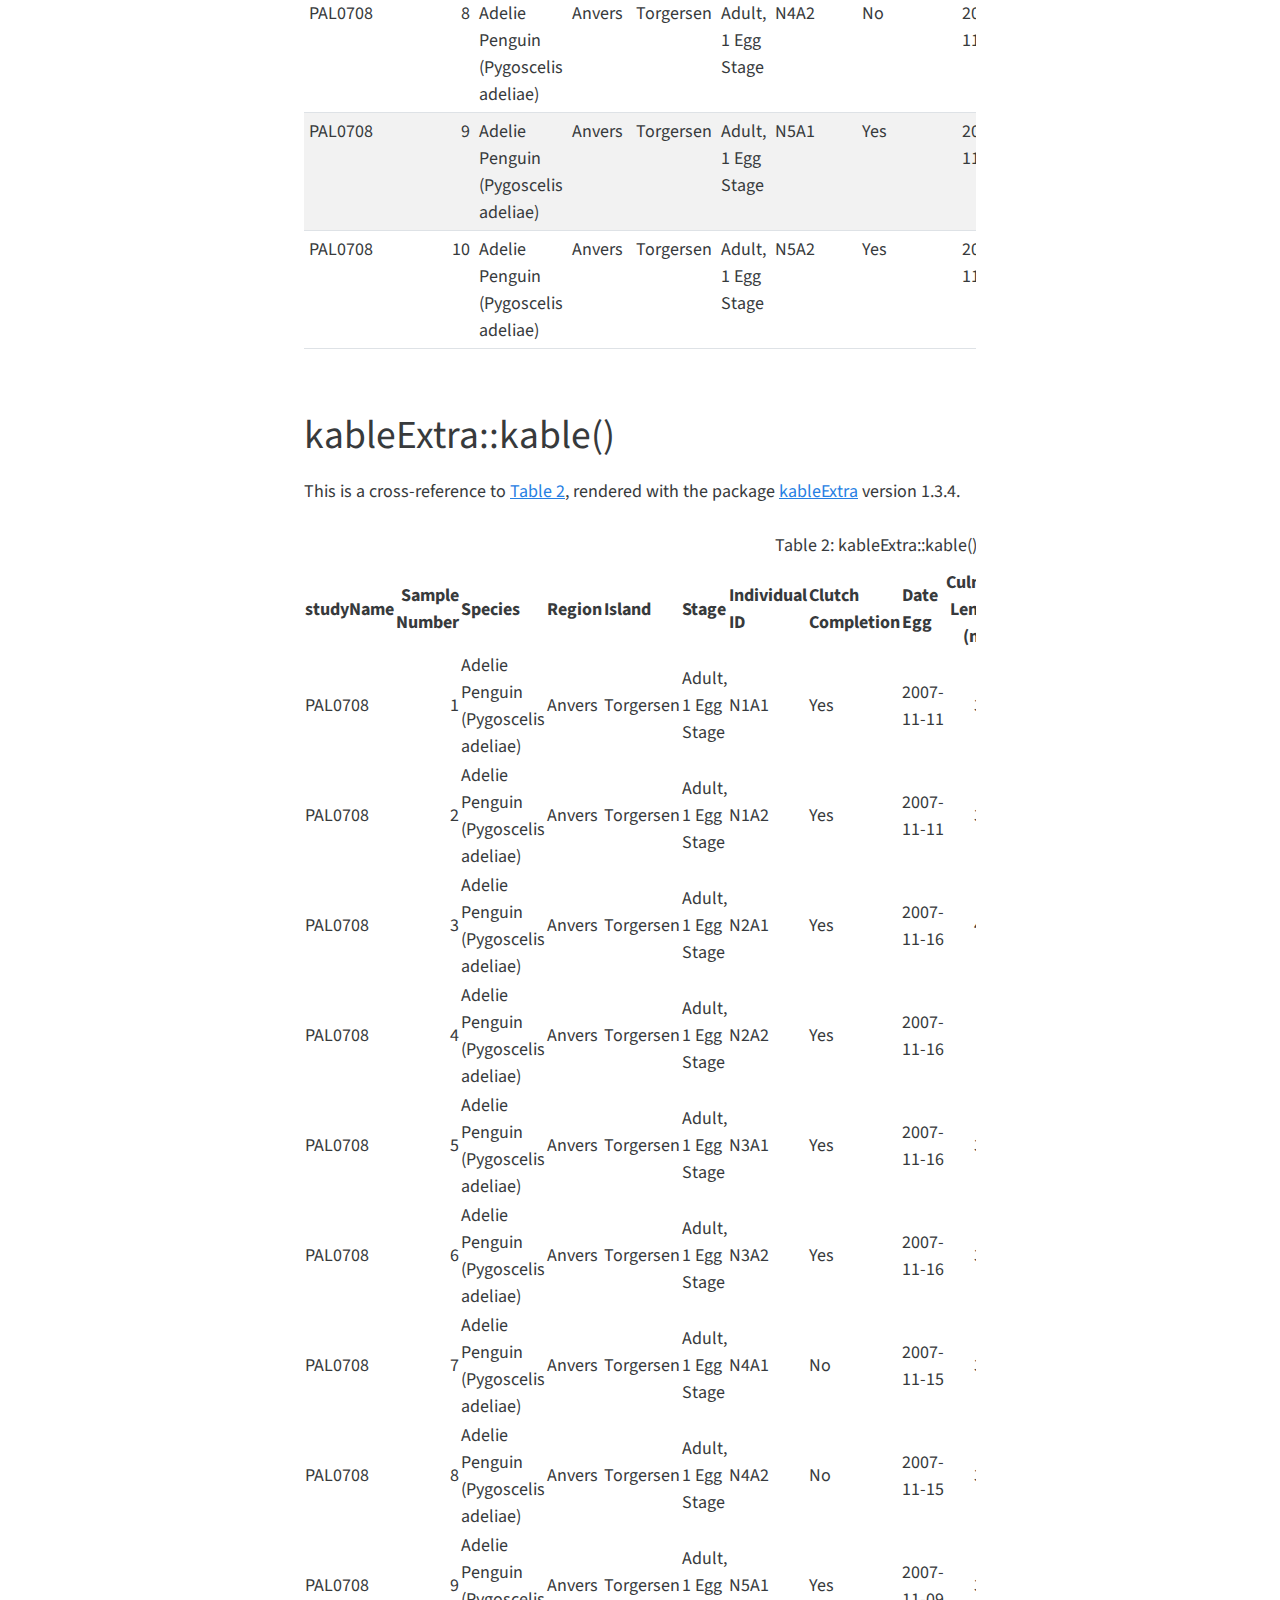
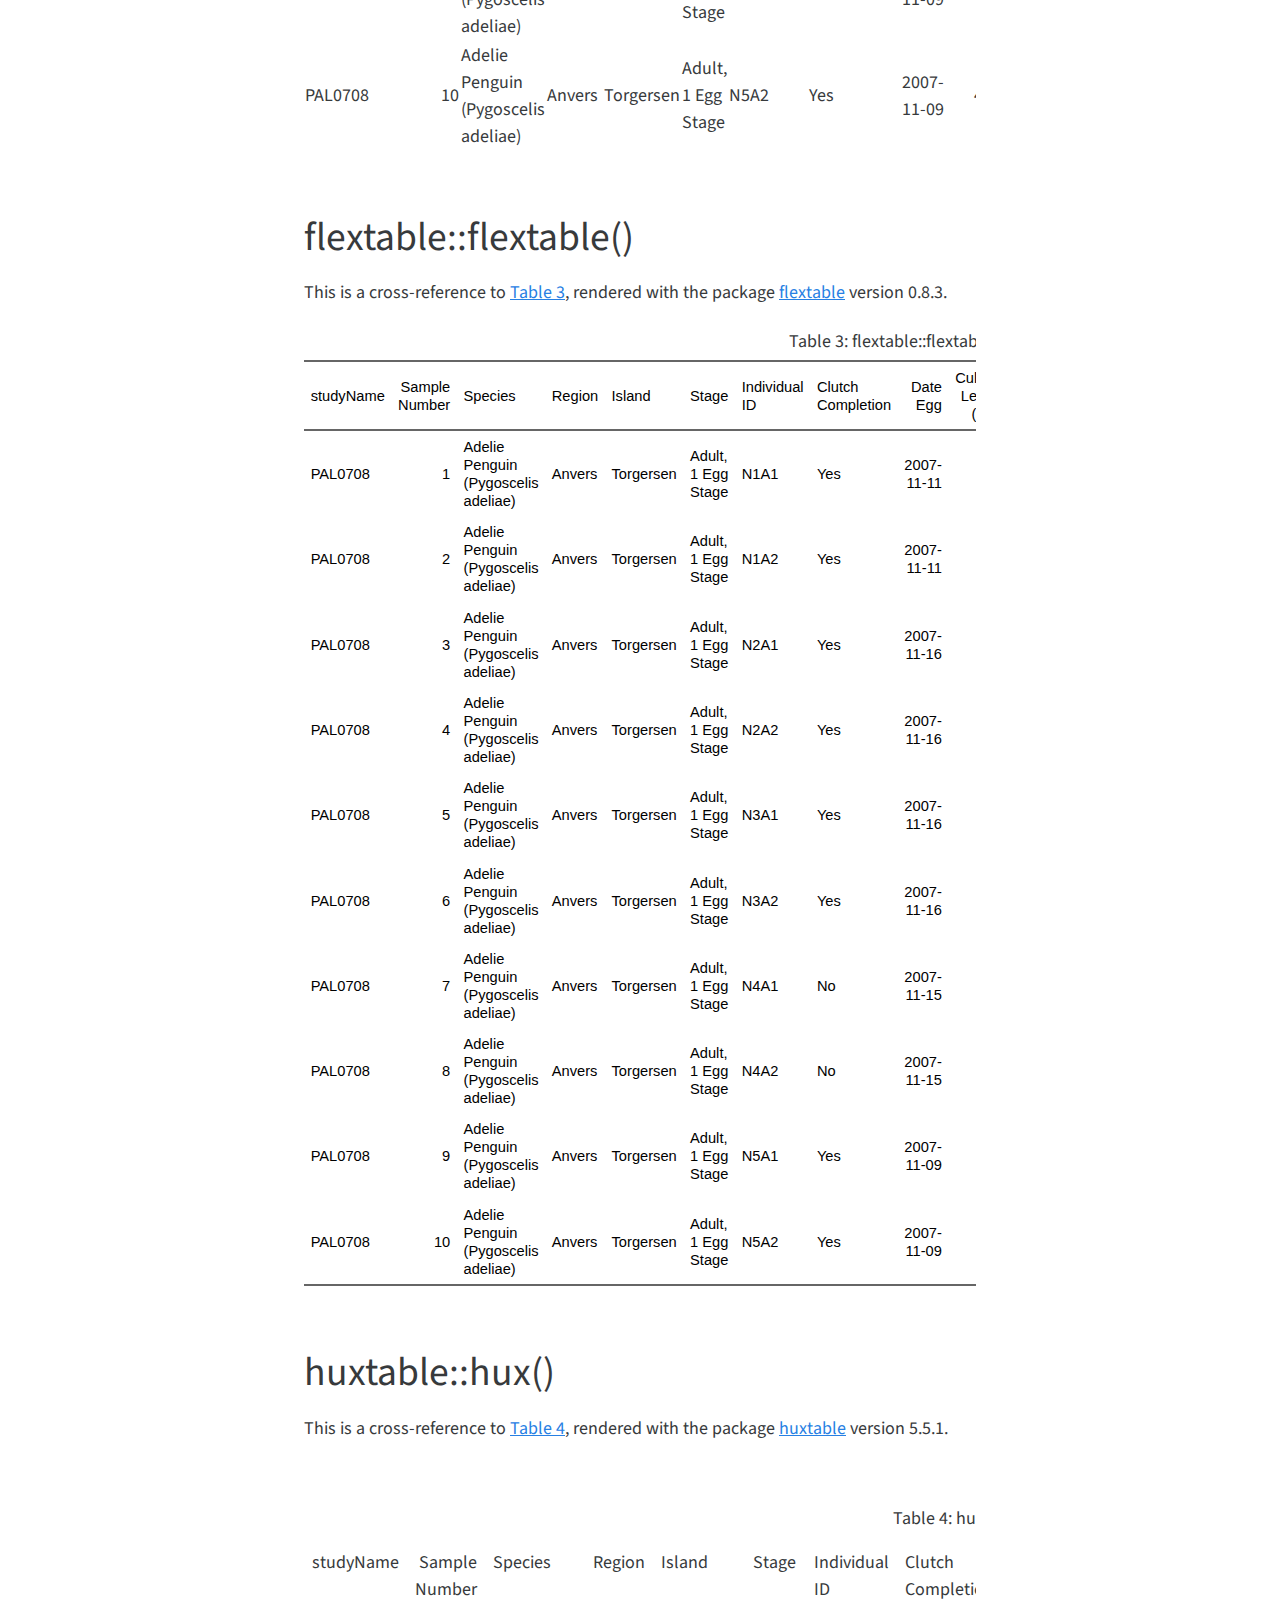
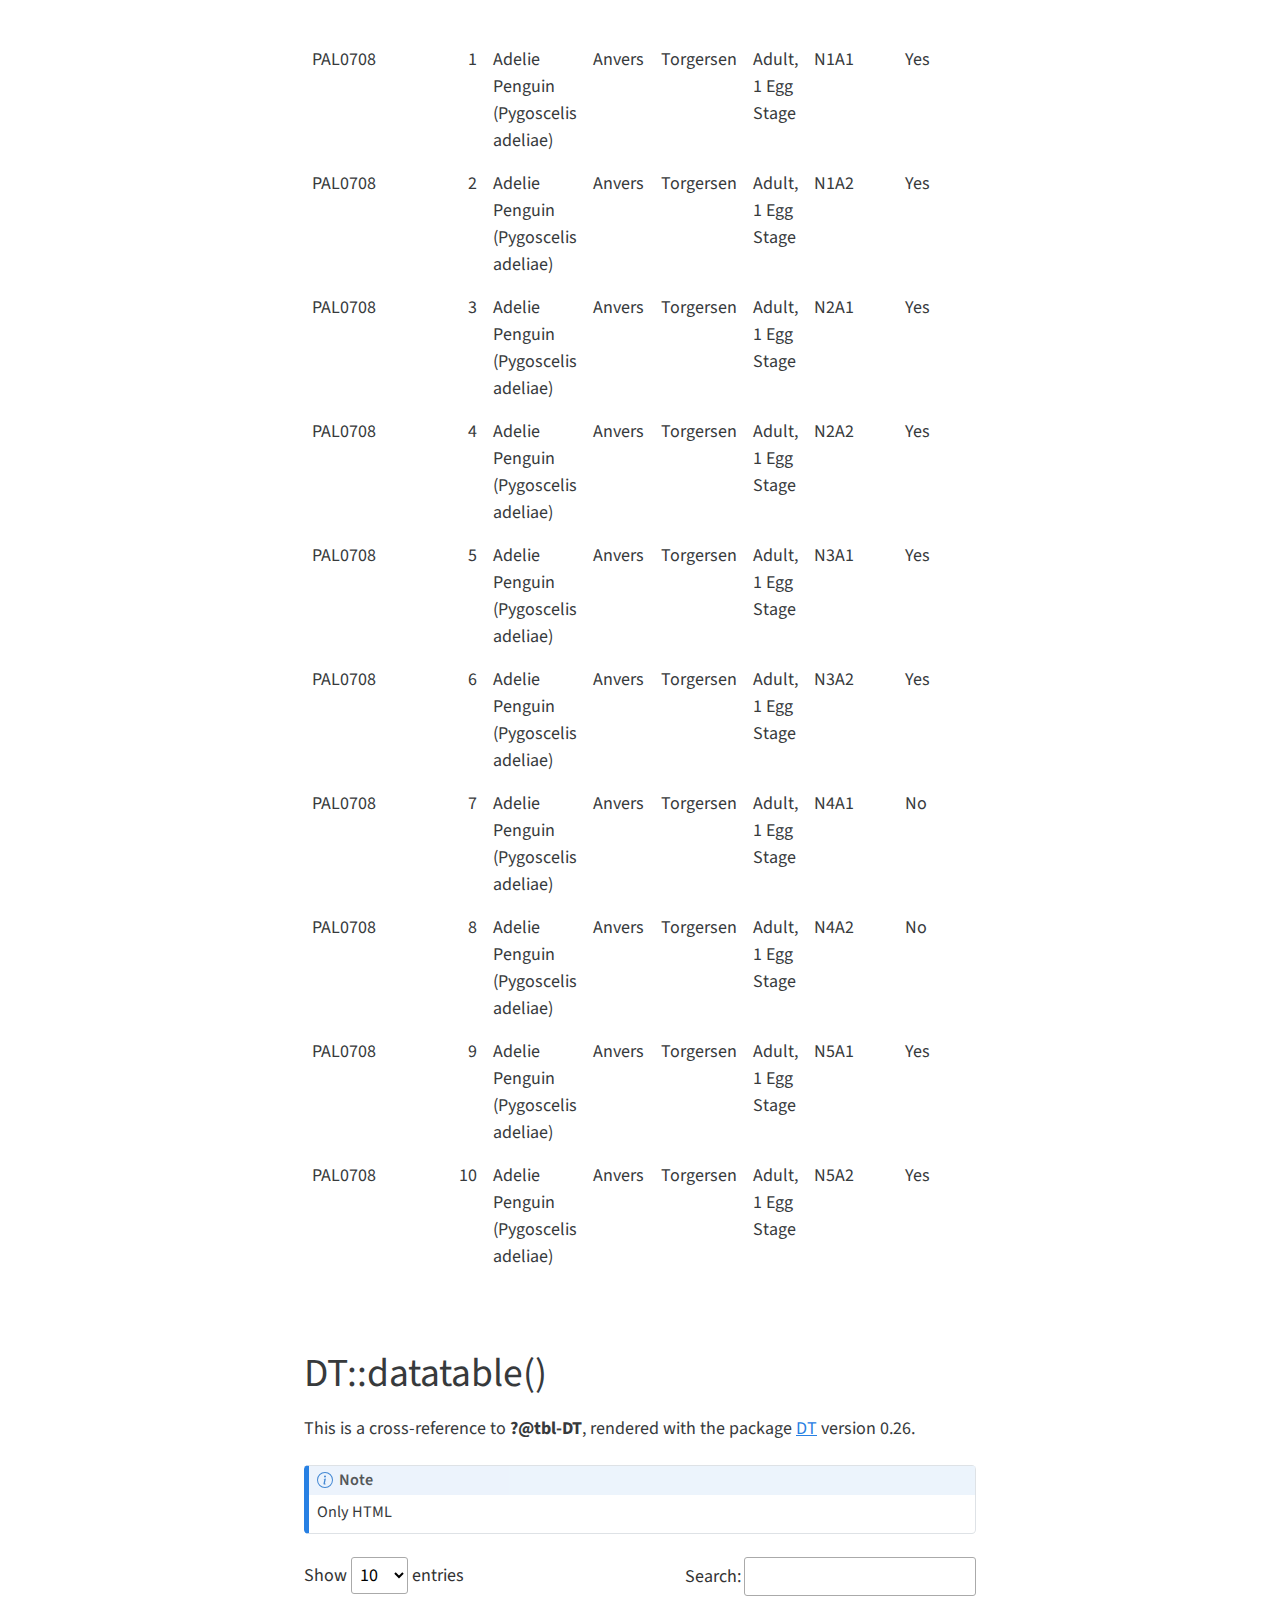
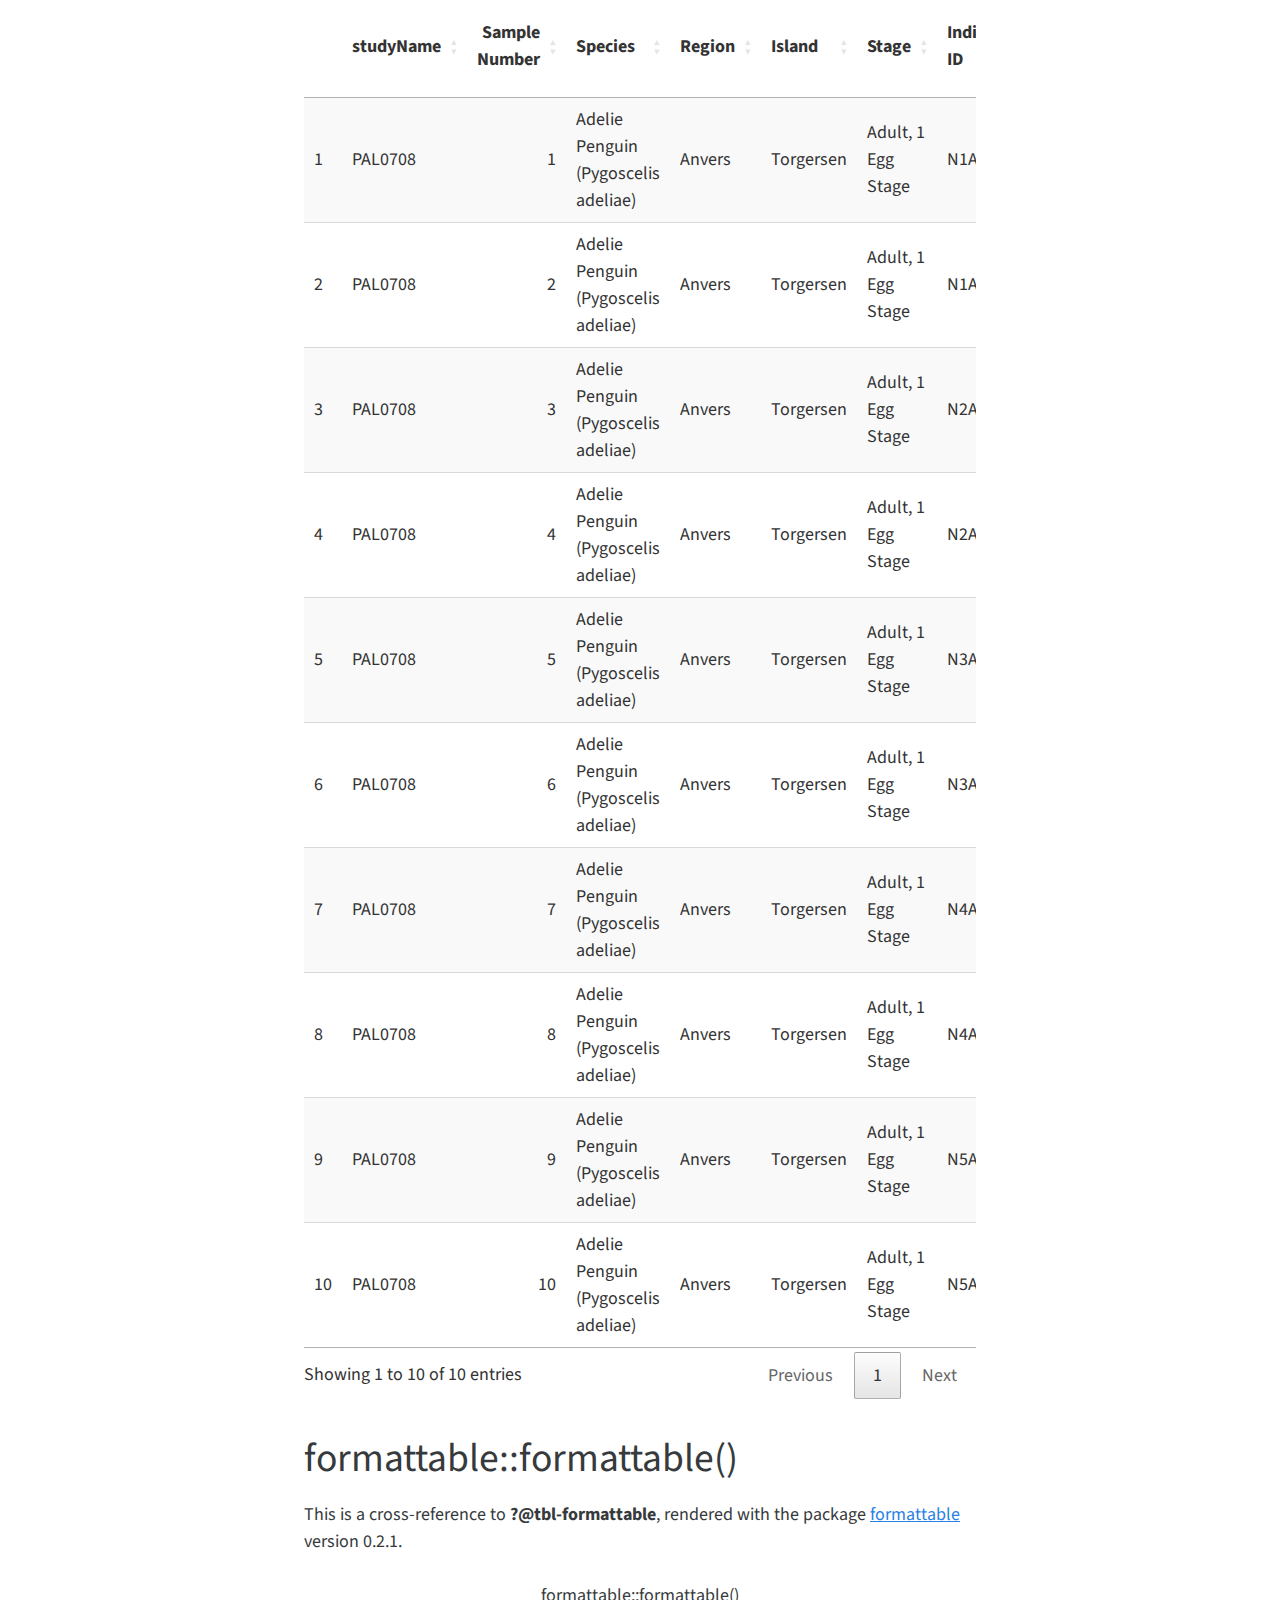
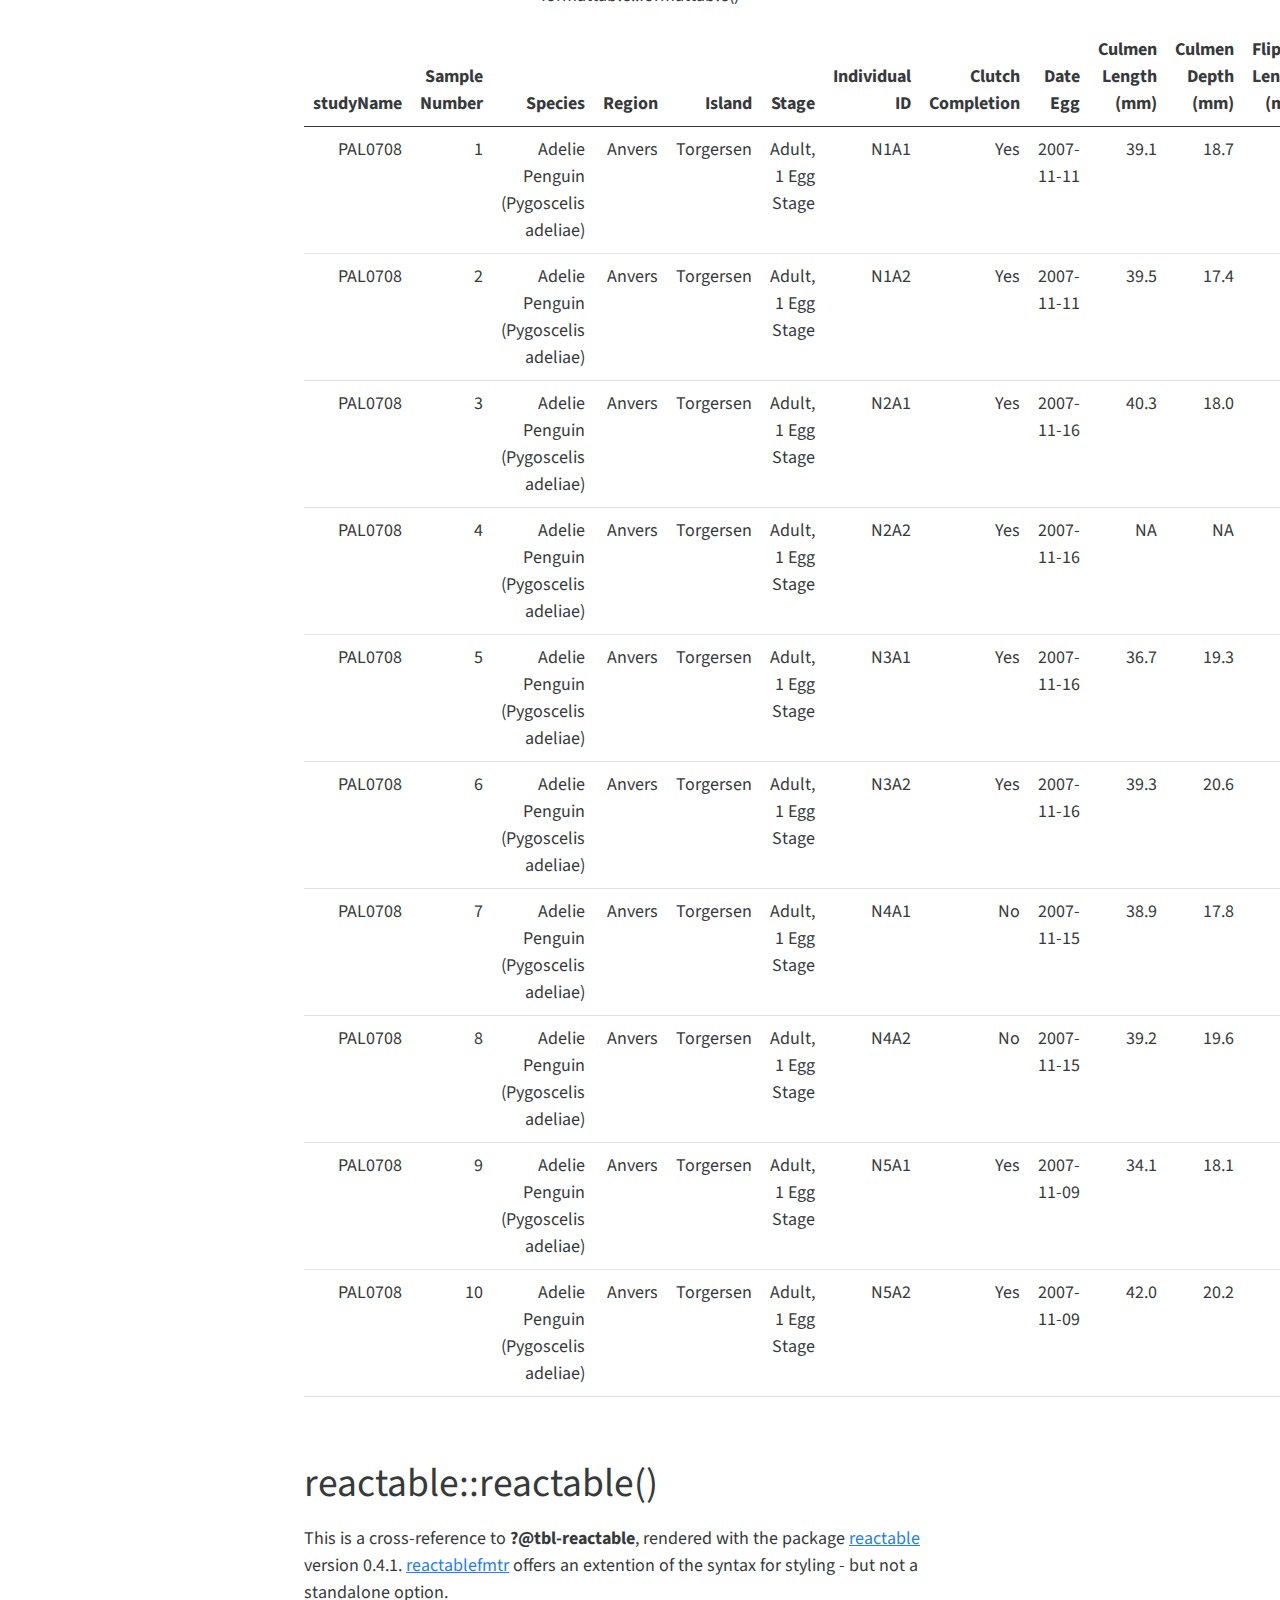
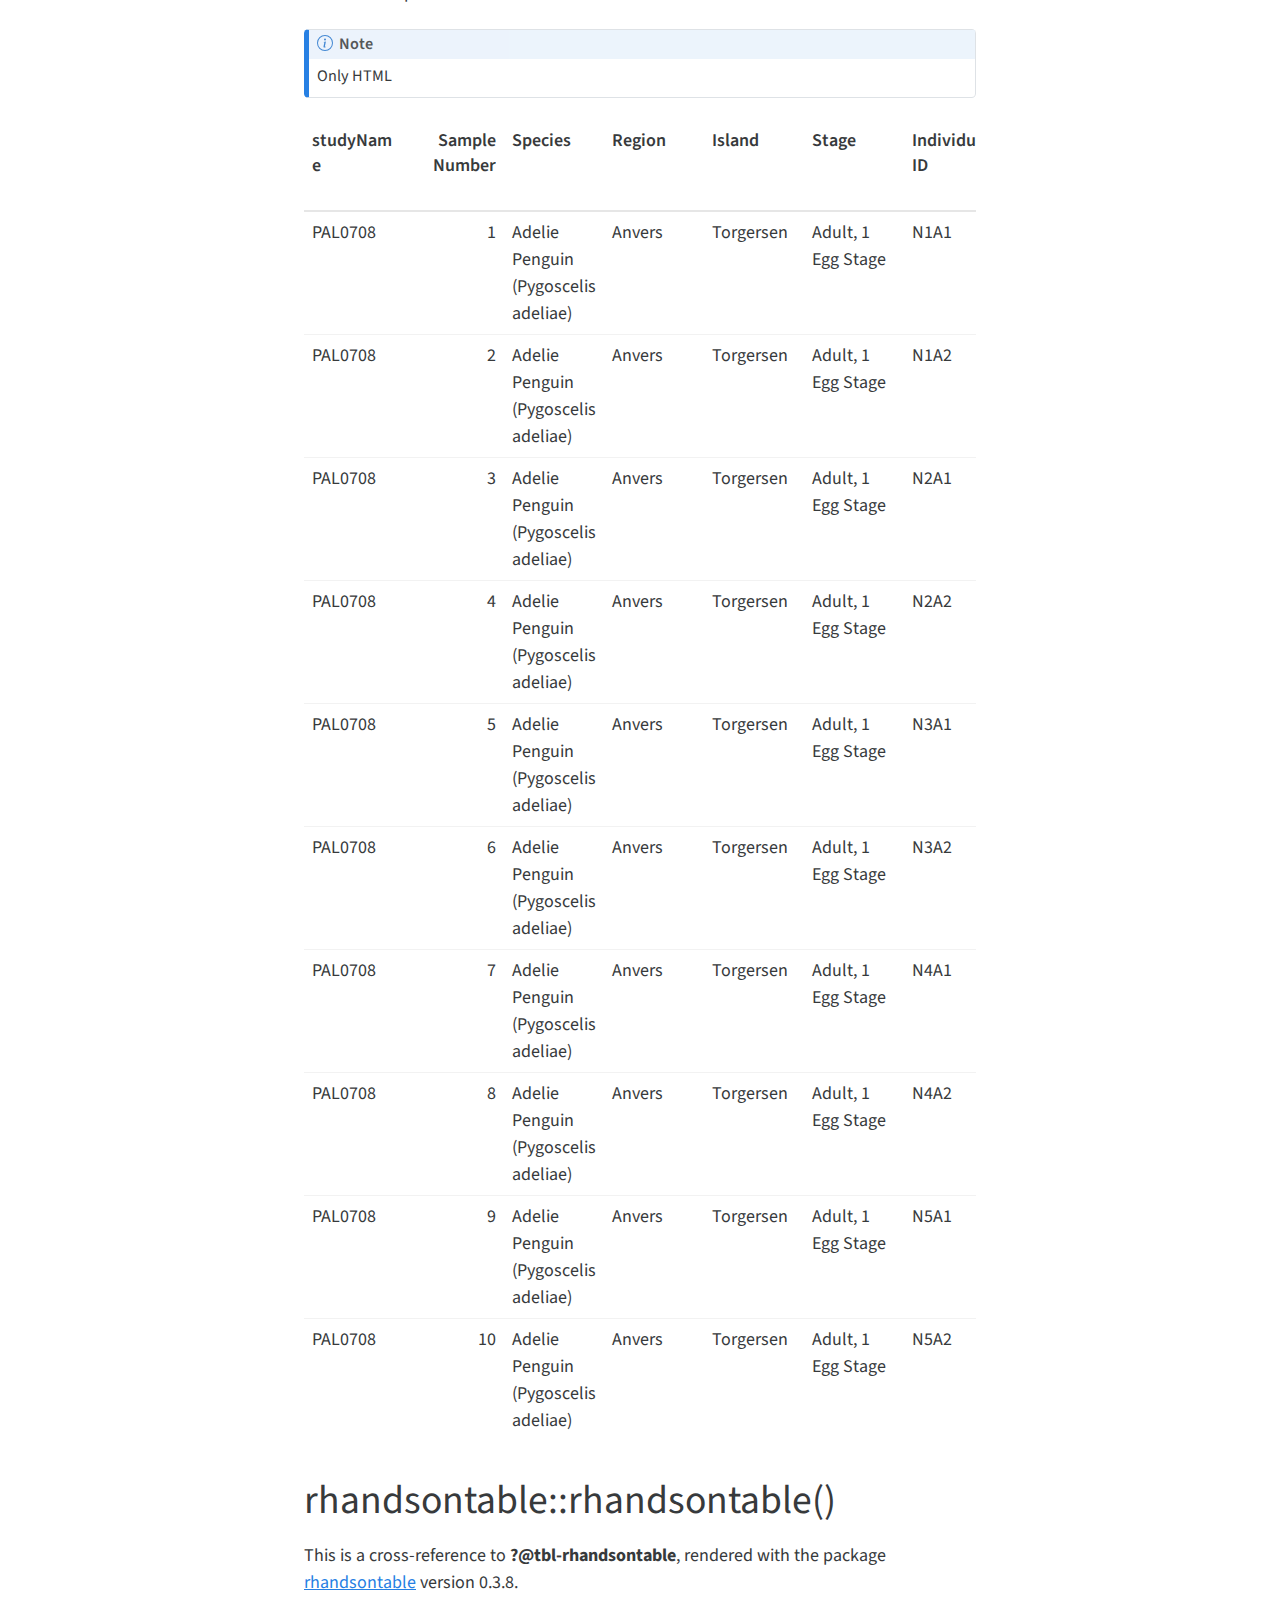
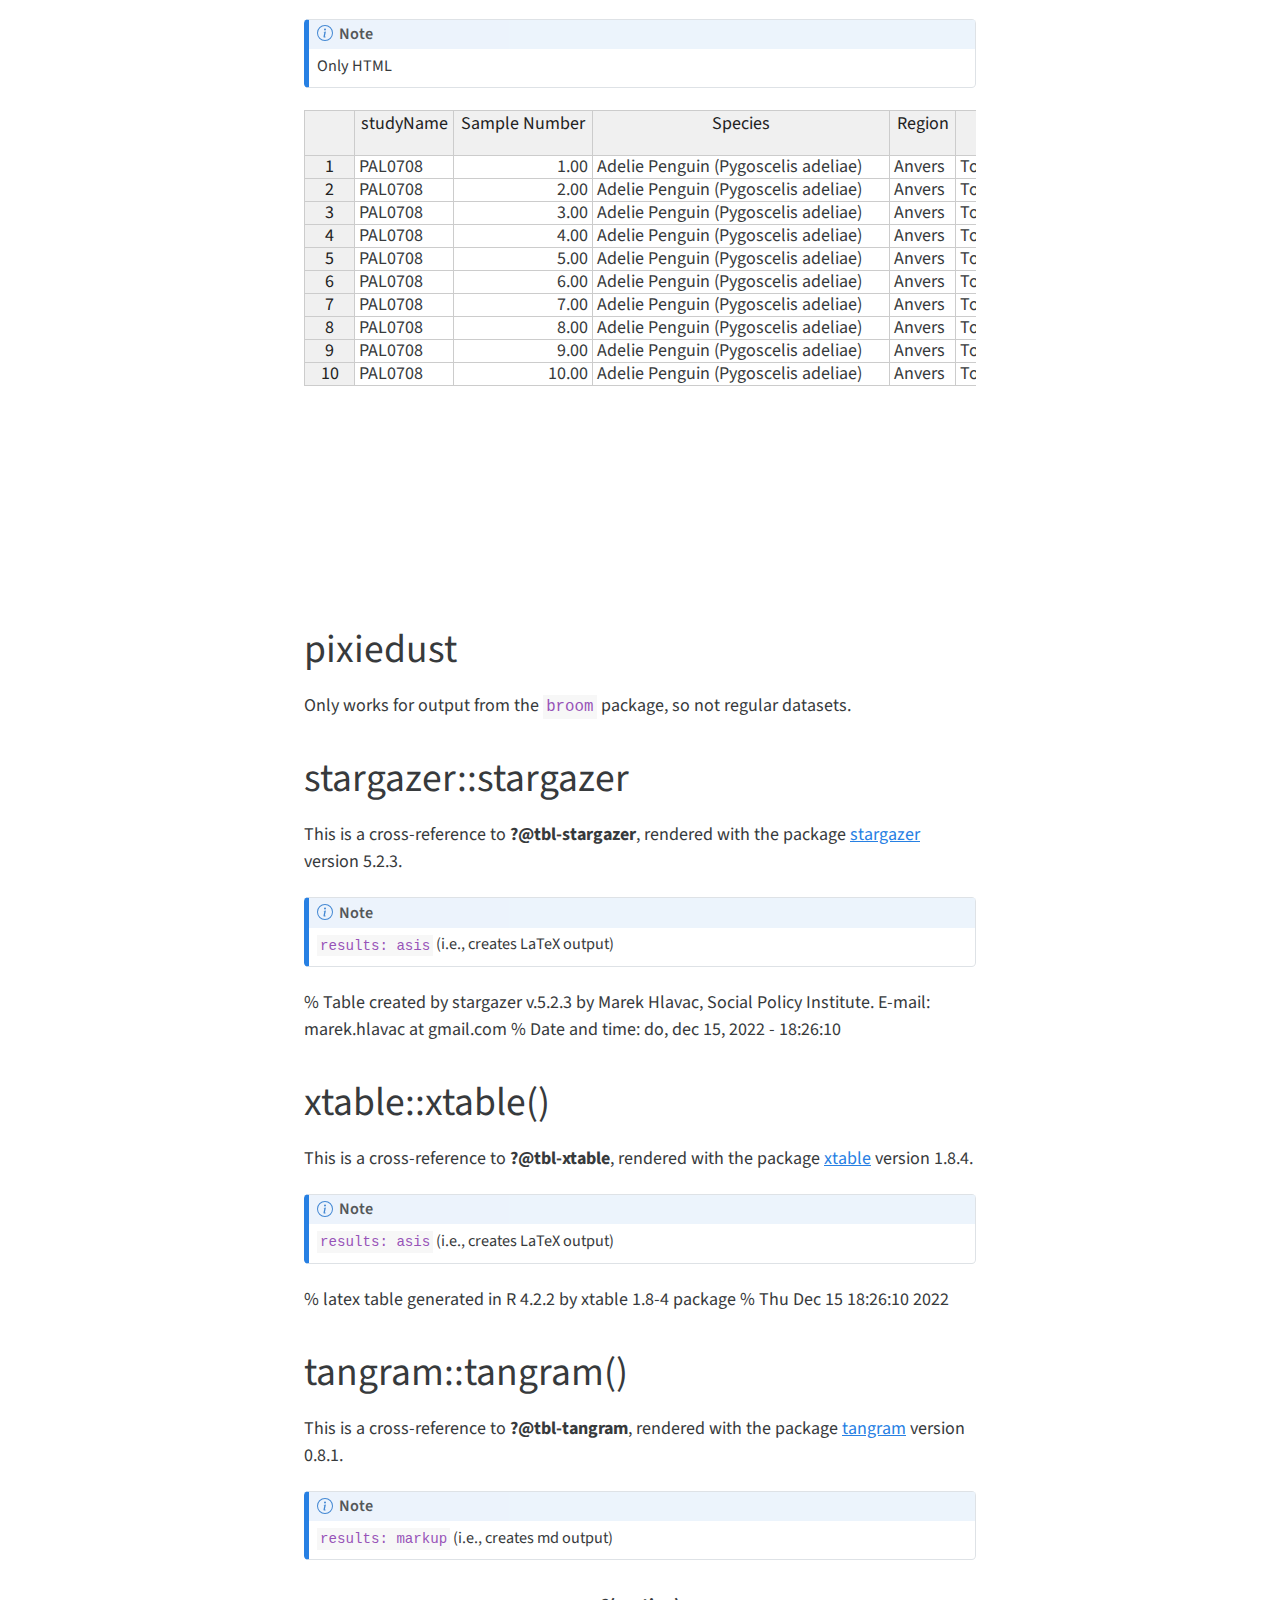
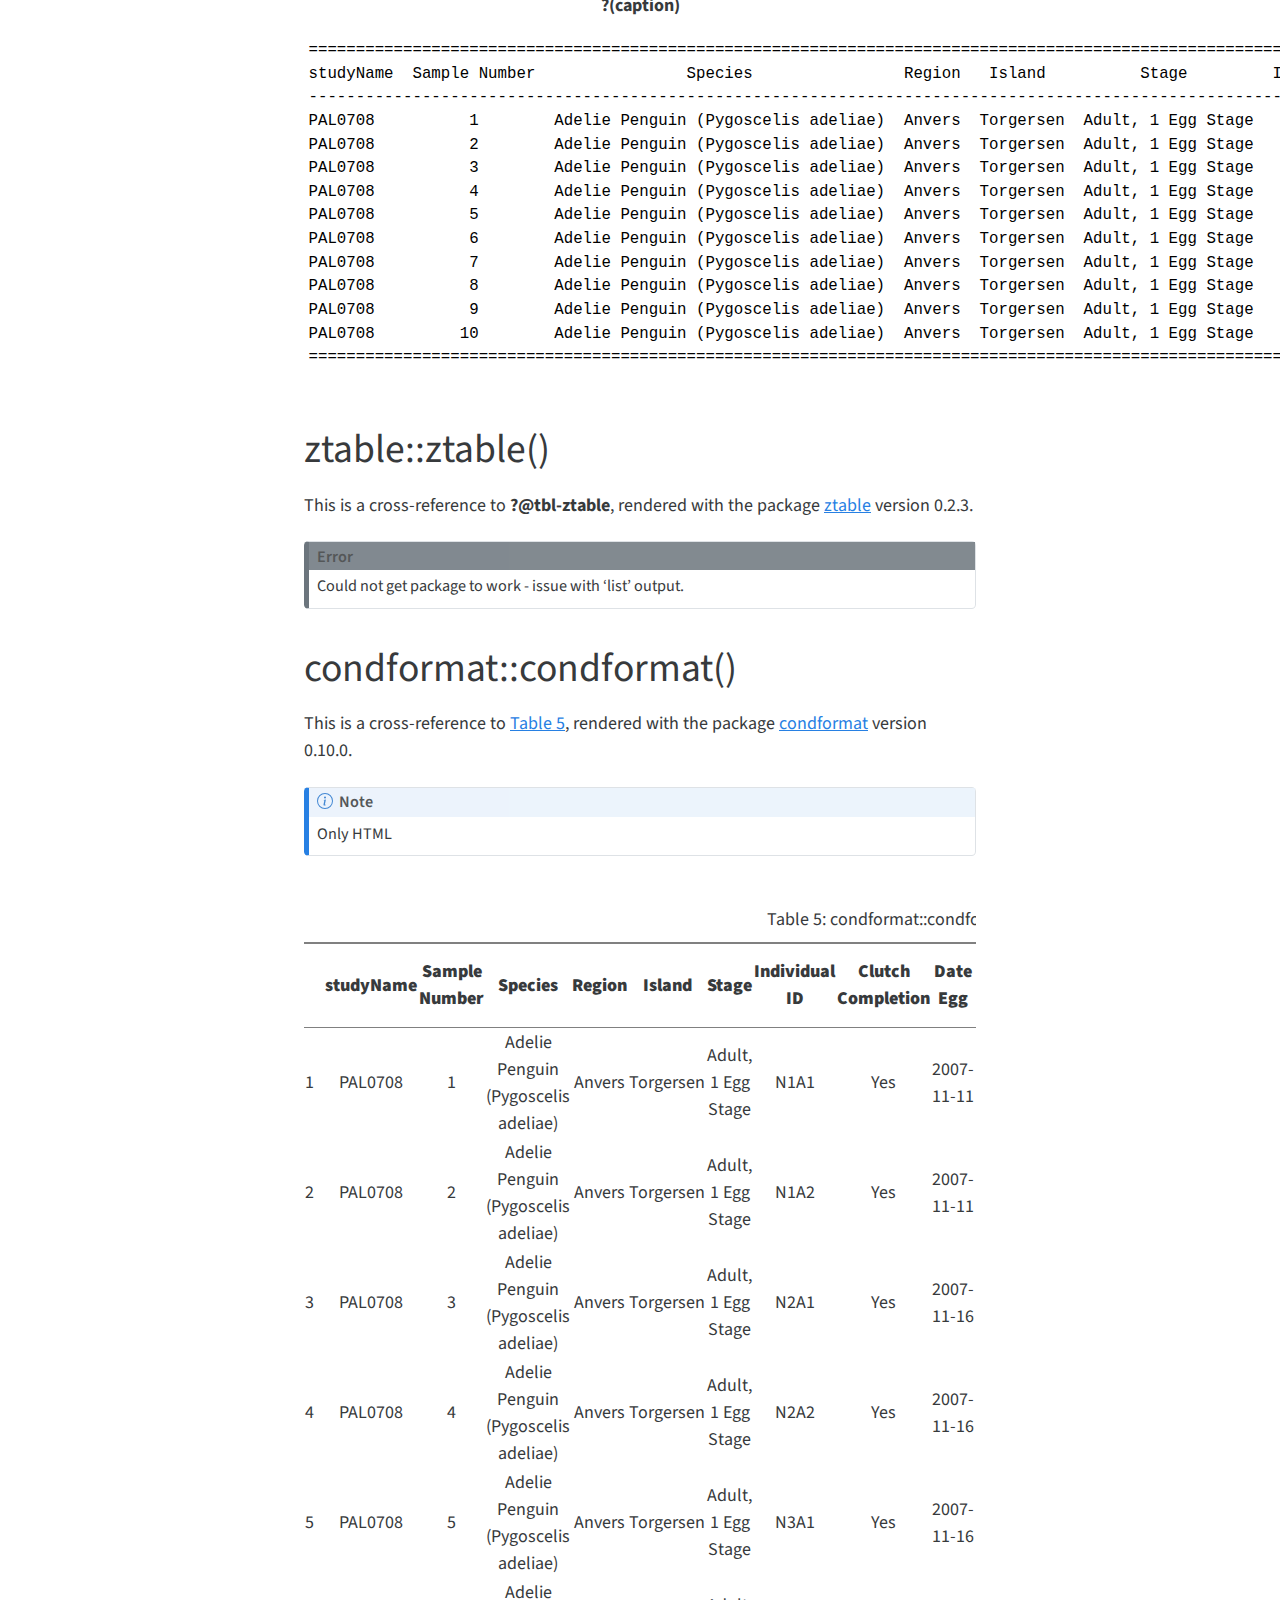
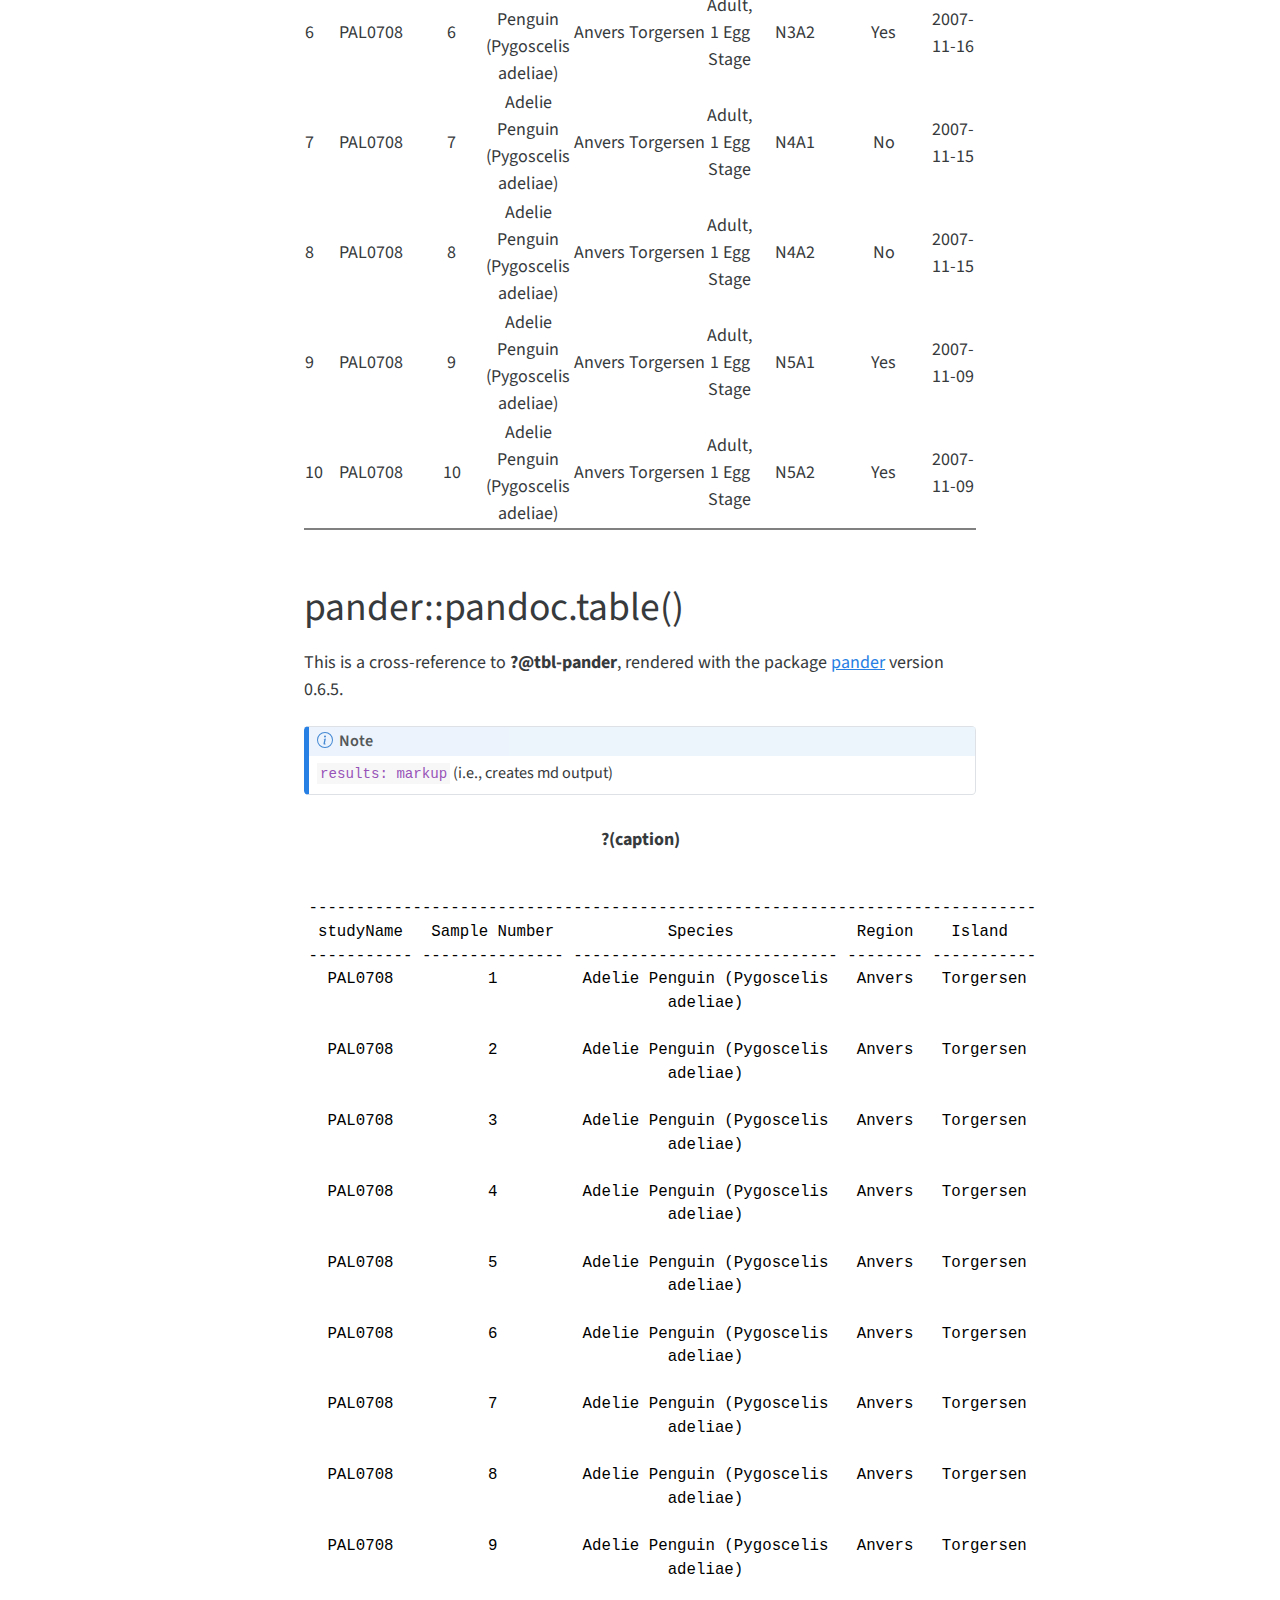
==== commit 1445b48b: "Built site for gh-pages" ====
--- a/index.html
+++ b/index.html
@@ -639,7 +639,7 @@
 <div class="cell-output-display">
 <div id="tbl-flextable">
 
-<div class="tabwid"><style>.cl-1242caac{}.cl-1231171c{font-family:'Arial';font-size:11pt;font-weight:normal;font-style:normal;text-decoration:none;color:rgba(0, 0, 0, 1.00);background-color:transparent;}.cl-12383826{margin:0;text-align:left;border-bottom: 0 solid rgba(0, 0, 0, 1.00);border-top: 0 solid rgba(0, 0, 0, 1.00);border-left: 0 solid rgba(0, 0, 0, 1.00);border-right: 0 solid rgba(0, 0, 0, 1.00);padding-bottom:5pt;padding-top:5pt;padding-left:5pt;padding-right:5pt;line-height: 1;background-color:transparent;}.cl-1238383a{margin:0;text-align:right;border-bottom: 0 solid rgba(0, 0, 0, 1.00);border-top: 0 solid rgba(0, 0, 0, 1.00);border-left: 0 solid rgba(0, 0, 0, 1.00);border-right: 0 solid rgba(0, 0, 0, 1.00);padding-bottom:5pt;padding-top:5pt;padding-left:5pt;padding-right:5pt;line-height: 1;background-color:transparent;}.cl-12386bac{width:0.75in;background-color:transparent;vertical-align: middle;border-bottom: 2pt solid rgba(102, 102, 102, 1.00);border-top: 2pt solid rgba(102, 102, 102, 1.00);border-left: 0 solid rgba(0, 0, 0, 1.00);border-right: 0 solid rgba(0, 0, 0, 1.00);margin-bottom:0;margin-top:0;margin-left:0;margin-right:0;}.cl-12386bb6{width:0.75in;background-color:transparent;vertical-align: middle;border-bottom: 2pt solid rgba(102, 102, 102, 1.00);border-top: 2pt solid rgba(102, 102, 102, 1.00);border-left: 0 solid rgba(0, 0, 0, 1.00);border-right: 0 solid rgba(0, 0, 0, 1.00);margin-bottom:0;margin-top:0;margin-left:0;margin-right:0;}.cl-12386bb7{width:0.75in;background-color:transparent;vertical-align: middle;border-bottom: 0 solid rgba(0, 0, 0, 1.00);border-top: 0 solid rgba(0, 0, 0, 1.00);border-left: 0 solid rgba(0, 0, 0, 1.00);border-right: 0 solid rgba(0, 0, 0, 1.00);margin-bottom:0;margin-top:0;margin-left:0;margin-right:0;}.cl-12386bc0{width:0.75in;background-color:transparent;vertical-align: middle;border-bottom: 0 solid rgba(0, 0, 0, 1.00);border-top: 0 solid rgba(0, 0, 0, 1.00);border-left: 0 solid rgba(0, 0, 0, 1.00);border-right: 0 solid rgba(0, 0, 0, 1.00);margin-bottom:0;margin-top:0;margin-left:0;margin-right:0;}.cl-12386bc1{width:0.75in;background-color:transparent;vertical-align: middle;border-bottom: 2pt solid rgba(102, 102, 102, 1.00);border-top: 0 solid rgba(0, 0, 0, 1.00);border-left: 0 solid rgba(0, 0, 0, 1.00);border-right: 0 solid rgba(0, 0, 0, 1.00);margin-bottom:0;margin-top:0;margin-left:0;margin-right:0;}.cl-12386bc2{width:0.75in;background-color:transparent;vertical-align: middle;border-bottom: 2pt solid rgba(102, 102, 102, 1.00);border-top: 0 solid rgba(0, 0, 0, 1.00);border-left: 0 solid rgba(0, 0, 0, 1.00);border-right: 0 solid rgba(0, 0, 0, 1.00);margin-bottom:0;margin-top:0;margin-left:0;margin-right:0;}</style><table class="cl-1242caac"><caption>Table&nbsp;3:  flextable::flextable() </caption><thead><tr style="overflow-wrap:break-word;"><th class="cl-12386bac"><p class="cl-12383826"><span class="cl-1231171c">studyName</span></p></th><th class="cl-12386bb6"><p class="cl-1238383a"><span class="cl-1231171c">Sample Number</span></p></th><th class="cl-12386bac"><p class="cl-12383826"><span class="cl-1231171c">Species</span></p></th><th class="cl-12386bac"><p class="cl-12383826"><span class="cl-1231171c">Region</span></p></th><th class="cl-12386bac"><p class="cl-12383826"><span class="cl-1231171c">Island</span></p></th><th class="cl-12386bac"><p class="cl-12383826"><span class="cl-1231171c">Stage</span></p></th><th class="cl-12386bac"><p class="cl-12383826"><span class="cl-1231171c">Individual ID</span></p></th><th class="cl-12386bac"><p class="cl-12383826"><span class="cl-1231171c">Clutch Completion</span></p></th><th class="cl-12386bb6"><p class="cl-1238383a"><span class="cl-1231171c">Date Egg</span></p></th><th class="cl-12386bb6"><p class="cl-1238383a"><span class="cl-1231171c">Culmen Length (mm)</span></p></th><th class="cl-12386bb6"><p class="cl-1238383a"><span class="cl-1231171c">Culmen Depth (mm)</span></p></th><th class="cl-12386bb6"><p class="cl-1238383a"><span class="cl-1231171c">Flipper Length (mm)</span></p></th><th class="cl-12386bb6"><p class="cl-1238383a"><span class="cl-1231171c">Body Mass (g)</span></p></th><th class="cl-12386bac"><p class="cl-12383826"><span class="cl-1231171c">Sex</span></p></th><th class="cl-12386bb6"><p class="cl-1238383a"><span class="cl-1231171c">Delta 15 N (o/oo)</span></p></th><th class="cl-12386bb6"><p class="cl-1238383a"><span class="cl-1231171c">Delta 13 C (o/oo)</span></p></th><th class="cl-12386bac"><p class="cl-12383826"><span class="cl-1231171c">Comments</span></p></th></tr></thead><tbody><tr style="overflow-wrap:break-word;"><td class="cl-12386bb7"><p class="cl-12383826"><span class="cl-1231171c">PAL0708</span></p></td><td class="cl-12386bc0"><p class="cl-1238383a"><span class="cl-1231171c">1</span></p></td><td class="cl-12386bb7"><p class="cl-12383826"><span class="cl-1231171c">Adelie Penguin (Pygoscelis adeliae)</span></p></td><td class="cl-12386bb7"><p class="cl-12383826"><span class="cl-1231171c">Anvers</span></p></td><td class="cl-12386bb7"><p class="cl-12383826"><span class="cl-1231171c">Torgersen</span></p></td><td class="cl-12386bb7"><p class="cl-12383826"><span class="cl-1231171c">Adult, 1 Egg Stage</span></p></td><td class="cl-12386bb7"><p class="cl-12383826"><span class="cl-1231171c">N1A1</span></p></td><td class="cl-12386bb7"><p class="cl-12383826"><span class="cl-1231171c">Yes</span></p></td><td class="cl-12386bc0"><p class="cl-1238383a"><span class="cl-1231171c">2007-11-11</span></p></td><td class="cl-12386bc0"><p class="cl-1238383a"><span class="cl-1231171c">39.1</span></p></td><td class="cl-12386bc0"><p class="cl-1238383a"><span class="cl-1231171c">18.7</span></p></td><td class="cl-12386bc0"><p class="cl-1238383a"><span class="cl-1231171c">181</span></p></td><td class="cl-12386bc0"><p class="cl-1238383a"><span class="cl-1231171c">3,750</span></p></td><td class="cl-12386bb7"><p class="cl-12383826"><span class="cl-1231171c">MALE</span></p></td><td class="cl-12386bc0"><p class="cl-1238383a"><span class="cl-1231171c"></span></p></td><td class="cl-12386bc0"><p class="cl-1238383a"><span class="cl-1231171c"></span></p></td><td class="cl-12386bb7"><p class="cl-12383826"><span class="cl-1231171c">Not enough blood for isotopes.</span></p></td></tr><tr style="overflow-wrap:break-word;"><td class="cl-12386bb7"><p class="cl-12383826"><span class="cl-1231171c">PAL0708</span></p></td><td class="cl-12386bc0"><p class="cl-1238383a"><span class="cl-1231171c">2</span></p></td><td class="cl-12386bb7"><p class="cl-12383826"><span class="cl-1231171c">Adelie Penguin (Pygoscelis adeliae)</span></p></td><td class="cl-12386bb7"><p class="cl-12383826"><span class="cl-1231171c">Anvers</span></p></td><td class="cl-12386bb7"><p class="cl-12383826"><span class="cl-1231171c">Torgersen</span></p></td><td class="cl-12386bb7"><p class="cl-12383826"><span class="cl-1231171c">Adult, 1 Egg Stage</span></p></td><td class="cl-12386bb7"><p class="cl-12383826"><span class="cl-1231171c">N1A2</span></p></td><td class="cl-12386bb7"><p class="cl-12383826"><span class="cl-1231171c">Yes</span></p></td><td class="cl-12386bc0"><p class="cl-1238383a"><span class="cl-1231171c">2007-11-11</span></p></td><td class="cl-12386bc0"><p class="cl-1238383a"><span class="cl-1231171c">39.5</span></p></td><td class="cl-12386bc0"><p class="cl-1238383a"><span class="cl-1231171c">17.4</span></p></td><td class="cl-12386bc0"><p class="cl-1238383a"><span class="cl-1231171c">186</span></p></td><td class="cl-12386bc0"><p class="cl-1238383a"><span class="cl-1231171c">3,800</span></p></td><td class="cl-12386bb7"><p class="cl-12383826"><span class="cl-1231171c">FEMALE</span></p></td><td class="cl-12386bc0"><p class="cl-1238383a"><span class="cl-1231171c">8.94956</span></p></td><td class="cl-12386bc0"><p class="cl-1238383a"><span class="cl-1231171c">-24.69454</span></p></td><td class="cl-12386bb7"><p class="cl-12383826"><span class="cl-1231171c"></span></p></td></tr><tr style="overflow-wrap:break-word;"><td class="cl-12386bb7"><p class="cl-12383826"><span class="cl-1231171c">PAL0708</span></p></td><td class="cl-12386bc0"><p class="cl-1238383a"><span class="cl-1231171c">3</span></p></td><td class="cl-12386bb7"><p class="cl-12383826"><span class="cl-1231171c">Adelie Penguin (Pygoscelis adeliae)</span></p></td><td class="cl-12386bb7"><p class="cl-12383826"><span class="cl-1231171c">Anvers</span></p></td><td class="cl-12386bb7"><p class="cl-12383826"><span class="cl-1231171c">Torgersen</span></p></td><td class="cl-12386bb7"><p class="cl-12383826"><span class="cl-1231171c">Adult, 1 Egg Stage</span></p></td><td class="cl-12386bb7"><p class="cl-12383826"><span class="cl-1231171c">N2A1</span></p></td><td class="cl-12386bb7"><p class="cl-12383826"><span class="cl-1231171c">Yes</span></p></td><td class="cl-12386bc0"><p class="cl-1238383a"><span class="cl-1231171c">2007-11-16</span></p></td><td class="cl-12386bc0"><p class="cl-1238383a"><span class="cl-1231171c">40.3</span></p></td><td class="cl-12386bc0"><p class="cl-1238383a"><span class="cl-1231171c">18.0</span></p></td><td class="cl-12386bc0"><p class="cl-1238383a"><span class="cl-1231171c">195</span></p></td><td class="cl-12386bc0"><p class="cl-1238383a"><span class="cl-1231171c">3,250</span></p></td><td class="cl-12386bb7"><p class="cl-12383826"><span class="cl-1231171c">FEMALE</span></p></td><td class="cl-12386bc0"><p class="cl-1238383a"><span class="cl-1231171c">8.36821</span></p></td><td class="cl-12386bc0"><p class="cl-1238383a"><span class="cl-1231171c">-25.33302</span></p></td><td class="cl-12386bb7"><p class="cl-12383826"><span class="cl-1231171c"></span></p></td></tr><tr style="overflow-wrap:break-word;"><td class="cl-12386bb7"><p class="cl-12383826"><span class="cl-1231171c">PAL0708</span></p></td><td class="cl-12386bc0"><p class="cl-1238383a"><span class="cl-1231171c">4</span></p></td><td class="cl-12386bb7"><p class="cl-12383826"><span class="cl-1231171c">Adelie Penguin (Pygoscelis adeliae)</span></p></td><td class="cl-12386bb7"><p class="cl-12383826"><span class="cl-1231171c">Anvers</span></p></td><td class="cl-12386bb7"><p class="cl-12383826"><span class="cl-1231171c">Torgersen</span></p></td><td class="cl-12386bb7"><p class="cl-12383826"><span class="cl-1231171c">Adult, 1 Egg Stage</span></p></td><td class="cl-12386bb7"><p class="cl-12383826"><span class="cl-1231171c">N2A2</span></p></td><td class="cl-12386bb7"><p class="cl-12383826"><span class="cl-1231171c">Yes</span></p></td><td class="cl-12386bc0"><p class="cl-1238383a"><span class="cl-1231171c">2007-11-16</span></p></td><td class="cl-12386bc0"><p class="cl-1238383a"><span class="cl-1231171c"></span></p></td><td class="cl-12386bc0"><p class="cl-1238383a"><span class="cl-1231171c"></span></p></td><td class="cl-12386bc0"><p class="cl-1238383a"><span class="cl-1231171c"></span></p></td><td class="cl-12386bc0"><p class="cl-1238383a"><span class="cl-1231171c"></span></p></td><td class="cl-12386bb7"><p class="cl-12383826"><span class="cl-1231171c"></span></p></td><td class="cl-12386bc0"><p class="cl-1238383a"><span class="cl-1231171c"></span></p></td><td class="cl-12386bc0"><p class="cl-1238383a"><span class="cl-1231171c"></span></p></td><td class="cl-12386bb7"><p class="cl-12383826"><span class="cl-1231171c">Adult not sampled.</span></p></td></tr><tr style="overflow-wrap:break-word;"><td class="cl-12386bb7"><p class="cl-12383826"><span class="cl-1231171c">PAL0708</span></p></td><td class="cl-12386bc0"><p class="cl-1238383a"><span class="cl-1231171c">5</span></p></td><td class="cl-12386bb7"><p class="cl-12383826"><span class="cl-1231171c">Adelie Penguin (Pygoscelis adeliae)</span></p></td><td class="cl-12386bb7"><p class="cl-12383826"><span class="cl-1231171c">Anvers</span></p></td><td class="cl-12386bb7"><p class="cl-12383826"><span class="cl-1231171c">Torgersen</span></p></td><td class="cl-12386bb7"><p class="cl-12383826"><span class="cl-1231171c">Adult, 1 Egg Stage</span></p></td><td class="cl-12386bb7"><p class="cl-12383826"><span class="cl-1231171c">N3A1</span></p></td><td class="cl-12386bb7"><p class="cl-12383826"><span class="cl-1231171c">Yes</span></p></td><td class="cl-12386bc0"><p class="cl-1238383a"><span class="cl-1231171c">2007-11-16</span></p></td><td class="cl-12386bc0"><p class="cl-1238383a"><span class="cl-1231171c">36.7</span></p></td><td class="cl-12386bc0"><p class="cl-1238383a"><span class="cl-1231171c">19.3</span></p></td><td class="cl-12386bc0"><p class="cl-1238383a"><span class="cl-1231171c">193</span></p></td><td class="cl-12386bc0"><p class="cl-1238383a"><span class="cl-1231171c">3,450</span></p></td><td class="cl-12386bb7"><p class="cl-12383826"><span class="cl-1231171c">FEMALE</span></p></td><td class="cl-12386bc0"><p class="cl-1238383a"><span class="cl-1231171c">8.76651</span></p></td><td class="cl-12386bc0"><p class="cl-1238383a"><span class="cl-1231171c">-25.32426</span></p></td><td class="cl-12386bb7"><p class="cl-12383826"><span class="cl-1231171c"></span></p></td></tr><tr style="overflow-wrap:break-word;"><td class="cl-12386bb7"><p class="cl-12383826"><span class="cl-1231171c">PAL0708</span></p></td><td class="cl-12386bc0"><p class="cl-1238383a"><span class="cl-1231171c">6</span></p></td><td class="cl-12386bb7"><p class="cl-12383826"><span class="cl-1231171c">Adelie Penguin (Pygoscelis adeliae)</span></p></td><td class="cl-12386bb7"><p class="cl-12383826"><span class="cl-1231171c">Anvers</span></p></td><td class="cl-12386bb7"><p class="cl-12383826"><span class="cl-1231171c">Torgersen</span></p></td><td class="cl-12386bb7"><p class="cl-12383826"><span class="cl-1231171c">Adult, 1 Egg Stage</span></p></td><td class="cl-12386bb7"><p class="cl-12383826"><span class="cl-1231171c">N3A2</span></p></td><td class="cl-12386bb7"><p class="cl-12383826"><span class="cl-1231171c">Yes</span></p></td><td class="cl-12386bc0"><p class="cl-1238383a"><span class="cl-1231171c">2007-11-16</span></p></td><td class="cl-12386bc0"><p class="cl-1238383a"><span class="cl-1231171c">39.3</span></p></td><td class="cl-12386bc0"><p class="cl-1238383a"><span class="cl-1231171c">20.6</span></p></td><td class="cl-12386bc0"><p class="cl-1238383a"><span class="cl-1231171c">190</span></p></td><td class="cl-12386bc0"><p class="cl-1238383a"><span class="cl-1231171c">3,650</span></p></td><td class="cl-12386bb7"><p class="cl-12383826"><span class="cl-1231171c">MALE</span></p></td><td class="cl-12386bc0"><p class="cl-1238383a"><span class="cl-1231171c">8.66496</span></p></td><td class="cl-12386bc0"><p class="cl-1238383a"><span class="cl-1231171c">-25.29805</span></p></td><td class="cl-12386bb7"><p class="cl-12383826"><span class="cl-1231171c"></span></p></td></tr><tr style="overflow-wrap:break-word;"><td class="cl-12386bb7"><p class="cl-12383826"><span class="cl-1231171c">PAL0708</span></p></td><td class="cl-12386bc0"><p class="cl-1238383a"><span class="cl-1231171c">7</span></p></td><td class="cl-12386bb7"><p class="cl-12383826"><span class="cl-1231171c">Adelie Penguin (Pygoscelis adeliae)</span></p></td><td class="cl-12386bb7"><p class="cl-12383826"><span class="cl-1231171c">Anvers</span></p></td><td class="cl-12386bb7"><p class="cl-12383826"><span class="cl-1231171c">Torgersen</span></p></td><td class="cl-12386bb7"><p class="cl-12383826"><span class="cl-1231171c">Adult, 1 Egg Stage</span></p></td><td class="cl-12386bb7"><p class="cl-12383826"><span class="cl-1231171c">N4A1</span></p></td><td class="cl-12386bb7"><p class="cl-12383826"><span class="cl-1231171c">No</span></p></td><td class="cl-12386bc0"><p class="cl-1238383a"><span class="cl-1231171c">2007-11-15</span></p></td><td class="cl-12386bc0"><p class="cl-1238383a"><span class="cl-1231171c">38.9</span></p></td><td class="cl-12386bc0"><p class="cl-1238383a"><span class="cl-1231171c">17.8</span></p></td><td class="cl-12386bc0"><p class="cl-1238383a"><span class="cl-1231171c">181</span></p></td><td class="cl-12386bc0"><p class="cl-1238383a"><span class="cl-1231171c">3,625</span></p></td><td class="cl-12386bb7"><p class="cl-12383826"><span class="cl-1231171c">FEMALE</span></p></td><td class="cl-12386bc0"><p class="cl-1238383a"><span class="cl-1231171c">9.18718</span></p></td><td class="cl-12386bc0"><p class="cl-1238383a"><span class="cl-1231171c">-25.21799</span></p></td><td class="cl-12386bb7"><p class="cl-12383826"><span class="cl-1231171c">Nest never observed with full clutch.</span></p></td></tr><tr style="overflow-wrap:break-word;"><td class="cl-12386bb7"><p class="cl-12383826"><span class="cl-1231171c">PAL0708</span></p></td><td class="cl-12386bc0"><p class="cl-1238383a"><span class="cl-1231171c">8</span></p></td><td class="cl-12386bb7"><p class="cl-12383826"><span class="cl-1231171c">Adelie Penguin (Pygoscelis adeliae)</span></p></td><td class="cl-12386bb7"><p class="cl-12383826"><span class="cl-1231171c">Anvers</span></p></td><td class="cl-12386bb7"><p class="cl-12383826"><span class="cl-1231171c">Torgersen</span></p></td><td class="cl-12386bb7"><p class="cl-12383826"><span class="cl-1231171c">Adult, 1 Egg Stage</span></p></td><td class="cl-12386bb7"><p class="cl-12383826"><span class="cl-1231171c">N4A2</span></p></td><td class="cl-12386bb7"><p class="cl-12383826"><span class="cl-1231171c">No</span></p></td><td class="cl-12386bc0"><p class="cl-1238383a"><span class="cl-1231171c">2007-11-15</span></p></td><td class="cl-12386bc0"><p class="cl-1238383a"><span class="cl-1231171c">39.2</span></p></td><td class="cl-12386bc0"><p class="cl-1238383a"><span class="cl-1231171c">19.6</span></p></td><td class="cl-12386bc0"><p class="cl-1238383a"><span class="cl-1231171c">195</span></p></td><td class="cl-12386bc0"><p class="cl-1238383a"><span class="cl-1231171c">4,675</span></p></td><td class="cl-12386bb7"><p class="cl-12383826"><span class="cl-1231171c">MALE</span></p></td><td class="cl-12386bc0"><p class="cl-1238383a"><span class="cl-1231171c">9.46060</span></p></td><td class="cl-12386bc0"><p class="cl-1238383a"><span class="cl-1231171c">-24.89958</span></p></td><td class="cl-12386bb7"><p class="cl-12383826"><span class="cl-1231171c">Nest never observed with full clutch.</span></p></td></tr><tr style="overflow-wrap:break-word;"><td class="cl-12386bb7"><p class="cl-12383826"><span class="cl-1231171c">PAL0708</span></p></td><td class="cl-12386bc0"><p class="cl-1238383a"><span class="cl-1231171c">9</span></p></td><td class="cl-12386bb7"><p class="cl-12383826"><span class="cl-1231171c">Adelie Penguin (Pygoscelis adeliae)</span></p></td><td class="cl-12386bb7"><p class="cl-12383826"><span class="cl-1231171c">Anvers</span></p></td><td class="cl-12386bb7"><p class="cl-12383826"><span class="cl-1231171c">Torgersen</span></p></td><td class="cl-12386bb7"><p class="cl-12383826"><span class="cl-1231171c">Adult, 1 Egg Stage</span></p></td><td class="cl-12386bb7"><p class="cl-12383826"><span class="cl-1231171c">N5A1</span></p></td><td class="cl-12386bb7"><p class="cl-12383826"><span class="cl-1231171c">Yes</span></p></td><td class="cl-12386bc0"><p class="cl-1238383a"><span class="cl-1231171c">2007-11-09</span></p></td><td class="cl-12386bc0"><p class="cl-1238383a"><span class="cl-1231171c">34.1</span></p></td><td class="cl-12386bc0"><p class="cl-1238383a"><span class="cl-1231171c">18.1</span></p></td><td class="cl-12386bc0"><p class="cl-1238383a"><span class="cl-1231171c">193</span></p></td><td class="cl-12386bc0"><p class="cl-1238383a"><span class="cl-1231171c">3,475</span></p></td><td class="cl-12386bb7"><p class="cl-12383826"><span class="cl-1231171c"></span></p></td><td class="cl-12386bc0"><p class="cl-1238383a"><span class="cl-1231171c"></span></p></td><td class="cl-12386bc0"><p class="cl-1238383a"><span class="cl-1231171c"></span></p></td><td class="cl-12386bb7"><p class="cl-12383826"><span class="cl-1231171c">No blood sample obtained.</span></p></td></tr><tr style="overflow-wrap:break-word;"><td class="cl-12386bc1"><p class="cl-12383826"><span class="cl-1231171c">PAL0708</span></p></td><td class="cl-12386bc2"><p class="cl-1238383a"><span class="cl-1231171c">10</span></p></td><td class="cl-12386bc1"><p class="cl-12383826"><span class="cl-1231171c">Adelie Penguin (Pygoscelis adeliae)</span></p></td><td class="cl-12386bc1"><p class="cl-12383826"><span class="cl-1231171c">Anvers</span></p></td><td class="cl-12386bc1"><p class="cl-12383826"><span class="cl-1231171c">Torgersen</span></p></td><td class="cl-12386bc1"><p class="cl-12383826"><span class="cl-1231171c">Adult, 1 Egg Stage</span></p></td><td class="cl-12386bc1"><p class="cl-12383826"><span class="cl-1231171c">N5A2</span></p></td><td class="cl-12386bc1"><p class="cl-12383826"><span class="cl-1231171c">Yes</span></p></td><td class="cl-12386bc2"><p class="cl-1238383a"><span class="cl-1231171c">2007-11-09</span></p></td><td class="cl-12386bc2"><p class="cl-1238383a"><span class="cl-1231171c">42.0</span></p></td><td class="cl-12386bc2"><p class="cl-1238383a"><span class="cl-1231171c">20.2</span></p></td><td class="cl-12386bc2"><p class="cl-1238383a"><span class="cl-1231171c">190</span></p></td><td class="cl-12386bc2"><p class="cl-1238383a"><span class="cl-1231171c">4,250</span></p></td><td class="cl-12386bc1"><p class="cl-12383826"><span class="cl-1231171c"></span></p></td><td class="cl-12386bc2"><p class="cl-1238383a"><span class="cl-1231171c">9.13362</span></p></td><td class="cl-12386bc2"><p class="cl-1238383a"><span class="cl-1231171c">-25.09368</span></p></td><td class="cl-12386bc1"><p class="cl-12383826"><span class="cl-1231171c">No blood sample obtained for sexing.</span></p></td></tr></tbody></table></div>
+<div class="tabwid"><style>.cl-8fda8282{}.cl-8fbe85f0{font-family:'Arial';font-size:11pt;font-weight:normal;font-style:normal;text-decoration:none;color:rgba(0, 0, 0, 1.00);background-color:transparent;}.cl-8fc9735c{margin:0;text-align:left;border-bottom: 0 solid rgba(0, 0, 0, 1.00);border-top: 0 solid rgba(0, 0, 0, 1.00);border-left: 0 solid rgba(0, 0, 0, 1.00);border-right: 0 solid rgba(0, 0, 0, 1.00);padding-bottom:5pt;padding-top:5pt;padding-left:5pt;padding-right:5pt;line-height: 1;background-color:transparent;}.cl-8fc97366{margin:0;text-align:right;border-bottom: 0 solid rgba(0, 0, 0, 1.00);border-top: 0 solid rgba(0, 0, 0, 1.00);border-left: 0 solid rgba(0, 0, 0, 1.00);border-right: 0 solid rgba(0, 0, 0, 1.00);padding-bottom:5pt;padding-top:5pt;padding-left:5pt;padding-right:5pt;line-height: 1;background-color:transparent;}.cl-8fc9b894{width:0.75in;background-color:transparent;vertical-align: middle;border-bottom: 2pt solid rgba(102, 102, 102, 1.00);border-top: 2pt solid rgba(102, 102, 102, 1.00);border-left: 0 solid rgba(0, 0, 0, 1.00);border-right: 0 solid rgba(0, 0, 0, 1.00);margin-bottom:0;margin-top:0;margin-left:0;margin-right:0;}.cl-8fc9b89e{width:0.75in;background-color:transparent;vertical-align: middle;border-bottom: 2pt solid rgba(102, 102, 102, 1.00);border-top: 2pt solid rgba(102, 102, 102, 1.00);border-left: 0 solid rgba(0, 0, 0, 1.00);border-right: 0 solid rgba(0, 0, 0, 1.00);margin-bottom:0;margin-top:0;margin-left:0;margin-right:0;}.cl-8fc9b8a8{width:0.75in;background-color:transparent;vertical-align: middle;border-bottom: 0 solid rgba(0, 0, 0, 1.00);border-top: 0 solid rgba(0, 0, 0, 1.00);border-left: 0 solid rgba(0, 0, 0, 1.00);border-right: 0 solid rgba(0, 0, 0, 1.00);margin-bottom:0;margin-top:0;margin-left:0;margin-right:0;}.cl-8fc9b8b2{width:0.75in;background-color:transparent;vertical-align: middle;border-bottom: 0 solid rgba(0, 0, 0, 1.00);border-top: 0 solid rgba(0, 0, 0, 1.00);border-left: 0 solid rgba(0, 0, 0, 1.00);border-right: 0 solid rgba(0, 0, 0, 1.00);margin-bottom:0;margin-top:0;margin-left:0;margin-right:0;}.cl-8fc9b8bc{width:0.75in;background-color:transparent;vertical-align: middle;border-bottom: 2pt solid rgba(102, 102, 102, 1.00);border-top: 0 solid rgba(0, 0, 0, 1.00);border-left: 0 solid rgba(0, 0, 0, 1.00);border-right: 0 solid rgba(0, 0, 0, 1.00);margin-bottom:0;margin-top:0;margin-left:0;margin-right:0;}.cl-8fc9b8bd{width:0.75in;background-color:transparent;vertical-align: middle;border-bottom: 2pt solid rgba(102, 102, 102, 1.00);border-top: 0 solid rgba(0, 0, 0, 1.00);border-left: 0 solid rgba(0, 0, 0, 1.00);border-right: 0 solid rgba(0, 0, 0, 1.00);margin-bottom:0;margin-top:0;margin-left:0;margin-right:0;}</style><table class="cl-8fda8282"><caption>Table&nbsp;3:  flextable::flextable() </caption><thead><tr style="overflow-wrap:break-word;"><th class="cl-8fc9b894"><p class="cl-8fc9735c"><span class="cl-8fbe85f0">studyName</span></p></th><th class="cl-8fc9b89e"><p class="cl-8fc97366"><span class="cl-8fbe85f0">Sample Number</span></p></th><th class="cl-8fc9b894"><p class="cl-8fc9735c"><span class="cl-8fbe85f0">Species</span></p></th><th class="cl-8fc9b894"><p class="cl-8fc9735c"><span class="cl-8fbe85f0">Region</span></p></th><th class="cl-8fc9b894"><p class="cl-8fc9735c"><span class="cl-8fbe85f0">Island</span></p></th><th class="cl-8fc9b894"><p class="cl-8fc9735c"><span class="cl-8fbe85f0">Stage</span></p></th><th class="cl-8fc9b894"><p class="cl-8fc9735c"><span class="cl-8fbe85f0">Individual ID</span></p></th><th class="cl-8fc9b894"><p class="cl-8fc9735c"><span class="cl-8fbe85f0">Clutch Completion</span></p></th><th class="cl-8fc9b89e"><p class="cl-8fc97366"><span class="cl-8fbe85f0">Date Egg</span></p></th><th class="cl-8fc9b89e"><p class="cl-8fc97366"><span class="cl-8fbe85f0">Culmen Length (mm)</span></p></th><th class="cl-8fc9b89e"><p class="cl-8fc97366"><span class="cl-8fbe85f0">Culmen Depth (mm)</span></p></th><th class="cl-8fc9b89e"><p class="cl-8fc97366"><span class="cl-8fbe85f0">Flipper Length (mm)</span></p></th><th class="cl-8fc9b89e"><p class="cl-8fc97366"><span class="cl-8fbe85f0">Body Mass (g)</span></p></th><th class="cl-8fc9b894"><p class="cl-8fc9735c"><span class="cl-8fbe85f0">Sex</span></p></th><th class="cl-8fc9b89e"><p class="cl-8fc97366"><span class="cl-8fbe85f0">Delta 15 N (o/oo)</span></p></th><th class="cl-8fc9b89e"><p class="cl-8fc97366"><span class="cl-8fbe85f0">Delta 13 C (o/oo)</span></p></th><th class="cl-8fc9b894"><p class="cl-8fc9735c"><span class="cl-8fbe85f0">Comments</span></p></th></tr></thead><tbody><tr style="overflow-wrap:break-word;"><td class="cl-8fc9b8a8"><p class="cl-8fc9735c"><span class="cl-8fbe85f0">PAL0708</span></p></td><td class="cl-8fc9b8b2"><p class="cl-8fc97366"><span class="cl-8fbe85f0">1</span></p></td><td class="cl-8fc9b8a8"><p class="cl-8fc9735c"><span class="cl-8fbe85f0">Adelie Penguin (Pygoscelis adeliae)</span></p></td><td class="cl-8fc9b8a8"><p class="cl-8fc9735c"><span class="cl-8fbe85f0">Anvers</span></p></td><td class="cl-8fc9b8a8"><p class="cl-8fc9735c"><span class="cl-8fbe85f0">Torgersen</span></p></td><td class="cl-8fc9b8a8"><p class="cl-8fc9735c"><span class="cl-8fbe85f0">Adult, 1 Egg Stage</span></p></td><td class="cl-8fc9b8a8"><p class="cl-8fc9735c"><span class="cl-8fbe85f0">N1A1</span></p></td><td class="cl-8fc9b8a8"><p class="cl-8fc9735c"><span class="cl-8fbe85f0">Yes</span></p></td><td class="cl-8fc9b8b2"><p class="cl-8fc97366"><span class="cl-8fbe85f0">2007-11-11</span></p></td><td class="cl-8fc9b8b2"><p class="cl-8fc97366"><span class="cl-8fbe85f0">39.1</span></p></td><td class="cl-8fc9b8b2"><p class="cl-8fc97366"><span class="cl-8fbe85f0">18.7</span></p></td><td class="cl-8fc9b8b2"><p class="cl-8fc97366"><span class="cl-8fbe85f0">181</span></p></td><td class="cl-8fc9b8b2"><p class="cl-8fc97366"><span class="cl-8fbe85f0">3,750</span></p></td><td class="cl-8fc9b8a8"><p class="cl-8fc9735c"><span class="cl-8fbe85f0">MALE</span></p></td><td class="cl-8fc9b8b2"><p class="cl-8fc97366"><span class="cl-8fbe85f0"></span></p></td><td class="cl-8fc9b8b2"><p class="cl-8fc97366"><span class="cl-8fbe85f0"></span></p></td><td class="cl-8fc9b8a8"><p class="cl-8fc9735c"><span class="cl-8fbe85f0">Not enough blood for isotopes.</span></p></td></tr><tr style="overflow-wrap:break-word;"><td class="cl-8fc9b8a8"><p class="cl-8fc9735c"><span class="cl-8fbe85f0">PAL0708</span></p></td><td class="cl-8fc9b8b2"><p class="cl-8fc97366"><span class="cl-8fbe85f0">2</span></p></td><td class="cl-8fc9b8a8"><p class="cl-8fc9735c"><span class="cl-8fbe85f0">Adelie Penguin (Pygoscelis adeliae)</span></p></td><td class="cl-8fc9b8a8"><p class="cl-8fc9735c"><span class="cl-8fbe85f0">Anvers</span></p></td><td class="cl-8fc9b8a8"><p class="cl-8fc9735c"><span class="cl-8fbe85f0">Torgersen</span></p></td><td class="cl-8fc9b8a8"><p class="cl-8fc9735c"><span class="cl-8fbe85f0">Adult, 1 Egg Stage</span></p></td><td class="cl-8fc9b8a8"><p class="cl-8fc9735c"><span class="cl-8fbe85f0">N1A2</span></p></td><td class="cl-8fc9b8a8"><p class="cl-8fc9735c"><span class="cl-8fbe85f0">Yes</span></p></td><td class="cl-8fc9b8b2"><p class="cl-8fc97366"><span class="cl-8fbe85f0">2007-11-11</span></p></td><td class="cl-8fc9b8b2"><p class="cl-8fc97366"><span class="cl-8fbe85f0">39.5</span></p></td><td class="cl-8fc9b8b2"><p class="cl-8fc97366"><span class="cl-8fbe85f0">17.4</span></p></td><td class="cl-8fc9b8b2"><p class="cl-8fc97366"><span class="cl-8fbe85f0">186</span></p></td><td class="cl-8fc9b8b2"><p class="cl-8fc97366"><span class="cl-8fbe85f0">3,800</span></p></td><td class="cl-8fc9b8a8"><p class="cl-8fc9735c"><span class="cl-8fbe85f0">FEMALE</span></p></td><td class="cl-8fc9b8b2"><p class="cl-8fc97366"><span class="cl-8fbe85f0">8.94956</span></p></td><td class="cl-8fc9b8b2"><p class="cl-8fc97366"><span class="cl-8fbe85f0">-24.69454</span></p></td><td class="cl-8fc9b8a8"><p class="cl-8fc9735c"><span class="cl-8fbe85f0"></span></p></td></tr><tr style="overflow-wrap:break-word;"><td class="cl-8fc9b8a8"><p class="cl-8fc9735c"><span class="cl-8fbe85f0">PAL0708</span></p></td><td class="cl-8fc9b8b2"><p class="cl-8fc97366"><span class="cl-8fbe85f0">3</span></p></td><td class="cl-8fc9b8a8"><p class="cl-8fc9735c"><span class="cl-8fbe85f0">Adelie Penguin (Pygoscelis adeliae)</span></p></td><td class="cl-8fc9b8a8"><p class="cl-8fc9735c"><span class="cl-8fbe85f0">Anvers</span></p></td><td class="cl-8fc9b8a8"><p class="cl-8fc9735c"><span class="cl-8fbe85f0">Torgersen</span></p></td><td class="cl-8fc9b8a8"><p class="cl-8fc9735c"><span class="cl-8fbe85f0">Adult, 1 Egg Stage</span></p></td><td class="cl-8fc9b8a8"><p class="cl-8fc9735c"><span class="cl-8fbe85f0">N2A1</span></p></td><td class="cl-8fc9b8a8"><p class="cl-8fc9735c"><span class="cl-8fbe85f0">Yes</span></p></td><td class="cl-8fc9b8b2"><p class="cl-8fc97366"><span class="cl-8fbe85f0">2007-11-16</span></p></td><td class="cl-8fc9b8b2"><p class="cl-8fc97366"><span class="cl-8fbe85f0">40.3</span></p></td><td class="cl-8fc9b8b2"><p class="cl-8fc97366"><span class="cl-8fbe85f0">18.0</span></p></td><td class="cl-8fc9b8b2"><p class="cl-8fc97366"><span class="cl-8fbe85f0">195</span></p></td><td class="cl-8fc9b8b2"><p class="cl-8fc97366"><span class="cl-8fbe85f0">3,250</span></p></td><td class="cl-8fc9b8a8"><p class="cl-8fc9735c"><span class="cl-8fbe85f0">FEMALE</span></p></td><td class="cl-8fc9b8b2"><p class="cl-8fc97366"><span class="cl-8fbe85f0">8.36821</span></p></td><td class="cl-8fc9b8b2"><p class="cl-8fc97366"><span class="cl-8fbe85f0">-25.33302</span></p></td><td class="cl-8fc9b8a8"><p class="cl-8fc9735c"><span class="cl-8fbe85f0"></span></p></td></tr><tr style="overflow-wrap:break-word;"><td class="cl-8fc9b8a8"><p class="cl-8fc9735c"><span class="cl-8fbe85f0">PAL0708</span></p></td><td class="cl-8fc9b8b2"><p class="cl-8fc97366"><span class="cl-8fbe85f0">4</span></p></td><td class="cl-8fc9b8a8"><p class="cl-8fc9735c"><span class="cl-8fbe85f0">Adelie Penguin (Pygoscelis adeliae)</span></p></td><td class="cl-8fc9b8a8"><p class="cl-8fc9735c"><span class="cl-8fbe85f0">Anvers</span></p></td><td class="cl-8fc9b8a8"><p class="cl-8fc9735c"><span class="cl-8fbe85f0">Torgersen</span></p></td><td class="cl-8fc9b8a8"><p class="cl-8fc9735c"><span class="cl-8fbe85f0">Adult, 1 Egg Stage</span></p></td><td class="cl-8fc9b8a8"><p class="cl-8fc9735c"><span class="cl-8fbe85f0">N2A2</span></p></td><td class="cl-8fc9b8a8"><p class="cl-8fc9735c"><span class="cl-8fbe85f0">Yes</span></p></td><td class="cl-8fc9b8b2"><p class="cl-8fc97366"><span class="cl-8fbe85f0">2007-11-16</span></p></td><td class="cl-8fc9b8b2"><p class="cl-8fc97366"><span class="cl-8fbe85f0"></span></p></td><td class="cl-8fc9b8b2"><p class="cl-8fc97366"><span class="cl-8fbe85f0"></span></p></td><td class="cl-8fc9b8b2"><p class="cl-8fc97366"><span class="cl-8fbe85f0"></span></p></td><td class="cl-8fc9b8b2"><p class="cl-8fc97366"><span class="cl-8fbe85f0"></span></p></td><td class="cl-8fc9b8a8"><p class="cl-8fc9735c"><span class="cl-8fbe85f0"></span></p></td><td class="cl-8fc9b8b2"><p class="cl-8fc97366"><span class="cl-8fbe85f0"></span></p></td><td class="cl-8fc9b8b2"><p class="cl-8fc97366"><span class="cl-8fbe85f0"></span></p></td><td class="cl-8fc9b8a8"><p class="cl-8fc9735c"><span class="cl-8fbe85f0">Adult not sampled.</span></p></td></tr><tr style="overflow-wrap:break-word;"><td class="cl-8fc9b8a8"><p class="cl-8fc9735c"><span class="cl-8fbe85f0">PAL0708</span></p></td><td class="cl-8fc9b8b2"><p class="cl-8fc97366"><span class="cl-8fbe85f0">5</span></p></td><td class="cl-8fc9b8a8"><p class="cl-8fc9735c"><span class="cl-8fbe85f0">Adelie Penguin (Pygoscelis adeliae)</span></p></td><td class="cl-8fc9b8a8"><p class="cl-8fc9735c"><span class="cl-8fbe85f0">Anvers</span></p></td><td class="cl-8fc9b8a8"><p class="cl-8fc9735c"><span class="cl-8fbe85f0">Torgersen</span></p></td><td class="cl-8fc9b8a8"><p class="cl-8fc9735c"><span class="cl-8fbe85f0">Adult, 1 Egg Stage</span></p></td><td class="cl-8fc9b8a8"><p class="cl-8fc9735c"><span class="cl-8fbe85f0">N3A1</span></p></td><td class="cl-8fc9b8a8"><p class="cl-8fc9735c"><span class="cl-8fbe85f0">Yes</span></p></td><td class="cl-8fc9b8b2"><p class="cl-8fc97366"><span class="cl-8fbe85f0">2007-11-16</span></p></td><td class="cl-8fc9b8b2"><p class="cl-8fc97366"><span class="cl-8fbe85f0">36.7</span></p></td><td class="cl-8fc9b8b2"><p class="cl-8fc97366"><span class="cl-8fbe85f0">19.3</span></p></td><td class="cl-8fc9b8b2"><p class="cl-8fc97366"><span class="cl-8fbe85f0">193</span></p></td><td class="cl-8fc9b8b2"><p class="cl-8fc97366"><span class="cl-8fbe85f0">3,450</span></p></td><td class="cl-8fc9b8a8"><p class="cl-8fc9735c"><span class="cl-8fbe85f0">FEMALE</span></p></td><td class="cl-8fc9b8b2"><p class="cl-8fc97366"><span class="cl-8fbe85f0">8.76651</span></p></td><td class="cl-8fc9b8b2"><p class="cl-8fc97366"><span class="cl-8fbe85f0">-25.32426</span></p></td><td class="cl-8fc9b8a8"><p class="cl-8fc9735c"><span class="cl-8fbe85f0"></span></p></td></tr><tr style="overflow-wrap:break-word;"><td class="cl-8fc9b8a8"><p class="cl-8fc9735c"><span class="cl-8fbe85f0">PAL0708</span></p></td><td class="cl-8fc9b8b2"><p class="cl-8fc97366"><span class="cl-8fbe85f0">6</span></p></td><td class="cl-8fc9b8a8"><p class="cl-8fc9735c"><span class="cl-8fbe85f0">Adelie Penguin (Pygoscelis adeliae)</span></p></td><td class="cl-8fc9b8a8"><p class="cl-8fc9735c"><span class="cl-8fbe85f0">Anvers</span></p></td><td class="cl-8fc9b8a8"><p class="cl-8fc9735c"><span class="cl-8fbe85f0">Torgersen</span></p></td><td class="cl-8fc9b8a8"><p class="cl-8fc9735c"><span class="cl-8fbe85f0">Adult, 1 Egg Stage</span></p></td><td class="cl-8fc9b8a8"><p class="cl-8fc9735c"><span class="cl-8fbe85f0">N3A2</span></p></td><td class="cl-8fc9b8a8"><p class="cl-8fc9735c"><span class="cl-8fbe85f0">Yes</span></p></td><td class="cl-8fc9b8b2"><p class="cl-8fc97366"><span class="cl-8fbe85f0">2007-11-16</span></p></td><td class="cl-8fc9b8b2"><p class="cl-8fc97366"><span class="cl-8fbe85f0">39.3</span></p></td><td class="cl-8fc9b8b2"><p class="cl-8fc97366"><span class="cl-8fbe85f0">20.6</span></p></td><td class="cl-8fc9b8b2"><p class="cl-8fc97366"><span class="cl-8fbe85f0">190</span></p></td><td class="cl-8fc9b8b2"><p class="cl-8fc97366"><span class="cl-8fbe85f0">3,650</span></p></td><td class="cl-8fc9b8a8"><p class="cl-8fc9735c"><span class="cl-8fbe85f0">MALE</span></p></td><td class="cl-8fc9b8b2"><p class="cl-8fc97366"><span class="cl-8fbe85f0">8.66496</span></p></td><td class="cl-8fc9b8b2"><p class="cl-8fc97366"><span class="cl-8fbe85f0">-25.29805</span></p></td><td class="cl-8fc9b8a8"><p class="cl-8fc9735c"><span class="cl-8fbe85f0"></span></p></td></tr><tr style="overflow-wrap:break-word;"><td class="cl-8fc9b8a8"><p class="cl-8fc9735c"><span class="cl-8fbe85f0">PAL0708</span></p></td><td class="cl-8fc9b8b2"><p class="cl-8fc97366"><span class="cl-8fbe85f0">7</span></p></td><td class="cl-8fc9b8a8"><p class="cl-8fc9735c"><span class="cl-8fbe85f0">Adelie Penguin (Pygoscelis adeliae)</span></p></td><td class="cl-8fc9b8a8"><p class="cl-8fc9735c"><span class="cl-8fbe85f0">Anvers</span></p></td><td class="cl-8fc9b8a8"><p class="cl-8fc9735c"><span class="cl-8fbe85f0">Torgersen</span></p></td><td class="cl-8fc9b8a8"><p class="cl-8fc9735c"><span class="cl-8fbe85f0">Adult, 1 Egg Stage</span></p></td><td class="cl-8fc9b8a8"><p class="cl-8fc9735c"><span class="cl-8fbe85f0">N4A1</span></p></td><td class="cl-8fc9b8a8"><p class="cl-8fc9735c"><span class="cl-8fbe85f0">No</span></p></td><td class="cl-8fc9b8b2"><p class="cl-8fc97366"><span class="cl-8fbe85f0">2007-11-15</span></p></td><td class="cl-8fc9b8b2"><p class="cl-8fc97366"><span class="cl-8fbe85f0">38.9</span></p></td><td class="cl-8fc9b8b2"><p class="cl-8fc97366"><span class="cl-8fbe85f0">17.8</span></p></td><td class="cl-8fc9b8b2"><p class="cl-8fc97366"><span class="cl-8fbe85f0">181</span></p></td><td class="cl-8fc9b8b2"><p class="cl-8fc97366"><span class="cl-8fbe85f0">3,625</span></p></td><td class="cl-8fc9b8a8"><p class="cl-8fc9735c"><span class="cl-8fbe85f0">FEMALE</span></p></td><td class="cl-8fc9b8b2"><p class="cl-8fc97366"><span class="cl-8fbe85f0">9.18718</span></p></td><td class="cl-8fc9b8b2"><p class="cl-8fc97366"><span class="cl-8fbe85f0">-25.21799</span></p></td><td class="cl-8fc9b8a8"><p class="cl-8fc9735c"><span class="cl-8fbe85f0">Nest never observed with full clutch.</span></p></td></tr><tr style="overflow-wrap:break-word;"><td class="cl-8fc9b8a8"><p class="cl-8fc9735c"><span class="cl-8fbe85f0">PAL0708</span></p></td><td class="cl-8fc9b8b2"><p class="cl-8fc97366"><span class="cl-8fbe85f0">8</span></p></td><td class="cl-8fc9b8a8"><p class="cl-8fc9735c"><span class="cl-8fbe85f0">Adelie Penguin (Pygoscelis adeliae)</span></p></td><td class="cl-8fc9b8a8"><p class="cl-8fc9735c"><span class="cl-8fbe85f0">Anvers</span></p></td><td class="cl-8fc9b8a8"><p class="cl-8fc9735c"><span class="cl-8fbe85f0">Torgersen</span></p></td><td class="cl-8fc9b8a8"><p class="cl-8fc9735c"><span class="cl-8fbe85f0">Adult, 1 Egg Stage</span></p></td><td class="cl-8fc9b8a8"><p class="cl-8fc9735c"><span class="cl-8fbe85f0">N4A2</span></p></td><td class="cl-8fc9b8a8"><p class="cl-8fc9735c"><span class="cl-8fbe85f0">No</span></p></td><td class="cl-8fc9b8b2"><p class="cl-8fc97366"><span class="cl-8fbe85f0">2007-11-15</span></p></td><td class="cl-8fc9b8b2"><p class="cl-8fc97366"><span class="cl-8fbe85f0">39.2</span></p></td><td class="cl-8fc9b8b2"><p class="cl-8fc97366"><span class="cl-8fbe85f0">19.6</span></p></td><td class="cl-8fc9b8b2"><p class="cl-8fc97366"><span class="cl-8fbe85f0">195</span></p></td><td class="cl-8fc9b8b2"><p class="cl-8fc97366"><span class="cl-8fbe85f0">4,675</span></p></td><td class="cl-8fc9b8a8"><p class="cl-8fc9735c"><span class="cl-8fbe85f0">MALE</span></p></td><td class="cl-8fc9b8b2"><p class="cl-8fc97366"><span class="cl-8fbe85f0">9.46060</span></p></td><td class="cl-8fc9b8b2"><p class="cl-8fc97366"><span class="cl-8fbe85f0">-24.89958</span></p></td><td class="cl-8fc9b8a8"><p class="cl-8fc9735c"><span class="cl-8fbe85f0">Nest never observed with full clutch.</span></p></td></tr><tr style="overflow-wrap:break-word;"><td class="cl-8fc9b8a8"><p class="cl-8fc9735c"><span class="cl-8fbe85f0">PAL0708</span></p></td><td class="cl-8fc9b8b2"><p class="cl-8fc97366"><span class="cl-8fbe85f0">9</span></p></td><td class="cl-8fc9b8a8"><p class="cl-8fc9735c"><span class="cl-8fbe85f0">Adelie Penguin (Pygoscelis adeliae)</span></p></td><td class="cl-8fc9b8a8"><p class="cl-8fc9735c"><span class="cl-8fbe85f0">Anvers</span></p></td><td class="cl-8fc9b8a8"><p class="cl-8fc9735c"><span class="cl-8fbe85f0">Torgersen</span></p></td><td class="cl-8fc9b8a8"><p class="cl-8fc9735c"><span class="cl-8fbe85f0">Adult, 1 Egg Stage</span></p></td><td class="cl-8fc9b8a8"><p class="cl-8fc9735c"><span class="cl-8fbe85f0">N5A1</span></p></td><td class="cl-8fc9b8a8"><p class="cl-8fc9735c"><span class="cl-8fbe85f0">Yes</span></p></td><td class="cl-8fc9b8b2"><p class="cl-8fc97366"><span class="cl-8fbe85f0">2007-11-09</span></p></td><td class="cl-8fc9b8b2"><p class="cl-8fc97366"><span class="cl-8fbe85f0">34.1</span></p></td><td class="cl-8fc9b8b2"><p class="cl-8fc97366"><span class="cl-8fbe85f0">18.1</span></p></td><td class="cl-8fc9b8b2"><p class="cl-8fc97366"><span class="cl-8fbe85f0">193</span></p></td><td class="cl-8fc9b8b2"><p class="cl-8fc97366"><span class="cl-8fbe85f0">3,475</span></p></td><td class="cl-8fc9b8a8"><p class="cl-8fc9735c"><span class="cl-8fbe85f0"></span></p></td><td class="cl-8fc9b8b2"><p class="cl-8fc97366"><span class="cl-8fbe85f0"></span></p></td><td class="cl-8fc9b8b2"><p class="cl-8fc97366"><span class="cl-8fbe85f0"></span></p></td><td class="cl-8fc9b8a8"><p class="cl-8fc9735c"><span class="cl-8fbe85f0">No blood sample obtained.</span></p></td></tr><tr style="overflow-wrap:break-word;"><td class="cl-8fc9b8bc"><p class="cl-8fc9735c"><span class="cl-8fbe85f0">PAL0708</span></p></td><td class="cl-8fc9b8bd"><p class="cl-8fc97366"><span class="cl-8fbe85f0">10</span></p></td><td class="cl-8fc9b8bc"><p class="cl-8fc9735c"><span class="cl-8fbe85f0">Adelie Penguin (Pygoscelis adeliae)</span></p></td><td class="cl-8fc9b8bc"><p class="cl-8fc9735c"><span class="cl-8fbe85f0">Anvers</span></p></td><td class="cl-8fc9b8bc"><p class="cl-8fc9735c"><span class="cl-8fbe85f0">Torgersen</span></p></td><td class="cl-8fc9b8bc"><p class="cl-8fc9735c"><span class="cl-8fbe85f0">Adult, 1 Egg Stage</span></p></td><td class="cl-8fc9b8bc"><p class="cl-8fc9735c"><span class="cl-8fbe85f0">N5A2</span></p></td><td class="cl-8fc9b8bc"><p class="cl-8fc9735c"><span class="cl-8fbe85f0">Yes</span></p></td><td class="cl-8fc9b8bd"><p class="cl-8fc97366"><span class="cl-8fbe85f0">2007-11-09</span></p></td><td class="cl-8fc9b8bd"><p class="cl-8fc97366"><span class="cl-8fbe85f0">42.0</span></p></td><td class="cl-8fc9b8bd"><p class="cl-8fc97366"><span class="cl-8fbe85f0">20.2</span></p></td><td class="cl-8fc9b8bd"><p class="cl-8fc97366"><span class="cl-8fbe85f0">190</span></p></td><td class="cl-8fc9b8bd"><p class="cl-8fc97366"><span class="cl-8fbe85f0">4,250</span></p></td><td class="cl-8fc9b8bc"><p class="cl-8fc9735c"><span class="cl-8fbe85f0"></span></p></td><td class="cl-8fc9b8bd"><p class="cl-8fc97366"><span class="cl-8fbe85f0">9.13362</span></p></td><td class="cl-8fc9b8bd"><p class="cl-8fc97366"><span class="cl-8fbe85f0">-25.09368</span></p></td><td class="cl-8fc9b8bc"><p class="cl-8fc9735c"><span class="cl-8fbe85f0">No blood sample obtained for sexing.</span></p></td></tr></tbody></table></div>
 </div>
 </div>
 </div>
@@ -699,8 +699,8 @@
 <div class="cell">
 <div class="cell-output-display">
 
-<div id="htmlwidget-133931bf1cde27248354" style="width:100%;height:auto;" class="datatables html-widget"></div>
-<script type="application/json" data-for="htmlwidget-133931bf1cde27248354">{"x":{"filter":"none","vertical":false,"data":[["1","2","3","4","5","6","7","8","9","10"],["PAL0708","PAL0708","PAL0708","PAL0708","PAL0708","PAL0708","PAL0708","PAL0708","PAL0708","PAL0708"],[1,2,3,4,5,6,7,8,9,10],["Adelie Penguin (Pygoscelis adeliae)","Adelie Penguin (Pygoscelis adeliae)","Adelie Penguin (Pygoscelis adeliae)","Adelie Penguin (Pygoscelis adeliae)","Adelie Penguin (Pygoscelis adeliae)","Adelie Penguin (Pygoscelis adeliae)","Adelie Penguin (Pygoscelis adeliae)","Adelie Penguin (Pygoscelis adeliae)","Adelie Penguin (Pygoscelis adeliae)","Adelie Penguin (Pygoscelis adeliae)"],["Anvers","Anvers","Anvers","Anvers","Anvers","Anvers","Anvers","Anvers","Anvers","Anvers"],["Torgersen","Torgersen","Torgersen","Torgersen","Torgersen","Torgersen","Torgersen","Torgersen","Torgersen","Torgersen"],["Adult, 1 Egg Stage","Adult, 1 Egg Stage","Adult, 1 Egg Stage","Adult, 1 Egg Stage","Adult, 1 Egg Stage","Adult, 1 Egg Stage","Adult, 1 Egg Stage","Adult, 1 Egg Stage","Adult, 1 Egg Stage","Adult, 1 Egg Stage"],["N1A1","N1A2","N2A1","N2A2","N3A1","N3A2","N4A1","N4A2","N5A1","N5A2"],["Yes","Yes","Yes","Yes","Yes","Yes","No","No","Yes","Yes"],["2007-11-11","2007-11-11","2007-11-16","2007-11-16","2007-11-16","2007-11-16","2007-11-15","2007-11-15","2007-11-09","2007-11-09"],[39.1,39.5,40.3,null,36.7,39.3,38.9,39.2,34.1,42],[18.7,17.4,18,null,19.3,20.6,17.8,19.6,18.1,20.2],[181,186,195,null,193,190,181,195,193,190],[3750,3800,3250,null,3450,3650,3625,4675,3475,4250],["MALE","FEMALE","FEMALE",null,"FEMALE","MALE","FEMALE","MALE",null,null],[null,8.94956,8.36821,null,8.76651,8.66496,9.18718,9.4606,null,9.13362],[null,-24.69454,-25.33302,null,-25.32426,-25.29805,-25.21799,-24.89958,null,-25.09368],["Not enough blood for isotopes.",null,null,"Adult not sampled.",null,null,"Nest never observed with full clutch.","Nest never observed with full clutch.","No blood sample obtained.","No blood sample obtained for sexing."]],"container":"<table class=\"display\">\n  <thead>\n    <tr>\n      <th> <\/th>\n      <th>studyName<\/th>\n      <th>Sample Number<\/th>\n      <th>Species<\/th>\n      <th>Region<\/th>\n      <th>Island<\/th>\n      <th>Stage<\/th>\n      <th>Individual ID<\/th>\n      <th>Clutch Completion<\/th>\n      <th>Date Egg<\/th>\n      <th>Culmen Length (mm)<\/th>\n      <th>Culmen Depth (mm)<\/th>\n      <th>Flipper Length (mm)<\/th>\n      <th>Body Mass (g)<\/th>\n      <th>Sex<\/th>\n      <th>Delta 15 N (o/oo)<\/th>\n      <th>Delta 13 C (o/oo)<\/th>\n      <th>Comments<\/th>\n    <\/tr>\n  <\/thead>\n<\/table>","options":{"columnDefs":[{"className":"dt-right","targets":[2,10,11,12,13,15,16]},{"orderable":false,"targets":0}],"order":[],"autoWidth":false,"orderClasses":false}},"evals":[],"jsHooks":[]}</script>
+<div id="htmlwidget-837a06b3294f13811402" style="width:100%;height:auto;" class="datatables html-widget"></div>
+<script type="application/json" data-for="htmlwidget-837a06b3294f13811402">{"x":{"filter":"none","vertical":false,"data":[["1","2","3","4","5","6","7","8","9","10"],["PAL0708","PAL0708","PAL0708","PAL0708","PAL0708","PAL0708","PAL0708","PAL0708","PAL0708","PAL0708"],[1,2,3,4,5,6,7,8,9,10],["Adelie Penguin (Pygoscelis adeliae)","Adelie Penguin (Pygoscelis adeliae)","Adelie Penguin (Pygoscelis adeliae)","Adelie Penguin (Pygoscelis adeliae)","Adelie Penguin (Pygoscelis adeliae)","Adelie Penguin (Pygoscelis adeliae)","Adelie Penguin (Pygoscelis adeliae)","Adelie Penguin (Pygoscelis adeliae)","Adelie Penguin (Pygoscelis adeliae)","Adelie Penguin (Pygoscelis adeliae)"],["Anvers","Anvers","Anvers","Anvers","Anvers","Anvers","Anvers","Anvers","Anvers","Anvers"],["Torgersen","Torgersen","Torgersen","Torgersen","Torgersen","Torgersen","Torgersen","Torgersen","Torgersen","Torgersen"],["Adult, 1 Egg Stage","Adult, 1 Egg Stage","Adult, 1 Egg Stage","Adult, 1 Egg Stage","Adult, 1 Egg Stage","Adult, 1 Egg Stage","Adult, 1 Egg Stage","Adult, 1 Egg Stage","Adult, 1 Egg Stage","Adult, 1 Egg Stage"],["N1A1","N1A2","N2A1","N2A2","N3A1","N3A2","N4A1","N4A2","N5A1","N5A2"],["Yes","Yes","Yes","Yes","Yes","Yes","No","No","Yes","Yes"],["2007-11-11","2007-11-11","2007-11-16","2007-11-16","2007-11-16","2007-11-16","2007-11-15","2007-11-15","2007-11-09","2007-11-09"],[39.1,39.5,40.3,null,36.7,39.3,38.9,39.2,34.1,42],[18.7,17.4,18,null,19.3,20.6,17.8,19.6,18.1,20.2],[181,186,195,null,193,190,181,195,193,190],[3750,3800,3250,null,3450,3650,3625,4675,3475,4250],["MALE","FEMALE","FEMALE",null,"FEMALE","MALE","FEMALE","MALE",null,null],[null,8.94956,8.36821,null,8.76651,8.66496,9.18718,9.4606,null,9.13362],[null,-24.69454,-25.33302,null,-25.32426,-25.29805,-25.21799,-24.89958,null,-25.09368],["Not enough blood for isotopes.",null,null,"Adult not sampled.",null,null,"Nest never observed with full clutch.","Nest never observed with full clutch.","No blood sample obtained.","No blood sample obtained for sexing."]],"container":"<table class=\"display\">\n  <thead>\n    <tr>\n      <th> <\/th>\n      <th>studyName<\/th>\n      <th>Sample Number<\/th>\n      <th>Species<\/th>\n      <th>Region<\/th>\n      <th>Island<\/th>\n      <th>Stage<\/th>\n      <th>Individual ID<\/th>\n      <th>Clutch Completion<\/th>\n      <th>Date Egg<\/th>\n      <th>Culmen Length (mm)<\/th>\n      <th>Culmen Depth (mm)<\/th>\n      <th>Flipper Length (mm)<\/th>\n      <th>Body Mass (g)<\/th>\n      <th>Sex<\/th>\n      <th>Delta 15 N (o/oo)<\/th>\n      <th>Delta 13 C (o/oo)<\/th>\n      <th>Comments<\/th>\n    <\/tr>\n  <\/thead>\n<\/table>","options":{"columnDefs":[{"className":"dt-right","targets":[2,10,11,12,13,15,16]},{"orderable":false,"targets":0}],"order":[],"autoWidth":false,"orderClasses":false}},"evals":[],"jsHooks":[]}</script>
 </div>
 </div>
 </section>
@@ -3679,8 +3679,8 @@
 <div class="cell">
 <div class="cell-output-display">
 
-<div id="htmlwidget-c4ea837f8f4dfdbd17ec" class="reactable html-widget" style="width:auto;height:auto;"></div>
-<script type="application/json" data-for="htmlwidget-c4ea837f8f4dfdbd17ec">{"x":{"tag":{"name":"Reactable","attribs":{"data":{"studyName":["PAL0708","PAL0708","PAL0708","PAL0708","PAL0708","PAL0708","PAL0708","PAL0708","PAL0708","PAL0708"],"Sample Number":[1,2,3,4,5,6,7,8,9,10],"Species":["Adelie Penguin (Pygoscelis adeliae)","Adelie Penguin (Pygoscelis adeliae)","Adelie Penguin (Pygoscelis adeliae)","Adelie Penguin (Pygoscelis adeliae)","Adelie Penguin (Pygoscelis adeliae)","Adelie Penguin (Pygoscelis adeliae)","Adelie Penguin (Pygoscelis adeliae)","Adelie Penguin (Pygoscelis adeliae)","Adelie Penguin (Pygoscelis adeliae)","Adelie Penguin (Pygoscelis adeliae)"],"Region":["Anvers","Anvers","Anvers","Anvers","Anvers","Anvers","Anvers","Anvers","Anvers","Anvers"],"Island":["Torgersen","Torgersen","Torgersen","Torgersen","Torgersen","Torgersen","Torgersen","Torgersen","Torgersen","Torgersen"],"Stage":["Adult, 1 Egg Stage","Adult, 1 Egg Stage","Adult, 1 Egg Stage","Adult, 1 Egg Stage","Adult, 1 Egg Stage","Adult, 1 Egg Stage","Adult, 1 Egg Stage","Adult, 1 Egg Stage","Adult, 1 Egg Stage","Adult, 1 Egg Stage"],"Individual ID":["N1A1","N1A2","N2A1","N2A2","N3A1","N3A2","N4A1","N4A2","N5A1","N5A2"],"Clutch Completion":["Yes","Yes","Yes","Yes","Yes","Yes","No","No","Yes","Yes"],"Date Egg":["2007-11-11","2007-11-11","2007-11-16","2007-11-16","2007-11-16","2007-11-16","2007-11-15","2007-11-15","2007-11-09","2007-11-09"],"Culmen Length (mm)":[39.1,39.5,40.3,"NA",36.7,39.3,38.9,39.2,34.1,42],"Culmen Depth (mm)":[18.7,17.4,18,"NA",19.3,20.6,17.8,19.6,18.1,20.2],"Flipper Length (mm)":[181,186,195,"NA",193,190,181,195,193,190],"Body Mass (g)":[3750,3800,3250,"NA",3450,3650,3625,4675,3475,4250],"Sex":["MALE","FEMALE","FEMALE",null,"FEMALE","MALE","FEMALE","MALE",null,null],"Delta 15 N (o/oo)":["NA",8.94956,8.36821,"NA",8.76651,8.66496,9.18718,9.4606,"NA",9.13362],"Delta 13 C (o/oo)":["NA",-24.69454,-25.33302,"NA",-25.32426,-25.29805,-25.21799,-24.89958,"NA",-25.09368],"Comments":["Not enough blood for isotopes.",null,null,"Adult not sampled.",null,null,"Nest never observed with full clutch.","Nest never observed with full clutch.","No blood sample obtained.","No blood sample obtained for sexing."]},"columns":[{"id":"studyName","name":"studyName","type":"character"},{"id":"Sample Number","name":"Sample Number","type":"numeric"},{"id":"Species","name":"Species","type":"character"},{"id":"Region","name":"Region","type":"character"},{"id":"Island","name":"Island","type":"character"},{"id":"Stage","name":"Stage","type":"character"},{"id":"Individual ID","name":"Individual ID","type":"character"},{"id":"Clutch Completion","name":"Clutch Completion","type":"character"},{"id":"Date Egg","name":"Date Egg","type":"Date"},{"id":"Culmen Length (mm)","name":"Culmen Length (mm)","type":"numeric"},{"id":"Culmen Depth (mm)","name":"Culmen Depth (mm)","type":"numeric"},{"id":"Flipper Length (mm)","name":"Flipper Length (mm)","type":"numeric"},{"id":"Body Mass (g)","name":"Body Mass (g)","type":"numeric"},{"id":"Sex","name":"Sex","type":"character"},{"id":"Delta 15 N (o/oo)","name":"Delta 15 N (o/oo)","type":"numeric"},{"id":"Delta 13 C (o/oo)","name":"Delta 13 C (o/oo)","type":"numeric"},{"id":"Comments","name":"Comments","type":"character"}],"dataKey":"0b3067ef925454c1c1b0e26d569b6025"},"children":[]},"class":"reactR_markup"},"evals":[],"jsHooks":[]}</script>
+<div id="htmlwidget-75fcc8a0500bc0baaf5a" class="reactable html-widget" style="width:auto;height:auto;"></div>
+<script type="application/json" data-for="htmlwidget-75fcc8a0500bc0baaf5a">{"x":{"tag":{"name":"Reactable","attribs":{"data":{"studyName":["PAL0708","PAL0708","PAL0708","PAL0708","PAL0708","PAL0708","PAL0708","PAL0708","PAL0708","PAL0708"],"Sample Number":[1,2,3,4,5,6,7,8,9,10],"Species":["Adelie Penguin (Pygoscelis adeliae)","Adelie Penguin (Pygoscelis adeliae)","Adelie Penguin (Pygoscelis adeliae)","Adelie Penguin (Pygoscelis adeliae)","Adelie Penguin (Pygoscelis adeliae)","Adelie Penguin (Pygoscelis adeliae)","Adelie Penguin (Pygoscelis adeliae)","Adelie Penguin (Pygoscelis adeliae)","Adelie Penguin (Pygoscelis adeliae)","Adelie Penguin (Pygoscelis adeliae)"],"Region":["Anvers","Anvers","Anvers","Anvers","Anvers","Anvers","Anvers","Anvers","Anvers","Anvers"],"Island":["Torgersen","Torgersen","Torgersen","Torgersen","Torgersen","Torgersen","Torgersen","Torgersen","Torgersen","Torgersen"],"Stage":["Adult, 1 Egg Stage","Adult, 1 Egg Stage","Adult, 1 Egg Stage","Adult, 1 Egg Stage","Adult, 1 Egg Stage","Adult, 1 Egg Stage","Adult, 1 Egg Stage","Adult, 1 Egg Stage","Adult, 1 Egg Stage","Adult, 1 Egg Stage"],"Individual ID":["N1A1","N1A2","N2A1","N2A2","N3A1","N3A2","N4A1","N4A2","N5A1","N5A2"],"Clutch Completion":["Yes","Yes","Yes","Yes","Yes","Yes","No","No","Yes","Yes"],"Date Egg":["2007-11-11","2007-11-11","2007-11-16","2007-11-16","2007-11-16","2007-11-16","2007-11-15","2007-11-15","2007-11-09","2007-11-09"],"Culmen Length (mm)":[39.1,39.5,40.3,"NA",36.7,39.3,38.9,39.2,34.1,42],"Culmen Depth (mm)":[18.7,17.4,18,"NA",19.3,20.6,17.8,19.6,18.1,20.2],"Flipper Length (mm)":[181,186,195,"NA",193,190,181,195,193,190],"Body Mass (g)":[3750,3800,3250,"NA",3450,3650,3625,4675,3475,4250],"Sex":["MALE","FEMALE","FEMALE",null,"FEMALE","MALE","FEMALE","MALE",null,null],"Delta 15 N (o/oo)":["NA",8.94956,8.36821,"NA",8.76651,8.66496,9.18718,9.4606,"NA",9.13362],"Delta 13 C (o/oo)":["NA",-24.69454,-25.33302,"NA",-25.32426,-25.29805,-25.21799,-24.89958,"NA",-25.09368],"Comments":["Not enough blood for isotopes.",null,null,"Adult not sampled.",null,null,"Nest never observed with full clutch.","Nest never observed with full clutch.","No blood sample obtained.","No blood sample obtained for sexing."]},"columns":[{"id":"studyName","name":"studyName","type":"character"},{"id":"Sample Number","name":"Sample Number","type":"numeric"},{"id":"Species","name":"Species","type":"character"},{"id":"Region","name":"Region","type":"character"},{"id":"Island","name":"Island","type":"character"},{"id":"Stage","name":"Stage","type":"character"},{"id":"Individual ID","name":"Individual ID","type":"character"},{"id":"Clutch Completion","name":"Clutch Completion","type":"character"},{"id":"Date Egg","name":"Date Egg","type":"Date"},{"id":"Culmen Length (mm)","name":"Culmen Length (mm)","type":"numeric"},{"id":"Culmen Depth (mm)","name":"Culmen Depth (mm)","type":"numeric"},{"id":"Flipper Length (mm)","name":"Flipper Length (mm)","type":"numeric"},{"id":"Body Mass (g)","name":"Body Mass (g)","type":"numeric"},{"id":"Sex","name":"Sex","type":"character"},{"id":"Delta 15 N (o/oo)","name":"Delta 15 N (o/oo)","type":"numeric"},{"id":"Delta 13 C (o/oo)","name":"Delta 13 C (o/oo)","type":"numeric"},{"id":"Comments","name":"Comments","type":"character"}],"dataKey":"0b3067ef925454c1c1b0e26d569b6025"},"children":[]},"class":"reactR_markup"},"evals":[],"jsHooks":[]}</script>
 </div>
 </div>
 </section>
@@ -3703,8 +3703,8 @@
 <div class="cell">
 <div class="cell-output-display">
 
-<div id="htmlwidget-c34406ff7bdf9a78a2c5" style="width:672px;height:480px;" class="rhandsontable html-widget"></div>
-<script type="application/json" data-for="htmlwidget-c34406ff7bdf9a78a2c5">{"x":{"data":[{"studyName":"PAL0708","Sample Number":1,"Species":"Adelie Penguin (Pygoscelis adeliae)","Region":"Anvers","Island":"Torgersen","Stage":"Adult, 1 Egg Stage","Individual ID":"N1A1","Clutch Completion":"Yes","Date Egg":"11/11/2007","Culmen Length (mm)":39.1,"Culmen Depth (mm)":18.7,"Flipper Length (mm)":181,"Body Mass (g)":3750,"Sex":"MALE","Delta 15 N (o/oo)":null,"Delta 13 C (o/oo)":null,"Comments":"Not enough blood for isotopes."},{"studyName":"PAL0708","Sample Number":2,"Species":"Adelie Penguin (Pygoscelis adeliae)","Region":"Anvers","Island":"Torgersen","Stage":"Adult, 1 Egg Stage","Individual ID":"N1A2","Clutch Completion":"Yes","Date Egg":"11/11/2007","Culmen Length (mm)":39.5,"Culmen Depth (mm)":17.4,"Flipper Length (mm)":186,"Body Mass (g)":3800,"Sex":"FEMALE","Delta 15 N (o/oo)":8.9496,"Delta 13 C (o/oo)":-24.6945,"Comments":null},{"studyName":"PAL0708","Sample Number":3,"Species":"Adelie Penguin (Pygoscelis adeliae)","Region":"Anvers","Island":"Torgersen","Stage":"Adult, 1 Egg Stage","Individual ID":"N2A1","Clutch Completion":"Yes","Date Egg":"11/16/2007","Culmen Length (mm)":40.3,"Culmen Depth (mm)":18,"Flipper Length (mm)":195,"Body Mass (g)":3250,"Sex":"FEMALE","Delta 15 N (o/oo)":8.3682,"Delta 13 C (o/oo)":-25.333,"Comments":null},{"studyName":"PAL0708","Sample Number":4,"Species":"Adelie Penguin (Pygoscelis adeliae)","Region":"Anvers","Island":"Torgersen","Stage":"Adult, 1 Egg Stage","Individual ID":"N2A2","Clutch Completion":"Yes","Date Egg":"11/16/2007","Culmen Length (mm)":null,"Culmen Depth (mm)":null,"Flipper Length (mm)":null,"Body Mass (g)":null,"Sex":null,"Delta 15 N (o/oo)":null,"Delta 13 C (o/oo)":null,"Comments":"Adult not sampled."},{"studyName":"PAL0708","Sample Number":5,"Species":"Adelie Penguin (Pygoscelis adeliae)","Region":"Anvers","Island":"Torgersen","Stage":"Adult, 1 Egg Stage","Individual ID":"N3A1","Clutch Completion":"Yes","Date Egg":"11/16/2007","Culmen Length (mm)":36.7,"Culmen Depth (mm)":19.3,"Flipper Length (mm)":193,"Body Mass (g)":3450,"Sex":"FEMALE","Delta 15 N (o/oo)":8.7665,"Delta 13 C (o/oo)":-25.3243,"Comments":null},{"studyName":"PAL0708","Sample Number":6,"Species":"Adelie Penguin (Pygoscelis adeliae)","Region":"Anvers","Island":"Torgersen","Stage":"Adult, 1 Egg Stage","Individual ID":"N3A2","Clutch Completion":"Yes","Date Egg":"11/16/2007","Culmen Length (mm)":39.3,"Culmen Depth (mm)":20.6,"Flipper Length (mm)":190,"Body Mass (g)":3650,"Sex":"MALE","Delta 15 N (o/oo)":8.665,"Delta 13 C (o/oo)":-25.298,"Comments":null},{"studyName":"PAL0708","Sample Number":7,"Species":"Adelie Penguin (Pygoscelis adeliae)","Region":"Anvers","Island":"Torgersen","Stage":"Adult, 1 Egg Stage","Individual ID":"N4A1","Clutch Completion":"No","Date Egg":"11/15/2007","Culmen Length (mm)":38.9,"Culmen Depth (mm)":17.8,"Flipper Length (mm)":181,"Body Mass (g)":3625,"Sex":"FEMALE","Delta 15 N (o/oo)":9.1872,"Delta 13 C (o/oo)":-25.218,"Comments":"Nest never observed with full clutch."},{"studyName":"PAL0708","Sample Number":8,"Species":"Adelie Penguin (Pygoscelis adeliae)","Region":"Anvers","Island":"Torgersen","Stage":"Adult, 1 Egg Stage","Individual ID":"N4A2","Clutch Completion":"No","Date Egg":"11/15/2007","Culmen Length (mm)":39.2,"Culmen Depth (mm)":19.6,"Flipper Length (mm)":195,"Body Mass (g)":4675,"Sex":"MALE","Delta 15 N (o/oo)":9.4606,"Delta 13 C (o/oo)":-24.8996,"Comments":"Nest never observed with full clutch."},{"studyName":"PAL0708","Sample Number":9,"Species":"Adelie Penguin (Pygoscelis adeliae)","Region":"Anvers","Island":"Torgersen","Stage":"Adult, 1 Egg Stage","Individual ID":"N5A1","Clutch Completion":"Yes","Date Egg":"11/09/2007","Culmen Length (mm)":34.1,"Culmen Depth (mm)":18.1,"Flipper Length (mm)":193,"Body Mass (g)":3475,"Sex":null,"Delta 15 N (o/oo)":null,"Delta 13 C (o/oo)":null,"Comments":"No blood sample obtained."},{"studyName":"PAL0708","Sample Number":10,"Species":"Adelie Penguin (Pygoscelis adeliae)","Region":"Anvers","Island":"Torgersen","Stage":"Adult, 1 Egg Stage","Individual ID":"N5A2","Clutch Completion":"Yes","Date Egg":"11/09/2007","Culmen Length (mm)":42,"Culmen Depth (mm)":20.2,"Flipper Length (mm)":190,"Body Mass (g)":4250,"Sex":null,"Delta 15 N (o/oo)":9.1336,"Delta 13 C (o/oo)":-25.0937,"Comments":"No blood sample obtained for sexing."}],"rClass":["tbl_df","tbl","data.frame"],"rColClasses":{"studyName":"character","Sample Number":"numeric","Species":"character","Region":"character","Island":"character","Stage":"character","Individual ID":"character","Clutch Completion":"character","Date Egg":"Date","Culmen Length (mm)":"numeric","Culmen Depth (mm)":"numeric","Flipper Length (mm)":"numeric","Body Mass (g)":"numeric","Sex":"character","Delta 15 N (o/oo)":"numeric","Delta 13 C (o/oo)":"numeric","Comments":"character"},"rColnames":["studyName","Sample Number","Species","Region","Island","Stage","Individual ID","Clutch Completion","Date Egg","Culmen Length (mm)","Culmen Depth (mm)","Flipper Length (mm)","Body Mass (g)","Sex","Delta 15 N (o/oo)","Delta 13 C (o/oo)","Comments"],"rColHeaders":["studyName","Sample Number","Species","Region","Island","Stage","Individual ID","Clutch Completion","Date Egg","Culmen Length (mm)","Culmen Depth (mm)","Flipper Length (mm)","Body Mass (g)","Sex","Delta 15 N (o/oo)","Delta 13 C (o/oo)","Comments"],"rRowHeaders":null,"rDataDim":[10,17],"selectCallback":false,"colHeaders":["studyName","Sample Number","Species","Region","Island","Stage","Individual ID","Clutch Completion","Date Egg","Culmen Length (mm)","Culmen Depth (mm)","Flipper Length (mm)","Body Mass (g)","Sex","Delta 15 N (o/oo)","Delta 13 C (o/oo)","Comments"],"rowHeaders":["1","2","3","4","5","6","7","8","9","10"],"columns":[{"type":"text","renderer":"customRenderer","default":null},{"type":"numeric","numericFormat":{"pattern":"0.00"},"renderer":"customRenderer","default":null},{"type":"text","renderer":"customRenderer","default":null},{"type":"text","renderer":"customRenderer","default":null},{"type":"text","renderer":"customRenderer","default":null},{"type":"text","renderer":"customRenderer","default":null},{"type":"text","renderer":"customRenderer","default":null},{"type":"text","renderer":"customRenderer","default":null},{"type":"date","correctFormat":true,"dateFormat":"MM/DD/YYYY","renderer":"customRenderer","default":null},{"type":"numeric","numericFormat":{"pattern":"0.00"},"renderer":"customRenderer","default":null},{"type":"numeric","numericFormat":{"pattern":"0.00"},"renderer":"customRenderer","default":null},{"type":"numeric","numericFormat":{"pattern":"0.00"},"renderer":"customRenderer","default":null},{"type":"numeric","numericFormat":{"pattern":"0.00"},"renderer":"customRenderer","default":null},{"type":"text","renderer":"customRenderer","default":null},{"type":"numeric","numericFormat":{"pattern":"0.00"},"renderer":"customRenderer","default":null},{"type":"numeric","numericFormat":{"pattern":"0.00"},"renderer":"customRenderer","default":null},{"type":"text","renderer":"customRenderer","default":null}],"width":null,"height":null,"debug":0,"search":false,"stretchH":"none","comments":false,"contextMenu":{"items":{"row_above":[],"row_below":[],"remove_row":[],"hsep3":{"name":"---------"},"undo":[],"redo":[],"hsep4":{"name":"---------"},"alignment":[]}}},"evals":["columns.0.renderer","columns.1.renderer","columns.2.renderer","columns.3.renderer","columns.4.renderer","columns.5.renderer","columns.6.renderer","columns.7.renderer","columns.8.renderer","columns.9.renderer","columns.10.renderer","columns.11.renderer","columns.12.renderer","columns.13.renderer","columns.14.renderer","columns.15.renderer","columns.16.renderer"],"jsHooks":[]}</script>
+<div id="htmlwidget-6f1daa8cb38edc1326a1" style="width:672px;height:480px;" class="rhandsontable html-widget"></div>
+<script type="application/json" data-for="htmlwidget-6f1daa8cb38edc1326a1">{"x":{"data":[{"studyName":"PAL0708","Sample Number":1,"Species":"Adelie Penguin (Pygoscelis adeliae)","Region":"Anvers","Island":"Torgersen","Stage":"Adult, 1 Egg Stage","Individual ID":"N1A1","Clutch Completion":"Yes","Date Egg":"11/11/2007","Culmen Length (mm)":39.1,"Culmen Depth (mm)":18.7,"Flipper Length (mm)":181,"Body Mass (g)":3750,"Sex":"MALE","Delta 15 N (o/oo)":null,"Delta 13 C (o/oo)":null,"Comments":"Not enough blood for isotopes."},{"studyName":"PAL0708","Sample Number":2,"Species":"Adelie Penguin (Pygoscelis adeliae)","Region":"Anvers","Island":"Torgersen","Stage":"Adult, 1 Egg Stage","Individual ID":"N1A2","Clutch Completion":"Yes","Date Egg":"11/11/2007","Culmen Length (mm)":39.5,"Culmen Depth (mm)":17.4,"Flipper Length (mm)":186,"Body Mass (g)":3800,"Sex":"FEMALE","Delta 15 N (o/oo)":8.9496,"Delta 13 C (o/oo)":-24.6945,"Comments":null},{"studyName":"PAL0708","Sample Number":3,"Species":"Adelie Penguin (Pygoscelis adeliae)","Region":"Anvers","Island":"Torgersen","Stage":"Adult, 1 Egg Stage","Individual ID":"N2A1","Clutch Completion":"Yes","Date Egg":"11/16/2007","Culmen Length (mm)":40.3,"Culmen Depth (mm)":18,"Flipper Length (mm)":195,"Body Mass (g)":3250,"Sex":"FEMALE","Delta 15 N (o/oo)":8.3682,"Delta 13 C (o/oo)":-25.333,"Comments":null},{"studyName":"PAL0708","Sample Number":4,"Species":"Adelie Penguin (Pygoscelis adeliae)","Region":"Anvers","Island":"Torgersen","Stage":"Adult, 1 Egg Stage","Individual ID":"N2A2","Clutch Completion":"Yes","Date Egg":"11/16/2007","Culmen Length (mm)":null,"Culmen Depth (mm)":null,"Flipper Length (mm)":null,"Body Mass (g)":null,"Sex":null,"Delta 15 N (o/oo)":null,"Delta 13 C (o/oo)":null,"Comments":"Adult not sampled."},{"studyName":"PAL0708","Sample Number":5,"Species":"Adelie Penguin (Pygoscelis adeliae)","Region":"Anvers","Island":"Torgersen","Stage":"Adult, 1 Egg Stage","Individual ID":"N3A1","Clutch Completion":"Yes","Date Egg":"11/16/2007","Culmen Length (mm)":36.7,"Culmen Depth (mm)":19.3,"Flipper Length (mm)":193,"Body Mass (g)":3450,"Sex":"FEMALE","Delta 15 N (o/oo)":8.7665,"Delta 13 C (o/oo)":-25.3243,"Comments":null},{"studyName":"PAL0708","Sample Number":6,"Species":"Adelie Penguin (Pygoscelis adeliae)","Region":"Anvers","Island":"Torgersen","Stage":"Adult, 1 Egg Stage","Individual ID":"N3A2","Clutch Completion":"Yes","Date Egg":"11/16/2007","Culmen Length (mm)":39.3,"Culmen Depth (mm)":20.6,"Flipper Length (mm)":190,"Body Mass (g)":3650,"Sex":"MALE","Delta 15 N (o/oo)":8.665,"Delta 13 C (o/oo)":-25.298,"Comments":null},{"studyName":"PAL0708","Sample Number":7,"Species":"Adelie Penguin (Pygoscelis adeliae)","Region":"Anvers","Island":"Torgersen","Stage":"Adult, 1 Egg Stage","Individual ID":"N4A1","Clutch Completion":"No","Date Egg":"11/15/2007","Culmen Length (mm)":38.9,"Culmen Depth (mm)":17.8,"Flipper Length (mm)":181,"Body Mass (g)":3625,"Sex":"FEMALE","Delta 15 N (o/oo)":9.1872,"Delta 13 C (o/oo)":-25.218,"Comments":"Nest never observed with full clutch."},{"studyName":"PAL0708","Sample Number":8,"Species":"Adelie Penguin (Pygoscelis adeliae)","Region":"Anvers","Island":"Torgersen","Stage":"Adult, 1 Egg Stage","Individual ID":"N4A2","Clutch Completion":"No","Date Egg":"11/15/2007","Culmen Length (mm)":39.2,"Culmen Depth (mm)":19.6,"Flipper Length (mm)":195,"Body Mass (g)":4675,"Sex":"MALE","Delta 15 N (o/oo)":9.4606,"Delta 13 C (o/oo)":-24.8996,"Comments":"Nest never observed with full clutch."},{"studyName":"PAL0708","Sample Number":9,"Species":"Adelie Penguin (Pygoscelis adeliae)","Region":"Anvers","Island":"Torgersen","Stage":"Adult, 1 Egg Stage","Individual ID":"N5A1","Clutch Completion":"Yes","Date Egg":"11/09/2007","Culmen Length (mm)":34.1,"Culmen Depth (mm)":18.1,"Flipper Length (mm)":193,"Body Mass (g)":3475,"Sex":null,"Delta 15 N (o/oo)":null,"Delta 13 C (o/oo)":null,"Comments":"No blood sample obtained."},{"studyName":"PAL0708","Sample Number":10,"Species":"Adelie Penguin (Pygoscelis adeliae)","Region":"Anvers","Island":"Torgersen","Stage":"Adult, 1 Egg Stage","Individual ID":"N5A2","Clutch Completion":"Yes","Date Egg":"11/09/2007","Culmen Length (mm)":42,"Culmen Depth (mm)":20.2,"Flipper Length (mm)":190,"Body Mass (g)":4250,"Sex":null,"Delta 15 N (o/oo)":9.1336,"Delta 13 C (o/oo)":-25.0937,"Comments":"No blood sample obtained for sexing."}],"rClass":["tbl_df","tbl","data.frame"],"rColClasses":{"studyName":"character","Sample Number":"numeric","Species":"character","Region":"character","Island":"character","Stage":"character","Individual ID":"character","Clutch Completion":"character","Date Egg":"Date","Culmen Length (mm)":"numeric","Culmen Depth (mm)":"numeric","Flipper Length (mm)":"numeric","Body Mass (g)":"numeric","Sex":"character","Delta 15 N (o/oo)":"numeric","Delta 13 C (o/oo)":"numeric","Comments":"character"},"rColnames":["studyName","Sample Number","Species","Region","Island","Stage","Individual ID","Clutch Completion","Date Egg","Culmen Length (mm)","Culmen Depth (mm)","Flipper Length (mm)","Body Mass (g)","Sex","Delta 15 N (o/oo)","Delta 13 C (o/oo)","Comments"],"rColHeaders":["studyName","Sample Number","Species","Region","Island","Stage","Individual ID","Clutch Completion","Date Egg","Culmen Length (mm)","Culmen Depth (mm)","Flipper Length (mm)","Body Mass (g)","Sex","Delta 15 N (o/oo)","Delta 13 C (o/oo)","Comments"],"rRowHeaders":null,"rDataDim":[10,17],"selectCallback":false,"colHeaders":["studyName","Sample Number","Species","Region","Island","Stage","Individual ID","Clutch Completion","Date Egg","Culmen Length (mm)","Culmen Depth (mm)","Flipper Length (mm)","Body Mass (g)","Sex","Delta 15 N (o/oo)","Delta 13 C (o/oo)","Comments"],"rowHeaders":["1","2","3","4","5","6","7","8","9","10"],"columns":[{"type":"text","renderer":"customRenderer","default":null},{"type":"numeric","numericFormat":{"pattern":"0.00"},"renderer":"customRenderer","default":null},{"type":"text","renderer":"customRenderer","default":null},{"type":"text","renderer":"customRenderer","default":null},{"type":"text","renderer":"customRenderer","default":null},{"type":"text","renderer":"customRenderer","default":null},{"type":"text","renderer":"customRenderer","default":null},{"type":"text","renderer":"customRenderer","default":null},{"type":"date","correctFormat":true,"dateFormat":"MM/DD/YYYY","renderer":"customRenderer","default":null},{"type":"numeric","numericFormat":{"pattern":"0.00"},"renderer":"customRenderer","default":null},{"type":"numeric","numericFormat":{"pattern":"0.00"},"renderer":"customRenderer","default":null},{"type":"numeric","numericFormat":{"pattern":"0.00"},"renderer":"customRenderer","default":null},{"type":"numeric","numericFormat":{"pattern":"0.00"},"renderer":"customRenderer","default":null},{"type":"text","renderer":"customRenderer","default":null},{"type":"numeric","numericFormat":{"pattern":"0.00"},"renderer":"customRenderer","default":null},{"type":"numeric","numericFormat":{"pattern":"0.00"},"renderer":"customRenderer","default":null},{"type":"text","renderer":"customRenderer","default":null}],"width":null,"height":null,"debug":0,"search":false,"stretchH":"none","comments":false,"contextMenu":{"items":{"row_above":[],"row_below":[],"remove_row":[],"hsep3":{"name":"---------"},"undo":[],"redo":[],"hsep4":{"name":"---------"},"alignment":[]}}},"evals":["columns.0.renderer","columns.1.renderer","columns.2.renderer","columns.3.renderer","columns.4.renderer","columns.5.renderer","columns.6.renderer","columns.7.renderer","columns.8.renderer","columns.9.renderer","columns.10.renderer","columns.11.renderer","columns.12.renderer","columns.13.renderer","columns.14.renderer","columns.15.renderer","columns.16.renderer"],"jsHooks":[]}</script>
 </div>
 </div>
 </section>
@@ -3729,7 +3729,7 @@
 </div>
 </div>
 <div class="cell">
-% Table created by stargazer v.5.2.3 by Marek Hlavac, Social Policy Institute. E-mail: marek.hlavac at gmail.com % Date and time: do, dec 15, 2022 - 16:20:57
+% Table created by stargazer v.5.2.3 by Marek Hlavac, Social Policy Institute. E-mail: marek.hlavac at gmail.com % Date and time: do, dec 15, 2022 - 18:26:10
 </div>
 </section>
 <section id="xtablextable" class="level1">
@@ -3749,7 +3749,7 @@
 </div>
 </div>
 <div class="cell">
-% latex table generated in R 4.2.2 by xtable 1.8-4 package % Thu Dec 15 16:20:57 2022
+% latex table generated in R 4.2.2 by xtable 1.8-4 package % Thu Dec 15 18:26:10 2022
 </div>
 </section>
 <section id="tangramtangram" class="level1">
@@ -4232,12 +4232,12 @@
 <div class="cell-output-display">
 <div id="tbl-gt">
 
-<div id="pwxeafwpka" style="padding-left:0px;padding-right:0px;padding-top:10px;padding-bottom:10px;overflow-x:auto;overflow-y:auto;width:auto;height:auto;">
+<div id="oumhijxugt" style="padding-left:0px;padding-right:0px;padding-top:10px;padding-bottom:10px;overflow-x:auto;overflow-y:auto;width:auto;height:auto;">
 <style>html {
   font-family: -apple-system, BlinkMacSystemFont, 'Segoe UI', Roboto, Oxygen, Ubuntu, Cantarell, 'Helvetica Neue', 'Fira Sans', 'Droid Sans', Arial, sans-serif;
 }
 
-:where(#pwxeafwpka) .gt_table {
+:where(#oumhijxugt) .gt_table {
   display: table;
   border-collapse: collapse;
   margin-left: auto;
@@ -4262,7 +4262,7 @@
   border-left-color: #D3D3D3;
 }
 
-:where(#pwxeafwpka) .gt_heading {
+:where(#oumhijxugt) .gt_heading {
   background-color: #FFFFFF;
   text-align: center;
   border-bottom-color: #FFFFFF;
@@ -4274,12 +4274,12 @@
   border-right-color: #D3D3D3;
 }
 
-:where(#pwxeafwpka) .gt_caption {
+:where(#oumhijxugt) .gt_caption {
   padding-top: 4px;
   padding-bottom: 4px;
 }
 
-:where(#pwxeafwpka) .gt_title {
+:where(#oumhijxugt) .gt_title {
   color: #333333;
   font-size: 125%;
   font-weight: initial;
@@ -4291,7 +4291,7 @@
   border-bottom-width: 0;
 }
 
-:where(#pwxeafwpka) .gt_subtitle {
+:where(#oumhijxugt) .gt_subtitle {
   color: #333333;
   font-size: 85%;
   font-weight: initial;
@@ -4303,13 +4303,13 @@
   border-top-width: 0;
 }
 
-:where(#pwxeafwpka) .gt_bottom_border {
+:where(#oumhijxugt) .gt_bottom_border {
   border-bottom-style: solid;
   border-bottom-width: 2px;
   border-bottom-color: #D3D3D3;
 }
 
-:where(#pwxeafwpka) .gt_col_headings {
+:where(#oumhijxugt) .gt_col_headings {
   border-top-style: solid;
   border-top-width: 2px;
   border-top-color: #D3D3D3;
@@ -4324,7 +4324,7 @@
   border-right-color: #D3D3D3;
 }
 
-:where(#pwxeafwpka) .gt_col_heading {
+:where(#oumhijxugt) .gt_col_heading {
   color: #333333;
   background-color: #FFFFFF;
   font-size: 100%;
@@ -4344,7 +4344,7 @@
   overflow-x: hidden;
 }
 
-:where(#pwxeafwpka) .gt_column_spanner_outer {
+:where(#oumhijxugt) .gt_column_spanner_outer {
   color: #333333;
   background-color: #FFFFFF;
   font-size: 100%;
@@ -4356,15 +4356,15 @@
   padding-right: 4px;
 }
 
-:where(#pwxeafwpka) .gt_column_spanner_outer:first-child {
+:where(#oumhijxugt) .gt_column_spanner_outer:first-child {
   padding-left: 0;
 }
 
-:where(#pwxeafwpka) .gt_column_spanner_outer:last-child {
+:where(#oumhijxugt) .gt_column_spanner_outer:last-child {
   padding-right: 0;
 }
 
-:where(#pwxeafwpka) .gt_column_spanner {
+:where(#oumhijxugt) .gt_column_spanner {
   border-bottom-style: solid;
   border-bottom-width: 2px;
   border-bottom-color: #D3D3D3;
@@ -4376,7 +4376,7 @@
   width: 100%;
 }
 
-:where(#pwxeafwpka) .gt_group_heading {
+:where(#oumhijxugt) .gt_group_heading {
   padding-top: 8px;
   padding-bottom: 8px;
   padding-left: 5px;
@@ -4402,7 +4402,7 @@
   text-align: left;
 }
 
-:where(#pwxeafwpka) .gt_empty_group_heading {
+:where(#oumhijxugt) .gt_empty_group_heading {
   padding: 0.5px;
   color: #333333;
   background-color: #FFFFFF;
@@ -4417,15 +4417,15 @@
   vertical-align: middle;
 }
 
-:where(#pwxeafwpka) .gt_from_md > :first-child {
+:where(#oumhijxugt) .gt_from_md > :first-child {
   margin-top: 0;
 }
 
-:where(#pwxeafwpka) .gt_from_md > :last-child {
+:where(#oumhijxugt) .gt_from_md > :last-child {
   margin-bottom: 0;
 }
 
-:where(#pwxeafwpka) .gt_row {
+:where(#oumhijxugt) .gt_row {
   padding-top: 8px;
   padding-bottom: 8px;
   padding-left: 5px;
@@ -4444,7 +4444,7 @@
   overflow-x: hidden;
 }
 
-:where(#pwxeafwpka) .gt_stub {
+:where(#oumhijxugt) .gt_stub {
   color: #333333;
   background-color: #FFFFFF;
   font-size: 100%;
@@ -4457,7 +4457,7 @@
   padding-right: 5px;
 }
 
-:where(#pwxeafwpka) .gt_stub_row_group {
+:where(#oumhijxugt) .gt_stub_row_group {
   color: #333333;
   background-color: #FFFFFF;
   font-size: 100%;
@@ -4471,11 +4471,11 @@
   vertical-align: top;
 }
 
-:where(#pwxeafwpka) .gt_row_group_first td {
+:where(#oumhijxugt) .gt_row_group_first td {
   border-top-width: 2px;
 }
 
-:where(#pwxeafwpka) .gt_summary_row {
+:where(#oumhijxugt) .gt_summary_row {
   color: #333333;
   background-color: #FFFFFF;
   text-transform: inherit;
@@ -4485,16 +4485,16 @@
   padding-right: 5px;
 }
 
-:where(#pwxeafwpka) .gt_first_summary_row {
+:where(#oumhijxugt) .gt_first_summary_row {
   border-top-style: solid;
   border-top-color: #D3D3D3;
 }
 
-:where(#pwxeafwpka) .gt_first_summary_row.thick {
+:where(#oumhijxugt) .gt_first_summary_row.thick {
   border-top-width: 2px;
 }
 
-:where(#pwxeafwpka) .gt_last_summary_row {
+:where(#oumhijxugt) .gt_last_summary_row {
   padding-top: 8px;
   padding-bottom: 8px;
   padding-left: 5px;
@@ -4504,7 +4504,7 @@
   border-bottom-color: #D3D3D3;
 }
 
-:where(#pwxeafwpka) .gt_grand_summary_row {
+:where(#oumhijxugt) .gt_grand_summary_row {
   color: #333333;
   background-color: #FFFFFF;
   text-transform: inherit;
@@ -4514,7 +4514,7 @@
   padding-right: 5px;
 }
 
-:where(#pwxeafwpka) .gt_first_grand_summary_row {
+:where(#oumhijxugt) .gt_first_grand_summary_row {
   padding-top: 8px;
   padding-bottom: 8px;
   padding-left: 5px;
@@ -4524,11 +4524,11 @@
   border-top-color: #D3D3D3;
 }
 
-:where(#pwxeafwpka) .gt_striped {
+:where(#oumhijxugt) .gt_striped {
   background-color: rgba(128, 128, 128, 0.05);
 }
 
-:where(#pwxeafwpka) .gt_table_body {
+:where(#oumhijxugt) .gt_table_body {
   border-top-style: solid;
   border-top-width: 2px;
   border-top-color: #D3D3D3;
@@ -4537,7 +4537,7 @@
   border-bottom-color: #D3D3D3;
 }
 
-:where(#pwxeafwpka) .gt_footnotes {
+:where(#oumhijxugt) .gt_footnotes {
   color: #333333;
   background-color: #FFFFFF;
   border-bottom-style: none;
@@ -4551,7 +4551,7 @@
   border-right-color: #D3D3D3;
 }
 
-:where(#pwxeafwpka) .gt_footnote {
+:where(#oumhijxugt) .gt_footnote {
   margin: 0px;
   font-size: 90%;
   padding-left: 4px;
@@ -4560,7 +4560,7 @@
   padding-right: 5px;
 }
 
-:where(#pwxeafwpka) .gt_sourcenotes {
+:where(#oumhijxugt) .gt_sourcenotes {
   color: #333333;
   background-color: #FFFFFF;
   border-bottom-style: none;
@@ -4574,7 +4574,7 @@
   border-right-color: #D3D3D3;
 }
 
-:where(#pwxeafwpka) .gt_sourcenote {
+:where(#oumhijxugt) .gt_sourcenote {
   font-size: 90%;
   padding-top: 4px;
   padding-bottom: 4px;
@@ -4582,64 +4582,64 @@
   padding-right: 5px;
 }
 
-:where(#pwxeafwpka) .gt_left {
+:where(#oumhijxugt) .gt_left {
   text-align: left;
 }
 
-:where(#pwxeafwpka) .gt_center {
+:where(#oumhijxugt) .gt_center {
   text-align: center;
 }
 
-:where(#pwxeafwpka) .gt_right {
+:where(#oumhijxugt) .gt_right {
   text-align: right;
   font-variant-numeric: tabular-nums;
 }
 
-:where(#pwxeafwpka) .gt_font_normal {
+:where(#oumhijxugt) .gt_font_normal {
   font-weight: normal;
 }
 
-:where(#pwxeafwpka) .gt_font_bold {
+:where(#oumhijxugt) .gt_font_bold {
   font-weight: bold;
 }
 
-:where(#pwxeafwpka) .gt_font_italic {
+:where(#oumhijxugt) .gt_font_italic {
   font-style: italic;
 }
 
-:where(#pwxeafwpka) .gt_super {
+:where(#oumhijxugt) .gt_super {
   font-size: 65%;
 }
 
-:where(#pwxeafwpka) .gt_footnote_marks {
+:where(#oumhijxugt) .gt_footnote_marks {
   font-style: italic;
   font-weight: normal;
   font-size: 75%;
   vertical-align: 0.4em;
 }
 
-:where(#pwxeafwpka) .gt_asterisk {
+:where(#oumhijxugt) .gt_asterisk {
   font-size: 100%;
   vertical-align: 0;
 }
 
-:where(#pwxeafwpka) .gt_indent_1 {
+:where(#oumhijxugt) .gt_indent_1 {
   text-indent: 5px;
 }
 
-:where(#pwxeafwpka) .gt_indent_2 {
+:where(#oumhijxugt) .gt_indent_2 {
   text-indent: 10px;
 }
 
-:where(#pwxeafwpka) .gt_indent_3 {
+:where(#oumhijxugt) .gt_indent_3 {
   text-indent: 15px;
 }
 
-:where(#pwxeafwpka) .gt_indent_4 {
+:where(#oumhijxugt) .gt_indent_4 {
   text-indent: 20px;
 }
 
-:where(#pwxeafwpka) .gt_indent_5 {
+:where(#oumhijxugt) .gt_indent_5 {
   text-indent: 25px;
 }
 </style>
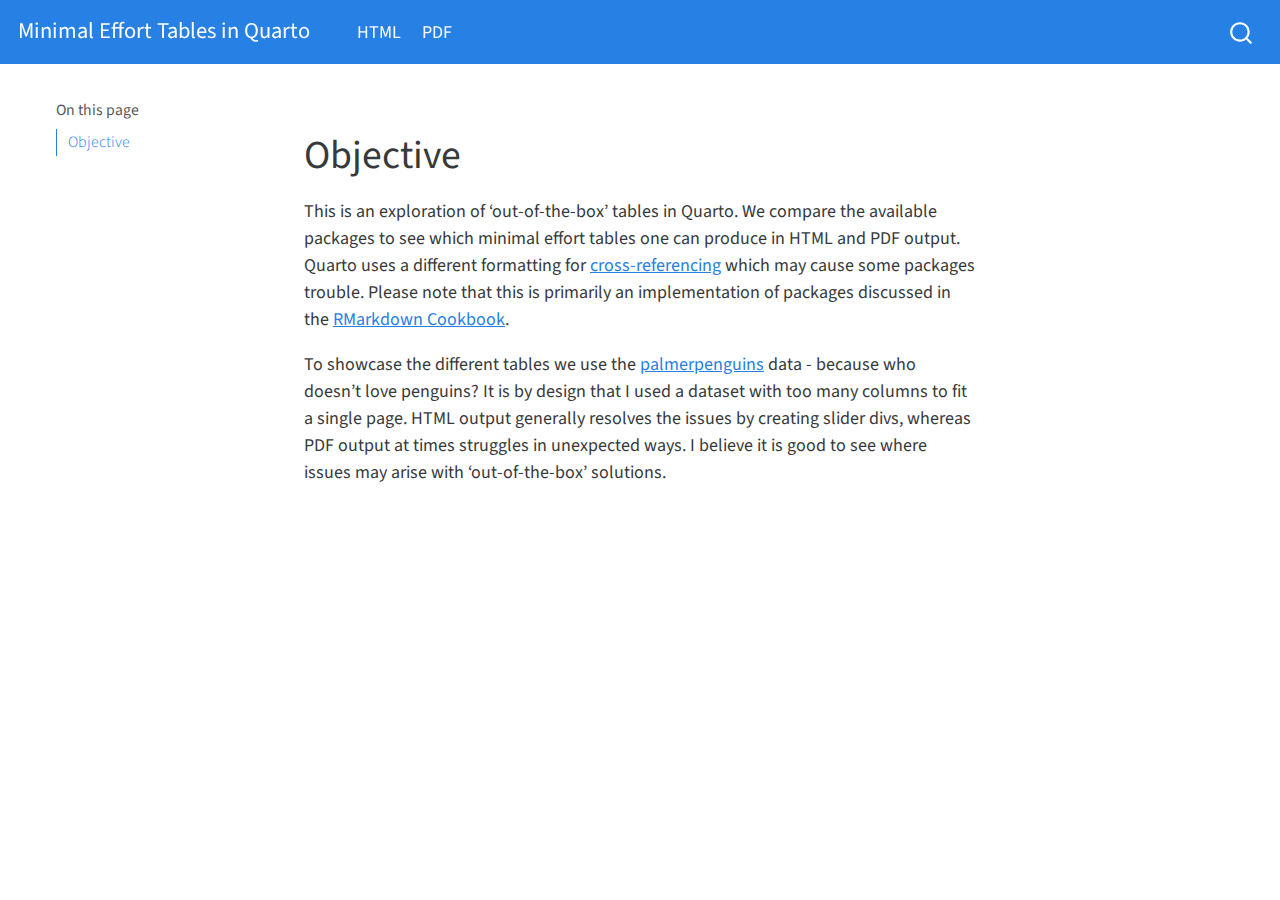
==== commit a529b478: "Built site for gh-pages" ====
--- a/index.html
+++ b/index.html
@@ -56,31 +56,6 @@
   }
 }</script>
 
-<link href="site_libs/tabwid-1.1.2/tabwid.css" rel="stylesheet">
-<script src="site_libs/htmlwidgets-1.5.4/htmlwidgets.js"></script>
-<link href="site_libs/datatables-css-0.0.0/datatables-crosstalk.css" rel="stylesheet">
-<script src="site_libs/datatables-binding-0.26/datatables.js"></script>
-<script src="site_libs/jquery-3.6.0/jquery-3.6.0.min.js"></script>
-<link href="site_libs/dt-core-1.12.1/css/jquery.dataTables.min.css" rel="stylesheet">
-<link href="site_libs/dt-core-1.12.1/css/jquery.dataTables.extra.css" rel="stylesheet">
-<script src="site_libs/dt-core-1.12.1/js/jquery.dataTables.min.js"></script>
-<link href="site_libs/crosstalk-1.2.0/css/crosstalk.min.css" rel="stylesheet">
-<script src="site_libs/crosstalk-1.2.0/js/crosstalk.min.js"></script>
-<script src="site_libs/core-js-2.5.3/shim.min.js"></script>
-<script src="site_libs/react-17.0.0/react.min.js"></script>
-<script src="site_libs/react-17.0.0/react-dom.min.js"></script>
-<script src="site_libs/reactwidget-1.0.0/react-tools.js"></script>
-<link href="site_libs/reactable-0.4.1/reactable.css" rel="stylesheet">
-<script src="site_libs/reactable-binding-0.4.1/reactable.js"></script>
-<link href="site_libs/handsontable-6.2.2/handsontable.full.min.css" rel="stylesheet">
-<script src="site_libs/handsontable-6.2.2/handsontable.full.min.js"></script>
-<script src="site_libs/handsontable-6.2.2/all.min.js"></script>
-<script src="site_libs/numbro.languages-2.0.6/languages.min.js"></script>
-<script src="site_libs/chroma-1.3.3/chroma.min.js"></script>
-<script src="site_libs/sparkline-2.1.2/jquery.sparkline.min.js"></script>
-<link href="site_libs/rhandsontable-0.3.7/rhandsontable.css" rel="stylesheet">
-<script src="site_libs/rhandsontable-binding-0.3.8/rhandsontable.js"></script>
-
 
 </head>
 
@@ -102,11 +77,11 @@
           <div class="collapse navbar-collapse" id="navbarCollapse">
             <ul class="navbar-nav navbar-nav-scroll me-auto">
   <li class="nav-item">
-    <a class="nav-link active" href="./index.html" aria-current="page">
+    <a class="nav-link" href="./overview.html">
  <span class="menu-text">HTML</span></a>
   </li>  
   <li class="nav-item">
-    <a class="nav-link" href="./index.pdf">
+    <a class="nav-link" href="./overview.pdf">
  <span class="menu-text">PDF</span></a>
   </li>  
 </ul>
@@ -123,24 +98,7 @@
     <h2 id="toc-title">On this page</h2>
    
   <ul>
-  <li><a href="#goal" id="toc-goal" class="nav-link active" data-scroll-target="#goal">Goal</a></li>
-  <li><a href="#knitrkable" id="toc-knitrkable" class="nav-link" data-scroll-target="#knitrkable">knitr::kable()</a></li>
-  <li><a href="#kableextrakable" id="toc-kableextrakable" class="nav-link" data-scroll-target="#kableextrakable">kableExtra::kable()</a></li>
-  <li><a href="#flextableflextable" id="toc-flextableflextable" class="nav-link" data-scroll-target="#flextableflextable">flextable::flextable()</a></li>
-  <li><a href="#huxtablehux" id="toc-huxtablehux" class="nav-link" data-scroll-target="#huxtablehux">huxtable::hux()</a></li>
-  <li><a href="#dtdatatable" id="toc-dtdatatable" class="nav-link" data-scroll-target="#dtdatatable">DT::datatable()</a></li>
-  <li><a href="#formattableformattable" id="toc-formattableformattable" class="nav-link" data-scroll-target="#formattableformattable">formattable::formattable()</a></li>
-  <li><a href="#reactablereactable" id="toc-reactablereactable" class="nav-link" data-scroll-target="#reactablereactable">reactable::reactable()</a></li>
-  <li><a href="#rhandsontablerhandsontable" id="toc-rhandsontablerhandsontable" class="nav-link" data-scroll-target="#rhandsontablerhandsontable">rhandsontable::rhandsontable()</a></li>
-  <li><a href="#pixiedust" id="toc-pixiedust" class="nav-link" data-scroll-target="#pixiedust">pixiedust</a></li>
-  <li><a href="#stargazerstargazer" id="toc-stargazerstargazer" class="nav-link" data-scroll-target="#stargazerstargazer">stargazer::stargazer</a></li>
-  <li><a href="#xtablextable" id="toc-xtablextable" class="nav-link" data-scroll-target="#xtablextable">xtable::xtable()</a></li>
-  <li><a href="#tangramtangram" id="toc-tangramtangram" class="nav-link" data-scroll-target="#tangramtangram">tangram::tangram()</a></li>
-  <li><a href="#ztableztable" id="toc-ztableztable" class="nav-link" data-scroll-target="#ztableztable">ztable::ztable()</a></li>
-  <li><a href="#condformatcondformat" id="toc-condformatcondformat" class="nav-link" data-scroll-target="#condformatcondformat">condformat::condformat()</a></li>
-  <li><a href="#panderpandoc.table" id="toc-panderpandoc.table" class="nav-link" data-scroll-target="#panderpandoc.table">pander::pandoc.table()</a></li>
-  <li><a href="#papajaapa_table" id="toc-papajaapa_table" class="nav-link" data-scroll-target="#papajaapa_table">papaja::apa_table()</a></li>
-  <li><a href="#gtgt" id="toc-gtgt" class="nav-link" data-scroll-target="#gtgt">gt::gt()</a></li>
+  <li><a href="#objective" id="toc-objective" class="nav-link active" data-scroll-target="#objective">Objective</a></li>
   </ul>
 </nav>
 </nav>
@@ -152,4699 +110,10 @@
 
 
 
-<section id="goal" class="level1 unnumbered">
-<h1 class="unnumbered">Goal</h1>
+<section id="objective" class="level1 unnumbered">
+<h1 class="unnumbered">Objective</h1>
 <p>This is an exploration of ‘out-of-the-box’ tables in Quarto. We compare the available packages to see which minimal effort tables one can produce in HTML and PDF output. Quarto uses a different formatting for <a href="https://quarto.org/docs/authoring/cross-references.html">cross-referencing</a> which may cause some packages trouble. Please note that this is primarily an implementation of packages discussed in the <a href="https://bookdown.org/yihui/rmarkdown-cookbook/table-other.html">RMarkdown Cookbook</a>.</p>
 <p>To showcase the different tables we use the <a href="https://allisonhorst.github.io/palmerpenguins/">palmerpenguins</a> data - because who doesn’t love penguins? It is by design that I used a dataset with too many columns to fit a single page. HTML output generally resolves the issues by creating slider divs, whereas PDF output at times struggles in unexpected ways. I believe it is good to see where issues may arise with ‘out-of-the-box’ solutions.</p>
-<div class="cell">
-
-</div>
-</section>
-<section id="knitrkable" class="level1">
-<h1>knitr::kable()</h1>
-<p>This is a cross-reference to <a href="#tbl-kable">Table&nbsp;1</a>, rendered with the default package <a href="https://www.rdocumentation.org/packages/knitr/versions/1.41">knitr</a> version 1.41.</p>
-<div class="cell">
-<div class="cell-output-display">
-<div id="tbl-kable">
-<table class="table table-sm table-striped">
-<caption>Table&nbsp;1: knitr::kable()</caption>
-<colgroup>
-<col style="width: 3%">
-<col style="width: 4%">
-<col style="width: 12%">
-<col style="width: 2%">
-<col style="width: 3%">
-<col style="width: 6%">
-<col style="width: 4%">
-<col style="width: 6%">
-<col style="width: 3%">
-<col style="width: 6%">
-<col style="width: 6%">
-<col style="width: 6%">
-<col style="width: 4%">
-<col style="width: 2%">
-<col style="width: 6%">
-<col style="width: 6%">
-<col style="width: 13%">
-</colgroup>
-<thead>
-<tr class="header">
-<th style="text-align: left;">studyName</th>
-<th style="text-align: right;">Sample Number</th>
-<th style="text-align: left;">Species</th>
-<th style="text-align: left;">Region</th>
-<th style="text-align: left;">Island</th>
-<th style="text-align: left;">Stage</th>
-<th style="text-align: left;">Individual ID</th>
-<th style="text-align: left;">Clutch Completion</th>
-<th style="text-align: left;">Date Egg</th>
-<th style="text-align: right;">Culmen Length (mm)</th>
-<th style="text-align: right;">Culmen Depth (mm)</th>
-<th style="text-align: right;">Flipper Length (mm)</th>
-<th style="text-align: right;">Body Mass (g)</th>
-<th style="text-align: left;">Sex</th>
-<th style="text-align: right;">Delta 15 N (o/oo)</th>
-<th style="text-align: right;">Delta 13 C (o/oo)</th>
-<th style="text-align: left;">Comments</th>
-</tr>
-</thead>
-<tbody>
-<tr class="odd">
-<td style="text-align: left;">PAL0708</td>
-<td style="text-align: right;">1</td>
-<td style="text-align: left;">Adelie Penguin (Pygoscelis adeliae)</td>
-<td style="text-align: left;">Anvers</td>
-<td style="text-align: left;">Torgersen</td>
-<td style="text-align: left;">Adult, 1 Egg Stage</td>
-<td style="text-align: left;">N1A1</td>
-<td style="text-align: left;">Yes</td>
-<td style="text-align: left;">2007-11-11</td>
-<td style="text-align: right;">39.1</td>
-<td style="text-align: right;">18.7</td>
-<td style="text-align: right;">181</td>
-<td style="text-align: right;">3750</td>
-<td style="text-align: left;">MALE</td>
-<td style="text-align: right;">NA</td>
-<td style="text-align: right;">NA</td>
-<td style="text-align: left;">Not enough blood for isotopes.</td>
-</tr>
-<tr class="even">
-<td style="text-align: left;">PAL0708</td>
-<td style="text-align: right;">2</td>
-<td style="text-align: left;">Adelie Penguin (Pygoscelis adeliae)</td>
-<td style="text-align: left;">Anvers</td>
-<td style="text-align: left;">Torgersen</td>
-<td style="text-align: left;">Adult, 1 Egg Stage</td>
-<td style="text-align: left;">N1A2</td>
-<td style="text-align: left;">Yes</td>
-<td style="text-align: left;">2007-11-11</td>
-<td style="text-align: right;">39.5</td>
-<td style="text-align: right;">17.4</td>
-<td style="text-align: right;">186</td>
-<td style="text-align: right;">3800</td>
-<td style="text-align: left;">FEMALE</td>
-<td style="text-align: right;">8.94956</td>
-<td style="text-align: right;">-24.69454</td>
-<td style="text-align: left;">NA</td>
-</tr>
-<tr class="odd">
-<td style="text-align: left;">PAL0708</td>
-<td style="text-align: right;">3</td>
-<td style="text-align: left;">Adelie Penguin (Pygoscelis adeliae)</td>
-<td style="text-align: left;">Anvers</td>
-<td style="text-align: left;">Torgersen</td>
-<td style="text-align: left;">Adult, 1 Egg Stage</td>
-<td style="text-align: left;">N2A1</td>
-<td style="text-align: left;">Yes</td>
-<td style="text-align: left;">2007-11-16</td>
-<td style="text-align: right;">40.3</td>
-<td style="text-align: right;">18.0</td>
-<td style="text-align: right;">195</td>
-<td style="text-align: right;">3250</td>
-<td style="text-align: left;">FEMALE</td>
-<td style="text-align: right;">8.36821</td>
-<td style="text-align: right;">-25.33302</td>
-<td style="text-align: left;">NA</td>
-</tr>
-<tr class="even">
-<td style="text-align: left;">PAL0708</td>
-<td style="text-align: right;">4</td>
-<td style="text-align: left;">Adelie Penguin (Pygoscelis adeliae)</td>
-<td style="text-align: left;">Anvers</td>
-<td style="text-align: left;">Torgersen</td>
-<td style="text-align: left;">Adult, 1 Egg Stage</td>
-<td style="text-align: left;">N2A2</td>
-<td style="text-align: left;">Yes</td>
-<td style="text-align: left;">2007-11-16</td>
-<td style="text-align: right;">NA</td>
-<td style="text-align: right;">NA</td>
-<td style="text-align: right;">NA</td>
-<td style="text-align: right;">NA</td>
-<td style="text-align: left;">NA</td>
-<td style="text-align: right;">NA</td>
-<td style="text-align: right;">NA</td>
-<td style="text-align: left;">Adult not sampled.</td>
-</tr>
-<tr class="odd">
-<td style="text-align: left;">PAL0708</td>
-<td style="text-align: right;">5</td>
-<td style="text-align: left;">Adelie Penguin (Pygoscelis adeliae)</td>
-<td style="text-align: left;">Anvers</td>
-<td style="text-align: left;">Torgersen</td>
-<td style="text-align: left;">Adult, 1 Egg Stage</td>
-<td style="text-align: left;">N3A1</td>
-<td style="text-align: left;">Yes</td>
-<td style="text-align: left;">2007-11-16</td>
-<td style="text-align: right;">36.7</td>
-<td style="text-align: right;">19.3</td>
-<td style="text-align: right;">193</td>
-<td style="text-align: right;">3450</td>
-<td style="text-align: left;">FEMALE</td>
-<td style="text-align: right;">8.76651</td>
-<td style="text-align: right;">-25.32426</td>
-<td style="text-align: left;">NA</td>
-</tr>
-<tr class="even">
-<td style="text-align: left;">PAL0708</td>
-<td style="text-align: right;">6</td>
-<td style="text-align: left;">Adelie Penguin (Pygoscelis adeliae)</td>
-<td style="text-align: left;">Anvers</td>
-<td style="text-align: left;">Torgersen</td>
-<td style="text-align: left;">Adult, 1 Egg Stage</td>
-<td style="text-align: left;">N3A2</td>
-<td style="text-align: left;">Yes</td>
-<td style="text-align: left;">2007-11-16</td>
-<td style="text-align: right;">39.3</td>
-<td style="text-align: right;">20.6</td>
-<td style="text-align: right;">190</td>
-<td style="text-align: right;">3650</td>
-<td style="text-align: left;">MALE</td>
-<td style="text-align: right;">8.66496</td>
-<td style="text-align: right;">-25.29805</td>
-<td style="text-align: left;">NA</td>
-</tr>
-<tr class="odd">
-<td style="text-align: left;">PAL0708</td>
-<td style="text-align: right;">7</td>
-<td style="text-align: left;">Adelie Penguin (Pygoscelis adeliae)</td>
-<td style="text-align: left;">Anvers</td>
-<td style="text-align: left;">Torgersen</td>
-<td style="text-align: left;">Adult, 1 Egg Stage</td>
-<td style="text-align: left;">N4A1</td>
-<td style="text-align: left;">No</td>
-<td style="text-align: left;">2007-11-15</td>
-<td style="text-align: right;">38.9</td>
-<td style="text-align: right;">17.8</td>
-<td style="text-align: right;">181</td>
-<td style="text-align: right;">3625</td>
-<td style="text-align: left;">FEMALE</td>
-<td style="text-align: right;">9.18718</td>
-<td style="text-align: right;">-25.21799</td>
-<td style="text-align: left;">Nest never observed with full clutch.</td>
-</tr>
-<tr class="even">
-<td style="text-align: left;">PAL0708</td>
-<td style="text-align: right;">8</td>
-<td style="text-align: left;">Adelie Penguin (Pygoscelis adeliae)</td>
-<td style="text-align: left;">Anvers</td>
-<td style="text-align: left;">Torgersen</td>
-<td style="text-align: left;">Adult, 1 Egg Stage</td>
-<td style="text-align: left;">N4A2</td>
-<td style="text-align: left;">No</td>
-<td style="text-align: left;">2007-11-15</td>
-<td style="text-align: right;">39.2</td>
-<td style="text-align: right;">19.6</td>
-<td style="text-align: right;">195</td>
-<td style="text-align: right;">4675</td>
-<td style="text-align: left;">MALE</td>
-<td style="text-align: right;">9.46060</td>
-<td style="text-align: right;">-24.89958</td>
-<td style="text-align: left;">Nest never observed with full clutch.</td>
-</tr>
-<tr class="odd">
-<td style="text-align: left;">PAL0708</td>
-<td style="text-align: right;">9</td>
-<td style="text-align: left;">Adelie Penguin (Pygoscelis adeliae)</td>
-<td style="text-align: left;">Anvers</td>
-<td style="text-align: left;">Torgersen</td>
-<td style="text-align: left;">Adult, 1 Egg Stage</td>
-<td style="text-align: left;">N5A1</td>
-<td style="text-align: left;">Yes</td>
-<td style="text-align: left;">2007-11-09</td>
-<td style="text-align: right;">34.1</td>
-<td style="text-align: right;">18.1</td>
-<td style="text-align: right;">193</td>
-<td style="text-align: right;">3475</td>
-<td style="text-align: left;">NA</td>
-<td style="text-align: right;">NA</td>
-<td style="text-align: right;">NA</td>
-<td style="text-align: left;">No blood sample obtained.</td>
-</tr>
-<tr class="even">
-<td style="text-align: left;">PAL0708</td>
-<td style="text-align: right;">10</td>
-<td style="text-align: left;">Adelie Penguin (Pygoscelis adeliae)</td>
-<td style="text-align: left;">Anvers</td>
-<td style="text-align: left;">Torgersen</td>
-<td style="text-align: left;">Adult, 1 Egg Stage</td>
-<td style="text-align: left;">N5A2</td>
-<td style="text-align: left;">Yes</td>
-<td style="text-align: left;">2007-11-09</td>
-<td style="text-align: right;">42.0</td>
-<td style="text-align: right;">20.2</td>
-<td style="text-align: right;">190</td>
-<td style="text-align: right;">4250</td>
-<td style="text-align: left;">NA</td>
-<td style="text-align: right;">9.13362</td>
-<td style="text-align: right;">-25.09368</td>
-<td style="text-align: left;">No blood sample obtained for sexing.</td>
-</tr>
-</tbody>
-</table>
-</div>
-</div>
-</div>
-</section>
-<section id="kableextrakable" class="level1">
-<h1>kableExtra::kable()</h1>
-<p>This is a cross-reference to <a href="#tbl-kableExtra">Table&nbsp;2</a>, rendered with the package <a href="https://github.com/haozhu233/kableExtra">kableExtra</a> version 1.3.4.</p>
-<div class="cell">
-<div class="cell-output-display">
-<div id="tbl-kableExtra">
-
-<table><caption>Table&nbsp;2:  kableExtra::kable() </caption>
- <thead>
-  <tr>
-   <th style="text-align:left;"> studyName </th>
-   <th style="text-align:right;"> Sample Number </th>
-   <th style="text-align:left;"> Species </th>
-   <th style="text-align:left;"> Region </th>
-   <th style="text-align:left;"> Island </th>
-   <th style="text-align:left;"> Stage </th>
-   <th style="text-align:left;"> Individual ID </th>
-   <th style="text-align:left;"> Clutch Completion </th>
-   <th style="text-align:left;"> Date Egg </th>
-   <th style="text-align:right;"> Culmen Length (mm) </th>
-   <th style="text-align:right;"> Culmen Depth (mm) </th>
-   <th style="text-align:right;"> Flipper Length (mm) </th>
-   <th style="text-align:right;"> Body Mass (g) </th>
-   <th style="text-align:left;"> Sex </th>
-   <th style="text-align:right;"> Delta 15 N (o/oo) </th>
-   <th style="text-align:right;"> Delta 13 C (o/oo) </th>
-   <th style="text-align:left;"> Comments </th>
-  </tr>
- </thead>
-<tbody>
-  <tr>
-   <td style="text-align:left;"> PAL0708 </td>
-   <td style="text-align:right;"> 1 </td>
-   <td style="text-align:left;"> Adelie Penguin (Pygoscelis adeliae) </td>
-   <td style="text-align:left;"> Anvers </td>
-   <td style="text-align:left;"> Torgersen </td>
-   <td style="text-align:left;"> Adult, 1 Egg Stage </td>
-   <td style="text-align:left;"> N1A1 </td>
-   <td style="text-align:left;"> Yes </td>
-   <td style="text-align:left;"> 2007-11-11 </td>
-   <td style="text-align:right;"> 39.1 </td>
-   <td style="text-align:right;"> 18.7 </td>
-   <td style="text-align:right;"> 181 </td>
-   <td style="text-align:right;"> 3750 </td>
-   <td style="text-align:left;"> MALE </td>
-   <td style="text-align:right;"> NA </td>
-   <td style="text-align:right;"> NA </td>
-   <td style="text-align:left;"> Not enough blood for isotopes. </td>
-  </tr>
-  <tr>
-   <td style="text-align:left;"> PAL0708 </td>
-   <td style="text-align:right;"> 2 </td>
-   <td style="text-align:left;"> Adelie Penguin (Pygoscelis adeliae) </td>
-   <td style="text-align:left;"> Anvers </td>
-   <td style="text-align:left;"> Torgersen </td>
-   <td style="text-align:left;"> Adult, 1 Egg Stage </td>
-   <td style="text-align:left;"> N1A2 </td>
-   <td style="text-align:left;"> Yes </td>
-   <td style="text-align:left;"> 2007-11-11 </td>
-   <td style="text-align:right;"> 39.5 </td>
-   <td style="text-align:right;"> 17.4 </td>
-   <td style="text-align:right;"> 186 </td>
-   <td style="text-align:right;"> 3800 </td>
-   <td style="text-align:left;"> FEMALE </td>
-   <td style="text-align:right;"> 8.94956 </td>
-   <td style="text-align:right;"> -24.69454 </td>
-   <td style="text-align:left;"> NA </td>
-  </tr>
-  <tr>
-   <td style="text-align:left;"> PAL0708 </td>
-   <td style="text-align:right;"> 3 </td>
-   <td style="text-align:left;"> Adelie Penguin (Pygoscelis adeliae) </td>
-   <td style="text-align:left;"> Anvers </td>
-   <td style="text-align:left;"> Torgersen </td>
-   <td style="text-align:left;"> Adult, 1 Egg Stage </td>
-   <td style="text-align:left;"> N2A1 </td>
-   <td style="text-align:left;"> Yes </td>
-   <td style="text-align:left;"> 2007-11-16 </td>
-   <td style="text-align:right;"> 40.3 </td>
-   <td style="text-align:right;"> 18.0 </td>
-   <td style="text-align:right;"> 195 </td>
-   <td style="text-align:right;"> 3250 </td>
-   <td style="text-align:left;"> FEMALE </td>
-   <td style="text-align:right;"> 8.36821 </td>
-   <td style="text-align:right;"> -25.33302 </td>
-   <td style="text-align:left;"> NA </td>
-  </tr>
-  <tr>
-   <td style="text-align:left;"> PAL0708 </td>
-   <td style="text-align:right;"> 4 </td>
-   <td style="text-align:left;"> Adelie Penguin (Pygoscelis adeliae) </td>
-   <td style="text-align:left;"> Anvers </td>
-   <td style="text-align:left;"> Torgersen </td>
-   <td style="text-align:left;"> Adult, 1 Egg Stage </td>
-   <td style="text-align:left;"> N2A2 </td>
-   <td style="text-align:left;"> Yes </td>
-   <td style="text-align:left;"> 2007-11-16 </td>
-   <td style="text-align:right;"> NA </td>
-   <td style="text-align:right;"> NA </td>
-   <td style="text-align:right;"> NA </td>
-   <td style="text-align:right;"> NA </td>
-   <td style="text-align:left;"> NA </td>
-   <td style="text-align:right;"> NA </td>
-   <td style="text-align:right;"> NA </td>
-   <td style="text-align:left;"> Adult not sampled. </td>
-  </tr>
-  <tr>
-   <td style="text-align:left;"> PAL0708 </td>
-   <td style="text-align:right;"> 5 </td>
-   <td style="text-align:left;"> Adelie Penguin (Pygoscelis adeliae) </td>
-   <td style="text-align:left;"> Anvers </td>
-   <td style="text-align:left;"> Torgersen </td>
-   <td style="text-align:left;"> Adult, 1 Egg Stage </td>
-   <td style="text-align:left;"> N3A1 </td>
-   <td style="text-align:left;"> Yes </td>
-   <td style="text-align:left;"> 2007-11-16 </td>
-   <td style="text-align:right;"> 36.7 </td>
-   <td style="text-align:right;"> 19.3 </td>
-   <td style="text-align:right;"> 193 </td>
-   <td style="text-align:right;"> 3450 </td>
-   <td style="text-align:left;"> FEMALE </td>
-   <td style="text-align:right;"> 8.76651 </td>
-   <td style="text-align:right;"> -25.32426 </td>
-   <td style="text-align:left;"> NA </td>
-  </tr>
-  <tr>
-   <td style="text-align:left;"> PAL0708 </td>
-   <td style="text-align:right;"> 6 </td>
-   <td style="text-align:left;"> Adelie Penguin (Pygoscelis adeliae) </td>
-   <td style="text-align:left;"> Anvers </td>
-   <td style="text-align:left;"> Torgersen </td>
-   <td style="text-align:left;"> Adult, 1 Egg Stage </td>
-   <td style="text-align:left;"> N3A2 </td>
-   <td style="text-align:left;"> Yes </td>
-   <td style="text-align:left;"> 2007-11-16 </td>
-   <td style="text-align:right;"> 39.3 </td>
-   <td style="text-align:right;"> 20.6 </td>
-   <td style="text-align:right;"> 190 </td>
-   <td style="text-align:right;"> 3650 </td>
-   <td style="text-align:left;"> MALE </td>
-   <td style="text-align:right;"> 8.66496 </td>
-   <td style="text-align:right;"> -25.29805 </td>
-   <td style="text-align:left;"> NA </td>
-  </tr>
-  <tr>
-   <td style="text-align:left;"> PAL0708 </td>
-   <td style="text-align:right;"> 7 </td>
-   <td style="text-align:left;"> Adelie Penguin (Pygoscelis adeliae) </td>
-   <td style="text-align:left;"> Anvers </td>
-   <td style="text-align:left;"> Torgersen </td>
-   <td style="text-align:left;"> Adult, 1 Egg Stage </td>
-   <td style="text-align:left;"> N4A1 </td>
-   <td style="text-align:left;"> No </td>
-   <td style="text-align:left;"> 2007-11-15 </td>
-   <td style="text-align:right;"> 38.9 </td>
-   <td style="text-align:right;"> 17.8 </td>
-   <td style="text-align:right;"> 181 </td>
-   <td style="text-align:right;"> 3625 </td>
-   <td style="text-align:left;"> FEMALE </td>
-   <td style="text-align:right;"> 9.18718 </td>
-   <td style="text-align:right;"> -25.21799 </td>
-   <td style="text-align:left;"> Nest never observed with full clutch. </td>
-  </tr>
-  <tr>
-   <td style="text-align:left;"> PAL0708 </td>
-   <td style="text-align:right;"> 8 </td>
-   <td style="text-align:left;"> Adelie Penguin (Pygoscelis adeliae) </td>
-   <td style="text-align:left;"> Anvers </td>
-   <td style="text-align:left;"> Torgersen </td>
-   <td style="text-align:left;"> Adult, 1 Egg Stage </td>
-   <td style="text-align:left;"> N4A2 </td>
-   <td style="text-align:left;"> No </td>
-   <td style="text-align:left;"> 2007-11-15 </td>
-   <td style="text-align:right;"> 39.2 </td>
-   <td style="text-align:right;"> 19.6 </td>
-   <td style="text-align:right;"> 195 </td>
-   <td style="text-align:right;"> 4675 </td>
-   <td style="text-align:left;"> MALE </td>
-   <td style="text-align:right;"> 9.46060 </td>
-   <td style="text-align:right;"> -24.89958 </td>
-   <td style="text-align:left;"> Nest never observed with full clutch. </td>
-  </tr>
-  <tr>
-   <td style="text-align:left;"> PAL0708 </td>
-   <td style="text-align:right;"> 9 </td>
-   <td style="text-align:left;"> Adelie Penguin (Pygoscelis adeliae) </td>
-   <td style="text-align:left;"> Anvers </td>
-   <td style="text-align:left;"> Torgersen </td>
-   <td style="text-align:left;"> Adult, 1 Egg Stage </td>
-   <td style="text-align:left;"> N5A1 </td>
-   <td style="text-align:left;"> Yes </td>
-   <td style="text-align:left;"> 2007-11-09 </td>
-   <td style="text-align:right;"> 34.1 </td>
-   <td style="text-align:right;"> 18.1 </td>
-   <td style="text-align:right;"> 193 </td>
-   <td style="text-align:right;"> 3475 </td>
-   <td style="text-align:left;"> NA </td>
-   <td style="text-align:right;"> NA </td>
-   <td style="text-align:right;"> NA </td>
-   <td style="text-align:left;"> No blood sample obtained. </td>
-  </tr>
-  <tr>
-   <td style="text-align:left;"> PAL0708 </td>
-   <td style="text-align:right;"> 10 </td>
-   <td style="text-align:left;"> Adelie Penguin (Pygoscelis adeliae) </td>
-   <td style="text-align:left;"> Anvers </td>
-   <td style="text-align:left;"> Torgersen </td>
-   <td style="text-align:left;"> Adult, 1 Egg Stage </td>
-   <td style="text-align:left;"> N5A2 </td>
-   <td style="text-align:left;"> Yes </td>
-   <td style="text-align:left;"> 2007-11-09 </td>
-   <td style="text-align:right;"> 42.0 </td>
-   <td style="text-align:right;"> 20.2 </td>
-   <td style="text-align:right;"> 190 </td>
-   <td style="text-align:right;"> 4250 </td>
-   <td style="text-align:left;"> NA </td>
-   <td style="text-align:right;"> 9.13362 </td>
-   <td style="text-align:right;"> -25.09368 </td>
-   <td style="text-align:left;"> No blood sample obtained for sexing. </td>
-  </tr>
-</tbody>
-</table>
-
-</div>
-</div>
-</div>
-</section>
-<section id="flextableflextable" class="level1">
-<h1>flextable::flextable()</h1>
-<p>This is a cross-reference to <a href="#tbl-flextable">Table&nbsp;3</a>, rendered with the package <a href="https://davidgohel.github.io/flextable/">flextable</a> version 0.8.3.</p>
-<div class="cell">
-<div class="cell-output-display">
-<div id="tbl-flextable">
-
-<div class="tabwid"><style>.cl-8fda8282{}.cl-8fbe85f0{font-family:'Arial';font-size:11pt;font-weight:normal;font-style:normal;text-decoration:none;color:rgba(0, 0, 0, 1.00);background-color:transparent;}.cl-8fc9735c{margin:0;text-align:left;border-bottom: 0 solid rgba(0, 0, 0, 1.00);border-top: 0 solid rgba(0, 0, 0, 1.00);border-left: 0 solid rgba(0, 0, 0, 1.00);border-right: 0 solid rgba(0, 0, 0, 1.00);padding-bottom:5pt;padding-top:5pt;padding-left:5pt;padding-right:5pt;line-height: 1;background-color:transparent;}.cl-8fc97366{margin:0;text-align:right;border-bottom: 0 solid rgba(0, 0, 0, 1.00);border-top: 0 solid rgba(0, 0, 0, 1.00);border-left: 0 solid rgba(0, 0, 0, 1.00);border-right: 0 solid rgba(0, 0, 0, 1.00);padding-bottom:5pt;padding-top:5pt;padding-left:5pt;padding-right:5pt;line-height: 1;background-color:transparent;}.cl-8fc9b894{width:0.75in;background-color:transparent;vertical-align: middle;border-bottom: 2pt solid rgba(102, 102, 102, 1.00);border-top: 2pt solid rgba(102, 102, 102, 1.00);border-left: 0 solid rgba(0, 0, 0, 1.00);border-right: 0 solid rgba(0, 0, 0, 1.00);margin-bottom:0;margin-top:0;margin-left:0;margin-right:0;}.cl-8fc9b89e{width:0.75in;background-color:transparent;vertical-align: middle;border-bottom: 2pt solid rgba(102, 102, 102, 1.00);border-top: 2pt solid rgba(102, 102, 102, 1.00);border-left: 0 solid rgba(0, 0, 0, 1.00);border-right: 0 solid rgba(0, 0, 0, 1.00);margin-bottom:0;margin-top:0;margin-left:0;margin-right:0;}.cl-8fc9b8a8{width:0.75in;background-color:transparent;vertical-align: middle;border-bottom: 0 solid rgba(0, 0, 0, 1.00);border-top: 0 solid rgba(0, 0, 0, 1.00);border-left: 0 solid rgba(0, 0, 0, 1.00);border-right: 0 solid rgba(0, 0, 0, 1.00);margin-bottom:0;margin-top:0;margin-left:0;margin-right:0;}.cl-8fc9b8b2{width:0.75in;background-color:transparent;vertical-align: middle;border-bottom: 0 solid rgba(0, 0, 0, 1.00);border-top: 0 solid rgba(0, 0, 0, 1.00);border-left: 0 solid rgba(0, 0, 0, 1.00);border-right: 0 solid rgba(0, 0, 0, 1.00);margin-bottom:0;margin-top:0;margin-left:0;margin-right:0;}.cl-8fc9b8bc{width:0.75in;background-color:transparent;vertical-align: middle;border-bottom: 2pt solid rgba(102, 102, 102, 1.00);border-top: 0 solid rgba(0, 0, 0, 1.00);border-left: 0 solid rgba(0, 0, 0, 1.00);border-right: 0 solid rgba(0, 0, 0, 1.00);margin-bottom:0;margin-top:0;margin-left:0;margin-right:0;}.cl-8fc9b8bd{width:0.75in;background-color:transparent;vertical-align: middle;border-bottom: 2pt solid rgba(102, 102, 102, 1.00);border-top: 0 solid rgba(0, 0, 0, 1.00);border-left: 0 solid rgba(0, 0, 0, 1.00);border-right: 0 solid rgba(0, 0, 0, 1.00);margin-bottom:0;margin-top:0;margin-left:0;margin-right:0;}</style><table class="cl-8fda8282"><caption>Table&nbsp;3:  flextable::flextable() </caption><thead><tr style="overflow-wrap:break-word;"><th class="cl-8fc9b894"><p class="cl-8fc9735c"><span class="cl-8fbe85f0">studyName</span></p></th><th class="cl-8fc9b89e"><p class="cl-8fc97366"><span class="cl-8fbe85f0">Sample Number</span></p></th><th class="cl-8fc9b894"><p class="cl-8fc9735c"><span class="cl-8fbe85f0">Species</span></p></th><th class="cl-8fc9b894"><p class="cl-8fc9735c"><span class="cl-8fbe85f0">Region</span></p></th><th class="cl-8fc9b894"><p class="cl-8fc9735c"><span class="cl-8fbe85f0">Island</span></p></th><th class="cl-8fc9b894"><p class="cl-8fc9735c"><span class="cl-8fbe85f0">Stage</span></p></th><th class="cl-8fc9b894"><p class="cl-8fc9735c"><span class="cl-8fbe85f0">Individual ID</span></p></th><th class="cl-8fc9b894"><p class="cl-8fc9735c"><span class="cl-8fbe85f0">Clutch Completion</span></p></th><th class="cl-8fc9b89e"><p class="cl-8fc97366"><span class="cl-8fbe85f0">Date Egg</span></p></th><th class="cl-8fc9b89e"><p class="cl-8fc97366"><span class="cl-8fbe85f0">Culmen Length (mm)</span></p></th><th class="cl-8fc9b89e"><p class="cl-8fc97366"><span class="cl-8fbe85f0">Culmen Depth (mm)</span></p></th><th class="cl-8fc9b89e"><p class="cl-8fc97366"><span class="cl-8fbe85f0">Flipper Length (mm)</span></p></th><th class="cl-8fc9b89e"><p class="cl-8fc97366"><span class="cl-8fbe85f0">Body Mass (g)</span></p></th><th class="cl-8fc9b894"><p class="cl-8fc9735c"><span class="cl-8fbe85f0">Sex</span></p></th><th class="cl-8fc9b89e"><p class="cl-8fc97366"><span class="cl-8fbe85f0">Delta 15 N (o/oo)</span></p></th><th class="cl-8fc9b89e"><p class="cl-8fc97366"><span class="cl-8fbe85f0">Delta 13 C (o/oo)</span></p></th><th class="cl-8fc9b894"><p class="cl-8fc9735c"><span class="cl-8fbe85f0">Comments</span></p></th></tr></thead><tbody><tr style="overflow-wrap:break-word;"><td class="cl-8fc9b8a8"><p class="cl-8fc9735c"><span class="cl-8fbe85f0">PAL0708</span></p></td><td class="cl-8fc9b8b2"><p class="cl-8fc97366"><span class="cl-8fbe85f0">1</span></p></td><td class="cl-8fc9b8a8"><p class="cl-8fc9735c"><span class="cl-8fbe85f0">Adelie Penguin (Pygoscelis adeliae)</span></p></td><td class="cl-8fc9b8a8"><p class="cl-8fc9735c"><span class="cl-8fbe85f0">Anvers</span></p></td><td class="cl-8fc9b8a8"><p class="cl-8fc9735c"><span class="cl-8fbe85f0">Torgersen</span></p></td><td class="cl-8fc9b8a8"><p class="cl-8fc9735c"><span class="cl-8fbe85f0">Adult, 1 Egg Stage</span></p></td><td class="cl-8fc9b8a8"><p class="cl-8fc9735c"><span class="cl-8fbe85f0">N1A1</span></p></td><td class="cl-8fc9b8a8"><p class="cl-8fc9735c"><span class="cl-8fbe85f0">Yes</span></p></td><td class="cl-8fc9b8b2"><p class="cl-8fc97366"><span class="cl-8fbe85f0">2007-11-11</span></p></td><td class="cl-8fc9b8b2"><p class="cl-8fc97366"><span class="cl-8fbe85f0">39.1</span></p></td><td class="cl-8fc9b8b2"><p class="cl-8fc97366"><span class="cl-8fbe85f0">18.7</span></p></td><td class="cl-8fc9b8b2"><p class="cl-8fc97366"><span class="cl-8fbe85f0">181</span></p></td><td class="cl-8fc9b8b2"><p class="cl-8fc97366"><span class="cl-8fbe85f0">3,750</span></p></td><td class="cl-8fc9b8a8"><p class="cl-8fc9735c"><span class="cl-8fbe85f0">MALE</span></p></td><td class="cl-8fc9b8b2"><p class="cl-8fc97366"><span class="cl-8fbe85f0"></span></p></td><td class="cl-8fc9b8b2"><p class="cl-8fc97366"><span class="cl-8fbe85f0"></span></p></td><td class="cl-8fc9b8a8"><p class="cl-8fc9735c"><span class="cl-8fbe85f0">Not enough blood for isotopes.</span></p></td></tr><tr style="overflow-wrap:break-word;"><td class="cl-8fc9b8a8"><p class="cl-8fc9735c"><span class="cl-8fbe85f0">PAL0708</span></p></td><td class="cl-8fc9b8b2"><p class="cl-8fc97366"><span class="cl-8fbe85f0">2</span></p></td><td class="cl-8fc9b8a8"><p class="cl-8fc9735c"><span class="cl-8fbe85f0">Adelie Penguin (Pygoscelis adeliae)</span></p></td><td class="cl-8fc9b8a8"><p class="cl-8fc9735c"><span class="cl-8fbe85f0">Anvers</span></p></td><td class="cl-8fc9b8a8"><p class="cl-8fc9735c"><span class="cl-8fbe85f0">Torgersen</span></p></td><td class="cl-8fc9b8a8"><p class="cl-8fc9735c"><span class="cl-8fbe85f0">Adult, 1 Egg Stage</span></p></td><td class="cl-8fc9b8a8"><p class="cl-8fc9735c"><span class="cl-8fbe85f0">N1A2</span></p></td><td class="cl-8fc9b8a8"><p class="cl-8fc9735c"><span class="cl-8fbe85f0">Yes</span></p></td><td class="cl-8fc9b8b2"><p class="cl-8fc97366"><span class="cl-8fbe85f0">2007-11-11</span></p></td><td class="cl-8fc9b8b2"><p class="cl-8fc97366"><span class="cl-8fbe85f0">39.5</span></p></td><td class="cl-8fc9b8b2"><p class="cl-8fc97366"><span class="cl-8fbe85f0">17.4</span></p></td><td class="cl-8fc9b8b2"><p class="cl-8fc97366"><span class="cl-8fbe85f0">186</span></p></td><td class="cl-8fc9b8b2"><p class="cl-8fc97366"><span class="cl-8fbe85f0">3,800</span></p></td><td class="cl-8fc9b8a8"><p class="cl-8fc9735c"><span class="cl-8fbe85f0">FEMALE</span></p></td><td class="cl-8fc9b8b2"><p class="cl-8fc97366"><span class="cl-8fbe85f0">8.94956</span></p></td><td class="cl-8fc9b8b2"><p class="cl-8fc97366"><span class="cl-8fbe85f0">-24.69454</span></p></td><td class="cl-8fc9b8a8"><p class="cl-8fc9735c"><span class="cl-8fbe85f0"></span></p></td></tr><tr style="overflow-wrap:break-word;"><td class="cl-8fc9b8a8"><p class="cl-8fc9735c"><span class="cl-8fbe85f0">PAL0708</span></p></td><td class="cl-8fc9b8b2"><p class="cl-8fc97366"><span class="cl-8fbe85f0">3</span></p></td><td class="cl-8fc9b8a8"><p class="cl-8fc9735c"><span class="cl-8fbe85f0">Adelie Penguin (Pygoscelis adeliae)</span></p></td><td class="cl-8fc9b8a8"><p class="cl-8fc9735c"><span class="cl-8fbe85f0">Anvers</span></p></td><td class="cl-8fc9b8a8"><p class="cl-8fc9735c"><span class="cl-8fbe85f0">Torgersen</span></p></td><td class="cl-8fc9b8a8"><p class="cl-8fc9735c"><span class="cl-8fbe85f0">Adult, 1 Egg Stage</span></p></td><td class="cl-8fc9b8a8"><p class="cl-8fc9735c"><span class="cl-8fbe85f0">N2A1</span></p></td><td class="cl-8fc9b8a8"><p class="cl-8fc9735c"><span class="cl-8fbe85f0">Yes</span></p></td><td class="cl-8fc9b8b2"><p class="cl-8fc97366"><span class="cl-8fbe85f0">2007-11-16</span></p></td><td class="cl-8fc9b8b2"><p class="cl-8fc97366"><span class="cl-8fbe85f0">40.3</span></p></td><td class="cl-8fc9b8b2"><p class="cl-8fc97366"><span class="cl-8fbe85f0">18.0</span></p></td><td class="cl-8fc9b8b2"><p class="cl-8fc97366"><span class="cl-8fbe85f0">195</span></p></td><td class="cl-8fc9b8b2"><p class="cl-8fc97366"><span class="cl-8fbe85f0">3,250</span></p></td><td class="cl-8fc9b8a8"><p class="cl-8fc9735c"><span class="cl-8fbe85f0">FEMALE</span></p></td><td class="cl-8fc9b8b2"><p class="cl-8fc97366"><span class="cl-8fbe85f0">8.36821</span></p></td><td class="cl-8fc9b8b2"><p class="cl-8fc97366"><span class="cl-8fbe85f0">-25.33302</span></p></td><td class="cl-8fc9b8a8"><p class="cl-8fc9735c"><span class="cl-8fbe85f0"></span></p></td></tr><tr style="overflow-wrap:break-word;"><td class="cl-8fc9b8a8"><p class="cl-8fc9735c"><span class="cl-8fbe85f0">PAL0708</span></p></td><td class="cl-8fc9b8b2"><p class="cl-8fc97366"><span class="cl-8fbe85f0">4</span></p></td><td class="cl-8fc9b8a8"><p class="cl-8fc9735c"><span class="cl-8fbe85f0">Adelie Penguin (Pygoscelis adeliae)</span></p></td><td class="cl-8fc9b8a8"><p class="cl-8fc9735c"><span class="cl-8fbe85f0">Anvers</span></p></td><td class="cl-8fc9b8a8"><p class="cl-8fc9735c"><span class="cl-8fbe85f0">Torgersen</span></p></td><td class="cl-8fc9b8a8"><p class="cl-8fc9735c"><span class="cl-8fbe85f0">Adult, 1 Egg Stage</span></p></td><td class="cl-8fc9b8a8"><p class="cl-8fc9735c"><span class="cl-8fbe85f0">N2A2</span></p></td><td class="cl-8fc9b8a8"><p class="cl-8fc9735c"><span class="cl-8fbe85f0">Yes</span></p></td><td class="cl-8fc9b8b2"><p class="cl-8fc97366"><span class="cl-8fbe85f0">2007-11-16</span></p></td><td class="cl-8fc9b8b2"><p class="cl-8fc97366"><span class="cl-8fbe85f0"></span></p></td><td class="cl-8fc9b8b2"><p class="cl-8fc97366"><span class="cl-8fbe85f0"></span></p></td><td class="cl-8fc9b8b2"><p class="cl-8fc97366"><span class="cl-8fbe85f0"></span></p></td><td class="cl-8fc9b8b2"><p class="cl-8fc97366"><span class="cl-8fbe85f0"></span></p></td><td class="cl-8fc9b8a8"><p class="cl-8fc9735c"><span class="cl-8fbe85f0"></span></p></td><td class="cl-8fc9b8b2"><p class="cl-8fc97366"><span class="cl-8fbe85f0"></span></p></td><td class="cl-8fc9b8b2"><p class="cl-8fc97366"><span class="cl-8fbe85f0"></span></p></td><td class="cl-8fc9b8a8"><p class="cl-8fc9735c"><span class="cl-8fbe85f0">Adult not sampled.</span></p></td></tr><tr style="overflow-wrap:break-word;"><td class="cl-8fc9b8a8"><p class="cl-8fc9735c"><span class="cl-8fbe85f0">PAL0708</span></p></td><td class="cl-8fc9b8b2"><p class="cl-8fc97366"><span class="cl-8fbe85f0">5</span></p></td><td class="cl-8fc9b8a8"><p class="cl-8fc9735c"><span class="cl-8fbe85f0">Adelie Penguin (Pygoscelis adeliae)</span></p></td><td class="cl-8fc9b8a8"><p class="cl-8fc9735c"><span class="cl-8fbe85f0">Anvers</span></p></td><td class="cl-8fc9b8a8"><p class="cl-8fc9735c"><span class="cl-8fbe85f0">Torgersen</span></p></td><td class="cl-8fc9b8a8"><p class="cl-8fc9735c"><span class="cl-8fbe85f0">Adult, 1 Egg Stage</span></p></td><td class="cl-8fc9b8a8"><p class="cl-8fc9735c"><span class="cl-8fbe85f0">N3A1</span></p></td><td class="cl-8fc9b8a8"><p class="cl-8fc9735c"><span class="cl-8fbe85f0">Yes</span></p></td><td class="cl-8fc9b8b2"><p class="cl-8fc97366"><span class="cl-8fbe85f0">2007-11-16</span></p></td><td class="cl-8fc9b8b2"><p class="cl-8fc97366"><span class="cl-8fbe85f0">36.7</span></p></td><td class="cl-8fc9b8b2"><p class="cl-8fc97366"><span class="cl-8fbe85f0">19.3</span></p></td><td class="cl-8fc9b8b2"><p class="cl-8fc97366"><span class="cl-8fbe85f0">193</span></p></td><td class="cl-8fc9b8b2"><p class="cl-8fc97366"><span class="cl-8fbe85f0">3,450</span></p></td><td class="cl-8fc9b8a8"><p class="cl-8fc9735c"><span class="cl-8fbe85f0">FEMALE</span></p></td><td class="cl-8fc9b8b2"><p class="cl-8fc97366"><span class="cl-8fbe85f0">8.76651</span></p></td><td class="cl-8fc9b8b2"><p class="cl-8fc97366"><span class="cl-8fbe85f0">-25.32426</span></p></td><td class="cl-8fc9b8a8"><p class="cl-8fc9735c"><span class="cl-8fbe85f0"></span></p></td></tr><tr style="overflow-wrap:break-word;"><td class="cl-8fc9b8a8"><p class="cl-8fc9735c"><span class="cl-8fbe85f0">PAL0708</span></p></td><td class="cl-8fc9b8b2"><p class="cl-8fc97366"><span class="cl-8fbe85f0">6</span></p></td><td class="cl-8fc9b8a8"><p class="cl-8fc9735c"><span class="cl-8fbe85f0">Adelie Penguin (Pygoscelis adeliae)</span></p></td><td class="cl-8fc9b8a8"><p class="cl-8fc9735c"><span class="cl-8fbe85f0">Anvers</span></p></td><td class="cl-8fc9b8a8"><p class="cl-8fc9735c"><span class="cl-8fbe85f0">Torgersen</span></p></td><td class="cl-8fc9b8a8"><p class="cl-8fc9735c"><span class="cl-8fbe85f0">Adult, 1 Egg Stage</span></p></td><td class="cl-8fc9b8a8"><p class="cl-8fc9735c"><span class="cl-8fbe85f0">N3A2</span></p></td><td class="cl-8fc9b8a8"><p class="cl-8fc9735c"><span class="cl-8fbe85f0">Yes</span></p></td><td class="cl-8fc9b8b2"><p class="cl-8fc97366"><span class="cl-8fbe85f0">2007-11-16</span></p></td><td class="cl-8fc9b8b2"><p class="cl-8fc97366"><span class="cl-8fbe85f0">39.3</span></p></td><td class="cl-8fc9b8b2"><p class="cl-8fc97366"><span class="cl-8fbe85f0">20.6</span></p></td><td class="cl-8fc9b8b2"><p class="cl-8fc97366"><span class="cl-8fbe85f0">190</span></p></td><td class="cl-8fc9b8b2"><p class="cl-8fc97366"><span class="cl-8fbe85f0">3,650</span></p></td><td class="cl-8fc9b8a8"><p class="cl-8fc9735c"><span class="cl-8fbe85f0">MALE</span></p></td><td class="cl-8fc9b8b2"><p class="cl-8fc97366"><span class="cl-8fbe85f0">8.66496</span></p></td><td class="cl-8fc9b8b2"><p class="cl-8fc97366"><span class="cl-8fbe85f0">-25.29805</span></p></td><td class="cl-8fc9b8a8"><p class="cl-8fc9735c"><span class="cl-8fbe85f0"></span></p></td></tr><tr style="overflow-wrap:break-word;"><td class="cl-8fc9b8a8"><p class="cl-8fc9735c"><span class="cl-8fbe85f0">PAL0708</span></p></td><td class="cl-8fc9b8b2"><p class="cl-8fc97366"><span class="cl-8fbe85f0">7</span></p></td><td class="cl-8fc9b8a8"><p class="cl-8fc9735c"><span class="cl-8fbe85f0">Adelie Penguin (Pygoscelis adeliae)</span></p></td><td class="cl-8fc9b8a8"><p class="cl-8fc9735c"><span class="cl-8fbe85f0">Anvers</span></p></td><td class="cl-8fc9b8a8"><p class="cl-8fc9735c"><span class="cl-8fbe85f0">Torgersen</span></p></td><td class="cl-8fc9b8a8"><p class="cl-8fc9735c"><span class="cl-8fbe85f0">Adult, 1 Egg Stage</span></p></td><td class="cl-8fc9b8a8"><p class="cl-8fc9735c"><span class="cl-8fbe85f0">N4A1</span></p></td><td class="cl-8fc9b8a8"><p class="cl-8fc9735c"><span class="cl-8fbe85f0">No</span></p></td><td class="cl-8fc9b8b2"><p class="cl-8fc97366"><span class="cl-8fbe85f0">2007-11-15</span></p></td><td class="cl-8fc9b8b2"><p class="cl-8fc97366"><span class="cl-8fbe85f0">38.9</span></p></td><td class="cl-8fc9b8b2"><p class="cl-8fc97366"><span class="cl-8fbe85f0">17.8</span></p></td><td class="cl-8fc9b8b2"><p class="cl-8fc97366"><span class="cl-8fbe85f0">181</span></p></td><td class="cl-8fc9b8b2"><p class="cl-8fc97366"><span class="cl-8fbe85f0">3,625</span></p></td><td class="cl-8fc9b8a8"><p class="cl-8fc9735c"><span class="cl-8fbe85f0">FEMALE</span></p></td><td class="cl-8fc9b8b2"><p class="cl-8fc97366"><span class="cl-8fbe85f0">9.18718</span></p></td><td class="cl-8fc9b8b2"><p class="cl-8fc97366"><span class="cl-8fbe85f0">-25.21799</span></p></td><td class="cl-8fc9b8a8"><p class="cl-8fc9735c"><span class="cl-8fbe85f0">Nest never observed with full clutch.</span></p></td></tr><tr style="overflow-wrap:break-word;"><td class="cl-8fc9b8a8"><p class="cl-8fc9735c"><span class="cl-8fbe85f0">PAL0708</span></p></td><td class="cl-8fc9b8b2"><p class="cl-8fc97366"><span class="cl-8fbe85f0">8</span></p></td><td class="cl-8fc9b8a8"><p class="cl-8fc9735c"><span class="cl-8fbe85f0">Adelie Penguin (Pygoscelis adeliae)</span></p></td><td class="cl-8fc9b8a8"><p class="cl-8fc9735c"><span class="cl-8fbe85f0">Anvers</span></p></td><td class="cl-8fc9b8a8"><p class="cl-8fc9735c"><span class="cl-8fbe85f0">Torgersen</span></p></td><td class="cl-8fc9b8a8"><p class="cl-8fc9735c"><span class="cl-8fbe85f0">Adult, 1 Egg Stage</span></p></td><td class="cl-8fc9b8a8"><p class="cl-8fc9735c"><span class="cl-8fbe85f0">N4A2</span></p></td><td class="cl-8fc9b8a8"><p class="cl-8fc9735c"><span class="cl-8fbe85f0">No</span></p></td><td class="cl-8fc9b8b2"><p class="cl-8fc97366"><span class="cl-8fbe85f0">2007-11-15</span></p></td><td class="cl-8fc9b8b2"><p class="cl-8fc97366"><span class="cl-8fbe85f0">39.2</span></p></td><td class="cl-8fc9b8b2"><p class="cl-8fc97366"><span class="cl-8fbe85f0">19.6</span></p></td><td class="cl-8fc9b8b2"><p class="cl-8fc97366"><span class="cl-8fbe85f0">195</span></p></td><td class="cl-8fc9b8b2"><p class="cl-8fc97366"><span class="cl-8fbe85f0">4,675</span></p></td><td class="cl-8fc9b8a8"><p class="cl-8fc9735c"><span class="cl-8fbe85f0">MALE</span></p></td><td class="cl-8fc9b8b2"><p class="cl-8fc97366"><span class="cl-8fbe85f0">9.46060</span></p></td><td class="cl-8fc9b8b2"><p class="cl-8fc97366"><span class="cl-8fbe85f0">-24.89958</span></p></td><td class="cl-8fc9b8a8"><p class="cl-8fc9735c"><span class="cl-8fbe85f0">Nest never observed with full clutch.</span></p></td></tr><tr style="overflow-wrap:break-word;"><td class="cl-8fc9b8a8"><p class="cl-8fc9735c"><span class="cl-8fbe85f0">PAL0708</span></p></td><td class="cl-8fc9b8b2"><p class="cl-8fc97366"><span class="cl-8fbe85f0">9</span></p></td><td class="cl-8fc9b8a8"><p class="cl-8fc9735c"><span class="cl-8fbe85f0">Adelie Penguin (Pygoscelis adeliae)</span></p></td><td class="cl-8fc9b8a8"><p class="cl-8fc9735c"><span class="cl-8fbe85f0">Anvers</span></p></td><td class="cl-8fc9b8a8"><p class="cl-8fc9735c"><span class="cl-8fbe85f0">Torgersen</span></p></td><td class="cl-8fc9b8a8"><p class="cl-8fc9735c"><span class="cl-8fbe85f0">Adult, 1 Egg Stage</span></p></td><td class="cl-8fc9b8a8"><p class="cl-8fc9735c"><span class="cl-8fbe85f0">N5A1</span></p></td><td class="cl-8fc9b8a8"><p class="cl-8fc9735c"><span class="cl-8fbe85f0">Yes</span></p></td><td class="cl-8fc9b8b2"><p class="cl-8fc97366"><span class="cl-8fbe85f0">2007-11-09</span></p></td><td class="cl-8fc9b8b2"><p class="cl-8fc97366"><span class="cl-8fbe85f0">34.1</span></p></td><td class="cl-8fc9b8b2"><p class="cl-8fc97366"><span class="cl-8fbe85f0">18.1</span></p></td><td class="cl-8fc9b8b2"><p class="cl-8fc97366"><span class="cl-8fbe85f0">193</span></p></td><td class="cl-8fc9b8b2"><p class="cl-8fc97366"><span class="cl-8fbe85f0">3,475</span></p></td><td class="cl-8fc9b8a8"><p class="cl-8fc9735c"><span class="cl-8fbe85f0"></span></p></td><td class="cl-8fc9b8b2"><p class="cl-8fc97366"><span class="cl-8fbe85f0"></span></p></td><td class="cl-8fc9b8b2"><p class="cl-8fc97366"><span class="cl-8fbe85f0"></span></p></td><td class="cl-8fc9b8a8"><p class="cl-8fc9735c"><span class="cl-8fbe85f0">No blood sample obtained.</span></p></td></tr><tr style="overflow-wrap:break-word;"><td class="cl-8fc9b8bc"><p class="cl-8fc9735c"><span class="cl-8fbe85f0">PAL0708</span></p></td><td class="cl-8fc9b8bd"><p class="cl-8fc97366"><span class="cl-8fbe85f0">10</span></p></td><td class="cl-8fc9b8bc"><p class="cl-8fc9735c"><span class="cl-8fbe85f0">Adelie Penguin (Pygoscelis adeliae)</span></p></td><td class="cl-8fc9b8bc"><p class="cl-8fc9735c"><span class="cl-8fbe85f0">Anvers</span></p></td><td class="cl-8fc9b8bc"><p class="cl-8fc9735c"><span class="cl-8fbe85f0">Torgersen</span></p></td><td class="cl-8fc9b8bc"><p class="cl-8fc9735c"><span class="cl-8fbe85f0">Adult, 1 Egg Stage</span></p></td><td class="cl-8fc9b8bc"><p class="cl-8fc9735c"><span class="cl-8fbe85f0">N5A2</span></p></td><td class="cl-8fc9b8bc"><p class="cl-8fc9735c"><span class="cl-8fbe85f0">Yes</span></p></td><td class="cl-8fc9b8bd"><p class="cl-8fc97366"><span class="cl-8fbe85f0">2007-11-09</span></p></td><td class="cl-8fc9b8bd"><p class="cl-8fc97366"><span class="cl-8fbe85f0">42.0</span></p></td><td class="cl-8fc9b8bd"><p class="cl-8fc97366"><span class="cl-8fbe85f0">20.2</span></p></td><td class="cl-8fc9b8bd"><p class="cl-8fc97366"><span class="cl-8fbe85f0">190</span></p></td><td class="cl-8fc9b8bd"><p class="cl-8fc97366"><span class="cl-8fbe85f0">4,250</span></p></td><td class="cl-8fc9b8bc"><p class="cl-8fc9735c"><span class="cl-8fbe85f0"></span></p></td><td class="cl-8fc9b8bd"><p class="cl-8fc97366"><span class="cl-8fbe85f0">9.13362</span></p></td><td class="cl-8fc9b8bd"><p class="cl-8fc97366"><span class="cl-8fbe85f0">-25.09368</span></p></td><td class="cl-8fc9b8bc"><p class="cl-8fc9735c"><span class="cl-8fbe85f0">No blood sample obtained for sexing.</span></p></td></tr></tbody></table></div>
-</div>
-</div>
-</div>
-</section>
-<section id="huxtablehux" class="level1">
-<h1>huxtable::hux()</h1>
-<p>This is a cross-reference to <a href="#tbl-huxtable">Table&nbsp;4</a>, rendered with the package <a href="https://hughjonesd.github.io/huxtable/">huxtable</a> version 5.5.1.</p>
-<div class="cell">
-<div class="cell-output-display">
-<div id="tbl-huxtable">
-
-<table class="huxtable" style="border-collapse: collapse; border: 0px; margin-bottom: 2em; margin-top: 2em; ; margin-left: auto; margin-right: auto;  " id="tab:tbl-huxtable"><caption>Table&nbsp;4:  huxtable::hux() </caption>
-<colgroup><col><col><col><col><col><col><col><col><col><col><col><col><col><col><col><col><col></colgroup><tbody><tr>
-<th style="vertical-align: top; text-align: left; white-space: normal; border-style: solid solid solid solid; border-width: 0pt 0pt 0pt 0pt;    padding: 6pt 6pt 6pt 6pt; font-weight: normal;">studyName</th><th style="vertical-align: top; text-align: right; white-space: normal; border-style: solid solid solid solid; border-width: 0pt 0pt 0pt 0pt;    padding: 6pt 6pt 6pt 6pt; font-weight: normal;">Sample Number</th><th style="vertical-align: top; text-align: left; white-space: normal; border-style: solid solid solid solid; border-width: 0pt 0pt 0pt 0pt;    padding: 6pt 6pt 6pt 6pt; font-weight: normal;">Species</th><th style="vertical-align: top; text-align: left; white-space: normal; border-style: solid solid solid solid; border-width: 0pt 0pt 0pt 0pt;    padding: 6pt 6pt 6pt 6pt; font-weight: normal;">Region</th><th style="vertical-align: top; text-align: left; white-space: normal; border-style: solid solid solid solid; border-width: 0pt 0pt 0pt 0pt;    padding: 6pt 6pt 6pt 6pt; font-weight: normal;">Island</th><th style="vertical-align: top; text-align: left; white-space: normal; border-style: solid solid solid solid; border-width: 0pt 0pt 0pt 0pt;    padding: 6pt 6pt 6pt 6pt; font-weight: normal;">Stage</th><th style="vertical-align: top; text-align: left; white-space: normal; border-style: solid solid solid solid; border-width: 0pt 0pt 0pt 0pt;    padding: 6pt 6pt 6pt 6pt; font-weight: normal;">Individual ID</th><th style="vertical-align: top; text-align: left; white-space: normal; border-style: solid solid solid solid; border-width: 0pt 0pt 0pt 0pt;    padding: 6pt 6pt 6pt 6pt; font-weight: normal;">Clutch Completion</th><th style="vertical-align: top; text-align: right; white-space: normal; border-style: solid solid solid solid; border-width: 0pt 0pt 0pt 0pt;    padding: 6pt 6pt 6pt 6pt; font-weight: normal;">Date Egg</th><th style="vertical-align: top; text-align: right; white-space: normal; border-style: solid solid solid solid; border-width: 0pt 0pt 0pt 0pt;    padding: 6pt 6pt 6pt 6pt; font-weight: normal;">Culmen Length (mm)</th><th style="vertical-align: top; text-align: right; white-space: normal; border-style: solid solid solid solid; border-width: 0pt 0pt 0pt 0pt;    padding: 6pt 6pt 6pt 6pt; font-weight: normal;">Culmen Depth (mm)</th><th style="vertical-align: top; text-align: right; white-space: normal; border-style: solid solid solid solid; border-width: 0pt 0pt 0pt 0pt;    padding: 6pt 6pt 6pt 6pt; font-weight: normal;">Flipper Length (mm)</th><th style="vertical-align: top; text-align: right; white-space: normal; border-style: solid solid solid solid; border-width: 0pt 0pt 0pt 0pt;    padding: 6pt 6pt 6pt 6pt; font-weight: normal;">Body Mass (g)</th><th style="vertical-align: top; text-align: left; white-space: normal; border-style: solid solid solid solid; border-width: 0pt 0pt 0pt 0pt;    padding: 6pt 6pt 6pt 6pt; font-weight: normal;">Sex</th><th style="vertical-align: top; text-align: right; white-space: normal; border-style: solid solid solid solid; border-width: 0pt 0pt 0pt 0pt;    padding: 6pt 6pt 6pt 6pt; font-weight: normal;">Delta 15 N (o/oo)</th><th style="vertical-align: top; text-align: right; white-space: normal; border-style: solid solid solid solid; border-width: 0pt 0pt 0pt 0pt;    padding: 6pt 6pt 6pt 6pt; font-weight: normal;">Delta 13 C (o/oo)</th><th style="vertical-align: top; text-align: left; white-space: normal; border-style: solid solid solid solid; border-width: 0pt 0pt 0pt 0pt;    padding: 6pt 6pt 6pt 6pt; font-weight: normal;">Comments</th></tr>
-<tr>
-<td style="vertical-align: top; text-align: left; white-space: normal; border-style: solid solid solid solid; border-width: 0pt 0pt 0pt 0pt;    padding: 6pt 6pt 6pt 6pt; font-weight: normal;">PAL0708</td><td style="vertical-align: top; text-align: right; white-space: normal; border-style: solid solid solid solid; border-width: 0pt 0pt 0pt 0pt;    padding: 6pt 6pt 6pt 6pt; font-weight: normal;">1</td><td style="vertical-align: top; text-align: left; white-space: normal; border-style: solid solid solid solid; border-width: 0pt 0pt 0pt 0pt;    padding: 6pt 6pt 6pt 6pt; font-weight: normal;">Adelie Penguin (Pygoscelis adeliae)</td><td style="vertical-align: top; text-align: left; white-space: normal; border-style: solid solid solid solid; border-width: 0pt 0pt 0pt 0pt;    padding: 6pt 6pt 6pt 6pt; font-weight: normal;">Anvers</td><td style="vertical-align: top; text-align: left; white-space: normal; border-style: solid solid solid solid; border-width: 0pt 0pt 0pt 0pt;    padding: 6pt 6pt 6pt 6pt; font-weight: normal;">Torgersen</td><td style="vertical-align: top; text-align: left; white-space: normal; border-style: solid solid solid solid; border-width: 0pt 0pt 0pt 0pt;    padding: 6pt 6pt 6pt 6pt; font-weight: normal;">Adult, 1 Egg Stage</td><td style="vertical-align: top; text-align: left; white-space: normal; border-style: solid solid solid solid; border-width: 0pt 0pt 0pt 0pt;    padding: 6pt 6pt 6pt 6pt; font-weight: normal;">N1A1</td><td style="vertical-align: top; text-align: left; white-space: normal; border-style: solid solid solid solid; border-width: 0pt 0pt 0pt 0pt;    padding: 6pt 6pt 6pt 6pt; font-weight: normal;">Yes</td><td style="vertical-align: top; text-align: right; white-space: normal; border-style: solid solid solid solid; border-width: 0pt 0pt 0pt 0pt;    padding: 6pt 6pt 6pt 6pt; font-weight: normal;">2007-11-11</td><td style="vertical-align: top; text-align: right; white-space: normal; border-style: solid solid solid solid; border-width: 0pt 0pt 0pt 0pt;    padding: 6pt 6pt 6pt 6pt; font-weight: normal;">39.1</td><td style="vertical-align: top; text-align: right; white-space: normal; border-style: solid solid solid solid; border-width: 0pt 0pt 0pt 0pt;    padding: 6pt 6pt 6pt 6pt; font-weight: normal;">18.7</td><td style="vertical-align: top; text-align: right; white-space: normal; border-style: solid solid solid solid; border-width: 0pt 0pt 0pt 0pt;    padding: 6pt 6pt 6pt 6pt; font-weight: normal;">181</td><td style="vertical-align: top; text-align: right; white-space: normal; border-style: solid solid solid solid; border-width: 0pt 0pt 0pt 0pt;    padding: 6pt 6pt 6pt 6pt; font-weight: normal;">3.75e+03</td><td style="vertical-align: top; text-align: left; white-space: normal; border-style: solid solid solid solid; border-width: 0pt 0pt 0pt 0pt;    padding: 6pt 6pt 6pt 6pt; font-weight: normal;">MALE</td><td style="vertical-align: top; text-align: right; white-space: normal; border-style: solid solid solid solid; border-width: 0pt 0pt 0pt 0pt;    padding: 6pt 6pt 6pt 6pt; font-weight: normal;">&nbsp;&nbsp;&nbsp;</td><td style="vertical-align: top; text-align: right; white-space: normal; border-style: solid solid solid solid; border-width: 0pt 0pt 0pt 0pt;    padding: 6pt 6pt 6pt 6pt; font-weight: normal;">&nbsp;&nbsp;</td><td style="vertical-align: top; text-align: left; white-space: normal; border-style: solid solid solid solid; border-width: 0pt 0pt 0pt 0pt;    padding: 6pt 6pt 6pt 6pt; font-weight: normal;">Not enough blood for isotopes.</td></tr>
-<tr>
-<td style="vertical-align: top; text-align: left; white-space: normal; border-style: solid solid solid solid; border-width: 0pt 0pt 0pt 0pt;    padding: 6pt 6pt 6pt 6pt; font-weight: normal;">PAL0708</td><td style="vertical-align: top; text-align: right; white-space: normal; border-style: solid solid solid solid; border-width: 0pt 0pt 0pt 0pt;    padding: 6pt 6pt 6pt 6pt; font-weight: normal;">2</td><td style="vertical-align: top; text-align: left; white-space: normal; border-style: solid solid solid solid; border-width: 0pt 0pt 0pt 0pt;    padding: 6pt 6pt 6pt 6pt; font-weight: normal;">Adelie Penguin (Pygoscelis adeliae)</td><td style="vertical-align: top; text-align: left; white-space: normal; border-style: solid solid solid solid; border-width: 0pt 0pt 0pt 0pt;    padding: 6pt 6pt 6pt 6pt; font-weight: normal;">Anvers</td><td style="vertical-align: top; text-align: left; white-space: normal; border-style: solid solid solid solid; border-width: 0pt 0pt 0pt 0pt;    padding: 6pt 6pt 6pt 6pt; font-weight: normal;">Torgersen</td><td style="vertical-align: top; text-align: left; white-space: normal; border-style: solid solid solid solid; border-width: 0pt 0pt 0pt 0pt;    padding: 6pt 6pt 6pt 6pt; font-weight: normal;">Adult, 1 Egg Stage</td><td style="vertical-align: top; text-align: left; white-space: normal; border-style: solid solid solid solid; border-width: 0pt 0pt 0pt 0pt;    padding: 6pt 6pt 6pt 6pt; font-weight: normal;">N1A2</td><td style="vertical-align: top; text-align: left; white-space: normal; border-style: solid solid solid solid; border-width: 0pt 0pt 0pt 0pt;    padding: 6pt 6pt 6pt 6pt; font-weight: normal;">Yes</td><td style="vertical-align: top; text-align: right; white-space: normal; border-style: solid solid solid solid; border-width: 0pt 0pt 0pt 0pt;    padding: 6pt 6pt 6pt 6pt; font-weight: normal;">2007-11-11</td><td style="vertical-align: top; text-align: right; white-space: normal; border-style: solid solid solid solid; border-width: 0pt 0pt 0pt 0pt;    padding: 6pt 6pt 6pt 6pt; font-weight: normal;">39.5</td><td style="vertical-align: top; text-align: right; white-space: normal; border-style: solid solid solid solid; border-width: 0pt 0pt 0pt 0pt;    padding: 6pt 6pt 6pt 6pt; font-weight: normal;">17.4</td><td style="vertical-align: top; text-align: right; white-space: normal; border-style: solid solid solid solid; border-width: 0pt 0pt 0pt 0pt;    padding: 6pt 6pt 6pt 6pt; font-weight: normal;">186</td><td style="vertical-align: top; text-align: right; white-space: normal; border-style: solid solid solid solid; border-width: 0pt 0pt 0pt 0pt;    padding: 6pt 6pt 6pt 6pt; font-weight: normal;">3.8e+03&nbsp;</td><td style="vertical-align: top; text-align: left; white-space: normal; border-style: solid solid solid solid; border-width: 0pt 0pt 0pt 0pt;    padding: 6pt 6pt 6pt 6pt; font-weight: normal;">FEMALE</td><td style="vertical-align: top; text-align: right; white-space: normal; border-style: solid solid solid solid; border-width: 0pt 0pt 0pt 0pt;    padding: 6pt 6pt 6pt 6pt; font-weight: normal;">8.95</td><td style="vertical-align: top; text-align: right; white-space: normal; border-style: solid solid solid solid; border-width: 0pt 0pt 0pt 0pt;    padding: 6pt 6pt 6pt 6pt; font-weight: normal;">-24.7</td><td style="vertical-align: top; text-align: left; white-space: normal; border-style: solid solid solid solid; border-width: 0pt 0pt 0pt 0pt;    padding: 6pt 6pt 6pt 6pt; font-weight: normal;"></td></tr>
-<tr>
-<td style="vertical-align: top; text-align: left; white-space: normal; border-style: solid solid solid solid; border-width: 0pt 0pt 0pt 0pt;    padding: 6pt 6pt 6pt 6pt; font-weight: normal;">PAL0708</td><td style="vertical-align: top; text-align: right; white-space: normal; border-style: solid solid solid solid; border-width: 0pt 0pt 0pt 0pt;    padding: 6pt 6pt 6pt 6pt; font-weight: normal;">3</td><td style="vertical-align: top; text-align: left; white-space: normal; border-style: solid solid solid solid; border-width: 0pt 0pt 0pt 0pt;    padding: 6pt 6pt 6pt 6pt; font-weight: normal;">Adelie Penguin (Pygoscelis adeliae)</td><td style="vertical-align: top; text-align: left; white-space: normal; border-style: solid solid solid solid; border-width: 0pt 0pt 0pt 0pt;    padding: 6pt 6pt 6pt 6pt; font-weight: normal;">Anvers</td><td style="vertical-align: top; text-align: left; white-space: normal; border-style: solid solid solid solid; border-width: 0pt 0pt 0pt 0pt;    padding: 6pt 6pt 6pt 6pt; font-weight: normal;">Torgersen</td><td style="vertical-align: top; text-align: left; white-space: normal; border-style: solid solid solid solid; border-width: 0pt 0pt 0pt 0pt;    padding: 6pt 6pt 6pt 6pt; font-weight: normal;">Adult, 1 Egg Stage</td><td style="vertical-align: top; text-align: left; white-space: normal; border-style: solid solid solid solid; border-width: 0pt 0pt 0pt 0pt;    padding: 6pt 6pt 6pt 6pt; font-weight: normal;">N2A1</td><td style="vertical-align: top; text-align: left; white-space: normal; border-style: solid solid solid solid; border-width: 0pt 0pt 0pt 0pt;    padding: 6pt 6pt 6pt 6pt; font-weight: normal;">Yes</td><td style="vertical-align: top; text-align: right; white-space: normal; border-style: solid solid solid solid; border-width: 0pt 0pt 0pt 0pt;    padding: 6pt 6pt 6pt 6pt; font-weight: normal;">2007-11-16</td><td style="vertical-align: top; text-align: right; white-space: normal; border-style: solid solid solid solid; border-width: 0pt 0pt 0pt 0pt;    padding: 6pt 6pt 6pt 6pt; font-weight: normal;">40.3</td><td style="vertical-align: top; text-align: right; white-space: normal; border-style: solid solid solid solid; border-width: 0pt 0pt 0pt 0pt;    padding: 6pt 6pt 6pt 6pt; font-weight: normal;">18&nbsp;&nbsp;</td><td style="vertical-align: top; text-align: right; white-space: normal; border-style: solid solid solid solid; border-width: 0pt 0pt 0pt 0pt;    padding: 6pt 6pt 6pt 6pt; font-weight: normal;">195</td><td style="vertical-align: top; text-align: right; white-space: normal; border-style: solid solid solid solid; border-width: 0pt 0pt 0pt 0pt;    padding: 6pt 6pt 6pt 6pt; font-weight: normal;">3.25e+03</td><td style="vertical-align: top; text-align: left; white-space: normal; border-style: solid solid solid solid; border-width: 0pt 0pt 0pt 0pt;    padding: 6pt 6pt 6pt 6pt; font-weight: normal;">FEMALE</td><td style="vertical-align: top; text-align: right; white-space: normal; border-style: solid solid solid solid; border-width: 0pt 0pt 0pt 0pt;    padding: 6pt 6pt 6pt 6pt; font-weight: normal;">8.37</td><td style="vertical-align: top; text-align: right; white-space: normal; border-style: solid solid solid solid; border-width: 0pt 0pt 0pt 0pt;    padding: 6pt 6pt 6pt 6pt; font-weight: normal;">-25.3</td><td style="vertical-align: top; text-align: left; white-space: normal; border-style: solid solid solid solid; border-width: 0pt 0pt 0pt 0pt;    padding: 6pt 6pt 6pt 6pt; font-weight: normal;"></td></tr>
-<tr>
-<td style="vertical-align: top; text-align: left; white-space: normal; border-style: solid solid solid solid; border-width: 0pt 0pt 0pt 0pt;    padding: 6pt 6pt 6pt 6pt; font-weight: normal;">PAL0708</td><td style="vertical-align: top; text-align: right; white-space: normal; border-style: solid solid solid solid; border-width: 0pt 0pt 0pt 0pt;    padding: 6pt 6pt 6pt 6pt; font-weight: normal;">4</td><td style="vertical-align: top; text-align: left; white-space: normal; border-style: solid solid solid solid; border-width: 0pt 0pt 0pt 0pt;    padding: 6pt 6pt 6pt 6pt; font-weight: normal;">Adelie Penguin (Pygoscelis adeliae)</td><td style="vertical-align: top; text-align: left; white-space: normal; border-style: solid solid solid solid; border-width: 0pt 0pt 0pt 0pt;    padding: 6pt 6pt 6pt 6pt; font-weight: normal;">Anvers</td><td style="vertical-align: top; text-align: left; white-space: normal; border-style: solid solid solid solid; border-width: 0pt 0pt 0pt 0pt;    padding: 6pt 6pt 6pt 6pt; font-weight: normal;">Torgersen</td><td style="vertical-align: top; text-align: left; white-space: normal; border-style: solid solid solid solid; border-width: 0pt 0pt 0pt 0pt;    padding: 6pt 6pt 6pt 6pt; font-weight: normal;">Adult, 1 Egg Stage</td><td style="vertical-align: top; text-align: left; white-space: normal; border-style: solid solid solid solid; border-width: 0pt 0pt 0pt 0pt;    padding: 6pt 6pt 6pt 6pt; font-weight: normal;">N2A2</td><td style="vertical-align: top; text-align: left; white-space: normal; border-style: solid solid solid solid; border-width: 0pt 0pt 0pt 0pt;    padding: 6pt 6pt 6pt 6pt; font-weight: normal;">Yes</td><td style="vertical-align: top; text-align: right; white-space: normal; border-style: solid solid solid solid; border-width: 0pt 0pt 0pt 0pt;    padding: 6pt 6pt 6pt 6pt; font-weight: normal;">2007-11-16</td><td style="vertical-align: top; text-align: right; white-space: normal; border-style: solid solid solid solid; border-width: 0pt 0pt 0pt 0pt;    padding: 6pt 6pt 6pt 6pt; font-weight: normal;">&nbsp;&nbsp;</td><td style="vertical-align: top; text-align: right; white-space: normal; border-style: solid solid solid solid; border-width: 0pt 0pt 0pt 0pt;    padding: 6pt 6pt 6pt 6pt; font-weight: normal;">&nbsp;&nbsp;</td><td style="vertical-align: top; text-align: right; white-space: normal; border-style: solid solid solid solid; border-width: 0pt 0pt 0pt 0pt;    padding: 6pt 6pt 6pt 6pt; font-weight: normal;"></td><td style="vertical-align: top; text-align: right; white-space: normal; border-style: solid solid solid solid; border-width: 0pt 0pt 0pt 0pt;    padding: 6pt 6pt 6pt 6pt; font-weight: normal;">&nbsp;&nbsp;&nbsp;&nbsp;&nbsp;&nbsp;&nbsp;</td><td style="vertical-align: top; text-align: left; white-space: normal; border-style: solid solid solid solid; border-width: 0pt 0pt 0pt 0pt;    padding: 6pt 6pt 6pt 6pt; font-weight: normal;"></td><td style="vertical-align: top; text-align: right; white-space: normal; border-style: solid solid solid solid; border-width: 0pt 0pt 0pt 0pt;    padding: 6pt 6pt 6pt 6pt; font-weight: normal;">&nbsp;&nbsp;&nbsp;</td><td style="vertical-align: top; text-align: right; white-space: normal; border-style: solid solid solid solid; border-width: 0pt 0pt 0pt 0pt;    padding: 6pt 6pt 6pt 6pt; font-weight: normal;">&nbsp;&nbsp;</td><td style="vertical-align: top; text-align: left; white-space: normal; border-style: solid solid solid solid; border-width: 0pt 0pt 0pt 0pt;    padding: 6pt 6pt 6pt 6pt; font-weight: normal;">Adult not sampled.</td></tr>
-<tr>
-<td style="vertical-align: top; text-align: left; white-space: normal; border-style: solid solid solid solid; border-width: 0pt 0pt 0pt 0pt;    padding: 6pt 6pt 6pt 6pt; font-weight: normal;">PAL0708</td><td style="vertical-align: top; text-align: right; white-space: normal; border-style: solid solid solid solid; border-width: 0pt 0pt 0pt 0pt;    padding: 6pt 6pt 6pt 6pt; font-weight: normal;">5</td><td style="vertical-align: top; text-align: left; white-space: normal; border-style: solid solid solid solid; border-width: 0pt 0pt 0pt 0pt;    padding: 6pt 6pt 6pt 6pt; font-weight: normal;">Adelie Penguin (Pygoscelis adeliae)</td><td style="vertical-align: top; text-align: left; white-space: normal; border-style: solid solid solid solid; border-width: 0pt 0pt 0pt 0pt;    padding: 6pt 6pt 6pt 6pt; font-weight: normal;">Anvers</td><td style="vertical-align: top; text-align: left; white-space: normal; border-style: solid solid solid solid; border-width: 0pt 0pt 0pt 0pt;    padding: 6pt 6pt 6pt 6pt; font-weight: normal;">Torgersen</td><td style="vertical-align: top; text-align: left; white-space: normal; border-style: solid solid solid solid; border-width: 0pt 0pt 0pt 0pt;    padding: 6pt 6pt 6pt 6pt; font-weight: normal;">Adult, 1 Egg Stage</td><td style="vertical-align: top; text-align: left; white-space: normal; border-style: solid solid solid solid; border-width: 0pt 0pt 0pt 0pt;    padding: 6pt 6pt 6pt 6pt; font-weight: normal;">N3A1</td><td style="vertical-align: top; text-align: left; white-space: normal; border-style: solid solid solid solid; border-width: 0pt 0pt 0pt 0pt;    padding: 6pt 6pt 6pt 6pt; font-weight: normal;">Yes</td><td style="vertical-align: top; text-align: right; white-space: normal; border-style: solid solid solid solid; border-width: 0pt 0pt 0pt 0pt;    padding: 6pt 6pt 6pt 6pt; font-weight: normal;">2007-11-16</td><td style="vertical-align: top; text-align: right; white-space: normal; border-style: solid solid solid solid; border-width: 0pt 0pt 0pt 0pt;    padding: 6pt 6pt 6pt 6pt; font-weight: normal;">36.7</td><td style="vertical-align: top; text-align: right; white-space: normal; border-style: solid solid solid solid; border-width: 0pt 0pt 0pt 0pt;    padding: 6pt 6pt 6pt 6pt; font-weight: normal;">19.3</td><td style="vertical-align: top; text-align: right; white-space: normal; border-style: solid solid solid solid; border-width: 0pt 0pt 0pt 0pt;    padding: 6pt 6pt 6pt 6pt; font-weight: normal;">193</td><td style="vertical-align: top; text-align: right; white-space: normal; border-style: solid solid solid solid; border-width: 0pt 0pt 0pt 0pt;    padding: 6pt 6pt 6pt 6pt; font-weight: normal;">3.45e+03</td><td style="vertical-align: top; text-align: left; white-space: normal; border-style: solid solid solid solid; border-width: 0pt 0pt 0pt 0pt;    padding: 6pt 6pt 6pt 6pt; font-weight: normal;">FEMALE</td><td style="vertical-align: top; text-align: right; white-space: normal; border-style: solid solid solid solid; border-width: 0pt 0pt 0pt 0pt;    padding: 6pt 6pt 6pt 6pt; font-weight: normal;">8.77</td><td style="vertical-align: top; text-align: right; white-space: normal; border-style: solid solid solid solid; border-width: 0pt 0pt 0pt 0pt;    padding: 6pt 6pt 6pt 6pt; font-weight: normal;">-25.3</td><td style="vertical-align: top; text-align: left; white-space: normal; border-style: solid solid solid solid; border-width: 0pt 0pt 0pt 0pt;    padding: 6pt 6pt 6pt 6pt; font-weight: normal;"></td></tr>
-<tr>
-<td style="vertical-align: top; text-align: left; white-space: normal; border-style: solid solid solid solid; border-width: 0pt 0pt 0pt 0pt;    padding: 6pt 6pt 6pt 6pt; font-weight: normal;">PAL0708</td><td style="vertical-align: top; text-align: right; white-space: normal; border-style: solid solid solid solid; border-width: 0pt 0pt 0pt 0pt;    padding: 6pt 6pt 6pt 6pt; font-weight: normal;">6</td><td style="vertical-align: top; text-align: left; white-space: normal; border-style: solid solid solid solid; border-width: 0pt 0pt 0pt 0pt;    padding: 6pt 6pt 6pt 6pt; font-weight: normal;">Adelie Penguin (Pygoscelis adeliae)</td><td style="vertical-align: top; text-align: left; white-space: normal; border-style: solid solid solid solid; border-width: 0pt 0pt 0pt 0pt;    padding: 6pt 6pt 6pt 6pt; font-weight: normal;">Anvers</td><td style="vertical-align: top; text-align: left; white-space: normal; border-style: solid solid solid solid; border-width: 0pt 0pt 0pt 0pt;    padding: 6pt 6pt 6pt 6pt; font-weight: normal;">Torgersen</td><td style="vertical-align: top; text-align: left; white-space: normal; border-style: solid solid solid solid; border-width: 0pt 0pt 0pt 0pt;    padding: 6pt 6pt 6pt 6pt; font-weight: normal;">Adult, 1 Egg Stage</td><td style="vertical-align: top; text-align: left; white-space: normal; border-style: solid solid solid solid; border-width: 0pt 0pt 0pt 0pt;    padding: 6pt 6pt 6pt 6pt; font-weight: normal;">N3A2</td><td style="vertical-align: top; text-align: left; white-space: normal; border-style: solid solid solid solid; border-width: 0pt 0pt 0pt 0pt;    padding: 6pt 6pt 6pt 6pt; font-weight: normal;">Yes</td><td style="vertical-align: top; text-align: right; white-space: normal; border-style: solid solid solid solid; border-width: 0pt 0pt 0pt 0pt;    padding: 6pt 6pt 6pt 6pt; font-weight: normal;">2007-11-16</td><td style="vertical-align: top; text-align: right; white-space: normal; border-style: solid solid solid solid; border-width: 0pt 0pt 0pt 0pt;    padding: 6pt 6pt 6pt 6pt; font-weight: normal;">39.3</td><td style="vertical-align: top; text-align: right; white-space: normal; border-style: solid solid solid solid; border-width: 0pt 0pt 0pt 0pt;    padding: 6pt 6pt 6pt 6pt; font-weight: normal;">20.6</td><td style="vertical-align: top; text-align: right; white-space: normal; border-style: solid solid solid solid; border-width: 0pt 0pt 0pt 0pt;    padding: 6pt 6pt 6pt 6pt; font-weight: normal;">190</td><td style="vertical-align: top; text-align: right; white-space: normal; border-style: solid solid solid solid; border-width: 0pt 0pt 0pt 0pt;    padding: 6pt 6pt 6pt 6pt; font-weight: normal;">3.65e+03</td><td style="vertical-align: top; text-align: left; white-space: normal; border-style: solid solid solid solid; border-width: 0pt 0pt 0pt 0pt;    padding: 6pt 6pt 6pt 6pt; font-weight: normal;">MALE</td><td style="vertical-align: top; text-align: right; white-space: normal; border-style: solid solid solid solid; border-width: 0pt 0pt 0pt 0pt;    padding: 6pt 6pt 6pt 6pt; font-weight: normal;">8.66</td><td style="vertical-align: top; text-align: right; white-space: normal; border-style: solid solid solid solid; border-width: 0pt 0pt 0pt 0pt;    padding: 6pt 6pt 6pt 6pt; font-weight: normal;">-25.3</td><td style="vertical-align: top; text-align: left; white-space: normal; border-style: solid solid solid solid; border-width: 0pt 0pt 0pt 0pt;    padding: 6pt 6pt 6pt 6pt; font-weight: normal;"></td></tr>
-<tr>
-<td style="vertical-align: top; text-align: left; white-space: normal; border-style: solid solid solid solid; border-width: 0pt 0pt 0pt 0pt;    padding: 6pt 6pt 6pt 6pt; font-weight: normal;">PAL0708</td><td style="vertical-align: top; text-align: right; white-space: normal; border-style: solid solid solid solid; border-width: 0pt 0pt 0pt 0pt;    padding: 6pt 6pt 6pt 6pt; font-weight: normal;">7</td><td style="vertical-align: top; text-align: left; white-space: normal; border-style: solid solid solid solid; border-width: 0pt 0pt 0pt 0pt;    padding: 6pt 6pt 6pt 6pt; font-weight: normal;">Adelie Penguin (Pygoscelis adeliae)</td><td style="vertical-align: top; text-align: left; white-space: normal; border-style: solid solid solid solid; border-width: 0pt 0pt 0pt 0pt;    padding: 6pt 6pt 6pt 6pt; font-weight: normal;">Anvers</td><td style="vertical-align: top; text-align: left; white-space: normal; border-style: solid solid solid solid; border-width: 0pt 0pt 0pt 0pt;    padding: 6pt 6pt 6pt 6pt; font-weight: normal;">Torgersen</td><td style="vertical-align: top; text-align: left; white-space: normal; border-style: solid solid solid solid; border-width: 0pt 0pt 0pt 0pt;    padding: 6pt 6pt 6pt 6pt; font-weight: normal;">Adult, 1 Egg Stage</td><td style="vertical-align: top; text-align: left; white-space: normal; border-style: solid solid solid solid; border-width: 0pt 0pt 0pt 0pt;    padding: 6pt 6pt 6pt 6pt; font-weight: normal;">N4A1</td><td style="vertical-align: top; text-align: left; white-space: normal; border-style: solid solid solid solid; border-width: 0pt 0pt 0pt 0pt;    padding: 6pt 6pt 6pt 6pt; font-weight: normal;">No</td><td style="vertical-align: top; text-align: right; white-space: normal; border-style: solid solid solid solid; border-width: 0pt 0pt 0pt 0pt;    padding: 6pt 6pt 6pt 6pt; font-weight: normal;">2007-11-15</td><td style="vertical-align: top; text-align: right; white-space: normal; border-style: solid solid solid solid; border-width: 0pt 0pt 0pt 0pt;    padding: 6pt 6pt 6pt 6pt; font-weight: normal;">38.9</td><td style="vertical-align: top; text-align: right; white-space: normal; border-style: solid solid solid solid; border-width: 0pt 0pt 0pt 0pt;    padding: 6pt 6pt 6pt 6pt; font-weight: normal;">17.8</td><td style="vertical-align: top; text-align: right; white-space: normal; border-style: solid solid solid solid; border-width: 0pt 0pt 0pt 0pt;    padding: 6pt 6pt 6pt 6pt; font-weight: normal;">181</td><td style="vertical-align: top; text-align: right; white-space: normal; border-style: solid solid solid solid; border-width: 0pt 0pt 0pt 0pt;    padding: 6pt 6pt 6pt 6pt; font-weight: normal;">3.62e+03</td><td style="vertical-align: top; text-align: left; white-space: normal; border-style: solid solid solid solid; border-width: 0pt 0pt 0pt 0pt;    padding: 6pt 6pt 6pt 6pt; font-weight: normal;">FEMALE</td><td style="vertical-align: top; text-align: right; white-space: normal; border-style: solid solid solid solid; border-width: 0pt 0pt 0pt 0pt;    padding: 6pt 6pt 6pt 6pt; font-weight: normal;">9.19</td><td style="vertical-align: top; text-align: right; white-space: normal; border-style: solid solid solid solid; border-width: 0pt 0pt 0pt 0pt;    padding: 6pt 6pt 6pt 6pt; font-weight: normal;">-25.2</td><td style="vertical-align: top; text-align: left; white-space: normal; border-style: solid solid solid solid; border-width: 0pt 0pt 0pt 0pt;    padding: 6pt 6pt 6pt 6pt; font-weight: normal;">Nest never observed with full clutch.</td></tr>
-<tr>
-<td style="vertical-align: top; text-align: left; white-space: normal; border-style: solid solid solid solid; border-width: 0pt 0pt 0pt 0pt;    padding: 6pt 6pt 6pt 6pt; font-weight: normal;">PAL0708</td><td style="vertical-align: top; text-align: right; white-space: normal; border-style: solid solid solid solid; border-width: 0pt 0pt 0pt 0pt;    padding: 6pt 6pt 6pt 6pt; font-weight: normal;">8</td><td style="vertical-align: top; text-align: left; white-space: normal; border-style: solid solid solid solid; border-width: 0pt 0pt 0pt 0pt;    padding: 6pt 6pt 6pt 6pt; font-weight: normal;">Adelie Penguin (Pygoscelis adeliae)</td><td style="vertical-align: top; text-align: left; white-space: normal; border-style: solid solid solid solid; border-width: 0pt 0pt 0pt 0pt;    padding: 6pt 6pt 6pt 6pt; font-weight: normal;">Anvers</td><td style="vertical-align: top; text-align: left; white-space: normal; border-style: solid solid solid solid; border-width: 0pt 0pt 0pt 0pt;    padding: 6pt 6pt 6pt 6pt; font-weight: normal;">Torgersen</td><td style="vertical-align: top; text-align: left; white-space: normal; border-style: solid solid solid solid; border-width: 0pt 0pt 0pt 0pt;    padding: 6pt 6pt 6pt 6pt; font-weight: normal;">Adult, 1 Egg Stage</td><td style="vertical-align: top; text-align: left; white-space: normal; border-style: solid solid solid solid; border-width: 0pt 0pt 0pt 0pt;    padding: 6pt 6pt 6pt 6pt; font-weight: normal;">N4A2</td><td style="vertical-align: top; text-align: left; white-space: normal; border-style: solid solid solid solid; border-width: 0pt 0pt 0pt 0pt;    padding: 6pt 6pt 6pt 6pt; font-weight: normal;">No</td><td style="vertical-align: top; text-align: right; white-space: normal; border-style: solid solid solid solid; border-width: 0pt 0pt 0pt 0pt;    padding: 6pt 6pt 6pt 6pt; font-weight: normal;">2007-11-15</td><td style="vertical-align: top; text-align: right; white-space: normal; border-style: solid solid solid solid; border-width: 0pt 0pt 0pt 0pt;    padding: 6pt 6pt 6pt 6pt; font-weight: normal;">39.2</td><td style="vertical-align: top; text-align: right; white-space: normal; border-style: solid solid solid solid; border-width: 0pt 0pt 0pt 0pt;    padding: 6pt 6pt 6pt 6pt; font-weight: normal;">19.6</td><td style="vertical-align: top; text-align: right; white-space: normal; border-style: solid solid solid solid; border-width: 0pt 0pt 0pt 0pt;    padding: 6pt 6pt 6pt 6pt; font-weight: normal;">195</td><td style="vertical-align: top; text-align: right; white-space: normal; border-style: solid solid solid solid; border-width: 0pt 0pt 0pt 0pt;    padding: 6pt 6pt 6pt 6pt; font-weight: normal;">4.68e+03</td><td style="vertical-align: top; text-align: left; white-space: normal; border-style: solid solid solid solid; border-width: 0pt 0pt 0pt 0pt;    padding: 6pt 6pt 6pt 6pt; font-weight: normal;">MALE</td><td style="vertical-align: top; text-align: right; white-space: normal; border-style: solid solid solid solid; border-width: 0pt 0pt 0pt 0pt;    padding: 6pt 6pt 6pt 6pt; font-weight: normal;">9.46</td><td style="vertical-align: top; text-align: right; white-space: normal; border-style: solid solid solid solid; border-width: 0pt 0pt 0pt 0pt;    padding: 6pt 6pt 6pt 6pt; font-weight: normal;">-24.9</td><td style="vertical-align: top; text-align: left; white-space: normal; border-style: solid solid solid solid; border-width: 0pt 0pt 0pt 0pt;    padding: 6pt 6pt 6pt 6pt; font-weight: normal;">Nest never observed with full clutch.</td></tr>
-<tr>
-<td style="vertical-align: top; text-align: left; white-space: normal; border-style: solid solid solid solid; border-width: 0pt 0pt 0pt 0pt;    padding: 6pt 6pt 6pt 6pt; font-weight: normal;">PAL0708</td><td style="vertical-align: top; text-align: right; white-space: normal; border-style: solid solid solid solid; border-width: 0pt 0pt 0pt 0pt;    padding: 6pt 6pt 6pt 6pt; font-weight: normal;">9</td><td style="vertical-align: top; text-align: left; white-space: normal; border-style: solid solid solid solid; border-width: 0pt 0pt 0pt 0pt;    padding: 6pt 6pt 6pt 6pt; font-weight: normal;">Adelie Penguin (Pygoscelis adeliae)</td><td style="vertical-align: top; text-align: left; white-space: normal; border-style: solid solid solid solid; border-width: 0pt 0pt 0pt 0pt;    padding: 6pt 6pt 6pt 6pt; font-weight: normal;">Anvers</td><td style="vertical-align: top; text-align: left; white-space: normal; border-style: solid solid solid solid; border-width: 0pt 0pt 0pt 0pt;    padding: 6pt 6pt 6pt 6pt; font-weight: normal;">Torgersen</td><td style="vertical-align: top; text-align: left; white-space: normal; border-style: solid solid solid solid; border-width: 0pt 0pt 0pt 0pt;    padding: 6pt 6pt 6pt 6pt; font-weight: normal;">Adult, 1 Egg Stage</td><td style="vertical-align: top; text-align: left; white-space: normal; border-style: solid solid solid solid; border-width: 0pt 0pt 0pt 0pt;    padding: 6pt 6pt 6pt 6pt; font-weight: normal;">N5A1</td><td style="vertical-align: top; text-align: left; white-space: normal; border-style: solid solid solid solid; border-width: 0pt 0pt 0pt 0pt;    padding: 6pt 6pt 6pt 6pt; font-weight: normal;">Yes</td><td style="vertical-align: top; text-align: right; white-space: normal; border-style: solid solid solid solid; border-width: 0pt 0pt 0pt 0pt;    padding: 6pt 6pt 6pt 6pt; font-weight: normal;">2007-11-09</td><td style="vertical-align: top; text-align: right; white-space: normal; border-style: solid solid solid solid; border-width: 0pt 0pt 0pt 0pt;    padding: 6pt 6pt 6pt 6pt; font-weight: normal;">34.1</td><td style="vertical-align: top; text-align: right; white-space: normal; border-style: solid solid solid solid; border-width: 0pt 0pt 0pt 0pt;    padding: 6pt 6pt 6pt 6pt; font-weight: normal;">18.1</td><td style="vertical-align: top; text-align: right; white-space: normal; border-style: solid solid solid solid; border-width: 0pt 0pt 0pt 0pt;    padding: 6pt 6pt 6pt 6pt; font-weight: normal;">193</td><td style="vertical-align: top; text-align: right; white-space: normal; border-style: solid solid solid solid; border-width: 0pt 0pt 0pt 0pt;    padding: 6pt 6pt 6pt 6pt; font-weight: normal;">3.48e+03</td><td style="vertical-align: top; text-align: left; white-space: normal; border-style: solid solid solid solid; border-width: 0pt 0pt 0pt 0pt;    padding: 6pt 6pt 6pt 6pt; font-weight: normal;"></td><td style="vertical-align: top; text-align: right; white-space: normal; border-style: solid solid solid solid; border-width: 0pt 0pt 0pt 0pt;    padding: 6pt 6pt 6pt 6pt; font-weight: normal;">&nbsp;&nbsp;&nbsp;</td><td style="vertical-align: top; text-align: right; white-space: normal; border-style: solid solid solid solid; border-width: 0pt 0pt 0pt 0pt;    padding: 6pt 6pt 6pt 6pt; font-weight: normal;">&nbsp;&nbsp;</td><td style="vertical-align: top; text-align: left; white-space: normal; border-style: solid solid solid solid; border-width: 0pt 0pt 0pt 0pt;    padding: 6pt 6pt 6pt 6pt; font-weight: normal;">No blood sample obtained.</td></tr>
-<tr>
-<td style="vertical-align: top; text-align: left; white-space: normal; border-style: solid solid solid solid; border-width: 0pt 0pt 0pt 0pt;    padding: 6pt 6pt 6pt 6pt; font-weight: normal;">PAL0708</td><td style="vertical-align: top; text-align: right; white-space: normal; border-style: solid solid solid solid; border-width: 0pt 0pt 0pt 0pt;    padding: 6pt 6pt 6pt 6pt; font-weight: normal;">10</td><td style="vertical-align: top; text-align: left; white-space: normal; border-style: solid solid solid solid; border-width: 0pt 0pt 0pt 0pt;    padding: 6pt 6pt 6pt 6pt; font-weight: normal;">Adelie Penguin (Pygoscelis adeliae)</td><td style="vertical-align: top; text-align: left; white-space: normal; border-style: solid solid solid solid; border-width: 0pt 0pt 0pt 0pt;    padding: 6pt 6pt 6pt 6pt; font-weight: normal;">Anvers</td><td style="vertical-align: top; text-align: left; white-space: normal; border-style: solid solid solid solid; border-width: 0pt 0pt 0pt 0pt;    padding: 6pt 6pt 6pt 6pt; font-weight: normal;">Torgersen</td><td style="vertical-align: top; text-align: left; white-space: normal; border-style: solid solid solid solid; border-width: 0pt 0pt 0pt 0pt;    padding: 6pt 6pt 6pt 6pt; font-weight: normal;">Adult, 1 Egg Stage</td><td style="vertical-align: top; text-align: left; white-space: normal; border-style: solid solid solid solid; border-width: 0pt 0pt 0pt 0pt;    padding: 6pt 6pt 6pt 6pt; font-weight: normal;">N5A2</td><td style="vertical-align: top; text-align: left; white-space: normal; border-style: solid solid solid solid; border-width: 0pt 0pt 0pt 0pt;    padding: 6pt 6pt 6pt 6pt; font-weight: normal;">Yes</td><td style="vertical-align: top; text-align: right; white-space: normal; border-style: solid solid solid solid; border-width: 0pt 0pt 0pt 0pt;    padding: 6pt 6pt 6pt 6pt; font-weight: normal;">2007-11-09</td><td style="vertical-align: top; text-align: right; white-space: normal; border-style: solid solid solid solid; border-width: 0pt 0pt 0pt 0pt;    padding: 6pt 6pt 6pt 6pt; font-weight: normal;">42&nbsp;&nbsp;</td><td style="vertical-align: top; text-align: right; white-space: normal; border-style: solid solid solid solid; border-width: 0pt 0pt 0pt 0pt;    padding: 6pt 6pt 6pt 6pt; font-weight: normal;">20.2</td><td style="vertical-align: top; text-align: right; white-space: normal; border-style: solid solid solid solid; border-width: 0pt 0pt 0pt 0pt;    padding: 6pt 6pt 6pt 6pt; font-weight: normal;">190</td><td style="vertical-align: top; text-align: right; white-space: normal; border-style: solid solid solid solid; border-width: 0pt 0pt 0pt 0pt;    padding: 6pt 6pt 6pt 6pt; font-weight: normal;">4.25e+03</td><td style="vertical-align: top; text-align: left; white-space: normal; border-style: solid solid solid solid; border-width: 0pt 0pt 0pt 0pt;    padding: 6pt 6pt 6pt 6pt; font-weight: normal;"></td><td style="vertical-align: top; text-align: right; white-space: normal; border-style: solid solid solid solid; border-width: 0pt 0pt 0pt 0pt;    padding: 6pt 6pt 6pt 6pt; font-weight: normal;">9.13</td><td style="vertical-align: top; text-align: right; white-space: normal; border-style: solid solid solid solid; border-width: 0pt 0pt 0pt 0pt;    padding: 6pt 6pt 6pt 6pt; font-weight: normal;">-25.1</td><td style="vertical-align: top; text-align: left; white-space: normal; border-style: solid solid solid solid; border-width: 0pt 0pt 0pt 0pt;    padding: 6pt 6pt 6pt 6pt; font-weight: normal;">No blood sample obtained for sexing.</td></tr>
-</tbody></table>
-
-</div>
-</div>
-</div>
-</section>
-<section id="dtdatatable" class="level1">
-<h1>DT::datatable()</h1>
-<p>This is a cross-reference to <strong>?@tbl-DT</strong>, rendered with the package <a href="https://github.com/rstudio/DT">DT</a> version 0.26.</p>
-<div class="callout-note callout callout-style-default callout-captioned">
-<div class="callout-header d-flex align-content-center">
-<div class="callout-icon-container">
-<i class="callout-icon"></i>
-</div>
-<div class="callout-caption-container flex-fill">
-Note
-</div>
-</div>
-<div class="callout-body-container callout-body">
-<p>Only HTML</p>
-</div>
-</div>
-<div class="cell">
-<div class="cell-output-display">
-
-<div id="htmlwidget-837a06b3294f13811402" style="width:100%;height:auto;" class="datatables html-widget"></div>
-<script type="application/json" data-for="htmlwidget-837a06b3294f13811402">{"x":{"filter":"none","vertical":false,"data":[["1","2","3","4","5","6","7","8","9","10"],["PAL0708","PAL0708","PAL0708","PAL0708","PAL0708","PAL0708","PAL0708","PAL0708","PAL0708","PAL0708"],[1,2,3,4,5,6,7,8,9,10],["Adelie Penguin (Pygoscelis adeliae)","Adelie Penguin (Pygoscelis adeliae)","Adelie Penguin (Pygoscelis adeliae)","Adelie Penguin (Pygoscelis adeliae)","Adelie Penguin (Pygoscelis adeliae)","Adelie Penguin (Pygoscelis adeliae)","Adelie Penguin (Pygoscelis adeliae)","Adelie Penguin (Pygoscelis adeliae)","Adelie Penguin (Pygoscelis adeliae)","Adelie Penguin (Pygoscelis adeliae)"],["Anvers","Anvers","Anvers","Anvers","Anvers","Anvers","Anvers","Anvers","Anvers","Anvers"],["Torgersen","Torgersen","Torgersen","Torgersen","Torgersen","Torgersen","Torgersen","Torgersen","Torgersen","Torgersen"],["Adult, 1 Egg Stage","Adult, 1 Egg Stage","Adult, 1 Egg Stage","Adult, 1 Egg Stage","Adult, 1 Egg Stage","Adult, 1 Egg Stage","Adult, 1 Egg Stage","Adult, 1 Egg Stage","Adult, 1 Egg Stage","Adult, 1 Egg Stage"],["N1A1","N1A2","N2A1","N2A2","N3A1","N3A2","N4A1","N4A2","N5A1","N5A2"],["Yes","Yes","Yes","Yes","Yes","Yes","No","No","Yes","Yes"],["2007-11-11","2007-11-11","2007-11-16","2007-11-16","2007-11-16","2007-11-16","2007-11-15","2007-11-15","2007-11-09","2007-11-09"],[39.1,39.5,40.3,null,36.7,39.3,38.9,39.2,34.1,42],[18.7,17.4,18,null,19.3,20.6,17.8,19.6,18.1,20.2],[181,186,195,null,193,190,181,195,193,190],[3750,3800,3250,null,3450,3650,3625,4675,3475,4250],["MALE","FEMALE","FEMALE",null,"FEMALE","MALE","FEMALE","MALE",null,null],[null,8.94956,8.36821,null,8.76651,8.66496,9.18718,9.4606,null,9.13362],[null,-24.69454,-25.33302,null,-25.32426,-25.29805,-25.21799,-24.89958,null,-25.09368],["Not enough blood for isotopes.",null,null,"Adult not sampled.",null,null,"Nest never observed with full clutch.","Nest never observed with full clutch.","No blood sample obtained.","No blood sample obtained for sexing."]],"container":"<table class=\"display\">\n  <thead>\n    <tr>\n      <th> <\/th>\n      <th>studyName<\/th>\n      <th>Sample Number<\/th>\n      <th>Species<\/th>\n      <th>Region<\/th>\n      <th>Island<\/th>\n      <th>Stage<\/th>\n      <th>Individual ID<\/th>\n      <th>Clutch Completion<\/th>\n      <th>Date Egg<\/th>\n      <th>Culmen Length (mm)<\/th>\n      <th>Culmen Depth (mm)<\/th>\n      <th>Flipper Length (mm)<\/th>\n      <th>Body Mass (g)<\/th>\n      <th>Sex<\/th>\n      <th>Delta 15 N (o/oo)<\/th>\n      <th>Delta 13 C (o/oo)<\/th>\n      <th>Comments<\/th>\n    <\/tr>\n  <\/thead>\n<\/table>","options":{"columnDefs":[{"className":"dt-right","targets":[2,10,11,12,13,15,16]},{"orderable":false,"targets":0}],"order":[],"autoWidth":false,"orderClasses":false}},"evals":[],"jsHooks":[]}</script>
-</div>
-</div>
-</section>
-<section id="formattableformattable" class="level1">
-<h1>formattable::formattable()</h1>
-<p>This is a cross-reference to <strong>?@tbl-formattable</strong>, rendered with the package <a href="https://github.com/renkun-ken/formattable">formattable</a> version 0.2.1.</p>
-<div id="tbl-formattable" class="cell tbl-parent quarto-layout-panel">
-<div class="panel-caption table-caption">
-<p>formattable::formattable()</p>
-</div>
-<div class="quarto-layout-row quarto-layout-valign-top">
-<div class="quarto-layout-cell" style="flex-basis: 100.0%;justify-content: center;">
-
-<div class="quarto-layout-row quarto-layout-valign-top">
-<div class="quarto-layout-cell" style="flex-basis: 100.0%;justify-content: center;">
-</div></div><div class="quarto-layout-row quarto-layout-valign-top">
-<div class="quarto-layout-cell" style="flex-basis: 100.0%;justify-content: center;">
-</div></div><div class="quarto-layout-row quarto-layout-valign-top">
-<div class="quarto-layout-cell" style="flex-basis: 100.0%;justify-content: center;">
-</div></div><div class="quarto-layout-row quarto-layout-valign-top">
-<div class="quarto-layout-cell" style="flex-basis: 100.0%;justify-content: center;">
-</div></div><div class="quarto-layout-row quarto-layout-valign-top">
-<div class="quarto-layout-cell" style="flex-basis: 100.0%;justify-content: center;">
-</div></div><div class="quarto-layout-row quarto-layout-valign-top">
-<div class="quarto-layout-cell" style="flex-basis: 100.0%;justify-content: center;">
-</div></div><div class="quarto-layout-row quarto-layout-valign-top">
-<div class="quarto-layout-cell" style="flex-basis: 100.0%;justify-content: center;">
-</div></div><div class="quarto-layout-row quarto-layout-valign-top">
-<div class="quarto-layout-cell" style="flex-basis: 100.0%;justify-content: center;">
-</div></div><div class="quarto-layout-row quarto-layout-valign-top">
-<div class="quarto-layout-cell" style="flex-basis: 100.0%;justify-content: center;">
-</div></div><div class="quarto-layout-row quarto-layout-valign-top">
-<div class="quarto-layout-cell" style="flex-basis: 100.0%;justify-content: center;">
-</div></div><div class="quarto-layout-row quarto-layout-valign-top">
-<div class="quarto-layout-cell" style="flex-basis: 100.0%;justify-content: center;">
-</div></div><div class="quarto-layout-row quarto-layout-valign-top">
-<div class="quarto-layout-cell" style="flex-basis: 100.0%;justify-content: center;">
-</div></div><div class="quarto-layout-row quarto-layout-valign-top">
-<div class="quarto-layout-cell" style="flex-basis: 100.0%;justify-content: center;">
-</div></div><div class="quarto-layout-row quarto-layout-valign-top">
-<div class="quarto-layout-cell" style="flex-basis: 100.0%;justify-content: center;">
-</div></div><div class="quarto-layout-row quarto-layout-valign-top">
-<div class="quarto-layout-cell" style="flex-basis: 100.0%;justify-content: center;">
-</div></div><div class="quarto-layout-row quarto-layout-valign-top">
-<div class="quarto-layout-cell" style="flex-basis: 100.0%;justify-content: center;">
-</div></div><div class="quarto-layout-row quarto-layout-valign-top">
-<div class="quarto-layout-cell" style="flex-basis: 100.0%;justify-content: center;">
-</div></div><div class="quarto-layout-row quarto-layout-valign-top">
-<div class="quarto-layout-cell" style="flex-basis: 100.0%;justify-content: center;">
-</div></div><div class="quarto-layout-row quarto-layout-valign-top">
-<div class="quarto-layout-cell" style="flex-basis: 100.0%;justify-content: center;">
-</div></div><div class="quarto-layout-row quarto-layout-valign-top">
-<div class="quarto-layout-cell" style="flex-basis: 100.0%;justify-content: center;">
-</div></div><div class="quarto-layout-row quarto-layout-valign-top">
-<div class="quarto-layout-cell" style="flex-basis: 100.0%;justify-content: center;">
-</div></div><div class="quarto-layout-row quarto-layout-valign-top">
-<div class="quarto-layout-cell" style="flex-basis: 100.0%;justify-content: center;">
-</div></div><div class="quarto-layout-row quarto-layout-valign-top">
-<div class="quarto-layout-cell" style="flex-basis: 100.0%;justify-content: center;">
-</div></div><div class="quarto-layout-row quarto-layout-valign-top">
-<div class="quarto-layout-cell" style="flex-basis: 100.0%;justify-content: center;">
-</div></div><div class="quarto-layout-row quarto-layout-valign-top">
-<div class="quarto-layout-cell" style="flex-basis: 100.0%;justify-content: center;">
-</div></div><div class="quarto-layout-row quarto-layout-valign-top">
-<div class="quarto-layout-cell" style="flex-basis: 100.0%;justify-content: center;">
-</div></div><div class="quarto-layout-row quarto-layout-valign-top">
-<div class="quarto-layout-cell" style="flex-basis: 100.0%;justify-content: center;">
-</div></div><div class="quarto-layout-row quarto-layout-valign-top">
-<div class="quarto-layout-cell" style="flex-basis: 100.0%;justify-content: center;">
-</div></div><div class="quarto-layout-row quarto-layout-valign-top">
-<div class="quarto-layout-cell" style="flex-basis: 100.0%;justify-content: center;">
-</div></div><div class="quarto-layout-row quarto-layout-valign-top">
-<div class="quarto-layout-cell" style="flex-basis: 100.0%;justify-content: center;">
-</div></div><div class="quarto-layout-row quarto-layout-valign-top">
-<div class="quarto-layout-cell" style="flex-basis: 100.0%;justify-content: center;">
-</div></div><div class="quarto-layout-row quarto-layout-valign-top">
-<div class="quarto-layout-cell" style="flex-basis: 100.0%;justify-content: center;">
-</div></div><div class="quarto-layout-row quarto-layout-valign-top">
-<div class="quarto-layout-cell" style="flex-basis: 100.0%;justify-content: center;">
-</div></div><div class="quarto-layout-row quarto-layout-valign-top">
-<div class="quarto-layout-cell" style="flex-basis: 100.0%;justify-content: center;">
-</div></div><div class="quarto-layout-row quarto-layout-valign-top">
-<div class="quarto-layout-cell" style="flex-basis: 100.0%;justify-content: center;">
-</div></div><div class="quarto-layout-row quarto-layout-valign-top">
-<div class="quarto-layout-cell" style="flex-basis: 100.0%;justify-content: center;">
-</div></div><div class="quarto-layout-row quarto-layout-valign-top">
-<div class="quarto-layout-cell" style="flex-basis: 100.0%;justify-content: center;">
-</div></div><div class="quarto-layout-row quarto-layout-valign-top">
-<div class="quarto-layout-cell" style="flex-basis: 100.0%;justify-content: center;">
-</div></div><div class="quarto-layout-row quarto-layout-valign-top">
-<div class="quarto-layout-cell" style="flex-basis: 100.0%;justify-content: center;">
-</div></div><div class="quarto-layout-row quarto-layout-valign-top">
-<div class="quarto-layout-cell" style="flex-basis: 100.0%;justify-content: center;">
-</div></div><div class="quarto-layout-row quarto-layout-valign-top">
-<div class="quarto-layout-cell" style="flex-basis: 100.0%;justify-content: center;">
-</div></div><div class="quarto-layout-row quarto-layout-valign-top">
-<div class="quarto-layout-cell" style="flex-basis: 100.0%;justify-content: center;">
-</div></div><div class="quarto-layout-row quarto-layout-valign-top">
-<div class="quarto-layout-cell" style="flex-basis: 100.0%;justify-content: center;">
-</div></div><div class="quarto-layout-row quarto-layout-valign-top">
-<div class="quarto-layout-cell" style="flex-basis: 100.0%;justify-content: center;">
-</div></div><div class="quarto-layout-row quarto-layout-valign-top">
-<div class="quarto-layout-cell" style="flex-basis: 100.0%;justify-content: center;">
-</div></div><div class="quarto-layout-row quarto-layout-valign-top">
-<div class="quarto-layout-cell" style="flex-basis: 100.0%;justify-content: center;">
-</div></div><div class="quarto-layout-row quarto-layout-valign-top">
-<div class="quarto-layout-cell" style="flex-basis: 100.0%;justify-content: center;">
-</div></div><div class="quarto-layout-row quarto-layout-valign-top">
-<div class="quarto-layout-cell" style="flex-basis: 100.0%;justify-content: center;">
-</div></div><div class="quarto-layout-row quarto-layout-valign-top">
-<div class="quarto-layout-cell" style="flex-basis: 100.0%;justify-content: center;">
-</div></div><div class="quarto-layout-row quarto-layout-valign-top">
-<div class="quarto-layout-cell" style="flex-basis: 100.0%;justify-content: center;">
-</div></div><div class="quarto-layout-row quarto-layout-valign-top">
-<div class="quarto-layout-cell" style="flex-basis: 100.0%;justify-content: center;">
-</div></div><div class="quarto-layout-row quarto-layout-valign-top">
-<div class="quarto-layout-cell" style="flex-basis: 100.0%;justify-content: center;">
-</div></div><div class="quarto-layout-row quarto-layout-valign-top">
-<div class="quarto-layout-cell" style="flex-basis: 100.0%;justify-content: center;">
-</div></div><div class="quarto-layout-row quarto-layout-valign-top">
-<div class="quarto-layout-cell" style="flex-basis: 100.0%;justify-content: center;">
-</div></div><div class="quarto-layout-row quarto-layout-valign-top">
-<div class="quarto-layout-cell" style="flex-basis: 100.0%;justify-content: center;">
-</div></div><div class="quarto-layout-row quarto-layout-valign-top">
-<div class="quarto-layout-cell" style="flex-basis: 100.0%;justify-content: center;">
-</div></div><div class="quarto-layout-row quarto-layout-valign-top">
-<div class="quarto-layout-cell" style="flex-basis: 100.0%;justify-content: center;">
-</div></div><div class="quarto-layout-row quarto-layout-valign-top">
-<div class="quarto-layout-cell" style="flex-basis: 100.0%;justify-content: center;">
-</div></div><div class="quarto-layout-row quarto-layout-valign-top">
-<div class="quarto-layout-cell" style="flex-basis: 100.0%;justify-content: center;">
-</div></div><div class="quarto-layout-row quarto-layout-valign-top">
-<div class="quarto-layout-cell" style="flex-basis: 100.0%;justify-content: center;">
-</div></div><div class="quarto-layout-row quarto-layout-valign-top">
-<div class="quarto-layout-cell" style="flex-basis: 100.0%;justify-content: center;">
-</div></div><div class="quarto-layout-row quarto-layout-valign-top">
-<div class="quarto-layout-cell" style="flex-basis: 100.0%;justify-content: center;">
-</div></div><div class="quarto-layout-row quarto-layout-valign-top">
-<div class="quarto-layout-cell" style="flex-basis: 100.0%;justify-content: center;">
-</div></div><div class="quarto-layout-row quarto-layout-valign-top">
-<div class="quarto-layout-cell" style="flex-basis: 100.0%;justify-content: center;">
-</div></div><div class="quarto-layout-row quarto-layout-valign-top">
-<div class="quarto-layout-cell" style="flex-basis: 100.0%;justify-content: center;">
-</div></div><div class="quarto-layout-row quarto-layout-valign-top">
-<div class="quarto-layout-cell" style="flex-basis: 100.0%;justify-content: center;">
-</div></div><div class="quarto-layout-row quarto-layout-valign-top">
-<div class="quarto-layout-cell" style="flex-basis: 100.0%;justify-content: center;">
-</div></div><div class="quarto-layout-row quarto-layout-valign-top">
-<div class="quarto-layout-cell" style="flex-basis: 100.0%;justify-content: center;">
-</div></div><div class="quarto-layout-row quarto-layout-valign-top">
-<div class="quarto-layout-cell" style="flex-basis: 100.0%;justify-content: center;">
-</div></div><div class="quarto-layout-row quarto-layout-valign-top">
-<div class="quarto-layout-cell" style="flex-basis: 100.0%;justify-content: center;">
-</div></div><div class="quarto-layout-row quarto-layout-valign-top">
-<div class="quarto-layout-cell" style="flex-basis: 100.0%;justify-content: center;">
-</div></div><div class="quarto-layout-row quarto-layout-valign-top">
-<div class="quarto-layout-cell" style="flex-basis: 100.0%;justify-content: center;">
-</div></div><div class="quarto-layout-row quarto-layout-valign-top">
-<div class="quarto-layout-cell" style="flex-basis: 100.0%;justify-content: center;">
-</div></div><div class="quarto-layout-row quarto-layout-valign-top">
-<div class="quarto-layout-cell" style="flex-basis: 100.0%;justify-content: center;">
-</div></div><div class="quarto-layout-row quarto-layout-valign-top">
-<div class="quarto-layout-cell" style="flex-basis: 100.0%;justify-content: center;">
-</div></div><div class="quarto-layout-row quarto-layout-valign-top">
-<div class="quarto-layout-cell" style="flex-basis: 100.0%;justify-content: center;">
-</div></div><div class="quarto-layout-row quarto-layout-valign-top">
-<div class="quarto-layout-cell" style="flex-basis: 100.0%;justify-content: center;">
-</div></div><div class="quarto-layout-row quarto-layout-valign-top">
-<div class="quarto-layout-cell" style="flex-basis: 100.0%;justify-content: center;">
-</div></div><div class="quarto-layout-row quarto-layout-valign-top">
-<div class="quarto-layout-cell" style="flex-basis: 100.0%;justify-content: center;">
-</div></div><div class="quarto-layout-row quarto-layout-valign-top">
-<div class="quarto-layout-cell" style="flex-basis: 100.0%;justify-content: center;">
-</div></div><div class="quarto-layout-row quarto-layout-valign-top">
-<div class="quarto-layout-cell" style="flex-basis: 100.0%;justify-content: center;">
-</div></div><div class="quarto-layout-row quarto-layout-valign-top">
-<div class="quarto-layout-cell" style="flex-basis: 100.0%;justify-content: center;">
-</div></div><div class="quarto-layout-row quarto-layout-valign-top">
-<div class="quarto-layout-cell" style="flex-basis: 100.0%;justify-content: center;">
-</div></div><div class="quarto-layout-row quarto-layout-valign-top">
-<div class="quarto-layout-cell" style="flex-basis: 100.0%;justify-content: center;">
-</div></div><div class="quarto-layout-row quarto-layout-valign-top">
-<div class="quarto-layout-cell" style="flex-basis: 100.0%;justify-content: center;">
-</div></div><div class="quarto-layout-row quarto-layout-valign-top">
-<div class="quarto-layout-cell" style="flex-basis: 100.0%;justify-content: center;">
-</div></div><div class="quarto-layout-row quarto-layout-valign-top">
-<div class="quarto-layout-cell" style="flex-basis: 100.0%;justify-content: center;">
-</div></div><div class="quarto-layout-row quarto-layout-valign-top">
-<div class="quarto-layout-cell" style="flex-basis: 100.0%;justify-content: center;">
-</div></div><div class="quarto-layout-row quarto-layout-valign-top">
-<div class="quarto-layout-cell" style="flex-basis: 100.0%;justify-content: center;">
-</div></div><div class="quarto-layout-row quarto-layout-valign-top">
-<div class="quarto-layout-cell" style="flex-basis: 100.0%;justify-content: center;">
-</div></div><div class="quarto-layout-row quarto-layout-valign-top">
-<div class="quarto-layout-cell" style="flex-basis: 100.0%;justify-content: center;">
-</div></div><div class="quarto-layout-row quarto-layout-valign-top">
-<div class="quarto-layout-cell" style="flex-basis: 100.0%;justify-content: center;">
-</div></div><div class="quarto-layout-row quarto-layout-valign-top">
-<div class="quarto-layout-cell" style="flex-basis: 100.0%;justify-content: center;">
-</div></div><div class="quarto-layout-row quarto-layout-valign-top">
-<div class="quarto-layout-cell" style="flex-basis: 100.0%;justify-content: center;">
-</div></div><div class="quarto-layout-row quarto-layout-valign-top">
-<div class="quarto-layout-cell" style="flex-basis: 100.0%;justify-content: center;">
-</div></div><div class="quarto-layout-row quarto-layout-valign-top">
-<div class="quarto-layout-cell" style="flex-basis: 100.0%;justify-content: center;">
-</div></div><div class="quarto-layout-row quarto-layout-valign-top">
-<div class="quarto-layout-cell" style="flex-basis: 100.0%;justify-content: center;">
-</div></div><div class="quarto-layout-row quarto-layout-valign-top">
-<div class="quarto-layout-cell" style="flex-basis: 100.0%;justify-content: center;">
-</div></div><div class="quarto-layout-row quarto-layout-valign-top">
-<div class="quarto-layout-cell" style="flex-basis: 100.0%;justify-content: center;">
-</div></div><div class="quarto-layout-row quarto-layout-valign-top">
-<div class="quarto-layout-cell" style="flex-basis: 100.0%;justify-content: center;">
-</div></div><div class="quarto-layout-row quarto-layout-valign-top">
-<div class="quarto-layout-cell" style="flex-basis: 100.0%;justify-content: center;">
-</div></div><div class="quarto-layout-row quarto-layout-valign-top">
-<div class="quarto-layout-cell" style="flex-basis: 100.0%;justify-content: center;">
-</div></div><div class="quarto-layout-row quarto-layout-valign-top">
-<div class="quarto-layout-cell" style="flex-basis: 100.0%;justify-content: center;">
-</div></div><div class="quarto-layout-row quarto-layout-valign-top">
-<div class="quarto-layout-cell" style="flex-basis: 100.0%;justify-content: center;">
-</div></div><div class="quarto-layout-row quarto-layout-valign-top">
-<div class="quarto-layout-cell" style="flex-basis: 100.0%;justify-content: center;">
-</div></div><div class="quarto-layout-row quarto-layout-valign-top">
-<div class="quarto-layout-cell" style="flex-basis: 100.0%;justify-content: center;">
-</div></div><div class="quarto-layout-row quarto-layout-valign-top">
-<div class="quarto-layout-cell" style="flex-basis: 100.0%;justify-content: center;">
-</div></div><div class="quarto-layout-row quarto-layout-valign-top">
-<div class="quarto-layout-cell" style="flex-basis: 100.0%;justify-content: center;">
-</div></div><div class="quarto-layout-row quarto-layout-valign-top">
-<div class="quarto-layout-cell" style="flex-basis: 100.0%;justify-content: center;">
-</div></div><div class="quarto-layout-row quarto-layout-valign-top">
-<div class="quarto-layout-cell" style="flex-basis: 100.0%;justify-content: center;">
-</div></div><div class="quarto-layout-row quarto-layout-valign-top">
-<div class="quarto-layout-cell" style="flex-basis: 100.0%;justify-content: center;">
-</div></div><div class="quarto-layout-row quarto-layout-valign-top">
-<div class="quarto-layout-cell" style="flex-basis: 100.0%;justify-content: center;">
-</div></div><div class="quarto-layout-row quarto-layout-valign-top">
-<div class="quarto-layout-cell" style="flex-basis: 100.0%;justify-content: center;">
-</div></div><div class="quarto-layout-row quarto-layout-valign-top">
-<div class="quarto-layout-cell" style="flex-basis: 100.0%;justify-content: center;">
-</div></div><div class="quarto-layout-row quarto-layout-valign-top">
-<div class="quarto-layout-cell" style="flex-basis: 100.0%;justify-content: center;">
-</div></div><div class="quarto-layout-row quarto-layout-valign-top">
-<div class="quarto-layout-cell" style="flex-basis: 100.0%;justify-content: center;">
-</div></div><div class="quarto-layout-row quarto-layout-valign-top">
-<div class="quarto-layout-cell" style="flex-basis: 100.0%;justify-content: center;">
-</div></div><div class="quarto-layout-row quarto-layout-valign-top">
-<div class="quarto-layout-cell" style="flex-basis: 100.0%;justify-content: center;">
-</div></div><div class="quarto-layout-row quarto-layout-valign-top">
-<div class="quarto-layout-cell" style="flex-basis: 100.0%;justify-content: center;">
-</div></div><div class="quarto-layout-row quarto-layout-valign-top">
-<div class="quarto-layout-cell" style="flex-basis: 100.0%;justify-content: center;">
-</div></div><div class="quarto-layout-row quarto-layout-valign-top">
-<div class="quarto-layout-cell" style="flex-basis: 100.0%;justify-content: center;">
-</div></div><div class="quarto-layout-row quarto-layout-valign-top">
-<div class="quarto-layout-cell" style="flex-basis: 100.0%;justify-content: center;">
-</div></div><div class="quarto-layout-row quarto-layout-valign-top">
-<div class="quarto-layout-cell" style="flex-basis: 100.0%;justify-content: center;">
-</div></div><div class="quarto-layout-row quarto-layout-valign-top">
-<div class="quarto-layout-cell" style="flex-basis: 100.0%;justify-content: center;">
-</div></div><div class="quarto-layout-row quarto-layout-valign-top">
-<div class="quarto-layout-cell" style="flex-basis: 100.0%;justify-content: center;">
-</div></div><div class="quarto-layout-row quarto-layout-valign-top">
-<div class="quarto-layout-cell" style="flex-basis: 100.0%;justify-content: center;">
-</div></div><div class="quarto-layout-row quarto-layout-valign-top">
-<div class="quarto-layout-cell" style="flex-basis: 100.0%;justify-content: center;">
-</div></div><div class="quarto-layout-row quarto-layout-valign-top">
-<div class="quarto-layout-cell" style="flex-basis: 100.0%;justify-content: center;">
-</div></div><div class="quarto-layout-row quarto-layout-valign-top">
-<div class="quarto-layout-cell" style="flex-basis: 100.0%;justify-content: center;">
-</div></div><div class="quarto-layout-row quarto-layout-valign-top">
-<div class="quarto-layout-cell" style="flex-basis: 100.0%;justify-content: center;">
-</div></div><div class="quarto-layout-row quarto-layout-valign-top">
-<div class="quarto-layout-cell" style="flex-basis: 100.0%;justify-content: center;">
-</div></div><div class="quarto-layout-row quarto-layout-valign-top">
-<div class="quarto-layout-cell" style="flex-basis: 100.0%;justify-content: center;">
-</div></div><div class="quarto-layout-row quarto-layout-valign-top">
-<div class="quarto-layout-cell" style="flex-basis: 100.0%;justify-content: center;">
-</div></div><div class="quarto-layout-row quarto-layout-valign-top">
-<div class="quarto-layout-cell" style="flex-basis: 100.0%;justify-content: center;">
-</div></div><div class="quarto-layout-row quarto-layout-valign-top">
-<div class="quarto-layout-cell" style="flex-basis: 100.0%;justify-content: center;">
-</div></div><div class="quarto-layout-row quarto-layout-valign-top">
-<div class="quarto-layout-cell" style="flex-basis: 100.0%;justify-content: center;">
-</div></div><div class="quarto-layout-row quarto-layout-valign-top">
-<div class="quarto-layout-cell" style="flex-basis: 100.0%;justify-content: center;">
-</div></div><div class="quarto-layout-row quarto-layout-valign-top">
-<div class="quarto-layout-cell" style="flex-basis: 100.0%;justify-content: center;">
-</div></div><div class="quarto-layout-row quarto-layout-valign-top">
-<div class="quarto-layout-cell" style="flex-basis: 100.0%;justify-content: center;">
-</div></div><div class="quarto-layout-row quarto-layout-valign-top">
-<div class="quarto-layout-cell" style="flex-basis: 100.0%;justify-content: center;">
-</div></div><div class="quarto-layout-row quarto-layout-valign-top">
-<div class="quarto-layout-cell" style="flex-basis: 100.0%;justify-content: center;">
-</div></div><div class="quarto-layout-row quarto-layout-valign-top">
-<div class="quarto-layout-cell" style="flex-basis: 100.0%;justify-content: center;">
-</div></div><div class="quarto-layout-row quarto-layout-valign-top">
-<div class="quarto-layout-cell" style="flex-basis: 100.0%;justify-content: center;">
-</div></div><div class="quarto-layout-row quarto-layout-valign-top">
-<div class="quarto-layout-cell" style="flex-basis: 100.0%;justify-content: center;">
-</div></div><div class="quarto-layout-row quarto-layout-valign-top">
-<div class="quarto-layout-cell" style="flex-basis: 100.0%;justify-content: center;">
-</div></div><div class="quarto-layout-row quarto-layout-valign-top">
-<div class="quarto-layout-cell" style="flex-basis: 100.0%;justify-content: center;">
-</div></div><div class="quarto-layout-row quarto-layout-valign-top">
-<div class="quarto-layout-cell" style="flex-basis: 100.0%;justify-content: center;">
-</div></div><div class="quarto-layout-row quarto-layout-valign-top">
-<div class="quarto-layout-cell" style="flex-basis: 100.0%;justify-content: center;">
-</div></div><div class="quarto-layout-row quarto-layout-valign-top">
-<div class="quarto-layout-cell" style="flex-basis: 100.0%;justify-content: center;">
-</div></div><div class="quarto-layout-row quarto-layout-valign-top">
-<div class="quarto-layout-cell" style="flex-basis: 100.0%;justify-content: center;">
-</div></div><div class="quarto-layout-row quarto-layout-valign-top">
-<div class="quarto-layout-cell" style="flex-basis: 100.0%;justify-content: center;">
-</div></div><div class="quarto-layout-row quarto-layout-valign-top">
-<div class="quarto-layout-cell" style="flex-basis: 100.0%;justify-content: center;">
-</div></div><div class="quarto-layout-row quarto-layout-valign-top">
-<div class="quarto-layout-cell" style="flex-basis: 100.0%;justify-content: center;">
-</div></div><div class="quarto-layout-row quarto-layout-valign-top">
-<div class="quarto-layout-cell" style="flex-basis: 100.0%;justify-content: center;">
-</div></div><div class="quarto-layout-row quarto-layout-valign-top">
-<div class="quarto-layout-cell" style="flex-basis: 100.0%;justify-content: center;">
-</div></div><div class="quarto-layout-row quarto-layout-valign-top">
-<div class="quarto-layout-cell" style="flex-basis: 100.0%;justify-content: center;">
-</div></div><div class="quarto-layout-row quarto-layout-valign-top">
-<div class="quarto-layout-cell" style="flex-basis: 100.0%;justify-content: center;">
-</div></div><div class="quarto-layout-row quarto-layout-valign-top">
-<div class="quarto-layout-cell" style="flex-basis: 100.0%;justify-content: center;">
-</div></div><div class="quarto-layout-row quarto-layout-valign-top">
-<div class="quarto-layout-cell" style="flex-basis: 100.0%;justify-content: center;">
-</div></div><div class="quarto-layout-row quarto-layout-valign-top">
-<div class="quarto-layout-cell" style="flex-basis: 100.0%;justify-content: center;">
-</div></div><div class="quarto-layout-row quarto-layout-valign-top">
-<div class="quarto-layout-cell" style="flex-basis: 100.0%;justify-content: center;">
-</div></div><div class="quarto-layout-row quarto-layout-valign-top">
-<div class="quarto-layout-cell" style="flex-basis: 100.0%;justify-content: center;">
-</div></div><div class="quarto-layout-row quarto-layout-valign-top">
-<div class="quarto-layout-cell" style="flex-basis: 100.0%;justify-content: center;">
-</div></div><div class="quarto-layout-row quarto-layout-valign-top">
-<div class="quarto-layout-cell" style="flex-basis: 100.0%;justify-content: center;">
-</div></div><div class="quarto-layout-row quarto-layout-valign-top">
-<div class="quarto-layout-cell" style="flex-basis: 100.0%;justify-content: center;">
-</div></div><div class="quarto-layout-row quarto-layout-valign-top">
-<div class="quarto-layout-cell" style="flex-basis: 100.0%;justify-content: center;">
-</div></div><div class="quarto-layout-row quarto-layout-valign-top">
-<div class="quarto-layout-cell" style="flex-basis: 100.0%;justify-content: center;">
-</div></div><div class="quarto-layout-row quarto-layout-valign-top">
-<div class="quarto-layout-cell" style="flex-basis: 100.0%;justify-content: center;">
-</div></div><div class="quarto-layout-row quarto-layout-valign-top">
-<div class="quarto-layout-cell" style="flex-basis: 100.0%;justify-content: center;">
-</div></div><div class="quarto-layout-row quarto-layout-valign-top">
-<div class="quarto-layout-cell" style="flex-basis: 100.0%;justify-content: center;">
-</div></div><div class="quarto-layout-row quarto-layout-valign-top">
-<div class="quarto-layout-cell" style="flex-basis: 100.0%;justify-content: center;">
-</div></div><div class="quarto-layout-row quarto-layout-valign-top">
-<div class="quarto-layout-cell" style="flex-basis: 100.0%;justify-content: center;">
-</div></div><div class="quarto-layout-row quarto-layout-valign-top">
-<div class="quarto-layout-cell" style="flex-basis: 100.0%;justify-content: center;">
-</div></div><div class="quarto-layout-row quarto-layout-valign-top">
-<div class="quarto-layout-cell" style="flex-basis: 100.0%;justify-content: center;">
-</div></div><div class="quarto-layout-row quarto-layout-valign-top">
-<div class="quarto-layout-cell" style="flex-basis: 100.0%;justify-content: center;">
-</div></div><div class="quarto-layout-row quarto-layout-valign-top">
-<div class="quarto-layout-cell" style="flex-basis: 100.0%;justify-content: center;">
-</div></div><div class="quarto-layout-row quarto-layout-valign-top">
-<div class="quarto-layout-cell" style="flex-basis: 100.0%;justify-content: center;">
-</div></div><div class="quarto-layout-row quarto-layout-valign-top">
-<div class="quarto-layout-cell" style="flex-basis: 100.0%;justify-content: center;">
-</div></div><div class="quarto-layout-row quarto-layout-valign-top">
-<div class="quarto-layout-cell" style="flex-basis: 100.0%;justify-content: center;">
-</div></div><div class="quarto-layout-row quarto-layout-valign-top">
-<div class="quarto-layout-cell" style="flex-basis: 100.0%;justify-content: center;">
-</div></div><div class="quarto-layout-row quarto-layout-valign-top">
-<div class="quarto-layout-cell" style="flex-basis: 100.0%;justify-content: center;">
-</div></div><div class="quarto-layout-row quarto-layout-valign-top">
-<div class="quarto-layout-cell" style="flex-basis: 100.0%;justify-content: center;">
-</div></div><div class="quarto-layout-row quarto-layout-valign-top">
-<div class="quarto-layout-cell" style="flex-basis: 100.0%;justify-content: center;">
-</div></div><div class="quarto-layout-row quarto-layout-valign-top">
-<div class="quarto-layout-cell" style="flex-basis: 100.0%;justify-content: center;">
-</div></div><div class="quarto-layout-row quarto-layout-valign-top">
-<div class="quarto-layout-cell" style="flex-basis: 100.0%;justify-content: center;">
-</div></div><div class="quarto-layout-row quarto-layout-valign-top">
-<div class="quarto-layout-cell" style="flex-basis: 100.0%;justify-content: center;">
-</div></div><div class="quarto-layout-row quarto-layout-valign-top">
-<div class="quarto-layout-cell" style="flex-basis: 100.0%;justify-content: center;">
-</div></div><div class="quarto-layout-row quarto-layout-valign-top">
-<div class="quarto-layout-cell" style="flex-basis: 100.0%;justify-content: center;">
-</div></div><div class="quarto-layout-row quarto-layout-valign-top">
-<div class="quarto-layout-cell" style="flex-basis: 100.0%;justify-content: center;">
-</div></div><div class="quarto-layout-row quarto-layout-valign-top">
-<div class="quarto-layout-cell" style="flex-basis: 100.0%;justify-content: center;">
-</div></div><div class="quarto-layout-row quarto-layout-valign-top">
-<div class="quarto-layout-cell" style="flex-basis: 100.0%;justify-content: center;">
-</div></div><div class="quarto-layout-row quarto-layout-valign-top">
-<div class="quarto-layout-cell" style="flex-basis: 100.0%;justify-content: center;">
-</div></div><div class="quarto-layout-row quarto-layout-valign-top">
-<div class="quarto-layout-cell" style="flex-basis: 100.0%;justify-content: center;">
-</div></div><div class="quarto-layout-row quarto-layout-valign-top">
-<div class="quarto-layout-cell" style="flex-basis: 100.0%;justify-content: center;">
-</div></div><div class="quarto-layout-row quarto-layout-valign-top">
-<div class="quarto-layout-cell" style="flex-basis: 100.0%;justify-content: center;">
-</div></div><div class="quarto-layout-row quarto-layout-valign-top">
-<div class="quarto-layout-cell" style="flex-basis: 100.0%;justify-content: center;">
-</div></div><div class="quarto-layout-row quarto-layout-valign-top">
-<div class="quarto-layout-cell" style="flex-basis: 100.0%;justify-content: center;">
-</div></div><div class="quarto-layout-row quarto-layout-valign-top">
-<div class="quarto-layout-cell" style="flex-basis: 100.0%;justify-content: center;">
-</div></div><div class="quarto-layout-row quarto-layout-valign-top">
-<div class="quarto-layout-cell" style="flex-basis: 100.0%;justify-content: center;">
-</div></div><div class="quarto-layout-row quarto-layout-valign-top">
-<div class="quarto-layout-cell" style="flex-basis: 100.0%;justify-content: center;">
-</div></div><div class="quarto-layout-row quarto-layout-valign-top">
-<div class="quarto-layout-cell" style="flex-basis: 100.0%;justify-content: center;">
-</div></div><div class="quarto-layout-row quarto-layout-valign-top">
-<div class="quarto-layout-cell" style="flex-basis: 100.0%;justify-content: center;">
-</div></div><div class="quarto-layout-row quarto-layout-valign-top">
-<div class="quarto-layout-cell" style="flex-basis: 100.0%;justify-content: center;">
-</div></div><div class="quarto-layout-row quarto-layout-valign-top">
-<div class="quarto-layout-cell" style="flex-basis: 100.0%;justify-content: center;">
-</div></div><div class="quarto-layout-row quarto-layout-valign-top">
-<div class="quarto-layout-cell" style="flex-basis: 100.0%;justify-content: center;">
-</div></div><div class="quarto-layout-row quarto-layout-valign-top">
-<div class="quarto-layout-cell" style="flex-basis: 100.0%;justify-content: center;">
-</div></div><div class="quarto-layout-row quarto-layout-valign-top">
-<div class="quarto-layout-cell" style="flex-basis: 100.0%;justify-content: center;">
-</div></div><div class="quarto-layout-row quarto-layout-valign-top">
-<div class="quarto-layout-cell" style="flex-basis: 100.0%;justify-content: center;">
-</div></div><div class="quarto-layout-row quarto-layout-valign-top">
-<div class="quarto-layout-cell" style="flex-basis: 100.0%;justify-content: center;">
-</div></div><div class="quarto-layout-row quarto-layout-valign-top">
-<div class="quarto-layout-cell" style="flex-basis: 100.0%;justify-content: center;">
-</div></div><div class="quarto-layout-row quarto-layout-valign-top">
-<div class="quarto-layout-cell" style="flex-basis: 100.0%;justify-content: center;">
-</div></div><div class="quarto-layout-row quarto-layout-valign-top">
-<div class="quarto-layout-cell" style="flex-basis: 100.0%;justify-content: center;">
-</div></div><div class="quarto-layout-row quarto-layout-valign-top">
-<div class="quarto-layout-cell" style="flex-basis: 100.0%;justify-content: center;">
-</div></div><div class="quarto-layout-row quarto-layout-valign-top">
-<div class="quarto-layout-cell" style="flex-basis: 100.0%;justify-content: center;">
-
-</div></div><table class="table table-condensed">
-
-
-<thead>
-
-
-<tr>
-
-
-<th style="text-align:right;">
-
-
-<div class="quarto-layout-row quarto-layout-valign-top">
-<div class="quarto-layout-cell" style="flex-basis: 100.0%;justify-content: center;">
-studyName
-</div>
-</div>
-<div class="quarto-layout-row quarto-layout-valign-top">
-<div class="quarto-layout-cell" style="flex-basis: 100.0%;justify-content: center;">
-</div></div></th>
-
-
-<th style="text-align:right;">
-
-
-<div class="quarto-layout-row quarto-layout-valign-top">
-<div class="quarto-layout-cell" style="flex-basis: 100.0%;justify-content: center;">
-Sample Number
-</div>
-</div>
-<div class="quarto-layout-row quarto-layout-valign-top">
-<div class="quarto-layout-cell" style="flex-basis: 100.0%;justify-content: center;">
-</div></div></th>
-
-
-<th style="text-align:right;">
-
-
-<div class="quarto-layout-row quarto-layout-valign-top">
-<div class="quarto-layout-cell" style="flex-basis: 100.0%;justify-content: center;">
-Species
-</div>
-</div>
-<div class="quarto-layout-row quarto-layout-valign-top">
-<div class="quarto-layout-cell" style="flex-basis: 100.0%;justify-content: center;">
-</div></div></th>
-
-
-<th style="text-align:right;">
-
-
-<div class="quarto-layout-row quarto-layout-valign-top">
-<div class="quarto-layout-cell" style="flex-basis: 100.0%;justify-content: center;">
-Region
-</div>
-</div>
-<div class="quarto-layout-row quarto-layout-valign-top">
-<div class="quarto-layout-cell" style="flex-basis: 100.0%;justify-content: center;">
-</div></div></th>
-
-
-<th style="text-align:right;">
-
-
-<div class="quarto-layout-row quarto-layout-valign-top">
-<div class="quarto-layout-cell" style="flex-basis: 100.0%;justify-content: center;">
-Island
-</div>
-</div>
-<div class="quarto-layout-row quarto-layout-valign-top">
-<div class="quarto-layout-cell" style="flex-basis: 100.0%;justify-content: center;">
-</div></div></th>
-
-
-<th style="text-align:right;">
-
-
-<div class="quarto-layout-row quarto-layout-valign-top">
-<div class="quarto-layout-cell" style="flex-basis: 100.0%;justify-content: center;">
-Stage
-</div>
-</div>
-<div class="quarto-layout-row quarto-layout-valign-top">
-<div class="quarto-layout-cell" style="flex-basis: 100.0%;justify-content: center;">
-</div></div></th>
-
-
-<th style="text-align:right;">
-
-
-<div class="quarto-layout-row quarto-layout-valign-top">
-<div class="quarto-layout-cell" style="flex-basis: 100.0%;justify-content: center;">
-Individual ID
-</div>
-</div>
-<div class="quarto-layout-row quarto-layout-valign-top">
-<div class="quarto-layout-cell" style="flex-basis: 100.0%;justify-content: center;">
-</div></div></th>
-
-
-<th style="text-align:right;">
-
-
-<div class="quarto-layout-row quarto-layout-valign-top">
-<div class="quarto-layout-cell" style="flex-basis: 100.0%;justify-content: center;">
-Clutch Completion
-</div>
-</div>
-<div class="quarto-layout-row quarto-layout-valign-top">
-<div class="quarto-layout-cell" style="flex-basis: 100.0%;justify-content: center;">
-</div></div></th>
-
-
-<th style="text-align:right;">
-
-
-<div class="quarto-layout-row quarto-layout-valign-top">
-<div class="quarto-layout-cell" style="flex-basis: 100.0%;justify-content: center;">
-Date Egg
-</div>
-</div>
-<div class="quarto-layout-row quarto-layout-valign-top">
-<div class="quarto-layout-cell" style="flex-basis: 100.0%;justify-content: center;">
-</div></div></th>
-
-
-<th style="text-align:right;">
-
-
-<div class="quarto-layout-row quarto-layout-valign-top">
-<div class="quarto-layout-cell" style="flex-basis: 100.0%;justify-content: center;">
-Culmen Length (mm)
-</div>
-</div>
-<div class="quarto-layout-row quarto-layout-valign-top">
-<div class="quarto-layout-cell" style="flex-basis: 100.0%;justify-content: center;">
-</div></div></th>
-
-
-<th style="text-align:right;">
-
-
-<div class="quarto-layout-row quarto-layout-valign-top">
-<div class="quarto-layout-cell" style="flex-basis: 100.0%;justify-content: center;">
-Culmen Depth (mm)
-</div>
-</div>
-<div class="quarto-layout-row quarto-layout-valign-top">
-<div class="quarto-layout-cell" style="flex-basis: 100.0%;justify-content: center;">
-</div></div></th>
-
-
-<th style="text-align:right;">
-
-
-<div class="quarto-layout-row quarto-layout-valign-top">
-<div class="quarto-layout-cell" style="flex-basis: 100.0%;justify-content: center;">
-Flipper Length (mm)
-</div>
-</div>
-<div class="quarto-layout-row quarto-layout-valign-top">
-<div class="quarto-layout-cell" style="flex-basis: 100.0%;justify-content: center;">
-</div></div></th>
-
-
-<th style="text-align:right;">
-
-
-<div class="quarto-layout-row quarto-layout-valign-top">
-<div class="quarto-layout-cell" style="flex-basis: 100.0%;justify-content: center;">
-Body Mass (g)
-</div>
-</div>
-<div class="quarto-layout-row quarto-layout-valign-top">
-<div class="quarto-layout-cell" style="flex-basis: 100.0%;justify-content: center;">
-</div></div></th>
-
-
-<th style="text-align:right;">
-
-
-<div class="quarto-layout-row quarto-layout-valign-top">
-<div class="quarto-layout-cell" style="flex-basis: 100.0%;justify-content: center;">
-Sex
-</div>
-</div>
-<div class="quarto-layout-row quarto-layout-valign-top">
-<div class="quarto-layout-cell" style="flex-basis: 100.0%;justify-content: center;">
-</div></div></th>
-
-
-<th style="text-align:right;">
-
-
-<div class="quarto-layout-row quarto-layout-valign-top">
-<div class="quarto-layout-cell" style="flex-basis: 100.0%;justify-content: center;">
-Delta 15 N (o/oo)
-</div>
-</div>
-<div class="quarto-layout-row quarto-layout-valign-top">
-<div class="quarto-layout-cell" style="flex-basis: 100.0%;justify-content: center;">
-</div></div></th>
-
-
-<th style="text-align:right;">
-
-
-<div class="quarto-layout-row quarto-layout-valign-top">
-<div class="quarto-layout-cell" style="flex-basis: 100.0%;justify-content: center;">
-Delta 13 C (o/oo)
-</div>
-</div>
-<div class="quarto-layout-row quarto-layout-valign-top">
-<div class="quarto-layout-cell" style="flex-basis: 100.0%;justify-content: center;">
-</div></div></th>
-
-
-<th style="text-align:right;">
-
-
-<div class="quarto-layout-row quarto-layout-valign-top">
-<div class="quarto-layout-cell" style="flex-basis: 100.0%;justify-content: center;">
-Comments
-</div>
-</div>
-<div class="quarto-layout-row quarto-layout-valign-top">
-<div class="quarto-layout-cell" style="flex-basis: 100.0%;justify-content: center;">
-</div></div></th>
-
-
-</tr>
-
-
-</thead>
-
-
-<tbody>
-
-
-<tr>
-
-
-<td style="text-align:right;">
-
-
-<div class="quarto-layout-row quarto-layout-valign-top">
-<div class="quarto-layout-cell" style="flex-basis: 100.0%;justify-content: center;">
-PAL0708
-</div>
-</div>
-<div class="quarto-layout-row quarto-layout-valign-top">
-<div class="quarto-layout-cell" style="flex-basis: 100.0%;justify-content: center;">
-</div></div></td>
-
-
-<td style="text-align:right;">
-
-
-<div class="quarto-layout-row quarto-layout-valign-top">
-<div class="quarto-layout-cell" style="flex-basis: 100.0%;justify-content: center;">
-1
-</div>
-</div>
-<div class="quarto-layout-row quarto-layout-valign-top">
-<div class="quarto-layout-cell" style="flex-basis: 100.0%;justify-content: center;">
-</div></div></td>
-
-
-<td style="text-align:right;">
-
-
-<div class="quarto-layout-row quarto-layout-valign-top">
-<div class="quarto-layout-cell" style="flex-basis: 100.0%;justify-content: center;">
-Adelie Penguin (Pygoscelis adeliae)
-</div>
-</div>
-<div class="quarto-layout-row quarto-layout-valign-top">
-<div class="quarto-layout-cell" style="flex-basis: 100.0%;justify-content: center;">
-</div></div></td>
-
-
-<td style="text-align:right;">
-
-
-<div class="quarto-layout-row quarto-layout-valign-top">
-<div class="quarto-layout-cell" style="flex-basis: 100.0%;justify-content: center;">
-Anvers
-</div>
-</div>
-<div class="quarto-layout-row quarto-layout-valign-top">
-<div class="quarto-layout-cell" style="flex-basis: 100.0%;justify-content: center;">
-</div></div></td>
-
-
-<td style="text-align:right;">
-
-
-<div class="quarto-layout-row quarto-layout-valign-top">
-<div class="quarto-layout-cell" style="flex-basis: 100.0%;justify-content: center;">
-Torgersen
-</div>
-</div>
-<div class="quarto-layout-row quarto-layout-valign-top">
-<div class="quarto-layout-cell" style="flex-basis: 100.0%;justify-content: center;">
-</div></div></td>
-
-
-<td style="text-align:right;">
-
-
-<div class="quarto-layout-row quarto-layout-valign-top">
-<div class="quarto-layout-cell" style="flex-basis: 100.0%;justify-content: center;">
-Adult, 1 Egg Stage
-</div>
-</div>
-<div class="quarto-layout-row quarto-layout-valign-top">
-<div class="quarto-layout-cell" style="flex-basis: 100.0%;justify-content: center;">
-</div></div></td>
-
-
-<td style="text-align:right;">
-
-
-<div class="quarto-layout-row quarto-layout-valign-top">
-<div class="quarto-layout-cell" style="flex-basis: 100.0%;justify-content: center;">
-N1A1
-</div>
-</div>
-<div class="quarto-layout-row quarto-layout-valign-top">
-<div class="quarto-layout-cell" style="flex-basis: 100.0%;justify-content: center;">
-</div></div></td>
-
-
-<td style="text-align:right;">
-
-
-<div class="quarto-layout-row quarto-layout-valign-top">
-<div class="quarto-layout-cell" style="flex-basis: 100.0%;justify-content: center;">
-Yes
-</div>
-</div>
-<div class="quarto-layout-row quarto-layout-valign-top">
-<div class="quarto-layout-cell" style="flex-basis: 100.0%;justify-content: center;">
-</div></div></td>
-
-
-<td style="text-align:right;">
-
-
-<div class="quarto-layout-row quarto-layout-valign-top">
-<div class="quarto-layout-cell" style="flex-basis: 100.0%;justify-content: center;">
-2007-11-11
-</div>
-</div>
-<div class="quarto-layout-row quarto-layout-valign-top">
-<div class="quarto-layout-cell" style="flex-basis: 100.0%;justify-content: center;">
-</div></div></td>
-
-
-<td style="text-align:right;">
-
-
-<div class="quarto-layout-row quarto-layout-valign-top">
-<div class="quarto-layout-cell" style="flex-basis: 100.0%;justify-content: center;">
-39.1
-</div>
-</div>
-<div class="quarto-layout-row quarto-layout-valign-top">
-<div class="quarto-layout-cell" style="flex-basis: 100.0%;justify-content: center;">
-</div></div></td>
-
-
-<td style="text-align:right;">
-
-
-<div class="quarto-layout-row quarto-layout-valign-top">
-<div class="quarto-layout-cell" style="flex-basis: 100.0%;justify-content: center;">
-18.7
-</div>
-</div>
-<div class="quarto-layout-row quarto-layout-valign-top">
-<div class="quarto-layout-cell" style="flex-basis: 100.0%;justify-content: center;">
-</div></div></td>
-
-
-<td style="text-align:right;">
-
-
-<div class="quarto-layout-row quarto-layout-valign-top">
-<div class="quarto-layout-cell" style="flex-basis: 100.0%;justify-content: center;">
-181
-</div>
-</div>
-<div class="quarto-layout-row quarto-layout-valign-top">
-<div class="quarto-layout-cell" style="flex-basis: 100.0%;justify-content: center;">
-</div></div></td>
-
-
-<td style="text-align:right;">
-
-
-<div class="quarto-layout-row quarto-layout-valign-top">
-<div class="quarto-layout-cell" style="flex-basis: 100.0%;justify-content: center;">
-3750
-</div>
-</div>
-<div class="quarto-layout-row quarto-layout-valign-top">
-<div class="quarto-layout-cell" style="flex-basis: 100.0%;justify-content: center;">
-</div></div></td>
-
-
-<td style="text-align:right;">
-
-
-<div class="quarto-layout-row quarto-layout-valign-top">
-<div class="quarto-layout-cell" style="flex-basis: 100.0%;justify-content: center;">
-MALE
-</div>
-</div>
-<div class="quarto-layout-row quarto-layout-valign-top">
-<div class="quarto-layout-cell" style="flex-basis: 100.0%;justify-content: center;">
-</div></div></td>
-
-
-<td style="text-align:right;">
-
-
-<div class="quarto-layout-row quarto-layout-valign-top">
-<div class="quarto-layout-cell" style="flex-basis: 100.0%;justify-content: center;">
-NA
-</div>
-</div>
-<div class="quarto-layout-row quarto-layout-valign-top">
-<div class="quarto-layout-cell" style="flex-basis: 100.0%;justify-content: center;">
-</div></div></td>
-
-
-<td style="text-align:right;">
-
-
-<div class="quarto-layout-row quarto-layout-valign-top">
-<div class="quarto-layout-cell" style="flex-basis: 100.0%;justify-content: center;">
-NA
-</div>
-</div>
-<div class="quarto-layout-row quarto-layout-valign-top">
-<div class="quarto-layout-cell" style="flex-basis: 100.0%;justify-content: center;">
-</div></div></td>
-
-
-<td style="text-align:right;">
-
-
-<div class="quarto-layout-row quarto-layout-valign-top">
-<div class="quarto-layout-cell" style="flex-basis: 100.0%;justify-content: center;">
-Not enough blood for isotopes.
-</div>
-</div>
-<div class="quarto-layout-row quarto-layout-valign-top">
-<div class="quarto-layout-cell" style="flex-basis: 100.0%;justify-content: center;">
-</div></div></td>
-
-
-</tr>
-
-
-<tr>
-
-
-<td style="text-align:right;">
-
-
-<div class="quarto-layout-row quarto-layout-valign-top">
-<div class="quarto-layout-cell" style="flex-basis: 100.0%;justify-content: center;">
-PAL0708
-</div>
-</div>
-<div class="quarto-layout-row quarto-layout-valign-top">
-<div class="quarto-layout-cell" style="flex-basis: 100.0%;justify-content: center;">
-</div></div></td>
-
-
-<td style="text-align:right;">
-
-
-<div class="quarto-layout-row quarto-layout-valign-top">
-<div class="quarto-layout-cell" style="flex-basis: 100.0%;justify-content: center;">
-2
-</div>
-</div>
-<div class="quarto-layout-row quarto-layout-valign-top">
-<div class="quarto-layout-cell" style="flex-basis: 100.0%;justify-content: center;">
-</div></div></td>
-
-
-<td style="text-align:right;">
-
-
-<div class="quarto-layout-row quarto-layout-valign-top">
-<div class="quarto-layout-cell" style="flex-basis: 100.0%;justify-content: center;">
-Adelie Penguin (Pygoscelis adeliae)
-</div>
-</div>
-<div class="quarto-layout-row quarto-layout-valign-top">
-<div class="quarto-layout-cell" style="flex-basis: 100.0%;justify-content: center;">
-</div></div></td>
-
-
-<td style="text-align:right;">
-
-
-<div class="quarto-layout-row quarto-layout-valign-top">
-<div class="quarto-layout-cell" style="flex-basis: 100.0%;justify-content: center;">
-Anvers
-</div>
-</div>
-<div class="quarto-layout-row quarto-layout-valign-top">
-<div class="quarto-layout-cell" style="flex-basis: 100.0%;justify-content: center;">
-</div></div></td>
-
-
-<td style="text-align:right;">
-
-
-<div class="quarto-layout-row quarto-layout-valign-top">
-<div class="quarto-layout-cell" style="flex-basis: 100.0%;justify-content: center;">
-Torgersen
-</div>
-</div>
-<div class="quarto-layout-row quarto-layout-valign-top">
-<div class="quarto-layout-cell" style="flex-basis: 100.0%;justify-content: center;">
-</div></div></td>
-
-
-<td style="text-align:right;">
-
-
-<div class="quarto-layout-row quarto-layout-valign-top">
-<div class="quarto-layout-cell" style="flex-basis: 100.0%;justify-content: center;">
-Adult, 1 Egg Stage
-</div>
-</div>
-<div class="quarto-layout-row quarto-layout-valign-top">
-<div class="quarto-layout-cell" style="flex-basis: 100.0%;justify-content: center;">
-</div></div></td>
-
-
-<td style="text-align:right;">
-
-
-<div class="quarto-layout-row quarto-layout-valign-top">
-<div class="quarto-layout-cell" style="flex-basis: 100.0%;justify-content: center;">
-N1A2
-</div>
-</div>
-<div class="quarto-layout-row quarto-layout-valign-top">
-<div class="quarto-layout-cell" style="flex-basis: 100.0%;justify-content: center;">
-</div></div></td>
-
-
-<td style="text-align:right;">
-
-
-<div class="quarto-layout-row quarto-layout-valign-top">
-<div class="quarto-layout-cell" style="flex-basis: 100.0%;justify-content: center;">
-Yes
-</div>
-</div>
-<div class="quarto-layout-row quarto-layout-valign-top">
-<div class="quarto-layout-cell" style="flex-basis: 100.0%;justify-content: center;">
-</div></div></td>
-
-
-<td style="text-align:right;">
-
-
-<div class="quarto-layout-row quarto-layout-valign-top">
-<div class="quarto-layout-cell" style="flex-basis: 100.0%;justify-content: center;">
-2007-11-11
-</div>
-</div>
-<div class="quarto-layout-row quarto-layout-valign-top">
-<div class="quarto-layout-cell" style="flex-basis: 100.0%;justify-content: center;">
-</div></div></td>
-
-
-<td style="text-align:right;">
-
-
-<div class="quarto-layout-row quarto-layout-valign-top">
-<div class="quarto-layout-cell" style="flex-basis: 100.0%;justify-content: center;">
-39.5
-</div>
-</div>
-<div class="quarto-layout-row quarto-layout-valign-top">
-<div class="quarto-layout-cell" style="flex-basis: 100.0%;justify-content: center;">
-</div></div></td>
-
-
-<td style="text-align:right;">
-
-
-<div class="quarto-layout-row quarto-layout-valign-top">
-<div class="quarto-layout-cell" style="flex-basis: 100.0%;justify-content: center;">
-17.4
-</div>
-</div>
-<div class="quarto-layout-row quarto-layout-valign-top">
-<div class="quarto-layout-cell" style="flex-basis: 100.0%;justify-content: center;">
-</div></div></td>
-
-
-<td style="text-align:right;">
-
-
-<div class="quarto-layout-row quarto-layout-valign-top">
-<div class="quarto-layout-cell" style="flex-basis: 100.0%;justify-content: center;">
-186
-</div>
-</div>
-<div class="quarto-layout-row quarto-layout-valign-top">
-<div class="quarto-layout-cell" style="flex-basis: 100.0%;justify-content: center;">
-</div></div></td>
-
-
-<td style="text-align:right;">
-
-
-<div class="quarto-layout-row quarto-layout-valign-top">
-<div class="quarto-layout-cell" style="flex-basis: 100.0%;justify-content: center;">
-3800
-</div>
-</div>
-<div class="quarto-layout-row quarto-layout-valign-top">
-<div class="quarto-layout-cell" style="flex-basis: 100.0%;justify-content: center;">
-</div></div></td>
-
-
-<td style="text-align:right;">
-
-
-<div class="quarto-layout-row quarto-layout-valign-top">
-<div class="quarto-layout-cell" style="flex-basis: 100.0%;justify-content: center;">
-FEMALE
-</div>
-</div>
-<div class="quarto-layout-row quarto-layout-valign-top">
-<div class="quarto-layout-cell" style="flex-basis: 100.0%;justify-content: center;">
-</div></div></td>
-
-
-<td style="text-align:right;">
-
-
-<div class="quarto-layout-row quarto-layout-valign-top">
-<div class="quarto-layout-cell" style="flex-basis: 100.0%;justify-content: center;">
-8.94956
-</div>
-</div>
-<div class="quarto-layout-row quarto-layout-valign-top">
-<div class="quarto-layout-cell" style="flex-basis: 100.0%;justify-content: center;">
-</div></div></td>
-
-
-<td style="text-align:right;">
-
-
-<div class="quarto-layout-row quarto-layout-valign-top">
-<div class="quarto-layout-cell" style="flex-basis: 100.0%;justify-content: center;">
--24.69454
-</div>
-</div>
-<div class="quarto-layout-row quarto-layout-valign-top">
-<div class="quarto-layout-cell" style="flex-basis: 100.0%;justify-content: center;">
-</div></div></td>
-
-
-<td style="text-align:right;">
-
-
-<div class="quarto-layout-row quarto-layout-valign-top">
-<div class="quarto-layout-cell" style="flex-basis: 100.0%;justify-content: center;">
-NA
-</div>
-</div>
-<div class="quarto-layout-row quarto-layout-valign-top">
-<div class="quarto-layout-cell" style="flex-basis: 100.0%;justify-content: center;">
-</div></div></td>
-
-
-</tr>
-
-
-<tr>
-
-
-<td style="text-align:right;">
-
-
-<div class="quarto-layout-row quarto-layout-valign-top">
-<div class="quarto-layout-cell" style="flex-basis: 100.0%;justify-content: center;">
-PAL0708
-</div>
-</div>
-<div class="quarto-layout-row quarto-layout-valign-top">
-<div class="quarto-layout-cell" style="flex-basis: 100.0%;justify-content: center;">
-</div></div></td>
-
-
-<td style="text-align:right;">
-
-
-<div class="quarto-layout-row quarto-layout-valign-top">
-<div class="quarto-layout-cell" style="flex-basis: 100.0%;justify-content: center;">
-3
-</div>
-</div>
-<div class="quarto-layout-row quarto-layout-valign-top">
-<div class="quarto-layout-cell" style="flex-basis: 100.0%;justify-content: center;">
-</div></div></td>
-
-
-<td style="text-align:right;">
-
-
-<div class="quarto-layout-row quarto-layout-valign-top">
-<div class="quarto-layout-cell" style="flex-basis: 100.0%;justify-content: center;">
-Adelie Penguin (Pygoscelis adeliae)
-</div>
-</div>
-<div class="quarto-layout-row quarto-layout-valign-top">
-<div class="quarto-layout-cell" style="flex-basis: 100.0%;justify-content: center;">
-</div></div></td>
-
-
-<td style="text-align:right;">
-
-
-<div class="quarto-layout-row quarto-layout-valign-top">
-<div class="quarto-layout-cell" style="flex-basis: 100.0%;justify-content: center;">
-Anvers
-</div>
-</div>
-<div class="quarto-layout-row quarto-layout-valign-top">
-<div class="quarto-layout-cell" style="flex-basis: 100.0%;justify-content: center;">
-</div></div></td>
-
-
-<td style="text-align:right;">
-
-
-<div class="quarto-layout-row quarto-layout-valign-top">
-<div class="quarto-layout-cell" style="flex-basis: 100.0%;justify-content: center;">
-Torgersen
-</div>
-</div>
-<div class="quarto-layout-row quarto-layout-valign-top">
-<div class="quarto-layout-cell" style="flex-basis: 100.0%;justify-content: center;">
-</div></div></td>
-
-
-<td style="text-align:right;">
-
-
-<div class="quarto-layout-row quarto-layout-valign-top">
-<div class="quarto-layout-cell" style="flex-basis: 100.0%;justify-content: center;">
-Adult, 1 Egg Stage
-</div>
-</div>
-<div class="quarto-layout-row quarto-layout-valign-top">
-<div class="quarto-layout-cell" style="flex-basis: 100.0%;justify-content: center;">
-</div></div></td>
-
-
-<td style="text-align:right;">
-
-
-<div class="quarto-layout-row quarto-layout-valign-top">
-<div class="quarto-layout-cell" style="flex-basis: 100.0%;justify-content: center;">
-N2A1
-</div>
-</div>
-<div class="quarto-layout-row quarto-layout-valign-top">
-<div class="quarto-layout-cell" style="flex-basis: 100.0%;justify-content: center;">
-</div></div></td>
-
-
-<td style="text-align:right;">
-
-
-<div class="quarto-layout-row quarto-layout-valign-top">
-<div class="quarto-layout-cell" style="flex-basis: 100.0%;justify-content: center;">
-Yes
-</div>
-</div>
-<div class="quarto-layout-row quarto-layout-valign-top">
-<div class="quarto-layout-cell" style="flex-basis: 100.0%;justify-content: center;">
-</div></div></td>
-
-
-<td style="text-align:right;">
-
-
-<div class="quarto-layout-row quarto-layout-valign-top">
-<div class="quarto-layout-cell" style="flex-basis: 100.0%;justify-content: center;">
-2007-11-16
-</div>
-</div>
-<div class="quarto-layout-row quarto-layout-valign-top">
-<div class="quarto-layout-cell" style="flex-basis: 100.0%;justify-content: center;">
-</div></div></td>
-
-
-<td style="text-align:right;">
-
-
-<div class="quarto-layout-row quarto-layout-valign-top">
-<div class="quarto-layout-cell" style="flex-basis: 100.0%;justify-content: center;">
-40.3
-</div>
-</div>
-<div class="quarto-layout-row quarto-layout-valign-top">
-<div class="quarto-layout-cell" style="flex-basis: 100.0%;justify-content: center;">
-</div></div></td>
-
-
-<td style="text-align:right;">
-
-
-<div class="quarto-layout-row quarto-layout-valign-top">
-<div class="quarto-layout-cell" style="flex-basis: 100.0%;justify-content: center;">
-18.0
-</div>
-</div>
-<div class="quarto-layout-row quarto-layout-valign-top">
-<div class="quarto-layout-cell" style="flex-basis: 100.0%;justify-content: center;">
-</div></div></td>
-
-
-<td style="text-align:right;">
-
-
-<div class="quarto-layout-row quarto-layout-valign-top">
-<div class="quarto-layout-cell" style="flex-basis: 100.0%;justify-content: center;">
-195
-</div>
-</div>
-<div class="quarto-layout-row quarto-layout-valign-top">
-<div class="quarto-layout-cell" style="flex-basis: 100.0%;justify-content: center;">
-</div></div></td>
-
-
-<td style="text-align:right;">
-
-
-<div class="quarto-layout-row quarto-layout-valign-top">
-<div class="quarto-layout-cell" style="flex-basis: 100.0%;justify-content: center;">
-3250
-</div>
-</div>
-<div class="quarto-layout-row quarto-layout-valign-top">
-<div class="quarto-layout-cell" style="flex-basis: 100.0%;justify-content: center;">
-</div></div></td>
-
-
-<td style="text-align:right;">
-
-
-<div class="quarto-layout-row quarto-layout-valign-top">
-<div class="quarto-layout-cell" style="flex-basis: 100.0%;justify-content: center;">
-FEMALE
-</div>
-</div>
-<div class="quarto-layout-row quarto-layout-valign-top">
-<div class="quarto-layout-cell" style="flex-basis: 100.0%;justify-content: center;">
-</div></div></td>
-
-
-<td style="text-align:right;">
-
-
-<div class="quarto-layout-row quarto-layout-valign-top">
-<div class="quarto-layout-cell" style="flex-basis: 100.0%;justify-content: center;">
-8.36821
-</div>
-</div>
-<div class="quarto-layout-row quarto-layout-valign-top">
-<div class="quarto-layout-cell" style="flex-basis: 100.0%;justify-content: center;">
-</div></div></td>
-
-
-<td style="text-align:right;">
-
-
-<div class="quarto-layout-row quarto-layout-valign-top">
-<div class="quarto-layout-cell" style="flex-basis: 100.0%;justify-content: center;">
--25.33302
-</div>
-</div>
-<div class="quarto-layout-row quarto-layout-valign-top">
-<div class="quarto-layout-cell" style="flex-basis: 100.0%;justify-content: center;">
-</div></div></td>
-
-
-<td style="text-align:right;">
-
-
-<div class="quarto-layout-row quarto-layout-valign-top">
-<div class="quarto-layout-cell" style="flex-basis: 100.0%;justify-content: center;">
-NA
-</div>
-</div>
-<div class="quarto-layout-row quarto-layout-valign-top">
-<div class="quarto-layout-cell" style="flex-basis: 100.0%;justify-content: center;">
-</div></div></td>
-
-
-</tr>
-
-
-<tr>
-
-
-<td style="text-align:right;">
-
-
-<div class="quarto-layout-row quarto-layout-valign-top">
-<div class="quarto-layout-cell" style="flex-basis: 100.0%;justify-content: center;">
-PAL0708
-</div>
-</div>
-<div class="quarto-layout-row quarto-layout-valign-top">
-<div class="quarto-layout-cell" style="flex-basis: 100.0%;justify-content: center;">
-</div></div></td>
-
-
-<td style="text-align:right;">
-
-
-<div class="quarto-layout-row quarto-layout-valign-top">
-<div class="quarto-layout-cell" style="flex-basis: 100.0%;justify-content: center;">
-4
-</div>
-</div>
-<div class="quarto-layout-row quarto-layout-valign-top">
-<div class="quarto-layout-cell" style="flex-basis: 100.0%;justify-content: center;">
-</div></div></td>
-
-
-<td style="text-align:right;">
-
-
-<div class="quarto-layout-row quarto-layout-valign-top">
-<div class="quarto-layout-cell" style="flex-basis: 100.0%;justify-content: center;">
-Adelie Penguin (Pygoscelis adeliae)
-</div>
-</div>
-<div class="quarto-layout-row quarto-layout-valign-top">
-<div class="quarto-layout-cell" style="flex-basis: 100.0%;justify-content: center;">
-</div></div></td>
-
-
-<td style="text-align:right;">
-
-
-<div class="quarto-layout-row quarto-layout-valign-top">
-<div class="quarto-layout-cell" style="flex-basis: 100.0%;justify-content: center;">
-Anvers
-</div>
-</div>
-<div class="quarto-layout-row quarto-layout-valign-top">
-<div class="quarto-layout-cell" style="flex-basis: 100.0%;justify-content: center;">
-</div></div></td>
-
-
-<td style="text-align:right;">
-
-
-<div class="quarto-layout-row quarto-layout-valign-top">
-<div class="quarto-layout-cell" style="flex-basis: 100.0%;justify-content: center;">
-Torgersen
-</div>
-</div>
-<div class="quarto-layout-row quarto-layout-valign-top">
-<div class="quarto-layout-cell" style="flex-basis: 100.0%;justify-content: center;">
-</div></div></td>
-
-
-<td style="text-align:right;">
-
-
-<div class="quarto-layout-row quarto-layout-valign-top">
-<div class="quarto-layout-cell" style="flex-basis: 100.0%;justify-content: center;">
-Adult, 1 Egg Stage
-</div>
-</div>
-<div class="quarto-layout-row quarto-layout-valign-top">
-<div class="quarto-layout-cell" style="flex-basis: 100.0%;justify-content: center;">
-</div></div></td>
-
-
-<td style="text-align:right;">
-
-
-<div class="quarto-layout-row quarto-layout-valign-top">
-<div class="quarto-layout-cell" style="flex-basis: 100.0%;justify-content: center;">
-N2A2
-</div>
-</div>
-<div class="quarto-layout-row quarto-layout-valign-top">
-<div class="quarto-layout-cell" style="flex-basis: 100.0%;justify-content: center;">
-</div></div></td>
-
-
-<td style="text-align:right;">
-
-
-<div class="quarto-layout-row quarto-layout-valign-top">
-<div class="quarto-layout-cell" style="flex-basis: 100.0%;justify-content: center;">
-Yes
-</div>
-</div>
-<div class="quarto-layout-row quarto-layout-valign-top">
-<div class="quarto-layout-cell" style="flex-basis: 100.0%;justify-content: center;">
-</div></div></td>
-
-
-<td style="text-align:right;">
-
-
-<div class="quarto-layout-row quarto-layout-valign-top">
-<div class="quarto-layout-cell" style="flex-basis: 100.0%;justify-content: center;">
-2007-11-16
-</div>
-</div>
-<div class="quarto-layout-row quarto-layout-valign-top">
-<div class="quarto-layout-cell" style="flex-basis: 100.0%;justify-content: center;">
-</div></div></td>
-
-
-<td style="text-align:right;">
-
-
-<div class="quarto-layout-row quarto-layout-valign-top">
-<div class="quarto-layout-cell" style="flex-basis: 100.0%;justify-content: center;">
-NA
-</div>
-</div>
-<div class="quarto-layout-row quarto-layout-valign-top">
-<div class="quarto-layout-cell" style="flex-basis: 100.0%;justify-content: center;">
-</div></div></td>
-
-
-<td style="text-align:right;">
-
-
-<div class="quarto-layout-row quarto-layout-valign-top">
-<div class="quarto-layout-cell" style="flex-basis: 100.0%;justify-content: center;">
-NA
-</div>
-</div>
-<div class="quarto-layout-row quarto-layout-valign-top">
-<div class="quarto-layout-cell" style="flex-basis: 100.0%;justify-content: center;">
-</div></div></td>
-
-
-<td style="text-align:right;">
-
-
-<div class="quarto-layout-row quarto-layout-valign-top">
-<div class="quarto-layout-cell" style="flex-basis: 100.0%;justify-content: center;">
-NA
-</div>
-</div>
-<div class="quarto-layout-row quarto-layout-valign-top">
-<div class="quarto-layout-cell" style="flex-basis: 100.0%;justify-content: center;">
-</div></div></td>
-
-
-<td style="text-align:right;">
-
-
-<div class="quarto-layout-row quarto-layout-valign-top">
-<div class="quarto-layout-cell" style="flex-basis: 100.0%;justify-content: center;">
-NA
-</div>
-</div>
-<div class="quarto-layout-row quarto-layout-valign-top">
-<div class="quarto-layout-cell" style="flex-basis: 100.0%;justify-content: center;">
-</div></div></td>
-
-
-<td style="text-align:right;">
-
-
-<div class="quarto-layout-row quarto-layout-valign-top">
-<div class="quarto-layout-cell" style="flex-basis: 100.0%;justify-content: center;">
-NA
-</div>
-</div>
-<div class="quarto-layout-row quarto-layout-valign-top">
-<div class="quarto-layout-cell" style="flex-basis: 100.0%;justify-content: center;">
-</div></div></td>
-
-
-<td style="text-align:right;">
-
-
-<div class="quarto-layout-row quarto-layout-valign-top">
-<div class="quarto-layout-cell" style="flex-basis: 100.0%;justify-content: center;">
-NA
-</div>
-</div>
-<div class="quarto-layout-row quarto-layout-valign-top">
-<div class="quarto-layout-cell" style="flex-basis: 100.0%;justify-content: center;">
-</div></div></td>
-
-
-<td style="text-align:right;">
-
-
-<div class="quarto-layout-row quarto-layout-valign-top">
-<div class="quarto-layout-cell" style="flex-basis: 100.0%;justify-content: center;">
-NA
-</div>
-</div>
-<div class="quarto-layout-row quarto-layout-valign-top">
-<div class="quarto-layout-cell" style="flex-basis: 100.0%;justify-content: center;">
-</div></div></td>
-
-
-<td style="text-align:right;">
-
-
-<div class="quarto-layout-row quarto-layout-valign-top">
-<div class="quarto-layout-cell" style="flex-basis: 100.0%;justify-content: center;">
-Adult not sampled.
-</div>
-</div>
-<div class="quarto-layout-row quarto-layout-valign-top">
-<div class="quarto-layout-cell" style="flex-basis: 100.0%;justify-content: center;">
-</div></div></td>
-
-
-</tr>
-
-
-<tr>
-
-
-<td style="text-align:right;">
-
-
-<div class="quarto-layout-row quarto-layout-valign-top">
-<div class="quarto-layout-cell" style="flex-basis: 100.0%;justify-content: center;">
-PAL0708
-</div>
-</div>
-<div class="quarto-layout-row quarto-layout-valign-top">
-<div class="quarto-layout-cell" style="flex-basis: 100.0%;justify-content: center;">
-</div></div></td>
-
-
-<td style="text-align:right;">
-
-
-<div class="quarto-layout-row quarto-layout-valign-top">
-<div class="quarto-layout-cell" style="flex-basis: 100.0%;justify-content: center;">
-5
-</div>
-</div>
-<div class="quarto-layout-row quarto-layout-valign-top">
-<div class="quarto-layout-cell" style="flex-basis: 100.0%;justify-content: center;">
-</div></div></td>
-
-
-<td style="text-align:right;">
-
-
-<div class="quarto-layout-row quarto-layout-valign-top">
-<div class="quarto-layout-cell" style="flex-basis: 100.0%;justify-content: center;">
-Adelie Penguin (Pygoscelis adeliae)
-</div>
-</div>
-<div class="quarto-layout-row quarto-layout-valign-top">
-<div class="quarto-layout-cell" style="flex-basis: 100.0%;justify-content: center;">
-</div></div></td>
-
-
-<td style="text-align:right;">
-
-
-<div class="quarto-layout-row quarto-layout-valign-top">
-<div class="quarto-layout-cell" style="flex-basis: 100.0%;justify-content: center;">
-Anvers
-</div>
-</div>
-<div class="quarto-layout-row quarto-layout-valign-top">
-<div class="quarto-layout-cell" style="flex-basis: 100.0%;justify-content: center;">
-</div></div></td>
-
-
-<td style="text-align:right;">
-
-
-<div class="quarto-layout-row quarto-layout-valign-top">
-<div class="quarto-layout-cell" style="flex-basis: 100.0%;justify-content: center;">
-Torgersen
-</div>
-</div>
-<div class="quarto-layout-row quarto-layout-valign-top">
-<div class="quarto-layout-cell" style="flex-basis: 100.0%;justify-content: center;">
-</div></div></td>
-
-
-<td style="text-align:right;">
-
-
-<div class="quarto-layout-row quarto-layout-valign-top">
-<div class="quarto-layout-cell" style="flex-basis: 100.0%;justify-content: center;">
-Adult, 1 Egg Stage
-</div>
-</div>
-<div class="quarto-layout-row quarto-layout-valign-top">
-<div class="quarto-layout-cell" style="flex-basis: 100.0%;justify-content: center;">
-</div></div></td>
-
-
-<td style="text-align:right;">
-
-
-<div class="quarto-layout-row quarto-layout-valign-top">
-<div class="quarto-layout-cell" style="flex-basis: 100.0%;justify-content: center;">
-N3A1
-</div>
-</div>
-<div class="quarto-layout-row quarto-layout-valign-top">
-<div class="quarto-layout-cell" style="flex-basis: 100.0%;justify-content: center;">
-</div></div></td>
-
-
-<td style="text-align:right;">
-
-
-<div class="quarto-layout-row quarto-layout-valign-top">
-<div class="quarto-layout-cell" style="flex-basis: 100.0%;justify-content: center;">
-Yes
-</div>
-</div>
-<div class="quarto-layout-row quarto-layout-valign-top">
-<div class="quarto-layout-cell" style="flex-basis: 100.0%;justify-content: center;">
-</div></div></td>
-
-
-<td style="text-align:right;">
-
-
-<div class="quarto-layout-row quarto-layout-valign-top">
-<div class="quarto-layout-cell" style="flex-basis: 100.0%;justify-content: center;">
-2007-11-16
-</div>
-</div>
-<div class="quarto-layout-row quarto-layout-valign-top">
-<div class="quarto-layout-cell" style="flex-basis: 100.0%;justify-content: center;">
-</div></div></td>
-
-
-<td style="text-align:right;">
-
-
-<div class="quarto-layout-row quarto-layout-valign-top">
-<div class="quarto-layout-cell" style="flex-basis: 100.0%;justify-content: center;">
-36.7
-</div>
-</div>
-<div class="quarto-layout-row quarto-layout-valign-top">
-<div class="quarto-layout-cell" style="flex-basis: 100.0%;justify-content: center;">
-</div></div></td>
-
-
-<td style="text-align:right;">
-
-
-<div class="quarto-layout-row quarto-layout-valign-top">
-<div class="quarto-layout-cell" style="flex-basis: 100.0%;justify-content: center;">
-19.3
-</div>
-</div>
-<div class="quarto-layout-row quarto-layout-valign-top">
-<div class="quarto-layout-cell" style="flex-basis: 100.0%;justify-content: center;">
-</div></div></td>
-
-
-<td style="text-align:right;">
-
-
-<div class="quarto-layout-row quarto-layout-valign-top">
-<div class="quarto-layout-cell" style="flex-basis: 100.0%;justify-content: center;">
-193
-</div>
-</div>
-<div class="quarto-layout-row quarto-layout-valign-top">
-<div class="quarto-layout-cell" style="flex-basis: 100.0%;justify-content: center;">
-</div></div></td>
-
-
-<td style="text-align:right;">
-
-
-<div class="quarto-layout-row quarto-layout-valign-top">
-<div class="quarto-layout-cell" style="flex-basis: 100.0%;justify-content: center;">
-3450
-</div>
-</div>
-<div class="quarto-layout-row quarto-layout-valign-top">
-<div class="quarto-layout-cell" style="flex-basis: 100.0%;justify-content: center;">
-</div></div></td>
-
-
-<td style="text-align:right;">
-
-
-<div class="quarto-layout-row quarto-layout-valign-top">
-<div class="quarto-layout-cell" style="flex-basis: 100.0%;justify-content: center;">
-FEMALE
-</div>
-</div>
-<div class="quarto-layout-row quarto-layout-valign-top">
-<div class="quarto-layout-cell" style="flex-basis: 100.0%;justify-content: center;">
-</div></div></td>
-
-
-<td style="text-align:right;">
-
-
-<div class="quarto-layout-row quarto-layout-valign-top">
-<div class="quarto-layout-cell" style="flex-basis: 100.0%;justify-content: center;">
-8.76651
-</div>
-</div>
-<div class="quarto-layout-row quarto-layout-valign-top">
-<div class="quarto-layout-cell" style="flex-basis: 100.0%;justify-content: center;">
-</div></div></td>
-
-
-<td style="text-align:right;">
-
-
-<div class="quarto-layout-row quarto-layout-valign-top">
-<div class="quarto-layout-cell" style="flex-basis: 100.0%;justify-content: center;">
--25.32426
-</div>
-</div>
-<div class="quarto-layout-row quarto-layout-valign-top">
-<div class="quarto-layout-cell" style="flex-basis: 100.0%;justify-content: center;">
-</div></div></td>
-
-
-<td style="text-align:right;">
-
-
-<div class="quarto-layout-row quarto-layout-valign-top">
-<div class="quarto-layout-cell" style="flex-basis: 100.0%;justify-content: center;">
-NA
-</div>
-</div>
-<div class="quarto-layout-row quarto-layout-valign-top">
-<div class="quarto-layout-cell" style="flex-basis: 100.0%;justify-content: center;">
-</div></div></td>
-
-
-</tr>
-
-
-<tr>
-
-
-<td style="text-align:right;">
-
-
-<div class="quarto-layout-row quarto-layout-valign-top">
-<div class="quarto-layout-cell" style="flex-basis: 100.0%;justify-content: center;">
-PAL0708
-</div>
-</div>
-<div class="quarto-layout-row quarto-layout-valign-top">
-<div class="quarto-layout-cell" style="flex-basis: 100.0%;justify-content: center;">
-</div></div></td>
-
-
-<td style="text-align:right;">
-
-
-<div class="quarto-layout-row quarto-layout-valign-top">
-<div class="quarto-layout-cell" style="flex-basis: 100.0%;justify-content: center;">
-6
-</div>
-</div>
-<div class="quarto-layout-row quarto-layout-valign-top">
-<div class="quarto-layout-cell" style="flex-basis: 100.0%;justify-content: center;">
-</div></div></td>
-
-
-<td style="text-align:right;">
-
-
-<div class="quarto-layout-row quarto-layout-valign-top">
-<div class="quarto-layout-cell" style="flex-basis: 100.0%;justify-content: center;">
-Adelie Penguin (Pygoscelis adeliae)
-</div>
-</div>
-<div class="quarto-layout-row quarto-layout-valign-top">
-<div class="quarto-layout-cell" style="flex-basis: 100.0%;justify-content: center;">
-</div></div></td>
-
-
-<td style="text-align:right;">
-
-
-<div class="quarto-layout-row quarto-layout-valign-top">
-<div class="quarto-layout-cell" style="flex-basis: 100.0%;justify-content: center;">
-Anvers
-</div>
-</div>
-<div class="quarto-layout-row quarto-layout-valign-top">
-<div class="quarto-layout-cell" style="flex-basis: 100.0%;justify-content: center;">
-</div></div></td>
-
-
-<td style="text-align:right;">
-
-
-<div class="quarto-layout-row quarto-layout-valign-top">
-<div class="quarto-layout-cell" style="flex-basis: 100.0%;justify-content: center;">
-Torgersen
-</div>
-</div>
-<div class="quarto-layout-row quarto-layout-valign-top">
-<div class="quarto-layout-cell" style="flex-basis: 100.0%;justify-content: center;">
-</div></div></td>
-
-
-<td style="text-align:right;">
-
-
-<div class="quarto-layout-row quarto-layout-valign-top">
-<div class="quarto-layout-cell" style="flex-basis: 100.0%;justify-content: center;">
-Adult, 1 Egg Stage
-</div>
-</div>
-<div class="quarto-layout-row quarto-layout-valign-top">
-<div class="quarto-layout-cell" style="flex-basis: 100.0%;justify-content: center;">
-</div></div></td>
-
-
-<td style="text-align:right;">
-
-
-<div class="quarto-layout-row quarto-layout-valign-top">
-<div class="quarto-layout-cell" style="flex-basis: 100.0%;justify-content: center;">
-N3A2
-</div>
-</div>
-<div class="quarto-layout-row quarto-layout-valign-top">
-<div class="quarto-layout-cell" style="flex-basis: 100.0%;justify-content: center;">
-</div></div></td>
-
-
-<td style="text-align:right;">
-
-
-<div class="quarto-layout-row quarto-layout-valign-top">
-<div class="quarto-layout-cell" style="flex-basis: 100.0%;justify-content: center;">
-Yes
-</div>
-</div>
-<div class="quarto-layout-row quarto-layout-valign-top">
-<div class="quarto-layout-cell" style="flex-basis: 100.0%;justify-content: center;">
-</div></div></td>
-
-
-<td style="text-align:right;">
-
-
-<div class="quarto-layout-row quarto-layout-valign-top">
-<div class="quarto-layout-cell" style="flex-basis: 100.0%;justify-content: center;">
-2007-11-16
-</div>
-</div>
-<div class="quarto-layout-row quarto-layout-valign-top">
-<div class="quarto-layout-cell" style="flex-basis: 100.0%;justify-content: center;">
-</div></div></td>
-
-
-<td style="text-align:right;">
-
-
-<div class="quarto-layout-row quarto-layout-valign-top">
-<div class="quarto-layout-cell" style="flex-basis: 100.0%;justify-content: center;">
-39.3
-</div>
-</div>
-<div class="quarto-layout-row quarto-layout-valign-top">
-<div class="quarto-layout-cell" style="flex-basis: 100.0%;justify-content: center;">
-</div></div></td>
-
-
-<td style="text-align:right;">
-
-
-<div class="quarto-layout-row quarto-layout-valign-top">
-<div class="quarto-layout-cell" style="flex-basis: 100.0%;justify-content: center;">
-20.6
-</div>
-</div>
-<div class="quarto-layout-row quarto-layout-valign-top">
-<div class="quarto-layout-cell" style="flex-basis: 100.0%;justify-content: center;">
-</div></div></td>
-
-
-<td style="text-align:right;">
-
-
-<div class="quarto-layout-row quarto-layout-valign-top">
-<div class="quarto-layout-cell" style="flex-basis: 100.0%;justify-content: center;">
-190
-</div>
-</div>
-<div class="quarto-layout-row quarto-layout-valign-top">
-<div class="quarto-layout-cell" style="flex-basis: 100.0%;justify-content: center;">
-</div></div></td>
-
-
-<td style="text-align:right;">
-
-
-<div class="quarto-layout-row quarto-layout-valign-top">
-<div class="quarto-layout-cell" style="flex-basis: 100.0%;justify-content: center;">
-3650
-</div>
-</div>
-<div class="quarto-layout-row quarto-layout-valign-top">
-<div class="quarto-layout-cell" style="flex-basis: 100.0%;justify-content: center;">
-</div></div></td>
-
-
-<td style="text-align:right;">
-
-
-<div class="quarto-layout-row quarto-layout-valign-top">
-<div class="quarto-layout-cell" style="flex-basis: 100.0%;justify-content: center;">
-MALE
-</div>
-</div>
-<div class="quarto-layout-row quarto-layout-valign-top">
-<div class="quarto-layout-cell" style="flex-basis: 100.0%;justify-content: center;">
-</div></div></td>
-
-
-<td style="text-align:right;">
-
-
-<div class="quarto-layout-row quarto-layout-valign-top">
-<div class="quarto-layout-cell" style="flex-basis: 100.0%;justify-content: center;">
-8.66496
-</div>
-</div>
-<div class="quarto-layout-row quarto-layout-valign-top">
-<div class="quarto-layout-cell" style="flex-basis: 100.0%;justify-content: center;">
-</div></div></td>
-
-
-<td style="text-align:right;">
-
-
-<div class="quarto-layout-row quarto-layout-valign-top">
-<div class="quarto-layout-cell" style="flex-basis: 100.0%;justify-content: center;">
--25.29805
-</div>
-</div>
-<div class="quarto-layout-row quarto-layout-valign-top">
-<div class="quarto-layout-cell" style="flex-basis: 100.0%;justify-content: center;">
-</div></div></td>
-
-
-<td style="text-align:right;">
-
-
-<div class="quarto-layout-row quarto-layout-valign-top">
-<div class="quarto-layout-cell" style="flex-basis: 100.0%;justify-content: center;">
-NA
-</div>
-</div>
-<div class="quarto-layout-row quarto-layout-valign-top">
-<div class="quarto-layout-cell" style="flex-basis: 100.0%;justify-content: center;">
-</div></div></td>
-
-
-</tr>
-
-
-<tr>
-
-
-<td style="text-align:right;">
-
-
-<div class="quarto-layout-row quarto-layout-valign-top">
-<div class="quarto-layout-cell" style="flex-basis: 100.0%;justify-content: center;">
-PAL0708
-</div>
-</div>
-<div class="quarto-layout-row quarto-layout-valign-top">
-<div class="quarto-layout-cell" style="flex-basis: 100.0%;justify-content: center;">
-</div></div></td>
-
-
-<td style="text-align:right;">
-
-
-<div class="quarto-layout-row quarto-layout-valign-top">
-<div class="quarto-layout-cell" style="flex-basis: 100.0%;justify-content: center;">
-7
-</div>
-</div>
-<div class="quarto-layout-row quarto-layout-valign-top">
-<div class="quarto-layout-cell" style="flex-basis: 100.0%;justify-content: center;">
-</div></div></td>
-
-
-<td style="text-align:right;">
-
-
-<div class="quarto-layout-row quarto-layout-valign-top">
-<div class="quarto-layout-cell" style="flex-basis: 100.0%;justify-content: center;">
-Adelie Penguin (Pygoscelis adeliae)
-</div>
-</div>
-<div class="quarto-layout-row quarto-layout-valign-top">
-<div class="quarto-layout-cell" style="flex-basis: 100.0%;justify-content: center;">
-</div></div></td>
-
-
-<td style="text-align:right;">
-
-
-<div class="quarto-layout-row quarto-layout-valign-top">
-<div class="quarto-layout-cell" style="flex-basis: 100.0%;justify-content: center;">
-Anvers
-</div>
-</div>
-<div class="quarto-layout-row quarto-layout-valign-top">
-<div class="quarto-layout-cell" style="flex-basis: 100.0%;justify-content: center;">
-</div></div></td>
-
-
-<td style="text-align:right;">
-
-
-<div class="quarto-layout-row quarto-layout-valign-top">
-<div class="quarto-layout-cell" style="flex-basis: 100.0%;justify-content: center;">
-Torgersen
-</div>
-</div>
-<div class="quarto-layout-row quarto-layout-valign-top">
-<div class="quarto-layout-cell" style="flex-basis: 100.0%;justify-content: center;">
-</div></div></td>
-
-
-<td style="text-align:right;">
-
-
-<div class="quarto-layout-row quarto-layout-valign-top">
-<div class="quarto-layout-cell" style="flex-basis: 100.0%;justify-content: center;">
-Adult, 1 Egg Stage
-</div>
-</div>
-<div class="quarto-layout-row quarto-layout-valign-top">
-<div class="quarto-layout-cell" style="flex-basis: 100.0%;justify-content: center;">
-</div></div></td>
-
-
-<td style="text-align:right;">
-
-
-<div class="quarto-layout-row quarto-layout-valign-top">
-<div class="quarto-layout-cell" style="flex-basis: 100.0%;justify-content: center;">
-N4A1
-</div>
-</div>
-<div class="quarto-layout-row quarto-layout-valign-top">
-<div class="quarto-layout-cell" style="flex-basis: 100.0%;justify-content: center;">
-</div></div></td>
-
-
-<td style="text-align:right;">
-
-
-<div class="quarto-layout-row quarto-layout-valign-top">
-<div class="quarto-layout-cell" style="flex-basis: 100.0%;justify-content: center;">
-No
-</div>
-</div>
-<div class="quarto-layout-row quarto-layout-valign-top">
-<div class="quarto-layout-cell" style="flex-basis: 100.0%;justify-content: center;">
-</div></div></td>
-
-
-<td style="text-align:right;">
-
-
-<div class="quarto-layout-row quarto-layout-valign-top">
-<div class="quarto-layout-cell" style="flex-basis: 100.0%;justify-content: center;">
-2007-11-15
-</div>
-</div>
-<div class="quarto-layout-row quarto-layout-valign-top">
-<div class="quarto-layout-cell" style="flex-basis: 100.0%;justify-content: center;">
-</div></div></td>
-
-
-<td style="text-align:right;">
-
-
-<div class="quarto-layout-row quarto-layout-valign-top">
-<div class="quarto-layout-cell" style="flex-basis: 100.0%;justify-content: center;">
-38.9
-</div>
-</div>
-<div class="quarto-layout-row quarto-layout-valign-top">
-<div class="quarto-layout-cell" style="flex-basis: 100.0%;justify-content: center;">
-</div></div></td>
-
-
-<td style="text-align:right;">
-
-
-<div class="quarto-layout-row quarto-layout-valign-top">
-<div class="quarto-layout-cell" style="flex-basis: 100.0%;justify-content: center;">
-17.8
-</div>
-</div>
-<div class="quarto-layout-row quarto-layout-valign-top">
-<div class="quarto-layout-cell" style="flex-basis: 100.0%;justify-content: center;">
-</div></div></td>
-
-
-<td style="text-align:right;">
-
-
-<div class="quarto-layout-row quarto-layout-valign-top">
-<div class="quarto-layout-cell" style="flex-basis: 100.0%;justify-content: center;">
-181
-</div>
-</div>
-<div class="quarto-layout-row quarto-layout-valign-top">
-<div class="quarto-layout-cell" style="flex-basis: 100.0%;justify-content: center;">
-</div></div></td>
-
-
-<td style="text-align:right;">
-
-
-<div class="quarto-layout-row quarto-layout-valign-top">
-<div class="quarto-layout-cell" style="flex-basis: 100.0%;justify-content: center;">
-3625
-</div>
-</div>
-<div class="quarto-layout-row quarto-layout-valign-top">
-<div class="quarto-layout-cell" style="flex-basis: 100.0%;justify-content: center;">
-</div></div></td>
-
-
-<td style="text-align:right;">
-
-
-<div class="quarto-layout-row quarto-layout-valign-top">
-<div class="quarto-layout-cell" style="flex-basis: 100.0%;justify-content: center;">
-FEMALE
-</div>
-</div>
-<div class="quarto-layout-row quarto-layout-valign-top">
-<div class="quarto-layout-cell" style="flex-basis: 100.0%;justify-content: center;">
-</div></div></td>
-
-
-<td style="text-align:right;">
-
-
-<div class="quarto-layout-row quarto-layout-valign-top">
-<div class="quarto-layout-cell" style="flex-basis: 100.0%;justify-content: center;">
-9.18718
-</div>
-</div>
-<div class="quarto-layout-row quarto-layout-valign-top">
-<div class="quarto-layout-cell" style="flex-basis: 100.0%;justify-content: center;">
-</div></div></td>
-
-
-<td style="text-align:right;">
-
-
-<div class="quarto-layout-row quarto-layout-valign-top">
-<div class="quarto-layout-cell" style="flex-basis: 100.0%;justify-content: center;">
--25.21799
-</div>
-</div>
-<div class="quarto-layout-row quarto-layout-valign-top">
-<div class="quarto-layout-cell" style="flex-basis: 100.0%;justify-content: center;">
-</div></div></td>
-
-
-<td style="text-align:right;">
-
-
-<div class="quarto-layout-row quarto-layout-valign-top">
-<div class="quarto-layout-cell" style="flex-basis: 100.0%;justify-content: center;">
-Nest never observed with full clutch.
-</div>
-</div>
-<div class="quarto-layout-row quarto-layout-valign-top">
-<div class="quarto-layout-cell" style="flex-basis: 100.0%;justify-content: center;">
-</div></div></td>
-
-
-</tr>
-
-
-<tr>
-
-
-<td style="text-align:right;">
-
-
-<div class="quarto-layout-row quarto-layout-valign-top">
-<div class="quarto-layout-cell" style="flex-basis: 100.0%;justify-content: center;">
-PAL0708
-</div>
-</div>
-<div class="quarto-layout-row quarto-layout-valign-top">
-<div class="quarto-layout-cell" style="flex-basis: 100.0%;justify-content: center;">
-</div></div></td>
-
-
-<td style="text-align:right;">
-
-
-<div class="quarto-layout-row quarto-layout-valign-top">
-<div class="quarto-layout-cell" style="flex-basis: 100.0%;justify-content: center;">
-8
-</div>
-</div>
-<div class="quarto-layout-row quarto-layout-valign-top">
-<div class="quarto-layout-cell" style="flex-basis: 100.0%;justify-content: center;">
-</div></div></td>
-
-
-<td style="text-align:right;">
-
-
-<div class="quarto-layout-row quarto-layout-valign-top">
-<div class="quarto-layout-cell" style="flex-basis: 100.0%;justify-content: center;">
-Adelie Penguin (Pygoscelis adeliae)
-</div>
-</div>
-<div class="quarto-layout-row quarto-layout-valign-top">
-<div class="quarto-layout-cell" style="flex-basis: 100.0%;justify-content: center;">
-</div></div></td>
-
-
-<td style="text-align:right;">
-
-
-<div class="quarto-layout-row quarto-layout-valign-top">
-<div class="quarto-layout-cell" style="flex-basis: 100.0%;justify-content: center;">
-Anvers
-</div>
-</div>
-<div class="quarto-layout-row quarto-layout-valign-top">
-<div class="quarto-layout-cell" style="flex-basis: 100.0%;justify-content: center;">
-</div></div></td>
-
-
-<td style="text-align:right;">
-
-
-<div class="quarto-layout-row quarto-layout-valign-top">
-<div class="quarto-layout-cell" style="flex-basis: 100.0%;justify-content: center;">
-Torgersen
-</div>
-</div>
-<div class="quarto-layout-row quarto-layout-valign-top">
-<div class="quarto-layout-cell" style="flex-basis: 100.0%;justify-content: center;">
-</div></div></td>
-
-
-<td style="text-align:right;">
-
-
-<div class="quarto-layout-row quarto-layout-valign-top">
-<div class="quarto-layout-cell" style="flex-basis: 100.0%;justify-content: center;">
-Adult, 1 Egg Stage
-</div>
-</div>
-<div class="quarto-layout-row quarto-layout-valign-top">
-<div class="quarto-layout-cell" style="flex-basis: 100.0%;justify-content: center;">
-</div></div></td>
-
-
-<td style="text-align:right;">
-
-
-<div class="quarto-layout-row quarto-layout-valign-top">
-<div class="quarto-layout-cell" style="flex-basis: 100.0%;justify-content: center;">
-N4A2
-</div>
-</div>
-<div class="quarto-layout-row quarto-layout-valign-top">
-<div class="quarto-layout-cell" style="flex-basis: 100.0%;justify-content: center;">
-</div></div></td>
-
-
-<td style="text-align:right;">
-
-
-<div class="quarto-layout-row quarto-layout-valign-top">
-<div class="quarto-layout-cell" style="flex-basis: 100.0%;justify-content: center;">
-No
-</div>
-</div>
-<div class="quarto-layout-row quarto-layout-valign-top">
-<div class="quarto-layout-cell" style="flex-basis: 100.0%;justify-content: center;">
-</div></div></td>
-
-
-<td style="text-align:right;">
-
-
-<div class="quarto-layout-row quarto-layout-valign-top">
-<div class="quarto-layout-cell" style="flex-basis: 100.0%;justify-content: center;">
-2007-11-15
-</div>
-</div>
-<div class="quarto-layout-row quarto-layout-valign-top">
-<div class="quarto-layout-cell" style="flex-basis: 100.0%;justify-content: center;">
-</div></div></td>
-
-
-<td style="text-align:right;">
-
-
-<div class="quarto-layout-row quarto-layout-valign-top">
-<div class="quarto-layout-cell" style="flex-basis: 100.0%;justify-content: center;">
-39.2
-</div>
-</div>
-<div class="quarto-layout-row quarto-layout-valign-top">
-<div class="quarto-layout-cell" style="flex-basis: 100.0%;justify-content: center;">
-</div></div></td>
-
-
-<td style="text-align:right;">
-
-
-<div class="quarto-layout-row quarto-layout-valign-top">
-<div class="quarto-layout-cell" style="flex-basis: 100.0%;justify-content: center;">
-19.6
-</div>
-</div>
-<div class="quarto-layout-row quarto-layout-valign-top">
-<div class="quarto-layout-cell" style="flex-basis: 100.0%;justify-content: center;">
-</div></div></td>
-
-
-<td style="text-align:right;">
-
-
-<div class="quarto-layout-row quarto-layout-valign-top">
-<div class="quarto-layout-cell" style="flex-basis: 100.0%;justify-content: center;">
-195
-</div>
-</div>
-<div class="quarto-layout-row quarto-layout-valign-top">
-<div class="quarto-layout-cell" style="flex-basis: 100.0%;justify-content: center;">
-</div></div></td>
-
-
-<td style="text-align:right;">
-
-
-<div class="quarto-layout-row quarto-layout-valign-top">
-<div class="quarto-layout-cell" style="flex-basis: 100.0%;justify-content: center;">
-4675
-</div>
-</div>
-<div class="quarto-layout-row quarto-layout-valign-top">
-<div class="quarto-layout-cell" style="flex-basis: 100.0%;justify-content: center;">
-</div></div></td>
-
-
-<td style="text-align:right;">
-
-
-<div class="quarto-layout-row quarto-layout-valign-top">
-<div class="quarto-layout-cell" style="flex-basis: 100.0%;justify-content: center;">
-MALE
-</div>
-</div>
-<div class="quarto-layout-row quarto-layout-valign-top">
-<div class="quarto-layout-cell" style="flex-basis: 100.0%;justify-content: center;">
-</div></div></td>
-
-
-<td style="text-align:right;">
-
-
-<div class="quarto-layout-row quarto-layout-valign-top">
-<div class="quarto-layout-cell" style="flex-basis: 100.0%;justify-content: center;">
-9.46060
-</div>
-</div>
-<div class="quarto-layout-row quarto-layout-valign-top">
-<div class="quarto-layout-cell" style="flex-basis: 100.0%;justify-content: center;">
-</div></div></td>
-
-
-<td style="text-align:right;">
-
-
-<div class="quarto-layout-row quarto-layout-valign-top">
-<div class="quarto-layout-cell" style="flex-basis: 100.0%;justify-content: center;">
--24.89958
-</div>
-</div>
-<div class="quarto-layout-row quarto-layout-valign-top">
-<div class="quarto-layout-cell" style="flex-basis: 100.0%;justify-content: center;">
-</div></div></td>
-
-
-<td style="text-align:right;">
-
-
-<div class="quarto-layout-row quarto-layout-valign-top">
-<div class="quarto-layout-cell" style="flex-basis: 100.0%;justify-content: center;">
-Nest never observed with full clutch.
-</div>
-</div>
-<div class="quarto-layout-row quarto-layout-valign-top">
-<div class="quarto-layout-cell" style="flex-basis: 100.0%;justify-content: center;">
-</div></div></td>
-
-
-</tr>
-
-
-<tr>
-
-
-<td style="text-align:right;">
-
-
-<div class="quarto-layout-row quarto-layout-valign-top">
-<div class="quarto-layout-cell" style="flex-basis: 100.0%;justify-content: center;">
-PAL0708
-</div>
-</div>
-<div class="quarto-layout-row quarto-layout-valign-top">
-<div class="quarto-layout-cell" style="flex-basis: 100.0%;justify-content: center;">
-</div></div></td>
-
-
-<td style="text-align:right;">
-
-
-<div class="quarto-layout-row quarto-layout-valign-top">
-<div class="quarto-layout-cell" style="flex-basis: 100.0%;justify-content: center;">
-9
-</div>
-</div>
-<div class="quarto-layout-row quarto-layout-valign-top">
-<div class="quarto-layout-cell" style="flex-basis: 100.0%;justify-content: center;">
-</div></div></td>
-
-
-<td style="text-align:right;">
-
-
-<div class="quarto-layout-row quarto-layout-valign-top">
-<div class="quarto-layout-cell" style="flex-basis: 100.0%;justify-content: center;">
-Adelie Penguin (Pygoscelis adeliae)
-</div>
-</div>
-<div class="quarto-layout-row quarto-layout-valign-top">
-<div class="quarto-layout-cell" style="flex-basis: 100.0%;justify-content: center;">
-</div></div></td>
-
-
-<td style="text-align:right;">
-
-
-<div class="quarto-layout-row quarto-layout-valign-top">
-<div class="quarto-layout-cell" style="flex-basis: 100.0%;justify-content: center;">
-Anvers
-</div>
-</div>
-<div class="quarto-layout-row quarto-layout-valign-top">
-<div class="quarto-layout-cell" style="flex-basis: 100.0%;justify-content: center;">
-</div></div></td>
-
-
-<td style="text-align:right;">
-
-
-<div class="quarto-layout-row quarto-layout-valign-top">
-<div class="quarto-layout-cell" style="flex-basis: 100.0%;justify-content: center;">
-Torgersen
-</div>
-</div>
-<div class="quarto-layout-row quarto-layout-valign-top">
-<div class="quarto-layout-cell" style="flex-basis: 100.0%;justify-content: center;">
-</div></div></td>
-
-
-<td style="text-align:right;">
-
-
-<div class="quarto-layout-row quarto-layout-valign-top">
-<div class="quarto-layout-cell" style="flex-basis: 100.0%;justify-content: center;">
-Adult, 1 Egg Stage
-</div>
-</div>
-<div class="quarto-layout-row quarto-layout-valign-top">
-<div class="quarto-layout-cell" style="flex-basis: 100.0%;justify-content: center;">
-</div></div></td>
-
-
-<td style="text-align:right;">
-
-
-<div class="quarto-layout-row quarto-layout-valign-top">
-<div class="quarto-layout-cell" style="flex-basis: 100.0%;justify-content: center;">
-N5A1
-</div>
-</div>
-<div class="quarto-layout-row quarto-layout-valign-top">
-<div class="quarto-layout-cell" style="flex-basis: 100.0%;justify-content: center;">
-</div></div></td>
-
-
-<td style="text-align:right;">
-
-
-<div class="quarto-layout-row quarto-layout-valign-top">
-<div class="quarto-layout-cell" style="flex-basis: 100.0%;justify-content: center;">
-Yes
-</div>
-</div>
-<div class="quarto-layout-row quarto-layout-valign-top">
-<div class="quarto-layout-cell" style="flex-basis: 100.0%;justify-content: center;">
-</div></div></td>
-
-
-<td style="text-align:right;">
-
-
-<div class="quarto-layout-row quarto-layout-valign-top">
-<div class="quarto-layout-cell" style="flex-basis: 100.0%;justify-content: center;">
-2007-11-09
-</div>
-</div>
-<div class="quarto-layout-row quarto-layout-valign-top">
-<div class="quarto-layout-cell" style="flex-basis: 100.0%;justify-content: center;">
-</div></div></td>
-
-
-<td style="text-align:right;">
-
-
-<div class="quarto-layout-row quarto-layout-valign-top">
-<div class="quarto-layout-cell" style="flex-basis: 100.0%;justify-content: center;">
-34.1
-</div>
-</div>
-<div class="quarto-layout-row quarto-layout-valign-top">
-<div class="quarto-layout-cell" style="flex-basis: 100.0%;justify-content: center;">
-</div></div></td>
-
-
-<td style="text-align:right;">
-
-
-<div class="quarto-layout-row quarto-layout-valign-top">
-<div class="quarto-layout-cell" style="flex-basis: 100.0%;justify-content: center;">
-18.1
-</div>
-</div>
-<div class="quarto-layout-row quarto-layout-valign-top">
-<div class="quarto-layout-cell" style="flex-basis: 100.0%;justify-content: center;">
-</div></div></td>
-
-
-<td style="text-align:right;">
-
-
-<div class="quarto-layout-row quarto-layout-valign-top">
-<div class="quarto-layout-cell" style="flex-basis: 100.0%;justify-content: center;">
-193
-</div>
-</div>
-<div class="quarto-layout-row quarto-layout-valign-top">
-<div class="quarto-layout-cell" style="flex-basis: 100.0%;justify-content: center;">
-</div></div></td>
-
-
-<td style="text-align:right;">
-
-
-<div class="quarto-layout-row quarto-layout-valign-top">
-<div class="quarto-layout-cell" style="flex-basis: 100.0%;justify-content: center;">
-3475
-</div>
-</div>
-<div class="quarto-layout-row quarto-layout-valign-top">
-<div class="quarto-layout-cell" style="flex-basis: 100.0%;justify-content: center;">
-</div></div></td>
-
-
-<td style="text-align:right;">
-
-
-<div class="quarto-layout-row quarto-layout-valign-top">
-<div class="quarto-layout-cell" style="flex-basis: 100.0%;justify-content: center;">
-NA
-</div>
-</div>
-<div class="quarto-layout-row quarto-layout-valign-top">
-<div class="quarto-layout-cell" style="flex-basis: 100.0%;justify-content: center;">
-</div></div></td>
-
-
-<td style="text-align:right;">
-
-
-<div class="quarto-layout-row quarto-layout-valign-top">
-<div class="quarto-layout-cell" style="flex-basis: 100.0%;justify-content: center;">
-NA
-</div>
-</div>
-<div class="quarto-layout-row quarto-layout-valign-top">
-<div class="quarto-layout-cell" style="flex-basis: 100.0%;justify-content: center;">
-</div></div></td>
-
-
-<td style="text-align:right;">
-
-
-<div class="quarto-layout-row quarto-layout-valign-top">
-<div class="quarto-layout-cell" style="flex-basis: 100.0%;justify-content: center;">
-NA
-</div>
-</div>
-<div class="quarto-layout-row quarto-layout-valign-top">
-<div class="quarto-layout-cell" style="flex-basis: 100.0%;justify-content: center;">
-</div></div></td>
-
-
-<td style="text-align:right;">
-
-
-<div class="quarto-layout-row quarto-layout-valign-top">
-<div class="quarto-layout-cell" style="flex-basis: 100.0%;justify-content: center;">
-No blood sample obtained.
-</div>
-</div>
-<div class="quarto-layout-row quarto-layout-valign-top">
-<div class="quarto-layout-cell" style="flex-basis: 100.0%;justify-content: center;">
-</div></div></td>
-
-
-</tr>
-
-
-<tr>
-
-
-<td style="text-align:right;">
-
-
-<div class="quarto-layout-row quarto-layout-valign-top">
-<div class="quarto-layout-cell" style="flex-basis: 100.0%;justify-content: center;">
-PAL0708
-</div>
-</div>
-<div class="quarto-layout-row quarto-layout-valign-top">
-<div class="quarto-layout-cell" style="flex-basis: 100.0%;justify-content: center;">
-</div></div></td>
-
-
-<td style="text-align:right;">
-
-
-<div class="quarto-layout-row quarto-layout-valign-top">
-<div class="quarto-layout-cell" style="flex-basis: 100.0%;justify-content: center;">
-10
-</div>
-</div>
-<div class="quarto-layout-row quarto-layout-valign-top">
-<div class="quarto-layout-cell" style="flex-basis: 100.0%;justify-content: center;">
-</div></div></td>
-
-
-<td style="text-align:right;">
-
-
-<div class="quarto-layout-row quarto-layout-valign-top">
-<div class="quarto-layout-cell" style="flex-basis: 100.0%;justify-content: center;">
-Adelie Penguin (Pygoscelis adeliae)
-</div>
-</div>
-<div class="quarto-layout-row quarto-layout-valign-top">
-<div class="quarto-layout-cell" style="flex-basis: 100.0%;justify-content: center;">
-</div></div></td>
-
-
-<td style="text-align:right;">
-
-
-<div class="quarto-layout-row quarto-layout-valign-top">
-<div class="quarto-layout-cell" style="flex-basis: 100.0%;justify-content: center;">
-Anvers
-</div>
-</div>
-<div class="quarto-layout-row quarto-layout-valign-top">
-<div class="quarto-layout-cell" style="flex-basis: 100.0%;justify-content: center;">
-</div></div></td>
-
-
-<td style="text-align:right;">
-
-
-<div class="quarto-layout-row quarto-layout-valign-top">
-<div class="quarto-layout-cell" style="flex-basis: 100.0%;justify-content: center;">
-Torgersen
-</div>
-</div>
-<div class="quarto-layout-row quarto-layout-valign-top">
-<div class="quarto-layout-cell" style="flex-basis: 100.0%;justify-content: center;">
-</div></div></td>
-
-
-<td style="text-align:right;">
-
-
-<div class="quarto-layout-row quarto-layout-valign-top">
-<div class="quarto-layout-cell" style="flex-basis: 100.0%;justify-content: center;">
-Adult, 1 Egg Stage
-</div>
-</div>
-<div class="quarto-layout-row quarto-layout-valign-top">
-<div class="quarto-layout-cell" style="flex-basis: 100.0%;justify-content: center;">
-</div></div></td>
-
-
-<td style="text-align:right;">
-
-
-<div class="quarto-layout-row quarto-layout-valign-top">
-<div class="quarto-layout-cell" style="flex-basis: 100.0%;justify-content: center;">
-N5A2
-</div>
-</div>
-<div class="quarto-layout-row quarto-layout-valign-top">
-<div class="quarto-layout-cell" style="flex-basis: 100.0%;justify-content: center;">
-</div></div></td>
-
-
-<td style="text-align:right;">
-
-
-<div class="quarto-layout-row quarto-layout-valign-top">
-<div class="quarto-layout-cell" style="flex-basis: 100.0%;justify-content: center;">
-Yes
-</div>
-</div>
-<div class="quarto-layout-row quarto-layout-valign-top">
-<div class="quarto-layout-cell" style="flex-basis: 100.0%;justify-content: center;">
-</div></div></td>
-
-
-<td style="text-align:right;">
-
-
-<div class="quarto-layout-row quarto-layout-valign-top">
-<div class="quarto-layout-cell" style="flex-basis: 100.0%;justify-content: center;">
-2007-11-09
-</div>
-</div>
-<div class="quarto-layout-row quarto-layout-valign-top">
-<div class="quarto-layout-cell" style="flex-basis: 100.0%;justify-content: center;">
-</div></div></td>
-
-
-<td style="text-align:right;">
-
-
-<div class="quarto-layout-row quarto-layout-valign-top">
-<div class="quarto-layout-cell" style="flex-basis: 100.0%;justify-content: center;">
-42.0
-</div>
-</div>
-<div class="quarto-layout-row quarto-layout-valign-top">
-<div class="quarto-layout-cell" style="flex-basis: 100.0%;justify-content: center;">
-</div></div></td>
-
-
-<td style="text-align:right;">
-
-
-<div class="quarto-layout-row quarto-layout-valign-top">
-<div class="quarto-layout-cell" style="flex-basis: 100.0%;justify-content: center;">
-20.2
-</div>
-</div>
-<div class="quarto-layout-row quarto-layout-valign-top">
-<div class="quarto-layout-cell" style="flex-basis: 100.0%;justify-content: center;">
-</div></div></td>
-
-
-<td style="text-align:right;">
-
-
-<div class="quarto-layout-row quarto-layout-valign-top">
-<div class="quarto-layout-cell" style="flex-basis: 100.0%;justify-content: center;">
-190
-</div>
-</div>
-<div class="quarto-layout-row quarto-layout-valign-top">
-<div class="quarto-layout-cell" style="flex-basis: 100.0%;justify-content: center;">
-</div></div></td>
-
-
-<td style="text-align:right;">
-
-
-<div class="quarto-layout-row quarto-layout-valign-top">
-<div class="quarto-layout-cell" style="flex-basis: 100.0%;justify-content: center;">
-4250
-</div>
-</div>
-<div class="quarto-layout-row quarto-layout-valign-top">
-<div class="quarto-layout-cell" style="flex-basis: 100.0%;justify-content: center;">
-</div></div></td>
-
-
-<td style="text-align:right;">
-
-
-<div class="quarto-layout-row quarto-layout-valign-top">
-<div class="quarto-layout-cell" style="flex-basis: 100.0%;justify-content: center;">
-NA
-</div>
-</div>
-<div class="quarto-layout-row quarto-layout-valign-top">
-<div class="quarto-layout-cell" style="flex-basis: 100.0%;justify-content: center;">
-</div></div></td>
-
-
-<td style="text-align:right;">
-
-
-<div class="quarto-layout-row quarto-layout-valign-top">
-<div class="quarto-layout-cell" style="flex-basis: 100.0%;justify-content: center;">
-9.13362
-</div>
-</div>
-<div class="quarto-layout-row quarto-layout-valign-top">
-<div class="quarto-layout-cell" style="flex-basis: 100.0%;justify-content: center;">
-</div></div></td>
-
-
-<td style="text-align:right;">
-
-
-<div class="quarto-layout-row quarto-layout-valign-top">
-<div class="quarto-layout-cell" style="flex-basis: 100.0%;justify-content: center;">
--25.09368
-</div>
-</div>
-<div class="quarto-layout-row quarto-layout-valign-top">
-<div class="quarto-layout-cell" style="flex-basis: 100.0%;justify-content: center;">
-</div></div></td>
-
-
-<td style="text-align:right;">
-
-
-<div class="quarto-layout-row quarto-layout-valign-top">
-<div class="quarto-layout-cell" style="flex-basis: 100.0%;justify-content: center;">
-No blood sample obtained for sexing.
-</div>
-</div>
-<div class="quarto-layout-row quarto-layout-valign-top">
-<div class="quarto-layout-cell" style="flex-basis: 100.0%;justify-content: center;">
-</div></div></td>
-
-
-</tr>
-
-
-</tbody>
-
-
-</table>
-</div>
-</div>
-</div>
-</section>
-<section id="reactablereactable" class="level1">
-<h1>reactable::reactable()</h1>
-<p>This is a cross-reference to <strong>?@tbl-reactable</strong>, rendered with the package <a href="https://glin.github.io/reactable/">reactable</a> version 0.4.1. <a href="https://kcuilla.github.io/reactablefmtr/index.html">reactablefmtr</a> offers an extention of the syntax for styling - but not a standalone option.</p>
-<div class="callout-note callout callout-style-default callout-captioned">
-<div class="callout-header d-flex align-content-center">
-<div class="callout-icon-container">
-<i class="callout-icon"></i>
-</div>
-<div class="callout-caption-container flex-fill">
-Note
-</div>
-</div>
-<div class="callout-body-container callout-body">
-<p>Only HTML</p>
-</div>
-</div>
-<div class="cell">
-<div class="cell-output-display">
-
-<div id="htmlwidget-75fcc8a0500bc0baaf5a" class="reactable html-widget" style="width:auto;height:auto;"></div>
-<script type="application/json" data-for="htmlwidget-75fcc8a0500bc0baaf5a">{"x":{"tag":{"name":"Reactable","attribs":{"data":{"studyName":["PAL0708","PAL0708","PAL0708","PAL0708","PAL0708","PAL0708","PAL0708","PAL0708","PAL0708","PAL0708"],"Sample Number":[1,2,3,4,5,6,7,8,9,10],"Species":["Adelie Penguin (Pygoscelis adeliae)","Adelie Penguin (Pygoscelis adeliae)","Adelie Penguin (Pygoscelis adeliae)","Adelie Penguin (Pygoscelis adeliae)","Adelie Penguin (Pygoscelis adeliae)","Adelie Penguin (Pygoscelis adeliae)","Adelie Penguin (Pygoscelis adeliae)","Adelie Penguin (Pygoscelis adeliae)","Adelie Penguin (Pygoscelis adeliae)","Adelie Penguin (Pygoscelis adeliae)"],"Region":["Anvers","Anvers","Anvers","Anvers","Anvers","Anvers","Anvers","Anvers","Anvers","Anvers"],"Island":["Torgersen","Torgersen","Torgersen","Torgersen","Torgersen","Torgersen","Torgersen","Torgersen","Torgersen","Torgersen"],"Stage":["Adult, 1 Egg Stage","Adult, 1 Egg Stage","Adult, 1 Egg Stage","Adult, 1 Egg Stage","Adult, 1 Egg Stage","Adult, 1 Egg Stage","Adult, 1 Egg Stage","Adult, 1 Egg Stage","Adult, 1 Egg Stage","Adult, 1 Egg Stage"],"Individual ID":["N1A1","N1A2","N2A1","N2A2","N3A1","N3A2","N4A1","N4A2","N5A1","N5A2"],"Clutch Completion":["Yes","Yes","Yes","Yes","Yes","Yes","No","No","Yes","Yes"],"Date Egg":["2007-11-11","2007-11-11","2007-11-16","2007-11-16","2007-11-16","2007-11-16","2007-11-15","2007-11-15","2007-11-09","2007-11-09"],"Culmen Length (mm)":[39.1,39.5,40.3,"NA",36.7,39.3,38.9,39.2,34.1,42],"Culmen Depth (mm)":[18.7,17.4,18,"NA",19.3,20.6,17.8,19.6,18.1,20.2],"Flipper Length (mm)":[181,186,195,"NA",193,190,181,195,193,190],"Body Mass (g)":[3750,3800,3250,"NA",3450,3650,3625,4675,3475,4250],"Sex":["MALE","FEMALE","FEMALE",null,"FEMALE","MALE","FEMALE","MALE",null,null],"Delta 15 N (o/oo)":["NA",8.94956,8.36821,"NA",8.76651,8.66496,9.18718,9.4606,"NA",9.13362],"Delta 13 C (o/oo)":["NA",-24.69454,-25.33302,"NA",-25.32426,-25.29805,-25.21799,-24.89958,"NA",-25.09368],"Comments":["Not enough blood for isotopes.",null,null,"Adult not sampled.",null,null,"Nest never observed with full clutch.","Nest never observed with full clutch.","No blood sample obtained.","No blood sample obtained for sexing."]},"columns":[{"id":"studyName","name":"studyName","type":"character"},{"id":"Sample Number","name":"Sample Number","type":"numeric"},{"id":"Species","name":"Species","type":"character"},{"id":"Region","name":"Region","type":"character"},{"id":"Island","name":"Island","type":"character"},{"id":"Stage","name":"Stage","type":"character"},{"id":"Individual ID","name":"Individual ID","type":"character"},{"id":"Clutch Completion","name":"Clutch Completion","type":"character"},{"id":"Date Egg","name":"Date Egg","type":"Date"},{"id":"Culmen Length (mm)","name":"Culmen Length (mm)","type":"numeric"},{"id":"Culmen Depth (mm)","name":"Culmen Depth (mm)","type":"numeric"},{"id":"Flipper Length (mm)","name":"Flipper Length (mm)","type":"numeric"},{"id":"Body Mass (g)","name":"Body Mass (g)","type":"numeric"},{"id":"Sex","name":"Sex","type":"character"},{"id":"Delta 15 N (o/oo)","name":"Delta 15 N (o/oo)","type":"numeric"},{"id":"Delta 13 C (o/oo)","name":"Delta 13 C (o/oo)","type":"numeric"},{"id":"Comments","name":"Comments","type":"character"}],"dataKey":"0b3067ef925454c1c1b0e26d569b6025"},"children":[]},"class":"reactR_markup"},"evals":[],"jsHooks":[]}</script>
-</div>
-</div>
-</section>
-<section id="rhandsontablerhandsontable" class="level1">
-<h1>rhandsontable::rhandsontable()</h1>
-<p>This is a cross-reference to <strong>?@tbl-rhandsontable</strong>, rendered with the package <a href="https://jrowen.github.io/rhandsontable/">rhandsontable</a> version 0.3.8.</p>
-<div class="callout-note callout callout-style-default callout-captioned">
-<div class="callout-header d-flex align-content-center">
-<div class="callout-icon-container">
-<i class="callout-icon"></i>
-</div>
-<div class="callout-caption-container flex-fill">
-Note
-</div>
-</div>
-<div class="callout-body-container callout-body">
-<p>Only HTML</p>
-</div>
-</div>
-<div class="cell">
-<div class="cell-output-display">
-
-<div id="htmlwidget-6f1daa8cb38edc1326a1" style="width:672px;height:480px;" class="rhandsontable html-widget"></div>
-<script type="application/json" data-for="htmlwidget-6f1daa8cb38edc1326a1">{"x":{"data":[{"studyName":"PAL0708","Sample Number":1,"Species":"Adelie Penguin (Pygoscelis adeliae)","Region":"Anvers","Island":"Torgersen","Stage":"Adult, 1 Egg Stage","Individual ID":"N1A1","Clutch Completion":"Yes","Date Egg":"11/11/2007","Culmen Length (mm)":39.1,"Culmen Depth (mm)":18.7,"Flipper Length (mm)":181,"Body Mass (g)":3750,"Sex":"MALE","Delta 15 N (o/oo)":null,"Delta 13 C (o/oo)":null,"Comments":"Not enough blood for isotopes."},{"studyName":"PAL0708","Sample Number":2,"Species":"Adelie Penguin (Pygoscelis adeliae)","Region":"Anvers","Island":"Torgersen","Stage":"Adult, 1 Egg Stage","Individual ID":"N1A2","Clutch Completion":"Yes","Date Egg":"11/11/2007","Culmen Length (mm)":39.5,"Culmen Depth (mm)":17.4,"Flipper Length (mm)":186,"Body Mass (g)":3800,"Sex":"FEMALE","Delta 15 N (o/oo)":8.9496,"Delta 13 C (o/oo)":-24.6945,"Comments":null},{"studyName":"PAL0708","Sample Number":3,"Species":"Adelie Penguin (Pygoscelis adeliae)","Region":"Anvers","Island":"Torgersen","Stage":"Adult, 1 Egg Stage","Individual ID":"N2A1","Clutch Completion":"Yes","Date Egg":"11/16/2007","Culmen Length (mm)":40.3,"Culmen Depth (mm)":18,"Flipper Length (mm)":195,"Body Mass (g)":3250,"Sex":"FEMALE","Delta 15 N (o/oo)":8.3682,"Delta 13 C (o/oo)":-25.333,"Comments":null},{"studyName":"PAL0708","Sample Number":4,"Species":"Adelie Penguin (Pygoscelis adeliae)","Region":"Anvers","Island":"Torgersen","Stage":"Adult, 1 Egg Stage","Individual ID":"N2A2","Clutch Completion":"Yes","Date Egg":"11/16/2007","Culmen Length (mm)":null,"Culmen Depth (mm)":null,"Flipper Length (mm)":null,"Body Mass (g)":null,"Sex":null,"Delta 15 N (o/oo)":null,"Delta 13 C (o/oo)":null,"Comments":"Adult not sampled."},{"studyName":"PAL0708","Sample Number":5,"Species":"Adelie Penguin (Pygoscelis adeliae)","Region":"Anvers","Island":"Torgersen","Stage":"Adult, 1 Egg Stage","Individual ID":"N3A1","Clutch Completion":"Yes","Date Egg":"11/16/2007","Culmen Length (mm)":36.7,"Culmen Depth (mm)":19.3,"Flipper Length (mm)":193,"Body Mass (g)":3450,"Sex":"FEMALE","Delta 15 N (o/oo)":8.7665,"Delta 13 C (o/oo)":-25.3243,"Comments":null},{"studyName":"PAL0708","Sample Number":6,"Species":"Adelie Penguin (Pygoscelis adeliae)","Region":"Anvers","Island":"Torgersen","Stage":"Adult, 1 Egg Stage","Individual ID":"N3A2","Clutch Completion":"Yes","Date Egg":"11/16/2007","Culmen Length (mm)":39.3,"Culmen Depth (mm)":20.6,"Flipper Length (mm)":190,"Body Mass (g)":3650,"Sex":"MALE","Delta 15 N (o/oo)":8.665,"Delta 13 C (o/oo)":-25.298,"Comments":null},{"studyName":"PAL0708","Sample Number":7,"Species":"Adelie Penguin (Pygoscelis adeliae)","Region":"Anvers","Island":"Torgersen","Stage":"Adult, 1 Egg Stage","Individual ID":"N4A1","Clutch Completion":"No","Date Egg":"11/15/2007","Culmen Length (mm)":38.9,"Culmen Depth (mm)":17.8,"Flipper Length (mm)":181,"Body Mass (g)":3625,"Sex":"FEMALE","Delta 15 N (o/oo)":9.1872,"Delta 13 C (o/oo)":-25.218,"Comments":"Nest never observed with full clutch."},{"studyName":"PAL0708","Sample Number":8,"Species":"Adelie Penguin (Pygoscelis adeliae)","Region":"Anvers","Island":"Torgersen","Stage":"Adult, 1 Egg Stage","Individual ID":"N4A2","Clutch Completion":"No","Date Egg":"11/15/2007","Culmen Length (mm)":39.2,"Culmen Depth (mm)":19.6,"Flipper Length (mm)":195,"Body Mass (g)":4675,"Sex":"MALE","Delta 15 N (o/oo)":9.4606,"Delta 13 C (o/oo)":-24.8996,"Comments":"Nest never observed with full clutch."},{"studyName":"PAL0708","Sample Number":9,"Species":"Adelie Penguin (Pygoscelis adeliae)","Region":"Anvers","Island":"Torgersen","Stage":"Adult, 1 Egg Stage","Individual ID":"N5A1","Clutch Completion":"Yes","Date Egg":"11/09/2007","Culmen Length (mm)":34.1,"Culmen Depth (mm)":18.1,"Flipper Length (mm)":193,"Body Mass (g)":3475,"Sex":null,"Delta 15 N (o/oo)":null,"Delta 13 C (o/oo)":null,"Comments":"No blood sample obtained."},{"studyName":"PAL0708","Sample Number":10,"Species":"Adelie Penguin (Pygoscelis adeliae)","Region":"Anvers","Island":"Torgersen","Stage":"Adult, 1 Egg Stage","Individual ID":"N5A2","Clutch Completion":"Yes","Date Egg":"11/09/2007","Culmen Length (mm)":42,"Culmen Depth (mm)":20.2,"Flipper Length (mm)":190,"Body Mass (g)":4250,"Sex":null,"Delta 15 N (o/oo)":9.1336,"Delta 13 C (o/oo)":-25.0937,"Comments":"No blood sample obtained for sexing."}],"rClass":["tbl_df","tbl","data.frame"],"rColClasses":{"studyName":"character","Sample Number":"numeric","Species":"character","Region":"character","Island":"character","Stage":"character","Individual ID":"character","Clutch Completion":"character","Date Egg":"Date","Culmen Length (mm)":"numeric","Culmen Depth (mm)":"numeric","Flipper Length (mm)":"numeric","Body Mass (g)":"numeric","Sex":"character","Delta 15 N (o/oo)":"numeric","Delta 13 C (o/oo)":"numeric","Comments":"character"},"rColnames":["studyName","Sample Number","Species","Region","Island","Stage","Individual ID","Clutch Completion","Date Egg","Culmen Length (mm)","Culmen Depth (mm)","Flipper Length (mm)","Body Mass (g)","Sex","Delta 15 N (o/oo)","Delta 13 C (o/oo)","Comments"],"rColHeaders":["studyName","Sample Number","Species","Region","Island","Stage","Individual ID","Clutch Completion","Date Egg","Culmen Length (mm)","Culmen Depth (mm)","Flipper Length (mm)","Body Mass (g)","Sex","Delta 15 N (o/oo)","Delta 13 C (o/oo)","Comments"],"rRowHeaders":null,"rDataDim":[10,17],"selectCallback":false,"colHeaders":["studyName","Sample Number","Species","Region","Island","Stage","Individual ID","Clutch Completion","Date Egg","Culmen Length (mm)","Culmen Depth (mm)","Flipper Length (mm)","Body Mass (g)","Sex","Delta 15 N (o/oo)","Delta 13 C (o/oo)","Comments"],"rowHeaders":["1","2","3","4","5","6","7","8","9","10"],"columns":[{"type":"text","renderer":"customRenderer","default":null},{"type":"numeric","numericFormat":{"pattern":"0.00"},"renderer":"customRenderer","default":null},{"type":"text","renderer":"customRenderer","default":null},{"type":"text","renderer":"customRenderer","default":null},{"type":"text","renderer":"customRenderer","default":null},{"type":"text","renderer":"customRenderer","default":null},{"type":"text","renderer":"customRenderer","default":null},{"type":"text","renderer":"customRenderer","default":null},{"type":"date","correctFormat":true,"dateFormat":"MM/DD/YYYY","renderer":"customRenderer","default":null},{"type":"numeric","numericFormat":{"pattern":"0.00"},"renderer":"customRenderer","default":null},{"type":"numeric","numericFormat":{"pattern":"0.00"},"renderer":"customRenderer","default":null},{"type":"numeric","numericFormat":{"pattern":"0.00"},"renderer":"customRenderer","default":null},{"type":"numeric","numericFormat":{"pattern":"0.00"},"renderer":"customRenderer","default":null},{"type":"text","renderer":"customRenderer","default":null},{"type":"numeric","numericFormat":{"pattern":"0.00"},"renderer":"customRenderer","default":null},{"type":"numeric","numericFormat":{"pattern":"0.00"},"renderer":"customRenderer","default":null},{"type":"text","renderer":"customRenderer","default":null}],"width":null,"height":null,"debug":0,"search":false,"stretchH":"none","comments":false,"contextMenu":{"items":{"row_above":[],"row_below":[],"remove_row":[],"hsep3":{"name":"---------"},"undo":[],"redo":[],"hsep4":{"name":"---------"},"alignment":[]}}},"evals":["columns.0.renderer","columns.1.renderer","columns.2.renderer","columns.3.renderer","columns.4.renderer","columns.5.renderer","columns.6.renderer","columns.7.renderer","columns.8.renderer","columns.9.renderer","columns.10.renderer","columns.11.renderer","columns.12.renderer","columns.13.renderer","columns.14.renderer","columns.15.renderer","columns.16.renderer"],"jsHooks":[]}</script>
-</div>
-</div>
-</section>
-<section id="pixiedust" class="level1">
-<h1>pixiedust</h1>
-<p>Only works for output from the <code>broom</code> package, so not regular datasets.</p>
-</section>
-<section id="stargazerstargazer" class="level1">
-<h1>stargazer::stargazer</h1>
-<p>This is a cross-reference to <strong>?@tbl-stargazer</strong>, rendered with the package <a href="https://cran.r-project.org/web/packages/stargazer/index.html">stargazer</a> version 5.2.3.</p>
-<div class="callout-note callout callout-style-default callout-captioned">
-<div class="callout-header d-flex align-content-center">
-<div class="callout-icon-container">
-<i class="callout-icon"></i>
-</div>
-<div class="callout-caption-container flex-fill">
-Note
-</div>
-</div>
-<div class="callout-body-container callout-body">
-<p><code>results: asis</code> (i.e., creates LaTeX output)</p>
-</div>
-</div>
-<div class="cell">
-% Table created by stargazer v.5.2.3 by Marek Hlavac, Social Policy Institute. E-mail: marek.hlavac at gmail.com % Date and time: do, dec 15, 2022 - 18:26:10
-</div>
-</section>
-<section id="xtablextable" class="level1">
-<h1>xtable::xtable()</h1>
-<p>This is a cross-reference to <strong>?@tbl-xtable</strong>, rendered with the package <a href="https://cran.r-project.org/web/packages/xtable/index.html">xtable</a> version 1.8.4.</p>
-<div class="callout-note callout callout-style-default callout-captioned">
-<div class="callout-header d-flex align-content-center">
-<div class="callout-icon-container">
-<i class="callout-icon"></i>
-</div>
-<div class="callout-caption-container flex-fill">
-Note
-</div>
-</div>
-<div class="callout-body-container callout-body">
-<p><code>results: asis</code> (i.e., creates LaTeX output)</p>
-</div>
-</div>
-<div class="cell">
-% latex table generated in R 4.2.2 by xtable 1.8-4 package % Thu Dec 15 18:26:10 2022
-</div>
-</section>
-<section id="tangramtangram" class="level1">
-<h1>tangram::tangram()</h1>
-<p>This is a cross-reference to <strong>?@tbl-tangram</strong>, rendered with the package <a href="https://github.com/spgarbet/tangram">tangram</a> version 0.8.1.</p>
-<div class="callout-note callout callout-style-default callout-captioned">
-<div class="callout-header d-flex align-content-center">
-<div class="callout-icon-container">
-<i class="callout-icon"></i>
-</div>
-<div class="callout-caption-container flex-fill">
-Note
-</div>
-</div>
-<div class="callout-body-container callout-body">
-<p><code>results: markup</code> (i.e., creates md output)</p>
-</div>
-</div>
-<div id="tbl-tangram" class="cell tbl-parent quarto-layout-panel" data-tbl-cap="tangram::tangram()">
-<div class="panel-caption table-caption">
-<p><strong>?(caption)</strong></p>
-</div>
-<div class="quarto-layout-row quarto-layout-valign-top">
-<div class="cell-output cell-output-stdout quarto-layout-cell" style="flex-basis: 100.0%;justify-content: center;">
-<pre><code>==================================================================================================================================================================================================================================================================================================================
-studyName  Sample Number                Species                Region   Island          Stage         Individual ID  Clutch Completion   Date Egg   Culmen Length (mm)  Culmen Depth (mm)  Flipper Length (mm)  Body Mass (g)   Sex    Delta 15 N (o/oo)  Delta 13 C (o/oo)                Comments               
-[base64]
-PAL0708          1        Adelie Penguin (Pygoscelis adeliae)  Anvers  Torgersen  Adult, 1 Egg Stage      N1A1              Yes         2007-11-11         39.1               18.7                 181              3750        MALE          Not enough blood for isotopes.    
-PAL0708          2        Adelie Penguin (Pygoscelis adeliae)  Anvers  Torgersen  Adult, 1 Egg Stage      N1A2              Yes         2007-11-11         39.5               17.4                 186              3800       FEMALE       8.94956           -24.69454      
-PAL0708          3        Adelie Penguin (Pygoscelis adeliae)  Anvers  Torgersen  Adult, 1 Egg Stage      N2A1              Yes         2007-11-16         40.3                18                  195              3250       FEMALE       8.36821           -25.33302      
-PAL0708          4        Adelie Penguin (Pygoscelis adeliae)  Anvers  Torgersen  Adult, 1 Egg Stage      N2A2              Yes         2007-11-16                         Adult not sampled.          
-PAL0708          5        Adelie Penguin (Pygoscelis adeliae)  Anvers  Torgersen  Adult, 1 Egg Stage      N3A1              Yes         2007-11-16         36.7               19.3                 193              3450       FEMALE       8.76651           -25.32426      
-PAL0708          6        Adelie Penguin (Pygoscelis adeliae)  Anvers  Torgersen  Adult, 1 Egg Stage      N3A2              Yes         2007-11-16         39.3               20.6                 190              3650        MALE        8.66496           -25.29805      
-PAL0708          7        Adelie Penguin (Pygoscelis adeliae)  Anvers  Torgersen  Adult, 1 Egg Stage      N4A1              No          2007-11-15         38.9               17.8                 181              3625       FEMALE       9.18718           -25.21799      Nest never observed with full clutch.
-PAL0708          8        Adelie Penguin (Pygoscelis adeliae)  Anvers  Torgersen  Adult, 1 Egg Stage      N4A2              No          2007-11-15         39.2               19.6                 195              4675        MALE        9.4606            -24.89958      Nest never observed with full clutch.
-PAL0708          9        Adelie Penguin (Pygoscelis adeliae)  Anvers  Torgersen  Adult, 1 Egg Stage      N5A1              Yes         2007-11-09         34.1               18.1                 193              3475                   No blood sample obtained.      
-PAL0708         10        Adelie Penguin (Pygoscelis adeliae)  Anvers  Torgersen  Adult, 1 Egg Stage      N5A2              Yes         2007-11-09          42                20.2                 190              4250              9.13362           -25.09368      No blood sample obtained for sexing. 
-==================================================================================================================================================================================================================================================================================================================</code></pre>
-</div>
-</div>
-</div>
-</section>
-<section id="ztableztable" class="level1">
-<h1>ztable::ztable()</h1>
-<p>This is a cross-reference to <strong>?@tbl-ztable</strong>, rendered with the package <a href="https://github.com/cardiomoon/ztable">ztable</a> version 0.2.3.</p>
-<div class="callout-error callout callout-style-default no-icon callout-captioned">
-<div class="callout-header d-flex align-content-center">
-<div class="callout-icon-container">
-<i class="callout-icon no-icon"></i>
-</div>
-<div class="callout-caption-container flex-fill">
-Error
-</div>
-</div>
-<div class="callout-body-container callout-body">
-<p>Could not get package to work - issue with ‘list’ output.</p>
-</div>
-</div>
-<div id="tbl-ztable" class="cell tbl-parent quarto-layout-panel" data-tbl-cap="ztable::ztable()">
-
-</div>
-</section>
-<section id="condformatcondformat" class="level1">
-<h1>condformat::condformat()</h1>
-<p>This is a cross-reference to <a href="#tbl-condformat">Table&nbsp;5</a>, rendered with the package <a href="https://github.com/cardiomoon/ztable">condformat</a> version 0.10.0.</p>
-<div class="callout-note callout callout-style-default callout-captioned">
-<div class="callout-header d-flex align-content-center">
-<div class="callout-icon-container">
-<i class="callout-icon"></i>
-</div>
-<div class="callout-caption-container flex-fill">
-Note
-</div>
-</div>
-<div class="callout-body-container callout-body">
-<p>Only HTML</p>
-</div>
-</div>
-<div class="cell">
-<div class="cell-output-display">
-<div id="tbl-condformat">
-
-<table class="gmisc_table" style="border-collapse: collapse; margin-top: 1em; margin-bottom: 1em;"><caption>Table&nbsp;5:  condformat::condformat() </caption>
-<thead>
-<tr><th style="border-bottom: 1px solid grey; border-top: 2px solid grey;"></th>
-<th style="font-weight: 900; border-bottom: 1px solid grey; border-top: 2px solid grey; text-align: center;">studyName</th>
-<th style="font-weight: 900; border-bottom: 1px solid grey; border-top: 2px solid grey; text-align: center;">Sample Number</th>
-<th style="font-weight: 900; border-bottom: 1px solid grey; border-top: 2px solid grey; text-align: center;">Species</th>
-<th style="font-weight: 900; border-bottom: 1px solid grey; border-top: 2px solid grey; text-align: center;">Region</th>
-<th style="font-weight: 900; border-bottom: 1px solid grey; border-top: 2px solid grey; text-align: center;">Island</th>
-<th style="font-weight: 900; border-bottom: 1px solid grey; border-top: 2px solid grey; text-align: center;">Stage</th>
-<th style="font-weight: 900; border-bottom: 1px solid grey; border-top: 2px solid grey; text-align: center;">Individual ID</th>
-<th style="font-weight: 900; border-bottom: 1px solid grey; border-top: 2px solid grey; text-align: center;">Clutch Completion</th>
-<th style="font-weight: 900; border-bottom: 1px solid grey; border-top: 2px solid grey; text-align: center;">Date Egg</th>
-<th style="font-weight: 900; border-bottom: 1px solid grey; border-top: 2px solid grey; text-align: center;">Culmen Length (mm)</th>
-<th style="font-weight: 900; border-bottom: 1px solid grey; border-top: 2px solid grey; text-align: center;">Culmen Depth (mm)</th>
-<th style="font-weight: 900; border-bottom: 1px solid grey; border-top: 2px solid grey; text-align: center;">Flipper Length (mm)</th>
-<th style="font-weight: 900; border-bottom: 1px solid grey; border-top: 2px solid grey; text-align: center;">Body Mass (g)</th>
-<th style="font-weight: 900; border-bottom: 1px solid grey; border-top: 2px solid grey; text-align: center;">Sex</th>
-<th style="font-weight: 900; border-bottom: 1px solid grey; border-top: 2px solid grey; text-align: center;">Delta 15 N (o/oo)</th>
-<th style="font-weight: 900; border-bottom: 1px solid grey; border-top: 2px solid grey; text-align: center;">Delta 13 C (o/oo)</th>
-<th style="font-weight: 900; border-bottom: 1px solid grey; border-top: 2px solid grey; text-align: center;">Comments</th>
-</tr>
-</thead>
-<tbody>
-<tr>
-<td style="text-align: left;">1</td>
-<td style="text-align: center;">PAL0708</td>
-<td style="text-align: center;"> 1</td>
-<td style="text-align: center;">Adelie Penguin (Pygoscelis adeliae)</td>
-<td style="text-align: center;">Anvers</td>
-<td style="text-align: center;">Torgersen</td>
-<td style="text-align: center;">Adult, 1 Egg Stage</td>
-<td style="text-align: center;">N1A1</td>
-<td style="text-align: center;">Yes</td>
-<td style="text-align: center;">2007-11-11</td>
-<td style="text-align: center;">39.1</td>
-<td style="text-align: center;">18.7</td>
-<td style="text-align: center;">181</td>
-<td style="text-align: center;">3750</td>
-<td style="text-align: center;">MALE</td>
-<td style="text-align: center;">     NA</td>
-<td style="text-align: center;">       NA</td>
-<td style="text-align: center;">Not enough blood for isotopes.</td>
-</tr>
-<tr>
-<td style="text-align: left;">2</td>
-<td style="text-align: center;">PAL0708</td>
-<td style="text-align: center;"> 2</td>
-<td style="text-align: center;">Adelie Penguin (Pygoscelis adeliae)</td>
-<td style="text-align: center;">Anvers</td>
-<td style="text-align: center;">Torgersen</td>
-<td style="text-align: center;">Adult, 1 Egg Stage</td>
-<td style="text-align: center;">N1A2</td>
-<td style="text-align: center;">Yes</td>
-<td style="text-align: center;">2007-11-11</td>
-<td style="text-align: center;">39.5</td>
-<td style="text-align: center;">17.4</td>
-<td style="text-align: center;">186</td>
-<td style="text-align: center;">3800</td>
-<td style="text-align: center;">FEMALE</td>
-<td style="text-align: center;">8.94956</td>
-<td style="text-align: center;">-24.69454</td>
-<td style="text-align: center;">NA</td>
-</tr>
-<tr>
-<td style="text-align: left;">3</td>
-<td style="text-align: center;">PAL0708</td>
-<td style="text-align: center;"> 3</td>
-<td style="text-align: center;">Adelie Penguin (Pygoscelis adeliae)</td>
-<td style="text-align: center;">Anvers</td>
-<td style="text-align: center;">Torgersen</td>
-<td style="text-align: center;">Adult, 1 Egg Stage</td>
-<td style="text-align: center;">N2A1</td>
-<td style="text-align: center;">Yes</td>
-<td style="text-align: center;">2007-11-16</td>
-<td style="text-align: center;">40.3</td>
-<td style="text-align: center;">18.0</td>
-<td style="text-align: center;">195</td>
-<td style="text-align: center;">3250</td>
-<td style="text-align: center;">FEMALE</td>
-<td style="text-align: center;">8.36821</td>
-<td style="text-align: center;">-25.33302</td>
-<td style="text-align: center;">NA</td>
-</tr>
-<tr>
-<td style="text-align: left;">4</td>
-<td style="text-align: center;">PAL0708</td>
-<td style="text-align: center;"> 4</td>
-<td style="text-align: center;">Adelie Penguin (Pygoscelis adeliae)</td>
-<td style="text-align: center;">Anvers</td>
-<td style="text-align: center;">Torgersen</td>
-<td style="text-align: center;">Adult, 1 Egg Stage</td>
-<td style="text-align: center;">N2A2</td>
-<td style="text-align: center;">Yes</td>
-<td style="text-align: center;">2007-11-16</td>
-<td style="text-align: center;">  NA</td>
-<td style="text-align: center;">  NA</td>
-<td style="text-align: center;"> NA</td>
-<td style="text-align: center;">  NA</td>
-<td style="text-align: center;">NA</td>
-<td style="text-align: center;">     NA</td>
-<td style="text-align: center;">       NA</td>
-<td style="text-align: center;">Adult not sampled.</td>
-</tr>
-<tr>
-<td style="text-align: left;">5</td>
-<td style="text-align: center;">PAL0708</td>
-<td style="text-align: center;"> 5</td>
-<td style="text-align: center;">Adelie Penguin (Pygoscelis adeliae)</td>
-<td style="text-align: center;">Anvers</td>
-<td style="text-align: center;">Torgersen</td>
-<td style="text-align: center;">Adult, 1 Egg Stage</td>
-<td style="text-align: center;">N3A1</td>
-<td style="text-align: center;">Yes</td>
-<td style="text-align: center;">2007-11-16</td>
-<td style="text-align: center;">36.7</td>
-<td style="text-align: center;">19.3</td>
-<td style="text-align: center;">193</td>
-<td style="text-align: center;">3450</td>
-<td style="text-align: center;">FEMALE</td>
-<td style="text-align: center;">8.76651</td>
-<td style="text-align: center;">-25.32426</td>
-<td style="text-align: center;">NA</td>
-</tr>
-<tr>
-<td style="text-align: left;">6</td>
-<td style="text-align: center;">PAL0708</td>
-<td style="text-align: center;"> 6</td>
-<td style="text-align: center;">Adelie Penguin (Pygoscelis adeliae)</td>
-<td style="text-align: center;">Anvers</td>
-<td style="text-align: center;">Torgersen</td>
-<td style="text-align: center;">Adult, 1 Egg Stage</td>
-<td style="text-align: center;">N3A2</td>
-<td style="text-align: center;">Yes</td>
-<td style="text-align: center;">2007-11-16</td>
-<td style="text-align: center;">39.3</td>
-<td style="text-align: center;">20.6</td>
-<td style="text-align: center;">190</td>
-<td style="text-align: center;">3650</td>
-<td style="text-align: center;">MALE</td>
-<td style="text-align: center;">8.66496</td>
-<td style="text-align: center;">-25.29805</td>
-<td style="text-align: center;">NA</td>
-</tr>
-<tr>
-<td style="text-align: left;">7</td>
-<td style="text-align: center;">PAL0708</td>
-<td style="text-align: center;"> 7</td>
-<td style="text-align: center;">Adelie Penguin (Pygoscelis adeliae)</td>
-<td style="text-align: center;">Anvers</td>
-<td style="text-align: center;">Torgersen</td>
-<td style="text-align: center;">Adult, 1 Egg Stage</td>
-<td style="text-align: center;">N4A1</td>
-<td style="text-align: center;">No</td>
-<td style="text-align: center;">2007-11-15</td>
-<td style="text-align: center;">38.9</td>
-<td style="text-align: center;">17.8</td>
-<td style="text-align: center;">181</td>
-<td style="text-align: center;">3625</td>
-<td style="text-align: center;">FEMALE</td>
-<td style="text-align: center;">9.18718</td>
-<td style="text-align: center;">-25.21799</td>
-<td style="text-align: center;">Nest never observed with full clutch.</td>
-</tr>
-<tr>
-<td style="text-align: left;">8</td>
-<td style="text-align: center;">PAL0708</td>
-<td style="text-align: center;"> 8</td>
-<td style="text-align: center;">Adelie Penguin (Pygoscelis adeliae)</td>
-<td style="text-align: center;">Anvers</td>
-<td style="text-align: center;">Torgersen</td>
-<td style="text-align: center;">Adult, 1 Egg Stage</td>
-<td style="text-align: center;">N4A2</td>
-<td style="text-align: center;">No</td>
-<td style="text-align: center;">2007-11-15</td>
-<td style="text-align: center;">39.2</td>
-<td style="text-align: center;">19.6</td>
-<td style="text-align: center;">195</td>
-<td style="text-align: center;">4675</td>
-<td style="text-align: center;">MALE</td>
-<td style="text-align: center;">9.46060</td>
-<td style="text-align: center;">-24.89958</td>
-<td style="text-align: center;">Nest never observed with full clutch.</td>
-</tr>
-<tr>
-<td style="text-align: left;">9</td>
-<td style="text-align: center;">PAL0708</td>
-<td style="text-align: center;"> 9</td>
-<td style="text-align: center;">Adelie Penguin (Pygoscelis adeliae)</td>
-<td style="text-align: center;">Anvers</td>
-<td style="text-align: center;">Torgersen</td>
-<td style="text-align: center;">Adult, 1 Egg Stage</td>
-<td style="text-align: center;">N5A1</td>
-<td style="text-align: center;">Yes</td>
-<td style="text-align: center;">2007-11-09</td>
-<td style="text-align: center;">34.1</td>
-<td style="text-align: center;">18.1</td>
-<td style="text-align: center;">193</td>
-<td style="text-align: center;">3475</td>
-<td style="text-align: center;">NA</td>
-<td style="text-align: center;">     NA</td>
-<td style="text-align: center;">       NA</td>
-<td style="text-align: center;">No blood sample obtained.</td>
-</tr>
-<tr>
-<td style="border-bottom: 2px solid grey; text-align: left;">10</td>
-<td style="border-bottom: 2px solid grey; text-align: center;">PAL0708</td>
-<td style="border-bottom: 2px solid grey; text-align: center;">10</td>
-<td style="border-bottom: 2px solid grey; text-align: center;">Adelie Penguin (Pygoscelis adeliae)</td>
-<td style="border-bottom: 2px solid grey; text-align: center;">Anvers</td>
-<td style="border-bottom: 2px solid grey; text-align: center;">Torgersen</td>
-<td style="border-bottom: 2px solid grey; text-align: center;">Adult, 1 Egg Stage</td>
-<td style="border-bottom: 2px solid grey; text-align: center;">N5A2</td>
-<td style="border-bottom: 2px solid grey; text-align: center;">Yes</td>
-<td style="border-bottom: 2px solid grey; text-align: center;">2007-11-09</td>
-<td style="border-bottom: 2px solid grey; text-align: center;">42.0</td>
-<td style="border-bottom: 2px solid grey; text-align: center;">20.2</td>
-<td style="border-bottom: 2px solid grey; text-align: center;">190</td>
-<td style="border-bottom: 2px solid grey; text-align: center;">4250</td>
-<td style="border-bottom: 2px solid grey; text-align: center;">NA</td>
-<td style="border-bottom: 2px solid grey; text-align: center;">9.13362</td>
-<td style="border-bottom: 2px solid grey; text-align: center;">-25.09368</td>
-<td style="border-bottom: 2px solid grey; text-align: center;">No blood sample obtained for sexing.</td>
-</tr>
-</tbody>
-</table>
-</div>
-</div>
-</div>
-</section>
-<section id="panderpandoc.table" class="level1">
-<h1>pander::pandoc.table()</h1>
-<p>This is a cross-reference to <strong>?@tbl-pander</strong>, rendered with the package <a href="https://rapporter.github.io/pander/">pander</a> version 0.6.5.</p>
-<div class="callout-note callout callout-style-default callout-captioned">
-<div class="callout-header d-flex align-content-center">
-<div class="callout-icon-container">
-<i class="callout-icon"></i>
-</div>
-<div class="callout-caption-container flex-fill">
-Note
-</div>
-</div>
-<div class="callout-body-container callout-body">
-<p><code>results: markup</code> (i.e., creates md output)</p>
-</div>
-</div>
-<div id="tbl-pander" class="cell tbl-parent quarto-layout-panel" data-tbl-cap="pander::pandoc.table()">
-<div class="panel-caption table-caption">
-<p><strong>?(caption)</strong></p>
-</div>
-<div class="quarto-layout-row quarto-layout-valign-top">
-<div class="cell-output cell-output-stdout quarto-layout-cell" style="flex-basis: 100.0%;justify-content: center;">
-<pre><code>
------------------------------------------------------------------------------
- studyName   Sample Number            Species             Region    Island   
------------ --------------- ---------------------------- -------- -----------
-  PAL0708          1         Adelie Penguin (Pygoscelis   Anvers   Torgersen 
-                                      adeliae)                               
-
-  PAL0708          2         Adelie Penguin (Pygoscelis   Anvers   Torgersen 
-                                      adeliae)                               
-
-  PAL0708          3         Adelie Penguin (Pygoscelis   Anvers   Torgersen 
-                                      adeliae)                               
-
-  PAL0708          4         Adelie Penguin (Pygoscelis   Anvers   Torgersen 
-                                      adeliae)                               
-
-  PAL0708          5         Adelie Penguin (Pygoscelis   Anvers   Torgersen 
-                                      adeliae)                               
-
-  PAL0708          6         Adelie Penguin (Pygoscelis   Anvers   Torgersen 
-                                      adeliae)                               
-
-  PAL0708          7         Adelie Penguin (Pygoscelis   Anvers   Torgersen 
-                                      adeliae)                               
-
-  PAL0708          8         Adelie Penguin (Pygoscelis   Anvers   Torgersen 
-                                      adeliae)                               
-
-  PAL0708          9         Adelie Penguin (Pygoscelis   Anvers   Torgersen 
-                                      adeliae)                               
-
-  PAL0708         10         Adelie Penguin (Pygoscelis   Anvers   Torgersen 
-                                      adeliae)                               
------------------------------------------------------------------------------
-
-Table: Table continues below
-
- 
----------------------------------------------------------------------
-       Stage          Individual ID   Clutch Completion    Date Egg  
--------------------- --------------- ------------------- ------------
- Adult, 1 Egg Stage       N1A1               Yes          2007-11-11 
-
- Adult, 1 Egg Stage       N1A2               Yes          2007-11-11 
-
- Adult, 1 Egg Stage       N2A1               Yes          2007-11-16 
-
- Adult, 1 Egg Stage       N2A2               Yes          2007-11-16 
-
- Adult, 1 Egg Stage       N3A1               Yes          2007-11-16 
-
- Adult, 1 Egg Stage       N3A2               Yes          2007-11-16 
-
- Adult, 1 Egg Stage       N4A1               No           2007-11-15 
-
- Adult, 1 Egg Stage       N4A2               No           2007-11-15 
-
- Adult, 1 Egg Stage       N5A1               Yes          2007-11-09 
-
- Adult, 1 Egg Stage       N5A2               Yes          2007-11-09 
----------------------------------------------------------------------
-
-Table: Table continues below
-
- 
-------------------------------------------------------------------------------
- Culmen Length (mm)   Culmen Depth (mm)   Flipper Length (mm)   Body Mass (g) 
--------------------- ------------------- --------------------- ---------------
-        39.1                18.7                  181               3750      
-
-        39.5                17.4                  186               3800      
-
-        40.3                 18                   195               3250      
-
-         NA                  NA                   NA                 NA       
-
-        36.7                19.3                  193               3450      
-
-        39.3                20.6                  190               3650      
-
-        38.9                17.8                  181               3625      
-
-        39.2                19.6                  195               4675      
-
-        34.1                18.1                  193               3475      
-
-         42                 20.2                  190               4250      
-------------------------------------------------------------------------------
-
-Table: Table continues below
-
- 
----------------------------------------------------------------------------------
-  Sex     Delta 15 N (o/oo)   Delta 13 C (o/oo)              Comments            
--------- ------------------- ------------------- --------------------------------
-  MALE           NA                  NA           Not enough blood for isotopes. 
-
- FEMALE         8.95               -24.69                       NA               
-
- FEMALE         8.368              -25.33                       NA               
-
-   NA            NA                  NA                 Adult not sampled.       
-
- FEMALE         8.767              -25.32                       NA               
-
-  MALE          8.665               -25.3                       NA               
-
- FEMALE         9.187              -25.22         Nest never observed with full  
-                                                             clutch.             
-
-  MALE          9.461               -24.9         Nest never observed with full  
-                                                             clutch.             
-
-   NA            NA                  NA             No blood sample obtained.    
-
-   NA           9.134              -25.09          No blood sample obtained for  
-                                                             sexing.             
----------------------------------------------------------------------------------</code></pre>
-</div>
-</div>
-</div>
-</section>
-<section id="papajaapa_table" class="level1">
-<h1>papaja::apa_table()</h1>
-<p>This is a cross-reference to <strong>?@tbl-papaja</strong>, rendered with the package <a href="https://rapporter.github.io/pander/">papaja</a> version 0.1.1.</p>
-<div class="callout-error callout callout-style-default no-icon callout-captioned">
-<div class="callout-header d-flex align-content-center">
-<div class="callout-icon-container">
-<i class="callout-icon no-icon"></i>
-</div>
-<div class="callout-caption-container flex-fill">
-Error
-</div>
-</div>
-<div class="callout-body-container callout-body">
-<p><code>compilation failed- error Extra }, or forgotten \endgroup. l.6308 ...label{tbl-papaja}papaja::apa\_table() }}</code></p>
-</div>
-</div>
-<div id="tbl-papaja" class="cell tbl-parent quarto-layout-panel" data-tbl-cap="papaja::apa_table()">
-
-</div>
-</section>
-<section id="gtgt" class="level1">
-<h1>gt::gt()</h1>
-<p>This is a cross-reference to <a href="#tbl-gt">Table&nbsp;6</a>, rendered with the package <a href="https://gt.rstudio.com/">gt</a> version 0.8.0.</p>
-<div class="cell">
-<div class="cell-output-display">
-<div id="tbl-gt">
-
-<div id="oumhijxugt" style="padding-left:0px;padding-right:0px;padding-top:10px;padding-bottom:10px;overflow-x:auto;overflow-y:auto;width:auto;height:auto;">
-<style>html {
-  font-family: -apple-system, BlinkMacSystemFont, 'Segoe UI', Roboto, Oxygen, Ubuntu, Cantarell, 'Helvetica Neue', 'Fira Sans', 'Droid Sans', Arial, sans-serif;
-}
-
-:where(#oumhijxugt) .gt_table {
-  display: table;
-  border-collapse: collapse;
-  margin-left: auto;
-  margin-right: auto;
-  color: #333333;
-  font-size: 16px;
-  font-weight: normal;
-  font-style: normal;
-  background-color: #FFFFFF;
-  width: auto;
-  border-top-style: solid;
-  border-top-width: 2px;
-  border-top-color: #A8A8A8;
-  border-right-style: none;
-  border-right-width: 2px;
-  border-right-color: #D3D3D3;
-  border-bottom-style: solid;
-  border-bottom-width: 2px;
-  border-bottom-color: #A8A8A8;
-  border-left-style: none;
-  border-left-width: 2px;
-  border-left-color: #D3D3D3;
-}
-
-:where(#oumhijxugt) .gt_heading {
-  background-color: #FFFFFF;
-  text-align: center;
-  border-bottom-color: #FFFFFF;
-  border-left-style: none;
-  border-left-width: 1px;
-  border-left-color: #D3D3D3;
-  border-right-style: none;
-  border-right-width: 1px;
-  border-right-color: #D3D3D3;
-}
-
-:where(#oumhijxugt) .gt_caption {
-  padding-top: 4px;
-  padding-bottom: 4px;
-}
-
-:where(#oumhijxugt) .gt_title {
-  color: #333333;
-  font-size: 125%;
-  font-weight: initial;
-  padding-top: 4px;
-  padding-bottom: 4px;
-  padding-left: 5px;
-  padding-right: 5px;
-  border-bottom-color: #FFFFFF;
-  border-bottom-width: 0;
-}
-
-:where(#oumhijxugt) .gt_subtitle {
-  color: #333333;
-  font-size: 85%;
-  font-weight: initial;
-  padding-top: 0;
-  padding-bottom: 6px;
-  padding-left: 5px;
-  padding-right: 5px;
-  border-top-color: #FFFFFF;
-  border-top-width: 0;
-}
-
-:where(#oumhijxugt) .gt_bottom_border {
-  border-bottom-style: solid;
-  border-bottom-width: 2px;
-  border-bottom-color: #D3D3D3;
-}
-
-:where(#oumhijxugt) .gt_col_headings {
-  border-top-style: solid;
-  border-top-width: 2px;
-  border-top-color: #D3D3D3;
-  border-bottom-style: solid;
-  border-bottom-width: 2px;
-  border-bottom-color: #D3D3D3;
-  border-left-style: none;
-  border-left-width: 1px;
-  border-left-color: #D3D3D3;
-  border-right-style: none;
-  border-right-width: 1px;
-  border-right-color: #D3D3D3;
-}
-
-:where(#oumhijxugt) .gt_col_heading {
-  color: #333333;
-  background-color: #FFFFFF;
-  font-size: 100%;
-  font-weight: normal;
-  text-transform: inherit;
-  border-left-style: none;
-  border-left-width: 1px;
-  border-left-color: #D3D3D3;
-  border-right-style: none;
-  border-right-width: 1px;
-  border-right-color: #D3D3D3;
-  vertical-align: bottom;
-  padding-top: 5px;
-  padding-bottom: 6px;
-  padding-left: 5px;
-  padding-right: 5px;
-  overflow-x: hidden;
-}
-
-:where(#oumhijxugt) .gt_column_spanner_outer {
-  color: #333333;
-  background-color: #FFFFFF;
-  font-size: 100%;
-  font-weight: normal;
-  text-transform: inherit;
-  padding-top: 0;
-  padding-bottom: 0;
-  padding-left: 4px;
-  padding-right: 4px;
-}
-
-:where(#oumhijxugt) .gt_column_spanner_outer:first-child {
-  padding-left: 0;
-}
-
-:where(#oumhijxugt) .gt_column_spanner_outer:last-child {
-  padding-right: 0;
-}
-
-:where(#oumhijxugt) .gt_column_spanner {
-  border-bottom-style: solid;
-  border-bottom-width: 2px;
-  border-bottom-color: #D3D3D3;
-  vertical-align: bottom;
-  padding-top: 5px;
-  padding-bottom: 5px;
-  overflow-x: hidden;
-  display: inline-block;
-  width: 100%;
-}
-
-:where(#oumhijxugt) .gt_group_heading {
-  padding-top: 8px;
-  padding-bottom: 8px;
-  padding-left: 5px;
-  padding-right: 5px;
-  color: #333333;
-  background-color: #FFFFFF;
-  font-size: 100%;
-  font-weight: initial;
-  text-transform: inherit;
-  border-top-style: solid;
-  border-top-width: 2px;
-  border-top-color: #D3D3D3;
-  border-bottom-style: solid;
-  border-bottom-width: 2px;
-  border-bottom-color: #D3D3D3;
-  border-left-style: none;
-  border-left-width: 1px;
-  border-left-color: #D3D3D3;
-  border-right-style: none;
-  border-right-width: 1px;
-  border-right-color: #D3D3D3;
-  vertical-align: middle;
-  text-align: left;
-}
-
-:where(#oumhijxugt) .gt_empty_group_heading {
-  padding: 0.5px;
-  color: #333333;
-  background-color: #FFFFFF;
-  font-size: 100%;
-  font-weight: initial;
-  border-top-style: solid;
-  border-top-width: 2px;
-  border-top-color: #D3D3D3;
-  border-bottom-style: solid;
-  border-bottom-width: 2px;
-  border-bottom-color: #D3D3D3;
-  vertical-align: middle;
-}
-
-:where(#oumhijxugt) .gt_from_md > :first-child {
-  margin-top: 0;
-}
-
-:where(#oumhijxugt) .gt_from_md > :last-child {
-  margin-bottom: 0;
-}
-
-:where(#oumhijxugt) .gt_row {
-  padding-top: 8px;
-  padding-bottom: 8px;
-  padding-left: 5px;
-  padding-right: 5px;
-  margin: 10px;
-  border-top-style: solid;
-  border-top-width: 1px;
-  border-top-color: #D3D3D3;
-  border-left-style: none;
-  border-left-width: 1px;
-  border-left-color: #D3D3D3;
-  border-right-style: none;
-  border-right-width: 1px;
-  border-right-color: #D3D3D3;
-  vertical-align: middle;
-  overflow-x: hidden;
-}
-
-:where(#oumhijxugt) .gt_stub {
-  color: #333333;
-  background-color: #FFFFFF;
-  font-size: 100%;
-  font-weight: initial;
-  text-transform: inherit;
-  border-right-style: solid;
-  border-right-width: 2px;
-  border-right-color: #D3D3D3;
-  padding-left: 5px;
-  padding-right: 5px;
-}
-
-:where(#oumhijxugt) .gt_stub_row_group {
-  color: #333333;
-  background-color: #FFFFFF;
-  font-size: 100%;
-  font-weight: initial;
-  text-transform: inherit;
-  border-right-style: solid;
-  border-right-width: 2px;
-  border-right-color: #D3D3D3;
-  padding-left: 5px;
-  padding-right: 5px;
-  vertical-align: top;
-}
-
-:where(#oumhijxugt) .gt_row_group_first td {
-  border-top-width: 2px;
-}
-
-:where(#oumhijxugt) .gt_summary_row {
-  color: #333333;
-  background-color: #FFFFFF;
-  text-transform: inherit;
-  padding-top: 8px;
-  padding-bottom: 8px;
-  padding-left: 5px;
-  padding-right: 5px;
-}
-
-:where(#oumhijxugt) .gt_first_summary_row {
-  border-top-style: solid;
-  border-top-color: #D3D3D3;
-}
-
-:where(#oumhijxugt) .gt_first_summary_row.thick {
-  border-top-width: 2px;
-}
-
-:where(#oumhijxugt) .gt_last_summary_row {
-  padding-top: 8px;
-  padding-bottom: 8px;
-  padding-left: 5px;
-  padding-right: 5px;
-  border-bottom-style: solid;
-  border-bottom-width: 2px;
-  border-bottom-color: #D3D3D3;
-}
-
-:where(#oumhijxugt) .gt_grand_summary_row {
-  color: #333333;
-  background-color: #FFFFFF;
-  text-transform: inherit;
-  padding-top: 8px;
-  padding-bottom: 8px;
-  padding-left: 5px;
-  padding-right: 5px;
-}
-
-:where(#oumhijxugt) .gt_first_grand_summary_row {
-  padding-top: 8px;
-  padding-bottom: 8px;
-  padding-left: 5px;
-  padding-right: 5px;
-  border-top-style: double;
-  border-top-width: 6px;
-  border-top-color: #D3D3D3;
-}
-
-:where(#oumhijxugt) .gt_striped {
-  background-color: rgba(128, 128, 128, 0.05);
-}
-
-:where(#oumhijxugt) .gt_table_body {
-  border-top-style: solid;
-  border-top-width: 2px;
-  border-top-color: #D3D3D3;
-  border-bottom-style: solid;
-  border-bottom-width: 2px;
-  border-bottom-color: #D3D3D3;
-}
-
-:where(#oumhijxugt) .gt_footnotes {
-  color: #333333;
-  background-color: #FFFFFF;
-  border-bottom-style: none;
-  border-bottom-width: 2px;
-  border-bottom-color: #D3D3D3;
-  border-left-style: none;
-  border-left-width: 2px;
-  border-left-color: #D3D3D3;
-  border-right-style: none;
-  border-right-width: 2px;
-  border-right-color: #D3D3D3;
-}
-
-:where(#oumhijxugt) .gt_footnote {
-  margin: 0px;
-  font-size: 90%;
-  padding-left: 4px;
-  padding-right: 4px;
-  padding-left: 5px;
-  padding-right: 5px;
-}
-
-:where(#oumhijxugt) .gt_sourcenotes {
-  color: #333333;
-  background-color: #FFFFFF;
-  border-bottom-style: none;
-  border-bottom-width: 2px;
-  border-bottom-color: #D3D3D3;
-  border-left-style: none;
-  border-left-width: 2px;
-  border-left-color: #D3D3D3;
-  border-right-style: none;
-  border-right-width: 2px;
-  border-right-color: #D3D3D3;
-}
-
-:where(#oumhijxugt) .gt_sourcenote {
-  font-size: 90%;
-  padding-top: 4px;
-  padding-bottom: 4px;
-  padding-left: 5px;
-  padding-right: 5px;
-}
-
-:where(#oumhijxugt) .gt_left {
-  text-align: left;
-}
-
-:where(#oumhijxugt) .gt_center {
-  text-align: center;
-}
-
-:where(#oumhijxugt) .gt_right {
-  text-align: right;
-  font-variant-numeric: tabular-nums;
-}
-
-:where(#oumhijxugt) .gt_font_normal {
-  font-weight: normal;
-}
-
-:where(#oumhijxugt) .gt_font_bold {
-  font-weight: bold;
-}
-
-:where(#oumhijxugt) .gt_font_italic {
-  font-style: italic;
-}
-
-:where(#oumhijxugt) .gt_super {
-  font-size: 65%;
-}
-
-:where(#oumhijxugt) .gt_footnote_marks {
-  font-style: italic;
-  font-weight: normal;
-  font-size: 75%;
-  vertical-align: 0.4em;
-}
-
-:where(#oumhijxugt) .gt_asterisk {
-  font-size: 100%;
-  vertical-align: 0;
-}
-
-:where(#oumhijxugt) .gt_indent_1 {
-  text-indent: 5px;
-}
-
-:where(#oumhijxugt) .gt_indent_2 {
-  text-indent: 10px;
-}
-
-:where(#oumhijxugt) .gt_indent_3 {
-  text-indent: 15px;
-}
-
-:where(#oumhijxugt) .gt_indent_4 {
-  text-indent: 20px;
-}
-
-:where(#oumhijxugt) .gt_indent_5 {
-  text-indent: 25px;
-}
-</style>
-<table class="gt_table"><caption>Table&nbsp;6:  gt::gt() </caption>
-  
-  <thead class="gt_col_headings">
-    <tr>
-      <th class="gt_col_heading gt_columns_bottom_border gt_left" rowspan="1" colspan="1" scope="col" id="studyName">studyName</th>
-      <th class="gt_col_heading gt_columns_bottom_border gt_right" rowspan="1" colspan="1" scope="col" id="Sample Number">Sample Number</th>
-      <th class="gt_col_heading gt_columns_bottom_border gt_left" rowspan="1" colspan="1" scope="col" id="Species">Species</th>
-      <th class="gt_col_heading gt_columns_bottom_border gt_left" rowspan="1" colspan="1" scope="col" id="Region">Region</th>
-      <th class="gt_col_heading gt_columns_bottom_border gt_left" rowspan="1" colspan="1" scope="col" id="Island">Island</th>
-      <th class="gt_col_heading gt_columns_bottom_border gt_left" rowspan="1" colspan="1" scope="col" id="Stage">Stage</th>
-      <th class="gt_col_heading gt_columns_bottom_border gt_left" rowspan="1" colspan="1" scope="col" id="Individual ID">Individual ID</th>
-      <th class="gt_col_heading gt_columns_bottom_border gt_left" rowspan="1" colspan="1" scope="col" id="Clutch Completion">Clutch Completion</th>
-      <th class="gt_col_heading gt_columns_bottom_border gt_right" rowspan="1" colspan="1" scope="col" id="Date Egg">Date Egg</th>
-      <th class="gt_col_heading gt_columns_bottom_border gt_right" rowspan="1" colspan="1" scope="col" id="Culmen Length (mm)">Culmen Length (mm)</th>
-      <th class="gt_col_heading gt_columns_bottom_border gt_right" rowspan="1" colspan="1" scope="col" id="Culmen Depth (mm)">Culmen Depth (mm)</th>
-      <th class="gt_col_heading gt_columns_bottom_border gt_right" rowspan="1" colspan="1" scope="col" id="Flipper Length (mm)">Flipper Length (mm)</th>
-      <th class="gt_col_heading gt_columns_bottom_border gt_right" rowspan="1" colspan="1" scope="col" id="Body Mass (g)">Body Mass (g)</th>
-      <th class="gt_col_heading gt_columns_bottom_border gt_left" rowspan="1" colspan="1" scope="col" id="Sex">Sex</th>
-      <th class="gt_col_heading gt_columns_bottom_border gt_right" rowspan="1" colspan="1" scope="col" id="Delta 15 N (o/oo)">Delta 15 N (o/oo)</th>
-      <th class="gt_col_heading gt_columns_bottom_border gt_right" rowspan="1" colspan="1" scope="col" id="Delta 13 C (o/oo)">Delta 13 C (o/oo)</th>
-      <th class="gt_col_heading gt_columns_bottom_border gt_left" rowspan="1" colspan="1" scope="col" id="Comments">Comments</th>
-    </tr>
-  </thead>
-  <tbody class="gt_table_body">
-    <tr><td headers="studyName" class="gt_row gt_left">PAL0708</td>
-<td headers="Sample Number" class="gt_row gt_right">1</td>
-<td headers="Species" class="gt_row gt_left">Adelie Penguin (Pygoscelis adeliae)</td>
-<td headers="Region" class="gt_row gt_left">Anvers</td>
-<td headers="Island" class="gt_row gt_left">Torgersen</td>
-<td headers="Stage" class="gt_row gt_left">Adult, 1 Egg Stage</td>
-<td headers="Individual ID" class="gt_row gt_left">N1A1</td>
-<td headers="Clutch Completion" class="gt_row gt_left">Yes</td>
-<td headers="Date Egg" class="gt_row gt_right">2007-11-11</td>
-<td headers="Culmen Length (mm)" class="gt_row gt_right">39.1</td>
-<td headers="Culmen Depth (mm)" class="gt_row gt_right">18.7</td>
-<td headers="Flipper Length (mm)" class="gt_row gt_right">181</td>
-<td headers="Body Mass (g)" class="gt_row gt_right">3750</td>
-<td headers="Sex" class="gt_row gt_left">MALE</td>
-<td headers="Delta 15 N (o/oo)" class="gt_row gt_right">NA</td>
-<td headers="Delta 13 C (o/oo)" class="gt_row gt_right">NA</td>
-<td headers="Comments" class="gt_row gt_left">Not enough blood for isotopes.</td></tr>
-    <tr><td headers="studyName" class="gt_row gt_left">PAL0708</td>
-<td headers="Sample Number" class="gt_row gt_right">2</td>
-<td headers="Species" class="gt_row gt_left">Adelie Penguin (Pygoscelis adeliae)</td>
-<td headers="Region" class="gt_row gt_left">Anvers</td>
-<td headers="Island" class="gt_row gt_left">Torgersen</td>
-<td headers="Stage" class="gt_row gt_left">Adult, 1 Egg Stage</td>
-<td headers="Individual ID" class="gt_row gt_left">N1A2</td>
-<td headers="Clutch Completion" class="gt_row gt_left">Yes</td>
-<td headers="Date Egg" class="gt_row gt_right">2007-11-11</td>
-<td headers="Culmen Length (mm)" class="gt_row gt_right">39.5</td>
-<td headers="Culmen Depth (mm)" class="gt_row gt_right">17.4</td>
-<td headers="Flipper Length (mm)" class="gt_row gt_right">186</td>
-<td headers="Body Mass (g)" class="gt_row gt_right">3800</td>
-<td headers="Sex" class="gt_row gt_left">FEMALE</td>
-<td headers="Delta 15 N (o/oo)" class="gt_row gt_right">8.94956</td>
-<td headers="Delta 13 C (o/oo)" class="gt_row gt_right">-24.69454</td>
-<td headers="Comments" class="gt_row gt_left">NA</td></tr>
-    <tr><td headers="studyName" class="gt_row gt_left">PAL0708</td>
-<td headers="Sample Number" class="gt_row gt_right">3</td>
-<td headers="Species" class="gt_row gt_left">Adelie Penguin (Pygoscelis adeliae)</td>
-<td headers="Region" class="gt_row gt_left">Anvers</td>
-<td headers="Island" class="gt_row gt_left">Torgersen</td>
-<td headers="Stage" class="gt_row gt_left">Adult, 1 Egg Stage</td>
-<td headers="Individual ID" class="gt_row gt_left">N2A1</td>
-<td headers="Clutch Completion" class="gt_row gt_left">Yes</td>
-<td headers="Date Egg" class="gt_row gt_right">2007-11-16</td>
-<td headers="Culmen Length (mm)" class="gt_row gt_right">40.3</td>
-<td headers="Culmen Depth (mm)" class="gt_row gt_right">18.0</td>
-<td headers="Flipper Length (mm)" class="gt_row gt_right">195</td>
-<td headers="Body Mass (g)" class="gt_row gt_right">3250</td>
-<td headers="Sex" class="gt_row gt_left">FEMALE</td>
-<td headers="Delta 15 N (o/oo)" class="gt_row gt_right">8.36821</td>
-<td headers="Delta 13 C (o/oo)" class="gt_row gt_right">-25.33302</td>
-<td headers="Comments" class="gt_row gt_left">NA</td></tr>
-    <tr><td headers="studyName" class="gt_row gt_left">PAL0708</td>
-<td headers="Sample Number" class="gt_row gt_right">4</td>
-<td headers="Species" class="gt_row gt_left">Adelie Penguin (Pygoscelis adeliae)</td>
-<td headers="Region" class="gt_row gt_left">Anvers</td>
-<td headers="Island" class="gt_row gt_left">Torgersen</td>
-<td headers="Stage" class="gt_row gt_left">Adult, 1 Egg Stage</td>
-<td headers="Individual ID" class="gt_row gt_left">N2A2</td>
-<td headers="Clutch Completion" class="gt_row gt_left">Yes</td>
-<td headers="Date Egg" class="gt_row gt_right">2007-11-16</td>
-<td headers="Culmen Length (mm)" class="gt_row gt_right">NA</td>
-<td headers="Culmen Depth (mm)" class="gt_row gt_right">NA</td>
-<td headers="Flipper Length (mm)" class="gt_row gt_right">NA</td>
-<td headers="Body Mass (g)" class="gt_row gt_right">NA</td>
-<td headers="Sex" class="gt_row gt_left">NA</td>
-<td headers="Delta 15 N (o/oo)" class="gt_row gt_right">NA</td>
-<td headers="Delta 13 C (o/oo)" class="gt_row gt_right">NA</td>
-<td headers="Comments" class="gt_row gt_left">Adult not sampled.</td></tr>
-    <tr><td headers="studyName" class="gt_row gt_left">PAL0708</td>
-<td headers="Sample Number" class="gt_row gt_right">5</td>
-<td headers="Species" class="gt_row gt_left">Adelie Penguin (Pygoscelis adeliae)</td>
-<td headers="Region" class="gt_row gt_left">Anvers</td>
-<td headers="Island" class="gt_row gt_left">Torgersen</td>
-<td headers="Stage" class="gt_row gt_left">Adult, 1 Egg Stage</td>
-<td headers="Individual ID" class="gt_row gt_left">N3A1</td>
-<td headers="Clutch Completion" class="gt_row gt_left">Yes</td>
-<td headers="Date Egg" class="gt_row gt_right">2007-11-16</td>
-<td headers="Culmen Length (mm)" class="gt_row gt_right">36.7</td>
-<td headers="Culmen Depth (mm)" class="gt_row gt_right">19.3</td>
-<td headers="Flipper Length (mm)" class="gt_row gt_right">193</td>
-<td headers="Body Mass (g)" class="gt_row gt_right">3450</td>
-<td headers="Sex" class="gt_row gt_left">FEMALE</td>
-<td headers="Delta 15 N (o/oo)" class="gt_row gt_right">8.76651</td>
-<td headers="Delta 13 C (o/oo)" class="gt_row gt_right">-25.32426</td>
-<td headers="Comments" class="gt_row gt_left">NA</td></tr>
-    <tr><td headers="studyName" class="gt_row gt_left">PAL0708</td>
-<td headers="Sample Number" class="gt_row gt_right">6</td>
-<td headers="Species" class="gt_row gt_left">Adelie Penguin (Pygoscelis adeliae)</td>
-<td headers="Region" class="gt_row gt_left">Anvers</td>
-<td headers="Island" class="gt_row gt_left">Torgersen</td>
-<td headers="Stage" class="gt_row gt_left">Adult, 1 Egg Stage</td>
-<td headers="Individual ID" class="gt_row gt_left">N3A2</td>
-<td headers="Clutch Completion" class="gt_row gt_left">Yes</td>
-<td headers="Date Egg" class="gt_row gt_right">2007-11-16</td>
-<td headers="Culmen Length (mm)" class="gt_row gt_right">39.3</td>
-<td headers="Culmen Depth (mm)" class="gt_row gt_right">20.6</td>
-<td headers="Flipper Length (mm)" class="gt_row gt_right">190</td>
-<td headers="Body Mass (g)" class="gt_row gt_right">3650</td>
-<td headers="Sex" class="gt_row gt_left">MALE</td>
-<td headers="Delta 15 N (o/oo)" class="gt_row gt_right">8.66496</td>
-<td headers="Delta 13 C (o/oo)" class="gt_row gt_right">-25.29805</td>
-<td headers="Comments" class="gt_row gt_left">NA</td></tr>
-    <tr><td headers="studyName" class="gt_row gt_left">PAL0708</td>
-<td headers="Sample Number" class="gt_row gt_right">7</td>
-<td headers="Species" class="gt_row gt_left">Adelie Penguin (Pygoscelis adeliae)</td>
-<td headers="Region" class="gt_row gt_left">Anvers</td>
-<td headers="Island" class="gt_row gt_left">Torgersen</td>
-<td headers="Stage" class="gt_row gt_left">Adult, 1 Egg Stage</td>
-<td headers="Individual ID" class="gt_row gt_left">N4A1</td>
-<td headers="Clutch Completion" class="gt_row gt_left">No</td>
-<td headers="Date Egg" class="gt_row gt_right">2007-11-15</td>
-<td headers="Culmen Length (mm)" class="gt_row gt_right">38.9</td>
-<td headers="Culmen Depth (mm)" class="gt_row gt_right">17.8</td>
-<td headers="Flipper Length (mm)" class="gt_row gt_right">181</td>
-<td headers="Body Mass (g)" class="gt_row gt_right">3625</td>
-<td headers="Sex" class="gt_row gt_left">FEMALE</td>
-<td headers="Delta 15 N (o/oo)" class="gt_row gt_right">9.18718</td>
-<td headers="Delta 13 C (o/oo)" class="gt_row gt_right">-25.21799</td>
-<td headers="Comments" class="gt_row gt_left">Nest never observed with full clutch.</td></tr>
-    <tr><td headers="studyName" class="gt_row gt_left">PAL0708</td>
-<td headers="Sample Number" class="gt_row gt_right">8</td>
-<td headers="Species" class="gt_row gt_left">Adelie Penguin (Pygoscelis adeliae)</td>
-<td headers="Region" class="gt_row gt_left">Anvers</td>
-<td headers="Island" class="gt_row gt_left">Torgersen</td>
-<td headers="Stage" class="gt_row gt_left">Adult, 1 Egg Stage</td>
-<td headers="Individual ID" class="gt_row gt_left">N4A2</td>
-<td headers="Clutch Completion" class="gt_row gt_left">No</td>
-<td headers="Date Egg" class="gt_row gt_right">2007-11-15</td>
-<td headers="Culmen Length (mm)" class="gt_row gt_right">39.2</td>
-<td headers="Culmen Depth (mm)" class="gt_row gt_right">19.6</td>
-<td headers="Flipper Length (mm)" class="gt_row gt_right">195</td>
-<td headers="Body Mass (g)" class="gt_row gt_right">4675</td>
-<td headers="Sex" class="gt_row gt_left">MALE</td>
-<td headers="Delta 15 N (o/oo)" class="gt_row gt_right">9.46060</td>
-<td headers="Delta 13 C (o/oo)" class="gt_row gt_right">-24.89958</td>
-<td headers="Comments" class="gt_row gt_left">Nest never observed with full clutch.</td></tr>
-    <tr><td headers="studyName" class="gt_row gt_left">PAL0708</td>
-<td headers="Sample Number" class="gt_row gt_right">9</td>
-<td headers="Species" class="gt_row gt_left">Adelie Penguin (Pygoscelis adeliae)</td>
-<td headers="Region" class="gt_row gt_left">Anvers</td>
-<td headers="Island" class="gt_row gt_left">Torgersen</td>
-<td headers="Stage" class="gt_row gt_left">Adult, 1 Egg Stage</td>
-<td headers="Individual ID" class="gt_row gt_left">N5A1</td>
-<td headers="Clutch Completion" class="gt_row gt_left">Yes</td>
-<td headers="Date Egg" class="gt_row gt_right">2007-11-09</td>
-<td headers="Culmen Length (mm)" class="gt_row gt_right">34.1</td>
-<td headers="Culmen Depth (mm)" class="gt_row gt_right">18.1</td>
-<td headers="Flipper Length (mm)" class="gt_row gt_right">193</td>
-<td headers="Body Mass (g)" class="gt_row gt_right">3475</td>
-<td headers="Sex" class="gt_row gt_left">NA</td>
-<td headers="Delta 15 N (o/oo)" class="gt_row gt_right">NA</td>
-<td headers="Delta 13 C (o/oo)" class="gt_row gt_right">NA</td>
-<td headers="Comments" class="gt_row gt_left">No blood sample obtained.</td></tr>
-    <tr><td headers="studyName" class="gt_row gt_left">PAL0708</td>
-<td headers="Sample Number" class="gt_row gt_right">10</td>
-<td headers="Species" class="gt_row gt_left">Adelie Penguin (Pygoscelis adeliae)</td>
-<td headers="Region" class="gt_row gt_left">Anvers</td>
-<td headers="Island" class="gt_row gt_left">Torgersen</td>
-<td headers="Stage" class="gt_row gt_left">Adult, 1 Egg Stage</td>
-<td headers="Individual ID" class="gt_row gt_left">N5A2</td>
-<td headers="Clutch Completion" class="gt_row gt_left">Yes</td>
-<td headers="Date Egg" class="gt_row gt_right">2007-11-09</td>
-<td headers="Culmen Length (mm)" class="gt_row gt_right">42.0</td>
-<td headers="Culmen Depth (mm)" class="gt_row gt_right">20.2</td>
-<td headers="Flipper Length (mm)" class="gt_row gt_right">190</td>
-<td headers="Body Mass (g)" class="gt_row gt_right">4250</td>
-<td headers="Sex" class="gt_row gt_left">NA</td>
-<td headers="Delta 15 N (o/oo)" class="gt_row gt_right">9.13362</td>
-<td headers="Delta 13 C (o/oo)" class="gt_row gt_right">-25.09368</td>
-<td headers="Comments" class="gt_row gt_left">No blood sample obtained for sexing.</td></tr>
-  </tbody>
-  
-  
-</table>
-</div>
-</div>
-</div>
-</div>
 
 
 </section>
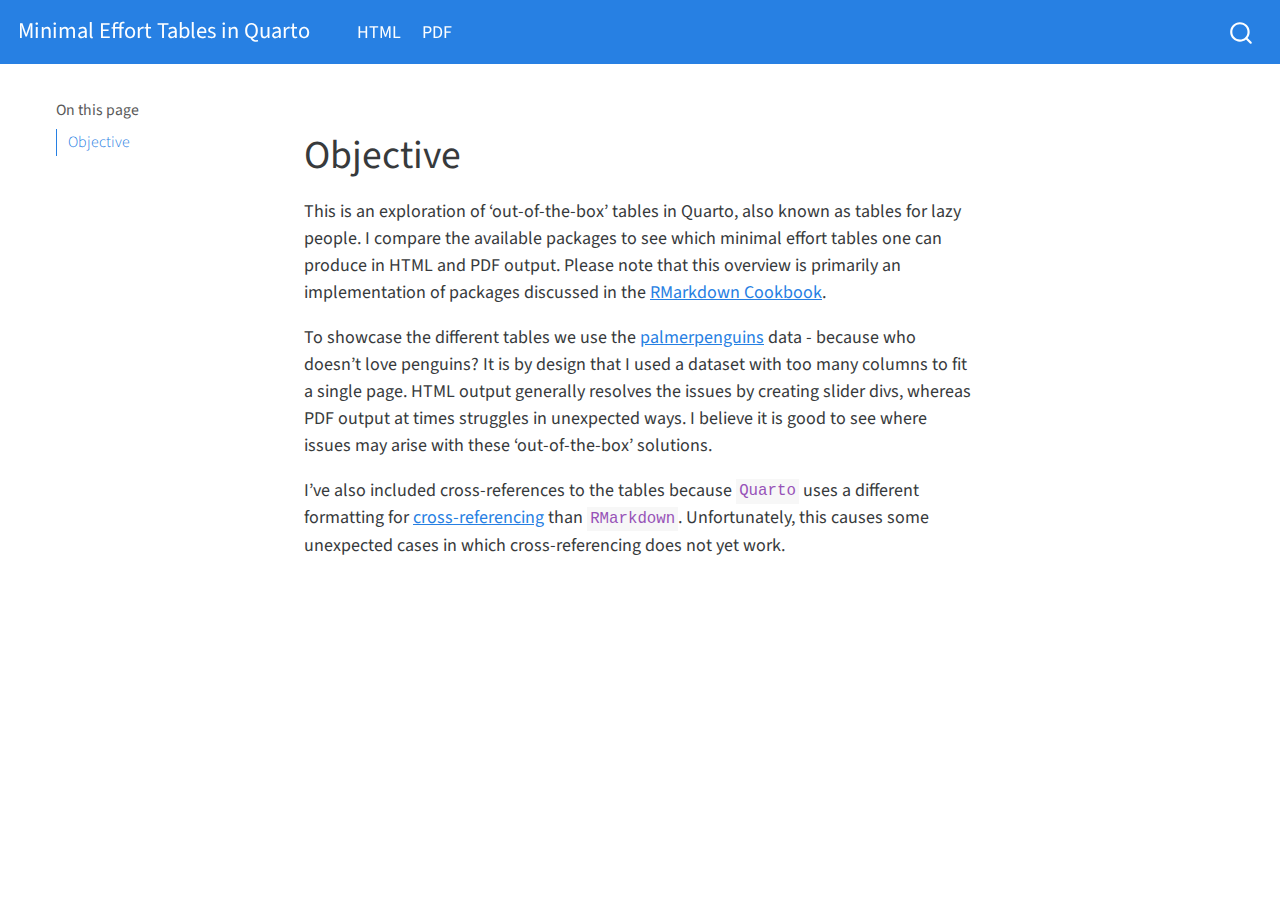
==== commit b3b3f7dc: "Built site for gh-pages" ====
--- a/index.html
+++ b/index.html
@@ -112,8 +112,9 @@
 
 <section id="objective" class="level1 unnumbered">
 <h1 class="unnumbered">Objective</h1>
-<p>This is an exploration of ‘out-of-the-box’ tables in Quarto. We compare the available packages to see which minimal effort tables one can produce in HTML and PDF output. Quarto uses a different formatting for <a href="https://quarto.org/docs/authoring/cross-references.html">cross-referencing</a> which may cause some packages trouble. Please note that this is primarily an implementation of packages discussed in the <a href="https://bookdown.org/yihui/rmarkdown-cookbook/table-other.html">RMarkdown Cookbook</a>.</p>
-<p>To showcase the different tables we use the <a href="https://allisonhorst.github.io/palmerpenguins/">palmerpenguins</a> data - because who doesn’t love penguins? It is by design that I used a dataset with too many columns to fit a single page. HTML output generally resolves the issues by creating slider divs, whereas PDF output at times struggles in unexpected ways. I believe it is good to see where issues may arise with ‘out-of-the-box’ solutions.</p>
+<p>This is an exploration of ‘out-of-the-box’ tables in Quarto, also known as tables for lazy people. I compare the available packages to see which minimal effort tables one can produce in HTML and PDF output. Please note that this overview is primarily an implementation of packages discussed in the <a href="https://bookdown.org/yihui/rmarkdown-cookbook/table-other.html">RMarkdown Cookbook</a>.</p>
+<p>To showcase the different tables we use the <a href="https://allisonhorst.github.io/palmerpenguins/">palmerpenguins</a> data - because who doesn’t love penguins? It is by design that I used a dataset with too many columns to fit a single page. HTML output generally resolves the issues by creating slider divs, whereas PDF output at times struggles in unexpected ways. I believe it is good to see where issues may arise with these ‘out-of-the-box’ solutions.</p>
+<p>I’ve also included cross-references to the tables because <code>Quarto</code> uses a different formatting for <a href="https://quarto.org/docs/authoring/cross-references.html">cross-referencing</a> than <code>RMarkdown</code>. Unfortunately, this causes some unexpected cases in which cross-referencing does not yet work.</p>
 
 
 </section>
